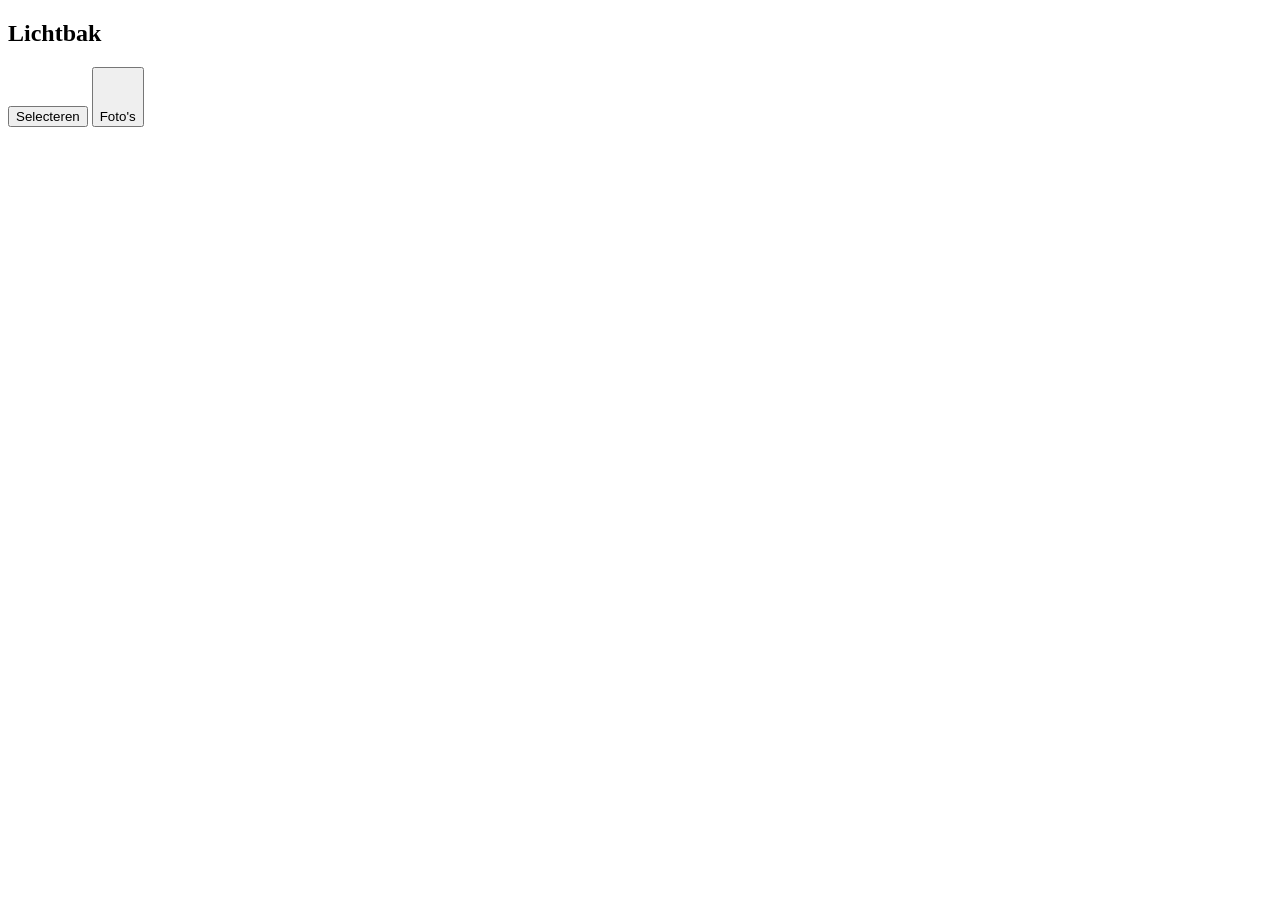
==== index.html @ 3ad942a7 "Add files via upload" ====
<!doctype html>
<html lang="nl">
<head>
<meta charset="utf-8">
<meta name="viewport" content="width=device-width, initial-scale=1, viewport-fit=cover">
<meta name="theme-color" content="#141518">
<meta name="description" content="Lichtbak: foto's bewerken op je telefoon en pc, ook offline. Je foto's blijven op je eigen apparaat.">
<title>Lichtbak</title>
<link rel="manifest" href="manifest.webmanifest">
<link rel="icon" type="image/png" href="icons/icon-192.png">
<link rel="apple-touch-icon" href="icons/apple-touch-icon.png">
<link rel="preconnect" href="https://fonts.googleapis.com">
<link rel="preconnect" href="https://fonts.gstatic.com" crossorigin>
<link rel="stylesheet" href="https://fonts.googleapis.com/css2?family=Inter:wght@600&family=Playfair+Display:wght@700&family=Caveat:wght@700&family=Bebas+Neue&family=Courier+Prime:wght@700&display=swap">
<link rel="stylesheet" href="css/app.css">
<script type="module" src="js/app.js"></script>
</head>
<body>

<section id="library" class="view">
  <header class="top">
    <div class="brand"><span class="mark" aria-hidden="true"></span><h1>Lichtbak</h1></div>
    <div class="actions">
      <button id="installBtn" class="btn" hidden>Installeren</button>
      <button id="selectBtn" class="btn">Selecteren</button>
      <button id="importBtn" class="btn primary"><svg viewBox="0 0 24 24"><path d="M12 5v14M5 12h14"/></svg><span>Foto's</span></button>
    </div>
  </header>
  <div class="lib-scroll" id="libScroll">
    <div class="lib-meta" id="libMeta"></div>
    <div class="grid" id="grid"></div>
    <div class="empty" id="empty" hidden>
      <div class="empty-art" aria-hidden="true"><span></span><span></span><span></span></div>
      <h2>Je bibliotheek is nog leeg</h2>
      <p>Voeg foto's toe vanaf je telefoon of pc. Ze worden alleen op dit apparaat bewaard. Je bewerkingen ook, dus je kunt later altijd verder.</p>
      <div class="row center">
        <button class="btn primary" id="emptyImport">Foto's toevoegen</button>
        <button class="btn" id="sampleBtn">Probeer de voorbeeldfoto</button>
      </div>
    </div>
  </div>
  <div class="selbar" id="selbar" hidden>
    <div class="selinfo"><span id="selCount">0 geselecteerd</span><button class="link" id="selAll">Alles</button></div>
    <div class="selactions">
      <button class="btn" id="selPreset">Preset</button>
      <button class="btn" id="selPaste">Plakken</button>
      <button class="btn" id="selExport">Exporteren</button>
      <button class="btn danger" id="selDelete">Verwijderen</button>
      <button class="btn primary" id="selDone">Klaar</button>
    </div>
  </div>
  <div class="dropzone" id="dropzone" hidden>Laat los om toe te voegen</div>
</section>

<section id="editor" class="view" hidden>
  <header class="top ed-top">
    <button class="btn icon ghost" id="backBtn" aria-label="Terug naar bibliotheek"><svg viewBox="0 0 24 24"><path d="M15 5l-7 7 7 7"/></svg></button>
    <div class="ed-title"><span id="edName"></span><span id="edPos" class="muted"></span></div>
    <div class="actions">
      <button class="btn icon ghost wide-only" id="prevBtn" aria-label="Vorige foto"><svg viewBox="0 0 24 24"><path d="M14 7l-5 5 5 5"/></svg></button>
      <button class="btn icon ghost wide-only" id="nextBtn" aria-label="Volgende foto"><svg viewBox="0 0 24 24"><path d="M10 7l5 5-5 5"/></svg></button>
      <button class="btn icon ghost" id="undoBtn" aria-label="Ongedaan maken"><svg viewBox="0 0 24 24"><path d="M9 14 4 9l5-5"/><path d="M4 9h11a5 5 0 0 1 0 10h-3"/></svg></button>
      <button class="btn icon ghost" id="redoBtn" aria-label="Opnieuw"><svg viewBox="0 0 24 24"><path d="m15 14 5-5-5-5"/><path d="M20 9H9a5 5 0 0 0 0 10h3"/></svg></button>
      <button class="btn icon ghost" id="compareBtn" aria-label="Ingedrukt houden voor origineel" title="Ingedrukt houden voor het origineel (toets \)"><svg viewBox="0 0 24 24"><rect x="3" y="4" width="18" height="16" rx="2"/><path d="M12 4v16"/></svg></button>
      <button class="btn icon ghost" id="moreBtn" aria-label="Meer opties"><svg viewBox="0 0 24 24"><circle cx="5" cy="12" r="1.3"/><circle cx="12" cy="12" r="1.3"/><circle cx="19" cy="12" r="1.3"/></svg></button>
      <button class="btn primary" id="exportBtn"><svg viewBox="0 0 24 24"><path d="M12 3v12"/><path d="m7 10 5 5 5-5"/><path d="M5 21h14"/></svg><span class="wide-only">Exporteren</span></button>
    </div>
    <div class="menu" id="menu" hidden>
      <button data-act="prev">Vorige foto</button>
      <button data-act="next">Volgende foto</button>
      <hr>
      <button data-act="copy">Instellingen kopiëren…</button>
      <button data-act="paste">Instellingen plakken</button>
      <hr>
      <button data-act="reset" class="danger-text">Alle bewerkingen herstellen</button>
    </div>
  </header>
  <div class="ed-main">
    <div class="stage" id="stage">
      <div class="wrap" id="wrap">
        <canvas id="gl"></canvas>
        <canvas id="ov"></canvas>
        <svg id="svg" xmlns="http://www.w3.org/2000/svg"></svg>
        <div class="crop" id="cropBox" hidden>
          <span class="h" data-h="nw"></span><span class="h" data-h="ne"></span><span class="h" data-h="sw"></span><span class="h" data-h="se"></span>
          <span class="h" data-h="n"></span><span class="h" data-h="s"></span><span class="h" data-h="e"></span><span class="h" data-h="w"></span>
        </div>
      </div>
      <div class="badge" id="origBadge" hidden>Origineel</div>
      <div class="badge right" id="zoomBadge" hidden>100%</div>
      <div class="loading" id="loading" hidden>Laden…</div>
    </div>
    <aside class="side" id="side">
      <canvas id="histo" class="histo" width="512" height="128" aria-label="Histogram"></canvas>
      <div class="panel" id="panel"></div>
      <nav class="tools" id="tools" aria-label="Gereedschappen"></nav>
    </aside>
  </div>
</section>

<div class="dlg" id="dlg" hidden><div class="card" id="dlgCard" role="dialog" aria-modal="true"></div></div>
<div class="toast" id="toast" hidden></div>
<input type="file" id="fileIn" accept="image/*" multiple hidden>
</body>
</html>
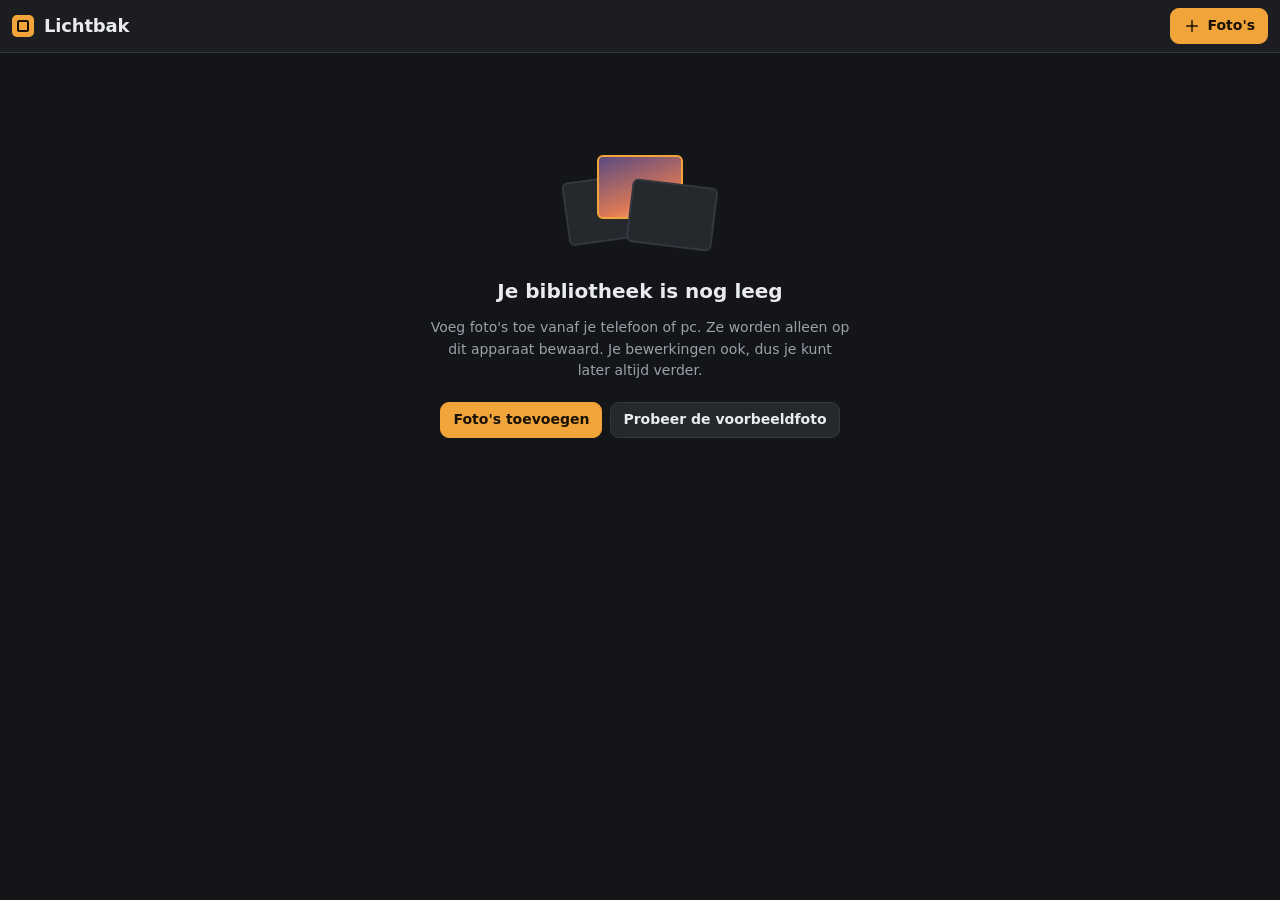
==== commit 73437e58: "Add files via upload" ====
--- a/index.html
+++ b/index.html
@@ -7,13 +7,13 @@
 <meta name="description" content="Lichtbak: foto's bewerken op je telefoon en pc, ook offline. Je foto's blijven op je eigen apparaat.">
 <title>Lichtbak</title>
 <link rel="manifest" href="manifest.webmanifest">
-<link rel="icon" type="image/png" href="icons/icon-192.png">
-<link rel="apple-touch-icon" href="icons/apple-touch-icon.png">
+<link rel="icon" type="image/png" href="icon-192.png">
+<link rel="apple-touch-icon" href="apple-touch-icon.png">
 <link rel="preconnect" href="https://fonts.googleapis.com">
 <link rel="preconnect" href="https://fonts.gstatic.com" crossorigin>
 <link rel="stylesheet" href="https://fonts.googleapis.com/css2?family=Inter:wght@600&family=Playfair+Display:wght@700&family=Caveat:wght@700&family=Bebas+Neue&family=Courier+Prime:wght@700&display=swap">
-<link rel="stylesheet" href="css/app.css">
-<script type="module" src="js/app.js"></script>
+<link rel="stylesheet" href="app.css">
+<script type="module" src="app.js"></script>
 </head>
 <body>
 
--- a/app.css
+++ b/app.css
@@ -0,0 +1,212 @@
+/* Lichtbak — donkere, neutrale werkomgeving zodat kleuren eerlijk beoordeeld worden.
+   Telefoon: foto boven, paneel en gereedschapsbalk onder. Pc: foto links, paneel rechts. */
+:root{
+  --bg:#141518; --surface:#1b1d21; --surface-2:#25282d; --surface-3:#2f3339; --line:#34383e;
+  --fg:#e9ebee; --muted:#9aa1aa; --faint:#6b727b; --accent:#f0a43a; --accent-ink:#1a1206; --accent-soft:rgba(240,164,58,.15);
+  --danger:#ff6b5e; --stage:#0d0e10;
+  --ui:system-ui, -apple-system, "Segoe UI", Roboto, sans-serif; --mono:ui-monospace, "SF Mono", "Roboto Mono", Menlo, monospace;
+  --sat:env(safe-area-inset-top,0px); --sab:env(safe-area-inset-bottom,0px); --sal:env(safe-area-inset-left,0px); --sar:env(safe-area-inset-right,0px);
+  color-scheme:dark;
+}
+*{box-sizing:border-box}
+[hidden]{display:none!important}
+html,body{margin:0;height:100%;background:var(--bg);color:var(--fg);font:14px/1.4 var(--ui);-webkit-font-smoothing:antialiased;overscroll-behavior:none}
+body{overflow:hidden;-webkit-tap-highlight-color:transparent}
+button,input,select,textarea{font:inherit;color:inherit}
+svg{fill:none;stroke:currentColor;stroke-width:2;stroke-linecap:round;stroke-linejoin:round}
+:focus-visible{outline:2px solid var(--accent);outline-offset:2px}
+.muted{color:var(--muted)}
+
+.view{position:fixed;inset:0;display:flex;flex-direction:column;min-height:0}
+.top{display:flex;align-items:center;gap:8px;padding:calc(8px + var(--sat)) max(12px,var(--sar)) 8px max(12px,var(--sal));background:var(--surface);border-bottom:1px solid var(--line);position:relative;z-index:5;min-height:52px}
+.brand{display:flex;align-items:center;gap:10px;margin-right:auto;min-width:0}
+.brand h1{font-size:18px;font-weight:650;letter-spacing:-.01em;margin:0}
+.mark{width:22px;height:22px;border-radius:5px;background:var(--accent);position:relative;flex:none}
+.mark::after{content:"";position:absolute;inset:5px;border:2px solid var(--accent-ink);border-radius:2px}
+.actions{display:flex;align-items:center;gap:4px;flex-wrap:nowrap}
+
+.btn{display:inline-flex;align-items:center;justify-content:center;gap:6px;height:36px;padding:0 12px;border-radius:9px;border:1px solid var(--line);background:var(--surface-2);cursor:pointer;font-weight:550;white-space:nowrap;user-select:none;-webkit-user-select:none;touch-action:manipulation}
+.btn:hover{border-color:var(--faint)}
+.btn:disabled{opacity:.35;cursor:default}
+.btn svg{width:18px;height:18px;flex:none}
+.btn.icon{width:38px;padding:0}
+.btn.ghost{background:none;border-color:transparent}
+.btn.ghost:hover{background:var(--surface-2)}
+.btn.primary{background:var(--accent);border-color:var(--accent);color:var(--accent-ink);font-weight:650}
+.btn.danger{color:var(--danger)}
+.btn.on{background:var(--accent-soft);border-color:var(--accent);color:var(--accent)}
+.btn.small{height:30px;padding:0 10px;font-size:13px;border-radius:8px}
+.link{background:none;border:0;padding:0;color:var(--accent);font-weight:600;cursor:pointer}
+.row{display:flex;flex-wrap:wrap;gap:8px;align-items:center}
+.row.center{justify-content:center}
+
+/* ---------- bibliotheek ---------- */
+.lib-scroll{flex:1;overflow-y:auto;padding:12px max(12px,var(--sar)) calc(96px + var(--sab)) max(12px,var(--sal))}
+.lib-meta{color:var(--muted);font-size:12.5px;margin:2px 2px 10px;font-variant-numeric:tabular-nums}
+.grid{display:grid;grid-template-columns:repeat(auto-fill,minmax(108px,1fr));gap:4px}
+@media (min-width:700px){.grid{grid-template-columns:repeat(auto-fill,minmax(170px,1fr));gap:8px}}
+.tile{position:relative;aspect-ratio:1;border:0;padding:0;background:var(--surface-2);cursor:pointer;overflow:hidden;border-radius:4px;display:block;width:100%}
+.tile img{width:100%;height:100%;object-fit:cover;display:block;pointer-events:none}
+.tile .dot{position:absolute;right:6px;bottom:6px;width:18px;height:18px;border-radius:50%;background:rgba(0,0,0,.55);display:grid;place-items:center}
+.tile .dot::after{content:"";width:8px;height:8px;border-radius:50%;background:var(--accent)}
+.tile .check{position:absolute;left:6px;top:6px;width:22px;height:22px;border-radius:50%;border:2px solid #fff;background:rgba(0,0,0,.3);display:none}
+.selecting .tile .check{display:block}
+.tile[aria-pressed=true] .check{background:var(--accent);border-color:var(--accent)}
+.tile[aria-pressed=true] .check::after{content:"";position:absolute;left:6px;top:2px;width:5px;height:10px;border:solid var(--accent-ink);border-width:0 2px 2px 0;transform:rotate(45deg)}
+.tile[aria-pressed=true] img{opacity:.7}
+.empty{max-width:420px;margin:8vh auto 0;text-align:center;display:flex;flex-direction:column;gap:12px;align-items:center}
+.empty h2{margin:8px 0 0;font-size:20px;font-weight:650}
+.empty p{margin:0 0 8px;color:var(--muted);line-height:1.55}
+.empty-art{position:relative;width:150px;height:110px}
+.empty-art span{position:absolute;width:86px;height:64px;border-radius:6px;border:2px solid var(--line);background:var(--surface-2)}
+.empty-art span:nth-child(1){left:0;top:30px;transform:rotate(-8deg)}
+.empty-art span:nth-child(2){left:32px;top:8px;border-color:var(--accent);background:linear-gradient(160deg,#5b4a82,#e07a54 70%,#ffd08a)}
+.empty-art span:nth-child(3){left:64px;top:36px;transform:rotate(7deg)}
+.selbar{position:absolute;left:0;right:0;bottom:0;background:var(--surface);border-top:1px solid var(--line);padding:10px max(12px,var(--sar)) calc(10px + var(--sab)) max(12px,var(--sal));display:flex;flex-direction:column;gap:8px;z-index:6}
+.selinfo{display:flex;justify-content:space-between;align-items:center;font-weight:600}
+.selactions{display:flex;gap:6px;overflow-x:auto;scrollbar-width:none}
+.selactions .btn{flex:none}
+@media (min-width:700px){.selbar{flex-direction:row;align-items:center;justify-content:space-between}.selinfo{gap:16px}}
+.dropzone{position:absolute;inset:12px;border:2px dashed var(--accent);border-radius:14px;background:rgba(0,0,0,.6);display:grid;place-items:center;font-size:18px;font-weight:600;z-index:20;pointer-events:none}
+
+/* ---------- editor ---------- */
+.ed-top{gap:4px}
+.ed-title{display:flex;flex-direction:column;min-width:0;margin-right:auto;line-height:1.2}
+.ed-title span:first-child{font-weight:600;white-space:nowrap;overflow:hidden;text-overflow:ellipsis}
+.ed-title span:last-child{font-size:12px;font-variant-numeric:tabular-nums}
+.wide-only{display:none!important}
+.menu{position:absolute;right:max(12px,var(--sar));top:calc(100% + 4px);background:var(--surface-2);border:1px solid var(--line);border-radius:12px;padding:6px;display:flex;flex-direction:column;min-width:230px;box-shadow:0 16px 40px rgba(0,0,0,.5);z-index:30}
+.menu button{background:none;border:0;text-align:left;padding:10px 12px;border-radius:8px;cursor:pointer}
+.menu button:hover{background:var(--surface-3)}
+.menu button:disabled{opacity:.4}
+.menu hr{border:0;border-top:1px solid var(--line);margin:4px 0}
+.danger-text{color:var(--danger)}
+
+.ed-main{flex:1;display:flex;flex-direction:column;min-height:0}
+.stage{position:relative;flex:1;min-height:0;background:var(--stage);overflow:hidden;touch-action:none}
+.wrap{position:absolute;left:0;top:0;transform-origin:0 0;box-shadow:0 6px 30px rgba(0,0,0,.5)}
+.wrap canvas{position:absolute;inset:0;width:100%;height:100%;display:block}
+#svg{position:absolute;inset:0;width:100%;height:100%;overflow:visible;pointer-events:none}
+#svg .hd{pointer-events:all;cursor:grab;fill:#fff;stroke:rgba(0,0,0,.55);stroke-width:1.5}
+#svg .hd.main{fill:var(--accent)}
+#svg .ln{stroke:#fff;stroke-width:1.5;opacity:.9}
+#svg .ln.dash{stroke-dasharray:6 5}
+#svg .shadow{stroke:rgba(0,0,0,.45);stroke-width:3.5}
+.badge{position:absolute;top:10px;left:10px;background:rgba(0,0,0,.6);color:#fff;font-size:11px;font-weight:700;padding:4px 9px;border-radius:999px;letter-spacing:.06em;text-transform:uppercase;pointer-events:none}
+.badge.right{left:auto;right:10px;font-family:var(--mono);letter-spacing:0}
+.loading{position:absolute;inset:0;display:grid;place-items:center;color:var(--muted);pointer-events:none}
+
+.crop{position:absolute;box-shadow:0 0 0 9999px rgba(0,0,0,.6);border:1px solid rgba(255,255,255,.95);cursor:move;touch-action:none;
+  background-image:linear-gradient(rgba(255,255,255,.35),rgba(255,255,255,.35)),linear-gradient(rgba(255,255,255,.35),rgba(255,255,255,.35)),linear-gradient(90deg,rgba(255,255,255,.35),rgba(255,255,255,.35)),linear-gradient(90deg,rgba(255,255,255,.35),rgba(255,255,255,.35));
+  background-size:100% 1px,100% 1px,1px 100%,1px 100%;background-position:0 33.33%,0 66.66%,33.33% 0,66.66% 0;background-repeat:no-repeat}
+.h{position:absolute;width:28px;height:28px;touch-action:none}
+.h::after{content:"";position:absolute;inset:9px;background:#fff;border-radius:2px;box-shadow:0 0 0 1px rgba(0,0,0,.4)}
+.h[data-h=nw]{left:-14px;top:-14px;cursor:nwse-resize}.h[data-h=ne]{right:-14px;top:-14px;cursor:nesw-resize}
+.h[data-h=sw]{left:-14px;bottom:-14px;cursor:nesw-resize}.h[data-h=se]{right:-14px;bottom:-14px;cursor:nwse-resize}
+.h[data-h=n]{left:calc(50% - 14px);top:-14px;cursor:ns-resize}.h[data-h=s]{left:calc(50% - 14px);bottom:-14px;cursor:ns-resize}
+.h[data-h=w]{top:calc(50% - 14px);left:-14px;cursor:ew-resize}.h[data-h=e]{top:calc(50% - 14px);right:-14px;cursor:ew-resize}
+.h[data-h=n]::after,.h[data-h=s]::after{inset:11px 6px}.h[data-h=w]::after,.h[data-h=e]::after{inset:6px 11px}
+.crop.locked .h[data-h=n],.crop.locked .h[data-h=s],.crop.locked .h[data-h=e],.crop.locked .h[data-h=w]{display:none}
+
+.side{display:flex;flex-direction:column;background:var(--surface);border-top:1px solid var(--line);min-height:0}
+.histo{display:none;width:calc(100% - 32px);height:64px;margin:12px 16px 0;border-radius:6px;background:var(--surface-2)}
+.side[data-tool=licht] .histo,.side[data-tool=curve] .histo{display:block}
+.panel{overflow-y:auto;max-height:38vh;max-height:38dvh;padding:14px max(16px,var(--sar)) 14px max(16px,var(--sal));display:flex;flex-direction:column;gap:18px}
+.side.collapsed .panel,.side.collapsed .histo{display:none}
+.tools{display:flex;overflow-x:auto;scrollbar-width:none;border-top:1px solid var(--line);padding:4px max(6px,var(--sar)) calc(4px + var(--sab)) max(6px,var(--sal));gap:2px}
+.tools::-webkit-scrollbar{display:none}
+.tool{flex:none;display:flex;flex-direction:column;align-items:center;gap:3px;min-width:58px;padding:7px 4px 6px;border:0;background:none;border-radius:10px;color:var(--muted);cursor:pointer;font-size:11.5px;font-weight:550}
+.tool svg{width:22px;height:22px}
+.tool[aria-selected=true]{color:var(--accent)}
+
+@media (min-width:900px){
+  .wide-only{display:inline-flex!important}
+  .ed-main{flex-direction:row}
+  .side{width:360px;flex:none;border-top:0;border-left:1px solid var(--line)}
+  .tools{order:-1;display:grid;grid-template-columns:repeat(5,1fr);border-top:0;border-bottom:1px solid var(--line);padding:8px}
+  .tool{min-width:0}
+  .histo{display:block!important;height:96px}
+  .panel{flex:1;max-height:none}
+  .side.collapsed .panel{display:flex}
+}
+
+/* ---------- panelen ---------- */
+.group{display:flex;flex-direction:column;gap:12px}
+.glabel{font-size:11px;font-weight:700;text-transform:uppercase;letter-spacing:.09em;color:var(--muted);display:flex;justify-content:space-between;align-items:center}
+.glabel .link{font-size:12px;letter-spacing:0;text-transform:none}
+.sl{display:grid;grid-template-columns:1fr auto;gap:0 8px;align-items:center}
+.sl label{font-weight:500}
+.sl output{font-family:var(--mono);font-size:12px;color:var(--muted);font-variant-numeric:tabular-nums;min-width:4ch;text-align:right}
+.sl output.set{color:var(--accent)}
+.sl input{grid-column:1/-1}
+input[type=range]{-webkit-appearance:none;appearance:none;width:100%;height:28px;background:transparent;margin:0;cursor:pointer;touch-action:pan-y;--a:50%;--b:50%;--track:linear-gradient(90deg,var(--line) var(--a),var(--accent) var(--a),var(--accent) var(--b),var(--line) var(--b))}
+input[type=range]::-webkit-slider-runnable-track{height:4px;border-radius:2px;background:var(--track)}
+input[type=range]::-moz-range-track{height:4px;border-radius:2px;background:var(--track)}
+input[type=range]::-webkit-slider-thumb{-webkit-appearance:none;width:20px;height:20px;border-radius:50%;background:var(--fg);border:4px solid var(--surface);margin-top:-8px;box-shadow:0 0 0 1px var(--line)}
+input[type=range]::-moz-range-thumb{width:12px;height:12px;border-radius:50%;background:var(--fg);border:4px solid var(--surface);box-shadow:0 0 0 1px var(--line)}
+input[type=range].spec::-webkit-slider-runnable-track{height:6px;border-radius:3px}
+input[type=range].spec::-webkit-slider-thumb{margin-top:-7px}
+input[type=range].spec::-moz-range-track{height:6px}
+.hint{color:var(--muted);font-size:12.5px;line-height:1.5;margin:0}
+.chips{display:flex;flex-wrap:wrap;gap:6px}
+.chip{height:32px;padding:0 12px;border-radius:999px;border:1px solid var(--line);background:var(--surface-2);cursor:pointer;font-size:13px;font-weight:550;font-variant-numeric:tabular-nums}
+.chip[aria-pressed=true]{background:var(--accent);border-color:var(--accent);color:var(--accent-ink)}
+.colors{display:flex;gap:8px;flex-wrap:wrap}
+.cdot{width:30px;height:30px;border-radius:50%;border:2px solid transparent;cursor:pointer;padding:0;position:relative}
+.cdot[aria-pressed=true]{box-shadow:0 0 0 2px var(--surface),0 0 0 4px var(--fg)}
+.cdot.changed::after{content:"";position:absolute;right:-3px;top:-3px;width:9px;height:9px;border-radius:50%;background:var(--accent);border:2px solid var(--surface)}
+.curvebox{position:relative;width:100%;aspect-ratio:1;max-width:340px;align-self:center;touch-action:none}
+.curvebox canvas{width:100%;height:100%;display:block;border-radius:8px;background:var(--surface-2)}
+.toggle{display:flex;align-items:center;gap:10px;cursor:pointer;font-weight:500;min-height:30px}
+.toggle input{accent-color:var(--accent);width:18px;height:18px;margin:0}
+
+.presets{display:grid;grid-template-columns:repeat(3,1fr);gap:10px}
+@media (min-width:900px){.presets{grid-template-columns:repeat(3,1fr)}}
+.pz{position:relative;border:0;background:none;padding:0;cursor:pointer;display:flex;flex-direction:column;gap:5px;color:var(--muted);font-size:12px;font-weight:550;text-align:left}
+.pz canvas{width:100%;aspect-ratio:1;border-radius:8px;display:block;background:var(--surface-2)}
+.pz:hover{color:var(--fg)}
+.pz .del{position:absolute;top:4px;right:4px;width:24px;height:24px;border-radius:50%;background:rgba(0,0,0,.65);color:#fff;border:0;display:grid;place-items:center;cursor:pointer;font-size:15px;line-height:1}
+
+.masklist{display:flex;flex-direction:column;gap:6px}
+.mitem{display:flex;align-items:center;gap:10px;padding:8px 10px;border-radius:10px;border:1px solid var(--line);background:var(--surface-2);cursor:pointer;text-align:left}
+.mitem[aria-pressed=true]{border-color:var(--accent);background:var(--accent-soft)}
+.mitem .ic{width:28px;height:28px;border-radius:6px;background:var(--surface-3);display:grid;place-items:center;flex:none}
+.mitem .ic svg{width:16px;height:16px}
+.mitem .nm{flex:1;min-width:0;font-weight:550;white-space:nowrap;overflow:hidden;text-overflow:ellipsis}
+.mitem .off{opacity:.45}
+.addrow{display:grid;grid-template-columns:repeat(3,1fr);gap:6px}
+.addrow .btn{height:auto;padding:10px 4px;flex-direction:column;gap:4px;font-size:12px}
+
+textarea,.field input[type=text],.field select{width:100%;border:1px solid var(--line);border-radius:9px;background:var(--bg);padding:9px 10px}
+textarea{min-height:64px;resize:vertical;line-height:1.4}
+.field select,.field input[type=text]{height:40px;padding:0 10px}
+.field{display:flex;flex-direction:column;gap:6px}
+.field>label{font-weight:550}
+.fonts{display:grid;grid-template-columns:1fr 1fr;gap:6px}
+.fontbtn{height:42px;border:1px solid var(--line);border-radius:9px;background:var(--surface-2);cursor:pointer;font-size:17px}
+.fontbtn[aria-pressed=true]{border-color:var(--accent);background:var(--accent-soft);color:var(--accent)}
+.swatches{display:flex;flex-wrap:wrap;gap:8px;align-items:center}
+.sw{width:30px;height:30px;border-radius:50%;border:1px solid var(--line);cursor:pointer;padding:0}
+.sw[aria-pressed=true]{box-shadow:0 0 0 2px var(--surface),0 0 0 4px var(--accent)}
+input[type=color]{width:38px;height:32px;border:1px solid var(--line);border-radius:8px;background:var(--surface-2);padding:2px;cursor:pointer}
+.anchors{display:grid;grid-template-columns:repeat(3,38px);gap:4px}
+.anc{width:38px;height:28px;border:1px solid var(--line);border-radius:6px;background:var(--surface-2);cursor:pointer;position:relative}
+.anc::after{content:"";position:absolute;width:6px;height:6px;border-radius:50%;background:var(--muted);left:calc(50% - 3px);top:calc(50% - 3px)}
+.anc[aria-pressed=true]{border-color:var(--accent);background:var(--accent-soft)}
+.anc[aria-pressed=true]::after{background:var(--accent)}
+.info{font-family:var(--mono);font-size:12px;color:var(--muted)}
+
+/* ---------- dialoog & melding ---------- */
+.dlg{position:fixed;inset:0;background:rgba(0,0,0,.6);display:flex;align-items:flex-end;justify-content:center;z-index:50;padding:0}
+.card{background:var(--surface);border:1px solid var(--line);border-radius:16px 16px 0 0;width:100%;max-width:460px;max-height:88dvh;overflow:auto;padding:20px max(20px,var(--sar)) calc(20px + var(--sab)) max(20px,var(--sal));display:flex;flex-direction:column;gap:16px;box-shadow:0 -10px 40px rgba(0,0,0,.4)}
+@media (min-width:700px){.dlg{align-items:center;padding:16px}.card{border-radius:16px;padding:22px}}
+.card h2{font-size:18px;margin:0;font-weight:650}
+.dactions{display:flex;justify-content:flex-end;gap:8px;flex-wrap:wrap}
+.checks{display:grid;grid-template-columns:1fr 1fr;gap:4px 12px}
+.plist{display:flex;flex-direction:column;gap:6px;max-height:50dvh;overflow:auto}
+.plist button{text-align:left;padding:11px 12px;border-radius:9px;border:1px solid var(--line);background:var(--surface-2);cursor:pointer;font-weight:550}
+.plist button:hover{border-color:var(--accent)}
+.progress{height:6px;border-radius:3px;background:var(--surface-3);overflow:hidden}
+.progress span{display:block;height:100%;width:0;background:var(--accent);transition:width .2s}
+.toast{position:fixed;left:50%;bottom:calc(84px + var(--sab));transform:translateX(-50%);background:var(--fg);color:var(--bg);padding:10px 16px;border-radius:10px;font-weight:550;z-index:60;max-width:calc(100% - 32px);text-align:center;box-shadow:0 10px 30px rgba(0,0,0,.4)}
+@media (prefers-reduced-motion:reduce){*{transition:none!important}}
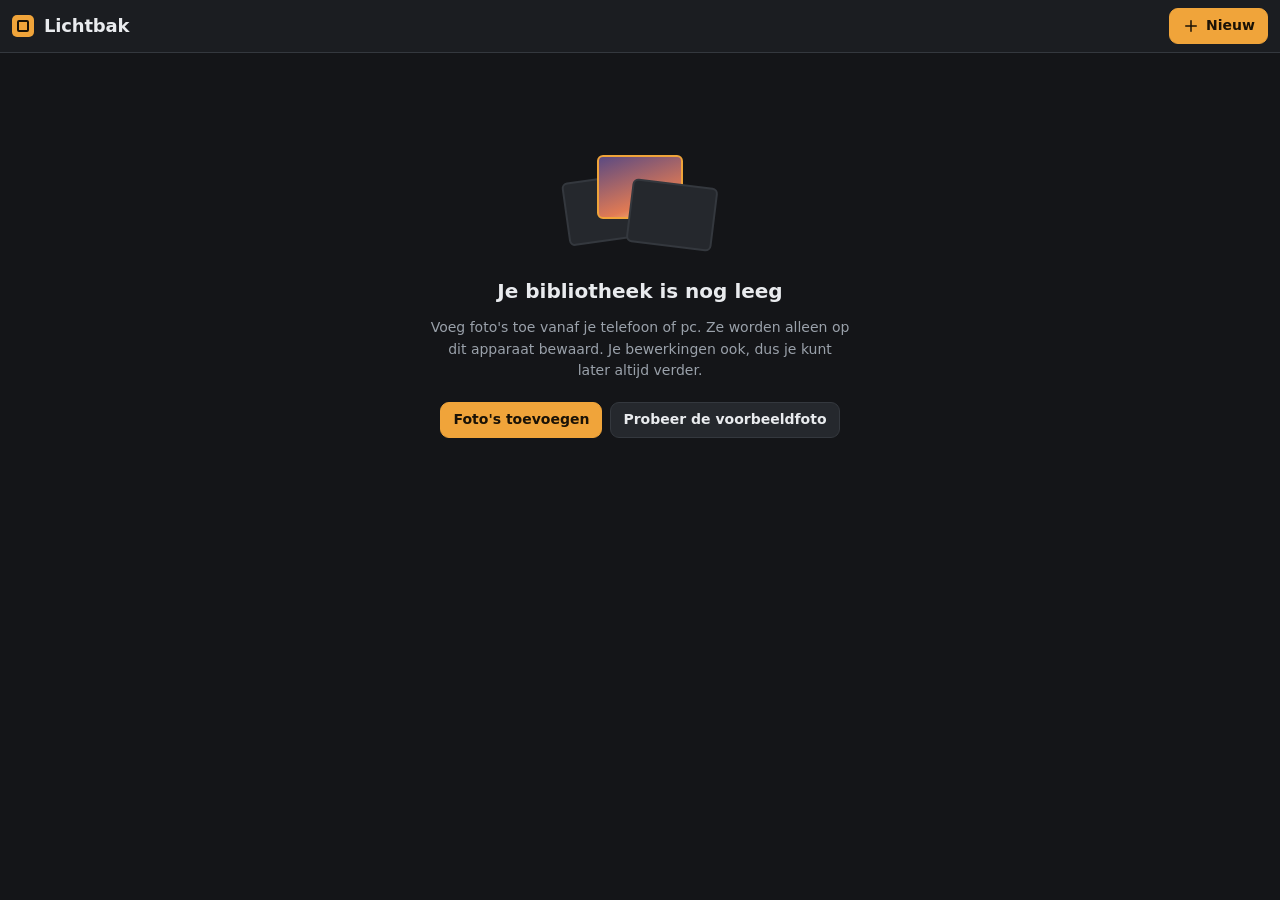
==== commit 549ff8f2: "Add files via upload" ====
--- a/index.html
+++ b/index.html
@@ -23,7 +23,12 @@
     <div class="actions">
       <button id="installBtn" class="btn" hidden>Installeren</button>
       <button id="selectBtn" class="btn">Selecteren</button>
-      <button id="importBtn" class="btn primary"><svg viewBox="0 0 24 24"><path d="M12 5v14M5 12h14"/></svg><span>Foto's</span></button>
+      <button id="importBtn" class="btn primary"><svg viewBox="0 0 24 24"><path d="M12 5v14M5 12h14"/></svg><span>Nieuw</span></button>
+    </div>
+    <div class="menu" id="addMenu" hidden>
+      <button data-add="photos">Foto's toevoegen</button>
+      <button data-add="blank">Nieuw leeg document (lagen)</button>
+      <button data-add="sample">Voorbeeldfoto toevoegen</button>
     </div>
   </header>
   <div class="lib-scroll" id="libScroll">
@@ -72,6 +77,8 @@
       <button data-act="copy">Instellingen kopiëren…</button>
       <button data-act="paste">Instellingen plakken</button>
       <hr>
+      <button data-act="layers">Openen in Bewerken (lagen)</button>
+      <hr>
       <button data-act="reset" class="danger-text">Alle bewerkingen herstellen</button>
     </div>
   </header>
@@ -98,6 +105,27 @@
   </div>
 </section>
 
+<section id="bewerk" class="view" hidden>
+  <header class="top ed-top">
+    <button class="btn icon ghost" id="bwBack" aria-label="Terug naar bibliotheek"><svg viewBox="0 0 24 24"><path d="M15 5l-7 7 7 7"/></svg></button>
+    <div class="ed-title"><span id="bwName"></span><span id="bwSize" class="muted"></span></div>
+    <div class="actions">
+      <button class="btn icon ghost" id="bwUndo" aria-label="Ongedaan maken"><svg viewBox="0 0 24 24"><path d="M9 14 4 9l5-5"/><path d="M4 9h11a5 5 0 0 1 0 10h-3"/></svg></button>
+      <button class="btn icon ghost" id="bwRedo" aria-label="Opnieuw"><svg viewBox="0 0 24 24"><path d="m15 14 5-5-5-5"/><path d="M20 9H9a5 5 0 0 0 0 10h3"/></svg></button>
+      <button class="btn ghost small zoombtn" id="bwZoom" title="Tik: 100% of passend">100%</button>
+      <button class="btn icon ghost wide-only" id="bwFit" aria-label="Passend in beeld"><svg viewBox="0 0 24 24"><path d="M4 9V4h5M20 9V4h-5M4 15v5h5M20 15v5h-5"/></svg></button>
+      <button class="btn icon ghost" id="bwMore" aria-label="Documentopties"><svg viewBox="0 0 24 24"><circle cx="5" cy="12" r="1.3"/><circle cx="12" cy="12" r="1.3"/><circle cx="19" cy="12" r="1.3"/></svg></button>
+      <button class="btn primary" id="bwExport"><svg viewBox="0 0 24 24"><path d="M12 3v12"/><path d="m7 10 5 5 5-5"/><path d="M5 21h14"/></svg><span class="wide-only">Exporteren</span></button>
+    </div>
+  </header>
+  <div class="bw-main">
+    <nav class="bw-tools" id="bwTools" aria-label="Gereedschappen"></nav>
+    <div class="bw-stage" id="bwStage" data-tool="brush"><canvas id="bwView"></canvas></div>
+    <aside class="side bw-side" id="bwSide"></aside>
+  </div>
+  <input type="color" id="bwColorIn" class="sr" tabindex="-1" aria-hidden="true">
+</section>
+
 <div class="dlg" id="dlg" hidden><div class="card" id="dlgCard" role="dialog" aria-modal="true"></div></div>
 <div class="toast" id="toast" hidden></div>
 <input type="file" id="fileIn" accept="image/*" multiple hidden>
--- a/app.css
+++ b/app.css
@@ -210,3 +210,58 @@
 .progress span{display:block;height:100%;width:0;background:var(--accent);transition:width .2s}
 .toast{position:fixed;left:50%;bottom:calc(84px + var(--sab));transform:translateX(-50%);background:var(--fg);color:var(--bg);padding:10px 16px;border-radius:10px;font-weight:550;z-index:60;max-width:calc(100% - 32px);text-align:center;box-shadow:0 10px 30px rgba(0,0,0,.4)}
 @media (prefers-reduced-motion:reduce){*{transition:none!important}}
+
+/* ---------- Bewerken (lagen) ---------- */
+.sr{position:absolute;width:1px;height:1px;opacity:0;pointer-events:none;left:0;bottom:0}
+.tile .kind{position:absolute;left:6px;bottom:6px;background:rgba(0,0,0,.65);color:#fff;font-size:10.5px;font-weight:700;padding:3px 7px;border-radius:999px;letter-spacing:.04em;display:flex;align-items:center;gap:4px}
+.tile .kind svg{width:12px;height:12px}
+.zoombtn{font-family:var(--mono);font-size:12px;min-width:56px}
+.bw-main{flex:1;display:flex;flex-direction:column;min-height:0}
+.bw-stage{position:relative;flex:1;min-height:0;background:var(--stage);overflow:hidden;touch-action:none;cursor:crosshair}
+.bw-stage canvas{position:absolute;inset:0;width:100%;height:100%;display:block}
+.bw-stage[data-tool=hand]{cursor:grab}.bw-stage[data-tool=move]{cursor:move}.bw-stage[data-tool=text]{cursor:text}
+.bw-stage[data-tool=brush],.bw-stage[data-tool=eraser],.bw-stage[data-tool=clone],.bw-stage[data-tool=heal]{cursor:none}
+.bw-side{order:2}
+.bw-tools{order:3;display:flex;overflow-x:auto;scrollbar-width:none;border-top:1px solid var(--line);background:var(--surface);padding:4px max(6px,var(--sar)) calc(4px + var(--sab)) max(6px,var(--sal));gap:2px;align-items:center}
+.bw-tools::-webkit-scrollbar{display:none}
+.bw-colors{position:relative;flex:none;width:58px;height:46px}
+.bw-colors button{position:absolute;width:26px;height:26px;border-radius:6px;border:2px solid var(--surface);box-shadow:0 0 0 1px var(--line);cursor:pointer;padding:0}
+#bwFg{left:10px;top:4px;z-index:1}#bwBg{left:22px;top:16px}
+.bw-segs{display:flex;gap:4px;padding:10px max(16px,var(--sar)) 0 max(16px,var(--sal))}
+.bw-seg{flex:1;height:34px;border:0;background:var(--surface-2);border-radius:8px;font-weight:600;color:var(--muted);cursor:pointer}
+.bw-seg[aria-pressed=true]{background:var(--accent-soft);color:var(--accent)}
+.bw-pane{display:flex;flex-direction:column;gap:16px}
+.bw-side[data-seg=opties] .bw-adj,.bw-side[data-seg=opties] .bw-lbox,
+.bw-side[data-seg=lagen] .bw-opts,.bw-side[data-seg=lagen] .bw-adj,
+.bw-side[data-seg=aanpassen] .bw-opts,.bw-side[data-seg=aanpassen] .bw-lbox{display:none}
+.bw-lactions{display:flex;flex-wrap:wrap;gap:4px}
+.btn.icon.small{width:36px;height:34px;padding:0}
+.bw-layers{display:flex;flex-direction:column;gap:3px}
+.bw-layer{display:flex;align-items:center;gap:8px;padding:5px 8px 5px 2px;border-radius:10px;border:1px solid transparent;cursor:pointer;user-select:none}
+.bw-layer[aria-pressed=true]{background:var(--surface-2);border-color:var(--line)}
+.bw-eye{background:none;border:0;color:var(--muted);width:32px;height:32px;display:grid;place-items:center;cursor:pointer;flex:none}
+.bw-eye svg{width:18px;height:18px}
+.bw-th{width:44px;height:44px;border-radius:6px;border:2px solid transparent;flex:none;cursor:pointer}
+.bw-th.on{border-color:var(--accent)}
+.bw-ln{flex:1;min-width:0;white-space:nowrap;overflow:hidden;text-overflow:ellipsis;font-weight:550}
+.bw-tag{font-size:11px;font-weight:700;color:var(--muted);border:1px solid var(--line);border-radius:5px;padding:1px 5px}
+.bw-lprops{display:flex;flex-direction:column;gap:12px;padding-top:6px;border-top:1px solid var(--line)}
+.bw-lprops:empty{display:none}
+.bw-grid2{display:grid;grid-template-columns:1fr 1fr;gap:6px}
+.bw-swatch{width:32px;height:32px;border-radius:8px;border:1px solid var(--line);cursor:pointer;padding:0;flex:none}
+.bw-pick{display:grid;grid-template-columns:repeat(4,1fr);gap:4px;max-height:42dvh;overflow:auto}
+.bw-pick button{aspect-ratio:1;padding:0;border:0;border-radius:4px;overflow:hidden;cursor:pointer;background:var(--surface-2)}
+.bw-pick img{width:100%;height:100%;object-fit:cover;display:block}
+.top .menu#addMenu{top:calc(100% + 4px)}
+@media (min-width:900px){
+  .bw-main{flex-direction:row}
+  .bw-tools{order:0;flex-direction:column;width:76px;flex:none;border-top:0;border-right:1px solid var(--line);padding:8px 4px;overflow-y:auto;overflow-x:hidden}
+  .bw-tools .tool{width:100%;min-width:0;padding:6px 2px}
+  .bw-colors{width:100%;height:52px}
+  #bwFg{left:calc(50% - 20px)}#bwBg{left:calc(50% - 8px)}
+  .bw-side{width:340px;flex:none;border-top:0;border-left:1px solid var(--line)}
+  .bw-seg[data-s=lagen]{display:none}
+  .bw-side .bw-panel{flex:1;max-height:none}
+  .bw-side .bw-lbox{display:flex!important;border-top:1px solid var(--line);padding-top:14px}
+  .bw-side[data-seg=lagen] .bw-opts{display:flex}
+}
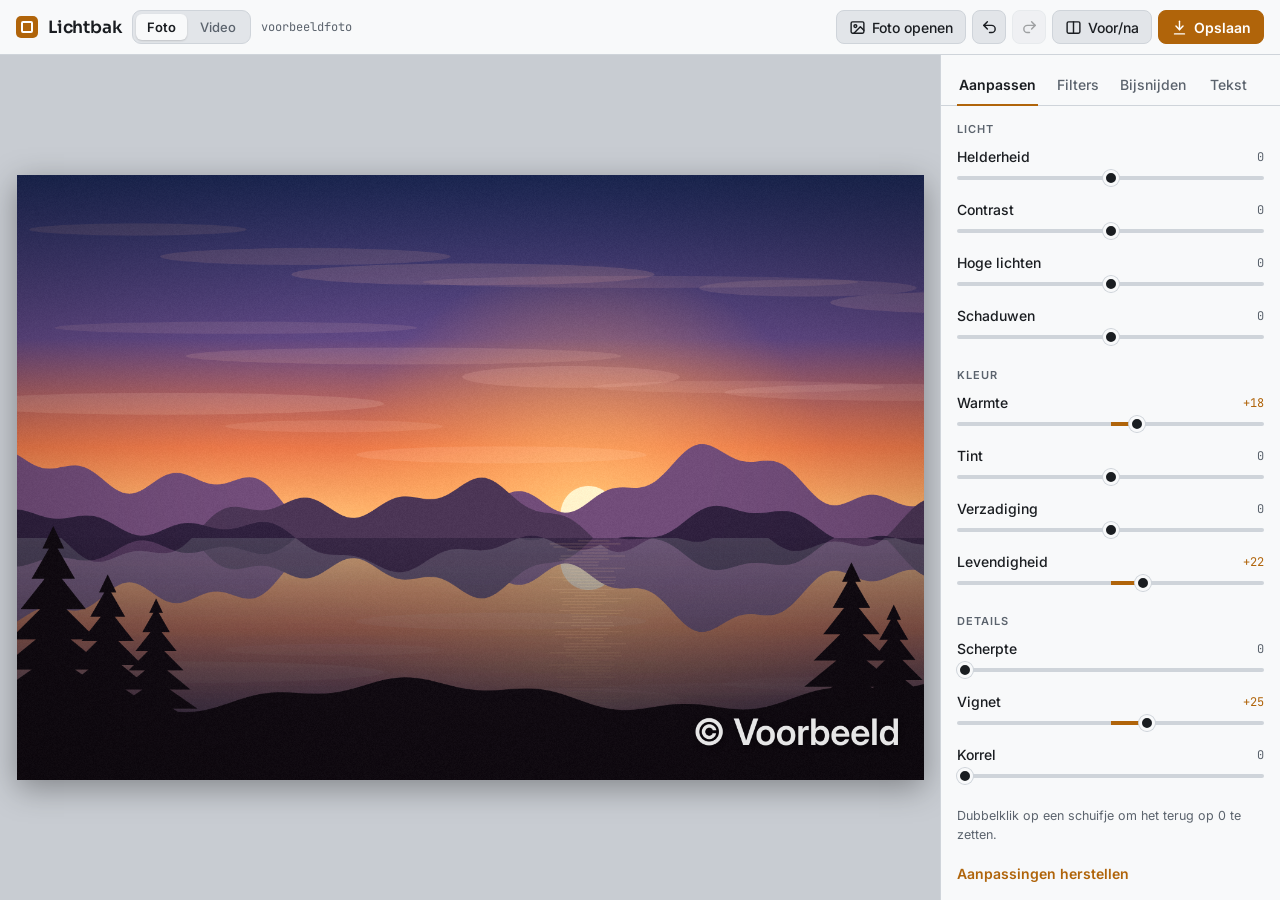
==== commit db547559: "Add files via upload" ====
--- a/index.html
+++ b/index.html
@@ -1,133 +1,2108 @@
-<!doctype html>
-<html lang="nl">
-<head>
-<meta charset="utf-8">
-<meta name="viewport" content="width=device-width, initial-scale=1, viewport-fit=cover">
-<meta name="theme-color" content="#141518">
-<meta name="description" content="Lichtbak: foto's bewerken op je telefoon en pc, ook offline. Je foto's blijven op je eigen apparaat.">
+<!DOCTYPE html><html lang="nl"><head><meta charset="utf-8"><meta name="viewport" content="width=device-width,initial-scale=1,viewport-fit=cover"><style>:root{color-scheme:light;box-sizing:border-box;padding-top:env(safe-area-inset-top,0px);padding-bottom:env(safe-area-inset-bottom,0px)}html{scroll-padding-top:env(safe-area-inset-top,0px)}body{margin:0;padding:0;font:14px -apple-system,BlinkMacSystemFont,sans-serif;background:#fff;color:#000}img{max-width:100%}[hidden]:not([hidden=until-found i]){display:none!important}</style>
 <title>Lichtbak</title>
-<link rel="manifest" href="manifest.webmanifest">
-<link rel="icon" type="image/png" href="icon-192.png">
-<link rel="apple-touch-icon" href="apple-touch-icon.png">
+<meta name="claude:viewport-fit-sides" content="cover">
 <link rel="preconnect" href="https://fonts.googleapis.com">
 <link rel="preconnect" href="https://fonts.gstatic.com" crossorigin>
-<link rel="stylesheet" href="https://fonts.googleapis.com/css2?family=Inter:wght@600&family=Playfair+Display:wght@700&family=Caveat:wght@700&family=Bebas+Neue&family=Courier+Prime:wght@700&display=swap">
-<link rel="stylesheet" href="app.css">
-<script type="module" src="app.js"></script>
-</head>
-<body>
-
-<section id="library" class="view">
-  <header class="top">
-    <div class="brand"><span class="mark" aria-hidden="true"></span><h1>Lichtbak</h1></div>
-    <div class="actions">
-      <button id="installBtn" class="btn" hidden>Installeren</button>
-      <button id="selectBtn" class="btn">Selecteren</button>
-      <button id="importBtn" class="btn primary"><svg viewBox="0 0 24 24"><path d="M12 5v14M5 12h14"/></svg><span>Nieuw</span></button>
+<link rel="stylesheet" href="https://fonts.googleapis.com/css2?family=Inter:wght@400;500;600;700&family=Sora:wght@500;600&family=JetBrains+Mono:wght@500&family=Playfair+Display:wght@700&family=Caveat:wght@700&family=Bebas+Neue&family=Courier+Prime:wght@700&display=swap">
+<style>
+/* Layout: werkbalk boven, donkere lichtbak (stage) links, bedieningspaneel rechts; op telefoon gestapeld */
+:root{
+  --bg:#eceef1; --surface:#f8f9fa; --surface-2:#e2e5e9; --line:#cfd4da; --fg:#1a1d21; --muted:#5b636d;
+  --accent:#b0640a; --accent-ink:#ffffff; --accent-soft:rgba(176,100,10,.12); --stage:#c8ccd2; --danger:#b3261e;
+  --f-display:"Sora", "Inter", system-ui, sans-serif; --f-body:"Inter", system-ui, -apple-system, "Segoe UI", sans-serif; --f-mono:"JetBrains Mono", ui-monospace, Menlo, monospace;
+}
+@media (prefers-color-scheme: dark){:root:not([data-theme="light"]){
+  --bg:#16181b; --surface:#1d2024; --surface-2:#272b30; --line:#343a41; --fg:#e8eaed; --muted:#959ca6;
+  --accent:#f0a43a; --accent-ink:#1a1206; --accent-soft:rgba(240,164,58,.14); --stage:#0e0f11; --danger:#ff8a80; color-scheme:dark}}
+:root[data-theme="dark"]{
+  --bg:#16181b; --surface:#1d2024; --surface-2:#272b30; --line:#343a41; --fg:#e8eaed; --muted:#959ca6;
+  --accent:#f0a43a; --accent-ink:#1a1206; --accent-soft:rgba(240,164,58,.14); --stage:#0e0f11; --danger:#ff8a80; color-scheme:dark}
+
+[hidden]{display:none!important}
+html,body{height:100%}
+body{background:var(--bg);color:var(--fg);font-family:var(--f-body);font-size:14px;-webkit-font-smoothing:antialiased}
+button,input,select,textarea{font:inherit;color:inherit}
+.app{height:100%;display:grid;grid-template-rows:auto minmax(0,1fr)}
+.bar{display:flex;flex-wrap:wrap;align-items:center;gap:8px 12px;padding-block:10px;padding-left:max(16px,env(safe-area-inset-left,0px));padding-right:max(16px,env(safe-area-inset-right,0px));border-bottom:1px solid var(--line);background:var(--surface)}
+.brand{display:flex;align-items:center;gap:10px;margin-right:auto;min-width:0}
+.brand h1{font-family:var(--f-display);font-weight:600;font-size:17px;margin:0;letter-spacing:-.01em}
+.mark{width:22px;height:22px;border-radius:5px;background:var(--accent);position:relative;flex:none}
+.mark::after{content:"";position:absolute;inset:5px;border:2px solid var(--accent-ink);border-radius:2px}
+.file{font-family:var(--f-mono);font-size:12px;color:var(--muted);white-space:nowrap;overflow:hidden;text-overflow:ellipsis;max-width:220px}
+.tools{display:flex;flex-wrap:wrap;gap:6px}
+.btn{display:inline-flex;align-items:center;gap:6px;height:34px;padding:0 12px;border-radius:8px;border:1px solid var(--line);background:var(--surface-2);cursor:pointer;font-weight:500;white-space:nowrap;user-select:none;-webkit-user-select:none}
+.btn:hover{border-color:var(--muted)}
+.btn:disabled{opacity:.4;cursor:default}
+.btn.icon{padding:0;width:34px;justify-content:center}
+.btn.primary{background:var(--accent);border-color:var(--accent);color:var(--accent-ink);font-weight:600}
+.btn.on{background:var(--accent-soft);border-color:var(--accent);color:var(--accent)}
+.btn svg{width:17px;height:17px;flex:none}
+:focus-visible{outline:2px solid var(--accent);outline-offset:2px}
+
+.main{display:grid;grid-template-columns:minmax(0,1fr) 340px;min-height:0}
+.stage{position:relative;min-height:0;min-width:0;background:var(--stage);display:grid;place-items:center;overflow:hidden;touch-action:none}
+.wrap{position:relative;overflow:hidden;box-shadow:0 8px 30px rgba(0,0,0,.35)}
+.wrap canvas{display:block;width:100%;height:100%}
+.badge{position:absolute;top:12px;left:12px;background:rgba(0,0,0,.6);color:#fff;font-size:12px;font-weight:600;padding:4px 9px;border-radius:999px;letter-spacing:.04em;text-transform:uppercase;pointer-events:none}
+.drop{position:absolute;inset:12px;border:2px dashed var(--accent);border-radius:12px;background:rgba(0,0,0,.45);color:#fff;display:grid;place-items:center;font-size:16px;font-weight:600;pointer-events:none}
+
+.crop{position:absolute;box-shadow:0 0 0 9999px rgba(0,0,0,.58);border:1px solid rgba(255,255,255,.9);cursor:move;touch-action:none;
+  background-image:linear-gradient(rgba(255,255,255,.35),rgba(255,255,255,.35)),linear-gradient(rgba(255,255,255,.35),rgba(255,255,255,.35)),linear-gradient(90deg,rgba(255,255,255,.35),rgba(255,255,255,.35)),linear-gradient(90deg,rgba(255,255,255,.35),rgba(255,255,255,.35));
+  background-size:100% 1px,100% 1px,1px 100%,1px 100%;background-position:0 33.33%,0 66.66%,33.33% 0,66.66% 0;background-repeat:no-repeat}
+.h{position:absolute;width:22px;height:22px;touch-action:none}
+.h::after{content:"";position:absolute;inset:6px;background:#fff;border-radius:2px;box-shadow:0 0 0 1px rgba(0,0,0,.4)}
+.h[data-h=nw]{left:-11px;top:-11px;cursor:nwse-resize}.h[data-h=ne]{right:-11px;top:-11px;cursor:nesw-resize}
+.h[data-h=sw]{left:-11px;bottom:-11px;cursor:nesw-resize}.h[data-h=se]{right:-11px;bottom:-11px;cursor:nwse-resize}
+.h[data-h=n]{left:calc(50% - 11px);top:-11px;cursor:ns-resize}.h[data-h=s]{left:calc(50% - 11px);bottom:-11px;cursor:ns-resize}
+.h[data-h=w]{top:calc(50% - 11px);left:-11px;cursor:ew-resize}.h[data-h=e]{top:calc(50% - 11px);right:-11px;cursor:ew-resize}
+.h[data-h=n]::after,.h[data-h=s]::after{inset:8px 4px}.h[data-h=w]::after,.h[data-h=e]::after{inset:4px 8px}
+.crop.locked .h[data-h=n],.crop.locked .h[data-h=s],.crop.locked .h[data-h=e],.crop.locked .h[data-h=w]{display:none}
+.tbox{position:absolute;border:1px dashed rgba(255,255,255,.85);outline:1px dashed rgba(0,0,0,.5);outline-offset:1px;pointer-events:none}
+.wrap.textmode{cursor:grab}
+
+.panel{border-left:1px solid var(--line);background:var(--surface);overflow-y:auto;min-height:0;display:flex;flex-direction:column}
+.tabs{display:grid;grid-template-columns:repeat(4,1fr);gap:4px;padding-block:12px 0;padding-left:max(16px,env(safe-area-inset-left,0px));padding-right:max(16px,env(safe-area-inset-right,0px));position:sticky;top:0;background:var(--surface);z-index:2;border-bottom:1px solid var(--line)}
+.tab{border:0;background:none;padding:9px 2px 11px;cursor:pointer;color:var(--muted);font-weight:500;border-bottom:2px solid transparent;margin-bottom:-1px}
+.tab[aria-selected=true]{color:var(--fg);border-bottom-color:var(--accent);font-weight:600}
+.sec{padding-block:16px 24px;padding-left:max(16px,env(safe-area-inset-left,0px));padding-right:max(16px,env(safe-area-inset-right,0px));display:flex;flex-direction:column;gap:20px}
+.group{display:flex;flex-direction:column;gap:12px}
+.glabel{font-size:11px;font-weight:600;text-transform:uppercase;letter-spacing:.09em;color:var(--muted)}
+.sl{display:grid;grid-template-columns:1fr auto;gap:2px 8px;align-items:center}
+.sl label{font-weight:500;cursor:default}
+.sl output{font-family:var(--f-mono);font-size:12px;color:var(--muted);font-variant-numeric:tabular-nums;min-width:3.5ch;text-align:right}
+.sl output.set{color:var(--accent)}
+.sl input{grid-column:1/-1}
+input[type=range]{-webkit-appearance:none;appearance:none;width:100%;height:22px;background:transparent;margin:0;cursor:pointer;--a:50%;--b:50%}
+input[type=range]::-webkit-slider-runnable-track{height:4px;border-radius:2px;background:linear-gradient(90deg,var(--line) var(--a),var(--accent) var(--a),var(--accent) var(--b),var(--line) var(--b))}
+input[type=range]::-moz-range-track{height:4px;border-radius:2px;background:linear-gradient(90deg,var(--line) var(--a),var(--accent) var(--a),var(--accent) var(--b),var(--line) var(--b))}
+input[type=range]::-webkit-slider-thumb{-webkit-appearance:none;width:16px;height:16px;border-radius:50%;background:var(--fg);border:3px solid var(--surface);margin-top:-6px;box-shadow:0 0 0 1px var(--line)}
+input[type=range]::-moz-range-thumb{width:12px;height:12px;border-radius:50%;background:var(--fg);border:3px solid var(--surface);box-shadow:0 0 0 1px var(--line)}
+.hint{color:var(--muted);font-size:12.5px;line-height:1.5;margin:0}
+.link{background:none;border:0;padding:0;color:var(--accent);font-weight:600;cursor:pointer;align-self:flex-start}
+
+.fgrid{display:grid;grid-template-columns:repeat(3,1fr);gap:10px}
+.fbtn{border:0;background:none;padding:0;cursor:pointer;display:flex;flex-direction:column;gap:5px;align-items:stretch;color:var(--muted);font-size:12px;font-weight:500}
+.fbtn canvas{width:100%;aspect-ratio:1;border-radius:8px;display:block;background:var(--surface-2);outline:2px solid transparent;outline-offset:2px}
+.fbtn[aria-pressed=true]{color:var(--fg);font-weight:600}
+.fbtn[aria-pressed=true] canvas{outline-color:var(--accent)}
+
+.chips{display:flex;flex-wrap:wrap;gap:6px}
+.chip{height:30px;padding:0 11px;border-radius:999px;border:1px solid var(--line);background:var(--surface-2);cursor:pointer;font-size:13px;font-weight:500;font-variant-numeric:tabular-nums}
+.chip[aria-pressed=true]{background:var(--accent);border-color:var(--accent);color:var(--accent-ink)}
+.row{display:flex;flex-wrap:wrap;gap:6px}
+.info{font-family:var(--f-mono);font-size:12px;color:var(--muted)}
+
+textarea{width:100%;box-sizing:border-box;min-height:64px;resize:vertical;border:1px solid var(--line);border-radius:8px;background:var(--bg);padding:9px 10px;line-height:1.4}
+.fonts{display:grid;grid-template-columns:1fr 1fr;gap:6px}
+.fontbtn{height:40px;border:1px solid var(--line);border-radius:8px;background:var(--surface-2);cursor:pointer;font-size:17px}
+.fontbtn[aria-pressed=true]{border-color:var(--accent);background:var(--accent-soft);color:var(--accent)}
+.swatches{display:flex;flex-wrap:wrap;gap:8px;align-items:center}
+.sw{width:28px;height:28px;border-radius:50%;border:1px solid var(--line);cursor:pointer;padding:0}
+.sw[aria-pressed=true]{box-shadow:0 0 0 2px var(--surface),0 0 0 4px var(--accent)}
+input[type=color]{width:34px;height:30px;border:1px solid var(--line);border-radius:8px;background:var(--surface-2);padding:2px;cursor:pointer}
+.anchors{display:grid;grid-template-columns:repeat(3,34px);gap:4px}
+.anc{width:34px;height:26px;border:1px solid var(--line);border-radius:5px;background:var(--surface-2);cursor:pointer;position:relative}
+.anc::after{content:"";position:absolute;width:6px;height:6px;border-radius:50%;background:var(--muted);left:calc(50% - 3px);top:calc(50% - 3px)}
+.anc[aria-pressed=true]{border-color:var(--accent);background:var(--accent-soft)}
+.anc[aria-pressed=true]::after{background:var(--accent)}
+.toggle{display:flex;align-items:center;gap:8px;cursor:pointer;font-weight:500}
+.toggle input{accent-color:var(--accent);width:16px;height:16px}
+
+.dlg{position:fixed;inset:0;background:rgba(0,0,0,.55);display:grid;place-items:center;z-index:50;padding-left:max(16px,env(safe-area-inset-left,0px));padding-right:max(16px,env(safe-area-inset-right,0px))}
+.card{background:var(--surface);border:1px solid var(--line);border-radius:14px;width:100%;max-width:420px;max-height:calc(100% - 32px);overflow:auto;padding:20px;box-sizing:border-box;display:flex;flex-direction:column;gap:16px;box-shadow:0 20px 60px rgba(0,0,0,.4)}
+.card h2{font-family:var(--f-display);font-size:18px;margin:0;font-weight:600}
+.field{display:flex;flex-direction:column;gap:6px}
+.field>label{font-weight:500}
+.field input[type=text],.field select{height:36px;border:1px solid var(--line);border-radius:8px;background:var(--bg);padding:0 10px;width:100%;box-sizing:border-box}
+.actions{display:flex;justify-content:flex-end;gap:8px;flex-wrap:wrap}
+.fallback img{width:100%;border-radius:8px;display:block}
+.toast{position:fixed;left:50%;bottom:calc(20px + env(safe-area-inset-bottom,0px));transform:translateX(-50%);background:var(--fg);color:var(--bg);padding:10px 16px;border-radius:10px;font-weight:500;z-index:60;max-width:calc(100% - 32px);box-sizing:border-box;text-align:center;box-shadow:0 10px 30px rgba(0,0,0,.3)}
+
+@media (max-width:820px){
+  html,body{height:auto}
+  .app{height:auto;display:block}
+  .main{display:block}
+  .stage{height:56vh;min-height:300px}
+  .panel{border-left:0;border-top:1px solid var(--line);overflow:visible}
+  .tabs{position:static}
+  .btn .lbl{display:none}
+  .btn.primary .lbl{display:inline}
+  .file{max-width:120px}
+}
+@media (prefers-reduced-motion: reduce){*{transition:none!important}}
+/* ===== Werkruimte-schakelaar (Foto / Video) ===== */
+.ws{display:inline-flex;padding:3px;border-radius:9px;background:var(--surface-2);border:1px solid var(--line);gap:2px;flex:none}
+.ws button{border:0;background:none;height:26px;padding:0 11px;border-radius:6px;cursor:pointer;font-weight:500;color:var(--muted);font-size:13px}
+.ws button[aria-selected=true]{background:var(--surface);color:var(--fg);font-weight:600;box-shadow:0 1px 2px rgba(0,0,0,.15)}
+body.vmode .app>.main, body.vmode .bar>.tools:not(#vtools){display:none!important}
+body:not(.vmode) #vmain, body:not(.vmode) #vtools{display:none!important}
+
+/* ===== Video-werkruimte ===== */
+:root{--c-video:#4a78c8;--c-image:#2b9a8c;--c-audio:#3c9a58;--c-text:var(--accent);--th:110px}
+#vmain{display:grid;grid-template-columns:minmax(0,1fr) 340px;grid-template-rows:minmax(0,1fr) auto;min-height:0;position:relative}
+.vview{grid-column:1;grid-row:1;display:flex;flex-direction:column;min-height:0;min-width:0;background:var(--stage)}
+.vscreen{flex:1;min-height:0;position:relative;display:grid;place-items:center;overflow:hidden;touch-action:none}
+.vframe{position:relative;box-shadow:0 8px 30px rgba(0,0,0,.35);background:#000}
+.vframe canvas{display:block;width:100%;height:100%}
+.vframe.grab{cursor:move}
+.vempty{position:absolute;inset:0;display:grid;place-items:center;text-align:center;color:#fff;padding:16px}
+.vempty p{margin:8px 0 14px;opacity:.75;font-size:13px}
+.vempty .ttl{font-family:var(--f-display);font-size:17px;font-weight:600}
+.transport{display:flex;align-items:center;gap:6px;padding:8px 12px;background:var(--surface);border-top:1px solid var(--line);flex-wrap:wrap}
+.transport .time{font-family:var(--f-mono);font-size:13px;font-variant-numeric:tabular-nums;margin-left:6px;white-space:nowrap}
+.transport .time span{color:var(--muted)}
+.transport .sp{flex:1}
+.btn.play{width:42px;padding:0;justify-content:center}
+
+.vpanel{grid-column:2;grid-row:1;border-left:1px solid var(--line);background:var(--surface);overflow-y:auto;min-height:0;display:flex;flex-direction:column}
+.vpanel .tabs{grid-template-columns:repeat(3,1fr)}
+.vpanel .sec{gap:18px}
+.bin{display:flex;flex-direction:column;gap:6px}
+.bitem{display:grid;grid-template-columns:64px minmax(0,1fr) auto;gap:10px;align-items:center;padding:6px;border:1px solid var(--line);border-radius:10px;background:var(--bg);cursor:grab}
+.bitem .bt{width:64px;height:40px;border-radius:6px;background:var(--surface-2) center/cover no-repeat;display:grid;place-items:center;color:var(--muted)}
+.bitem .bt svg{width:18px;height:18px}
+.bitem .bn{font-weight:500;white-space:nowrap;overflow:hidden;text-overflow:ellipsis}
+.bitem .bm{font-family:var(--f-mono);font-size:11.5px;color:var(--muted)}
+.bitem .ba{display:flex;gap:4px}
+.bitem .btn{height:30px}
+.bitem .btn.icon{width:30px}
+.bigdrop{border:2px dashed var(--line);border-radius:12px;padding:20px 14px;text-align:center;display:flex;flex-direction:column;gap:10px;align-items:center;color:var(--muted)}
+.vdrop{position:absolute;inset:10px;border:2px dashed var(--accent);border-radius:12px;background:rgba(0,0,0,.5);color:#fff;display:grid;place-items:center;font-size:16px;font-weight:600;pointer-events:none;z-index:20}
+.fmtgrid{display:grid;grid-template-columns:1fr 1fr;gap:8px}
+.fmt{border:1px solid var(--line);background:var(--surface-2);border-radius:10px;padding:10px;cursor:pointer;display:flex;gap:10px;align-items:center;text-align:left}
+.fmt i{flex:none;border:2px solid currentColor;border-radius:3px;color:var(--muted)}
+.fmt b{display:block;font-weight:600;font-size:13px}
+.fmt small{color:var(--muted);font-size:11.5px}
+.fmt[aria-pressed=true]{border-color:var(--accent);background:var(--accent-soft)}
+.fmt[aria-pressed=true] i{color:var(--accent)}
+.kv{display:grid;grid-template-columns:auto 1fr;gap:4px 12px;font-size:12.5px}
+.kv dt{color:var(--muted)} .kv dd{margin:0;font-family:var(--f-mono);font-size:12px;text-align:right}
+.cliphead{display:flex;align-items:center;gap:8px}
+.cliphead .dot{width:10px;height:10px;border-radius:3px;flex:none}
+.cliphead b{font-family:var(--f-display);font-weight:600;font-size:15px;white-space:nowrap;overflow:hidden;text-overflow:ellipsis}
+.pos3{display:grid;grid-template-columns:repeat(3,1fr);gap:6px}
+
+/* tijdlijn */
+.tl{grid-column:1/-1;grid-row:2;border-top:1px solid var(--line);background:var(--surface);display:flex;flex-direction:column;min-width:0}
+.tlbar{display:flex;align-items:center;gap:6px;padding:7px 12px;border-bottom:1px solid var(--line);flex-wrap:wrap}
+.tlbar .sep{width:1px;height:22px;background:var(--line);margin:0 4px}
+.tlbar .sp{flex:1}
+.tlbar .btn{height:30px;padding:0 10px;font-size:13px}
+.tlbar .btn.icon{width:30px;padding:0}
+.tlbar input[type=range]{width:110px}
+.tlscroll{overflow:auto;position:relative;max-height:min(300px,40vh);overscroll-behavior:contain}
+.tlinner{position:relative;min-width:100%}
+.trow{display:flex;height:50px;border-bottom:1px solid var(--line)}
+.trow[data-t=T1]{height:38px}
+.trow[data-t=A1],.trow[data-t=A2]{height:44px}
+.trow.ruler{height:26px;position:sticky;top:0;z-index:6;background:var(--surface)}
+.th{position:sticky;left:0;z-index:5;width:var(--th);flex:none;background:var(--surface);border-right:1px solid var(--line);display:flex;align-items:center;justify-content:space-between;padding:0 4px 0 10px;box-sizing:border-box;font-size:12px;white-space:nowrap;font-weight:600;color:var(--muted)}
+.th>span:last-child{display:flex}
+.th button{border:0;background:none;width:26px;height:26px;border-radius:6px;cursor:pointer;color:var(--muted);display:grid;place-items:center}
+.th button svg{width:15px;height:15px}
+.th button.off{color:var(--danger)}
+.lane{position:relative;flex:1;background:var(--bg)}
+.trow.drop .lane{background:var(--accent-soft)}
+.ruler .lane{background:var(--surface);cursor:ew-resize}
+.ruler canvas{position:absolute;top:0;left:0;height:26px;pointer-events:none}
+.clip{position:absolute;top:3px;bottom:3px;border-radius:6px;box-sizing:border-box;border:1px solid rgba(0,0,0,.25);overflow:hidden;cursor:grab;touch-action:none;color:#fff;font-size:11.5px;font-weight:600;user-select:none;-webkit-user-select:none;background-repeat:repeat-x;background-size:auto 100%}
+.clip.video{background-color:var(--c-video)} .clip.image{background-color:var(--c-image)} .clip.audio{background-color:var(--c-audio)} .clip.text{background-color:var(--c-text);color:var(--accent-ink)}
+.clip .cl{position:absolute;left:6px;right:6px;top:3px;white-space:nowrap;overflow:hidden;text-overflow:ellipsis;text-shadow:0 1px 2px rgba(0,0,0,.6);z-index:2;pointer-events:none}
+.clip.text .cl{text-shadow:none}
+.clip.video .cl,.clip.image .cl{background:rgba(0,0,0,.45);border-radius:4px;padding:1px 5px;left:4px;right:auto;max-width:calc(100% - 14px);box-sizing:border-box}
+.clip canvas.wf{position:absolute;left:0;bottom:0;width:100%;height:45%;pointer-events:none;opacity:.6}
+.clip.audio canvas.wf{height:100%;opacity:.85}
+.clip .fd{position:absolute;top:0;bottom:0;pointer-events:none;z-index:1}
+.clip .fd.i{left:0;background:linear-gradient(to bottom right,rgba(0,0,0,.45) 50%,transparent 50%)}
+.clip .fd.o{right:0;background:linear-gradient(to bottom left,rgba(0,0,0,.45) 50%,transparent 50%)}
+.clip .eg{position:absolute;top:0;bottom:0;width:8px;z-index:3;cursor:ew-resize}
+.clip .eg.l{left:0} .clip .eg.r{right:0}
+.clip .eg::after{content:"";position:absolute;top:30%;bottom:30%;left:3px;width:2px;border-radius:1px;background:rgba(255,255,255,.7)}
+.clip.sel{outline:2px solid var(--fg);outline-offset:-1px;box-shadow:0 0 0 3px var(--accent)}
+.clip .spd{position:absolute;right:5px;bottom:3px;font-family:var(--f-mono);font-size:10px;background:rgba(0,0,0,.5);padding:0 4px;border-radius:3px;z-index:2}
+.ph{position:absolute;top:0;bottom:0;width:2px;margin-left:-1px;background:#e5484d;z-index:7;pointer-events:none}
+.ph::before{content:"";position:absolute;top:0;left:-6px;border:7px solid transparent;border-top:9px solid #e5484d}
+.snapl{position:absolute;top:0;bottom:0;width:1px;background:var(--accent);z-index:8;pointer-events:none}
+.ghost{position:fixed;z-index:70;pointer-events:none;padding:6px 10px;border-radius:8px;background:var(--accent);color:var(--accent-ink);font-weight:600;font-size:12px;box-shadow:0 6px 20px rgba(0,0,0,.3)}
+
+.expov{position:fixed;inset:0;z-index:65;background:rgba(0,0,0,.6);display:grid;place-items:center;padding:16px}
+.prog{height:8px;border-radius:4px;background:var(--surface-2);overflow:hidden}
+.prog i{display:block;height:100%;background:var(--accent);width:0}
+.vfall video{width:100%;border-radius:8px;display:block;max-height:50vh;background:#000}
+
+@media (max-width:820px){
+  #vmain{display:flex;flex-direction:column}
+  .vview{order:1}
+  .vscreen{height:min(56vh,62vw + 120px);min-height:240px;flex:none}
+  .tl{order:2}
+  .tlscroll{max-height:none}
+  .vpanel{order:3;border-left:0;border-top:1px solid var(--line);overflow:visible}
+  .vpanel .tabs{position:static}
+  .tlbar .lbl{display:none}
+  .transport .lbl{display:none}
+  :root{--th:96px}
+  .clip .eg{width:14px}
+}
+@media (max-width:820px){
+  .tlbar input[type=range],.tlbar .sep{display:none}
+  :root{--th:104px}
+  .transport #vFmtInfo{display:none}
+}
+
+</style>
+</head><body>
+
+<div class="app">
+  <header class="bar">
+    <div class="brand"><span class="mark" aria-hidden="true"></span><h1>Lichtbak</h1><div class="ws" role="tablist" aria-label="Werkruimte"><button role="tab" data-ws="foto" aria-selected="true">Foto</button><button role="tab" data-ws="video" aria-selected="false">Video</button></div><span class="file" id="fileName">voorbeeldfoto</span></div>
+    <div class="tools">
+      <button class="btn" id="openBtn" title="Foto openen (of sleep / plak een foto)"><svg viewBox="0 0 24 24" fill="none" stroke="currentColor" stroke-width="2" stroke-linecap="round" stroke-linejoin="round"><rect x="3" y="4" width="18" height="16" rx="2"/><circle cx="9" cy="10" r="2"/><path d="m21 16-5-5-9 9"/></svg><span class="lbl">Foto openen</span></button>
+      <button class="btn icon" id="undoBtn" title="Ongedaan maken (Ctrl+Z)" aria-label="Ongedaan maken"><svg viewBox="0 0 24 24" fill="none" stroke="currentColor" stroke-width="2" stroke-linecap="round" stroke-linejoin="round"><path d="M9 14 4 9l5-5"/><path d="M4 9h11a5 5 0 0 1 0 10h-3"/></svg></button>
+      <button class="btn icon" id="redoBtn" title="Opnieuw (Ctrl+Shift+Z)" aria-label="Opnieuw"><svg viewBox="0 0 24 24" fill="none" stroke="currentColor" stroke-width="2" stroke-linecap="round" stroke-linejoin="round"><path d="m15 14 5-5-5-5"/><path d="M20 9H9a5 5 0 0 0 0 10h3"/></svg></button>
+      <button class="btn" id="compareBtn" title="Ingedrukt houden om het origineel te zien (toets \)"><svg viewBox="0 0 24 24" fill="none" stroke="currentColor" stroke-width="2" stroke-linecap="round" stroke-linejoin="round"><rect x="3" y="4" width="18" height="16" rx="2"/><path d="M12 4v16"/></svg><span class="lbl">Voor/na</span></button>
+      <button class="btn primary" id="exportBtn"><svg viewBox="0 0 24 24" fill="none" stroke="currentColor" stroke-width="2" stroke-linecap="round" stroke-linejoin="round"><path d="M12 3v12"/><path d="m7 10 5 5 5-5"/><path d="M5 21h14"/></svg><span class="lbl">Opslaan</span></button>
     </div>
-    <div class="menu" id="addMenu" hidden>
-      <button data-add="photos">Foto's toevoegen</button>
-      <button data-add="blank">Nieuw leeg document (lagen)</button>
-      <button data-add="sample">Voorbeeldfoto toevoegen</button>
+    <div class="tools" id="vtools">
+      <button class="btn" id="vImportBtn" title="Video, foto of muziek importeren (of sleep bestanden hierheen)"><svg viewBox="0 0 24 24" fill="none" stroke="currentColor" stroke-width="2" stroke-linecap="round" stroke-linejoin="round"><path d="M12 5v14"/><path d="M5 12h14"/></svg><span class="lbl">Importeren</span></button>
+      <button class="btn icon" id="vUndo" title="Ongedaan maken (Ctrl+Z)" aria-label="Ongedaan maken"><svg viewBox="0 0 24 24" fill="none" stroke="currentColor" stroke-width="2" stroke-linecap="round" stroke-linejoin="round"><path d="M9 14 4 9l5-5"/><path d="M4 9h11a5 5 0 0 1 0 10h-3"/></svg></button>
+      <button class="btn icon" id="vRedo" title="Opnieuw (Ctrl+Shift+Z)" aria-label="Opnieuw"><svg viewBox="0 0 24 24" fill="none" stroke="currentColor" stroke-width="2" stroke-linecap="round" stroke-linejoin="round"><path d="m15 14 5-5-5-5"/><path d="M20 9H9a5 5 0 0 0 0 10h3"/></svg></button>
+      <button class="btn primary" id="vExportBtn"><svg viewBox="0 0 24 24" fill="none" stroke="currentColor" stroke-width="2" stroke-linecap="round" stroke-linejoin="round"><path d="M12 3v12"/><path d="m7 10 5 5 5-5"/><path d="M5 21h14"/></svg><span class="lbl">Exporteren</span></button>
     </div>
   </header>
-  <div class="lib-scroll" id="libScroll">
-    <div class="lib-meta" id="libMeta"></div>
-    <div class="grid" id="grid"></div>
-    <div class="empty" id="empty" hidden>
-      <div class="empty-art" aria-hidden="true"><span></span><span></span><span></span></div>
-      <h2>Je bibliotheek is nog leeg</h2>
-      <p>Voeg foto's toe vanaf je telefoon of pc. Ze worden alleen op dit apparaat bewaard. Je bewerkingen ook, dus je kunt later altijd verder.</p>
-      <div class="row center">
-        <button class="btn primary" id="emptyImport">Foto's toevoegen</button>
-        <button class="btn" id="sampleBtn">Probeer de voorbeeldfoto</button>
-      </div>
-    </div>
-  </div>
-  <div class="selbar" id="selbar" hidden>
-    <div class="selinfo"><span id="selCount">0 geselecteerd</span><button class="link" id="selAll">Alles</button></div>
-    <div class="selactions">
-      <button class="btn" id="selPreset">Preset</button>
-      <button class="btn" id="selPaste">Plakken</button>
-      <button class="btn" id="selExport">Exporteren</button>
-      <button class="btn danger" id="selDelete">Verwijderen</button>
-      <button class="btn primary" id="selDone">Klaar</button>
-    </div>
-  </div>
-  <div class="dropzone" id="dropzone" hidden>Laat los om toe te voegen</div>
-</section>
-
-<section id="editor" class="view" hidden>
-  <header class="top ed-top">
-    <button class="btn icon ghost" id="backBtn" aria-label="Terug naar bibliotheek"><svg viewBox="0 0 24 24"><path d="M15 5l-7 7 7 7"/></svg></button>
-    <div class="ed-title"><span id="edName"></span><span id="edPos" class="muted"></span></div>
-    <div class="actions">
-      <button class="btn icon ghost wide-only" id="prevBtn" aria-label="Vorige foto"><svg viewBox="0 0 24 24"><path d="M14 7l-5 5 5 5"/></svg></button>
-      <button class="btn icon ghost wide-only" id="nextBtn" aria-label="Volgende foto"><svg viewBox="0 0 24 24"><path d="M10 7l5 5-5 5"/></svg></button>
-      <button class="btn icon ghost" id="undoBtn" aria-label="Ongedaan maken"><svg viewBox="0 0 24 24"><path d="M9 14 4 9l5-5"/><path d="M4 9h11a5 5 0 0 1 0 10h-3"/></svg></button>
-      <button class="btn icon ghost" id="redoBtn" aria-label="Opnieuw"><svg viewBox="0 0 24 24"><path d="m15 14 5-5-5-5"/><path d="M20 9H9a5 5 0 0 0 0 10h3"/></svg></button>
-      <button class="btn icon ghost" id="compareBtn" aria-label="Ingedrukt houden voor origineel" title="Ingedrukt houden voor het origineel (toets \)"><svg viewBox="0 0 24 24"><rect x="3" y="4" width="18" height="16" rx="2"/><path d="M12 4v16"/></svg></button>
-      <button class="btn icon ghost" id="moreBtn" aria-label="Meer opties"><svg viewBox="0 0 24 24"><circle cx="5" cy="12" r="1.3"/><circle cx="12" cy="12" r="1.3"/><circle cx="19" cy="12" r="1.3"/></svg></button>
-      <button class="btn primary" id="exportBtn"><svg viewBox="0 0 24 24"><path d="M12 3v12"/><path d="m7 10 5 5 5-5"/><path d="M5 21h14"/></svg><span class="wide-only">Exporteren</span></button>
-    </div>
-    <div class="menu" id="menu" hidden>
-      <button data-act="prev">Vorige foto</button>
-      <button data-act="next">Volgende foto</button>
-      <hr>
-      <button data-act="copy">Instellingen kopiëren…</button>
-      <button data-act="paste">Instellingen plakken</button>
-      <hr>
-      <button data-act="layers">Openen in Bewerken (lagen)</button>
-      <hr>
-      <button data-act="reset" class="danger-text">Alle bewerkingen herstellen</button>
-    </div>
-  </header>
-  <div class="ed-main">
-    <div class="stage" id="stage">
+
+  <div class="main">
+    <main class="stage" id="stage">
       <div class="wrap" id="wrap">
-        <canvas id="gl"></canvas>
-        <canvas id="ov"></canvas>
-        <svg id="svg" xmlns="http://www.w3.org/2000/svg"></svg>
+        <canvas id="view"></canvas>
         <div class="crop" id="cropBox" hidden>
           <span class="h" data-h="nw"></span><span class="h" data-h="ne"></span><span class="h" data-h="sw"></span><span class="h" data-h="se"></span>
           <span class="h" data-h="n"></span><span class="h" data-h="s"></span><span class="h" data-h="e"></span><span class="h" data-h="w"></span>
         </div>
+        <div class="tbox" id="tbox" hidden></div>
       </div>
       <div class="badge" id="origBadge" hidden>Origineel</div>
-      <div class="badge right" id="zoomBadge" hidden>100%</div>
-      <div class="loading" id="loading" hidden>Laden…</div>
-    </div>
-    <aside class="side" id="side">
-      <canvas id="histo" class="histo" width="512" height="128" aria-label="Histogram"></canvas>
-      <div class="panel" id="panel"></div>
-      <nav class="tools" id="tools" aria-label="Gereedschappen"></nav>
+      <div class="drop" id="dropHint" hidden>Laat los om de foto te openen</div>
+    </main>
+
+    <aside class="panel">
+      <nav class="tabs" role="tablist">
+        <button class="tab" role="tab" data-tab="adjust" aria-selected="true">Aanpassen</button>
+        <button class="tab" role="tab" data-tab="filters" aria-selected="false">Filters</button>
+        <button class="tab" role="tab" data-tab="crop" aria-selected="false">Bijsnijden</button>
+        <button class="tab" role="tab" data-tab="text" aria-selected="false">Tekst</button>
+      </nav>
+
+      <section class="sec" data-pane="adjust" id="adjustPane"></section>
+
+      <section class="sec" data-pane="filters" hidden>
+        <div class="fgrid" id="fgrid"></div>
+        <div class="sl"><label for="filterAmt">Sterkte</label><output id="out-filterAmt">100</output><input type="range" id="filterAmt" min="0" max="100" step="1" value="100"></div>
+      </section>
+
+      <section class="sec" data-pane="crop" hidden>
+        <div class="group"><span class="glabel">Verhouding</span><div class="chips" id="aspects"></div></div>
+        <div class="group"><span class="glabel">Draaien &amp; spiegelen</span>
+          <div class="row">
+            <button class="btn icon" id="rotL" title="90° linksom" aria-label="90 graden linksom draaien"><svg viewBox="0 0 24 24" fill="none" stroke="currentColor" stroke-width="2" stroke-linecap="round" stroke-linejoin="round"><path d="M3 4v5h5"/><path d="M3.5 9A9 9 0 1 1 6 18"/></svg></button>
+            <button class="btn icon" id="rotR" title="90° rechtsom" aria-label="90 graden rechtsom draaien"><svg viewBox="0 0 24 24" fill="none" stroke="currentColor" stroke-width="2" stroke-linecap="round" stroke-linejoin="round"><path d="M21 4v5h-5"/><path d="M20.5 9A9 9 0 1 0 18 18"/></svg></button>
+            <button class="btn" id="flipH" title="Horizontaal spiegelen"><svg viewBox="0 0 24 24" fill="none" stroke="currentColor" stroke-width="2" stroke-linecap="round" stroke-linejoin="round"><path d="M12 3v18"/><path d="M8 7 3 12l5 5V7z"/><path d="M16 7l5 5-5 5V7z"/></svg><span>Spiegel</span></button>
+            <button class="btn" id="flipV" title="Verticaal spiegelen"><svg viewBox="0 0 24 24" fill="none" stroke="currentColor" stroke-width="2" stroke-linecap="round" stroke-linejoin="round"><path d="M3 12h18"/><path d="M7 8l5-5 5 5H7z"/><path d="M7 16l5 5 5-5H7z"/></svg><span>Kantel</span></button>
+          </div>
+        </div>
+        <div class="sl"><label for="straighten">Rechtzetten</label><output id="out-straighten">0°</output><input type="range" id="straighten" min="-45" max="45" step="0.5" value="0"></div>
+        <div class="group"><span class="glabel">Uitsnede</span><span class="info" id="cropInfo">–</span>
+          <p class="hint">Sleep het kader of de hoekpunten op de foto.</p>
+          <button class="link" id="resetCrop">Bijsnijden herstellen</button>
+        </div>
+      </section>
+
+      <section class="sec" data-pane="text" hidden>
+        <div class="field"><label for="tContent">Tekst of watermerk</label><textarea id="tContent" placeholder="Bijv. © Sherah Draaijer"></textarea></div>
+        <div class="group"><span class="glabel">Lettertype</span><div class="fonts" id="fonts"></div></div>
+        <div class="sl"><label for="tSize">Grootte</label><output id="out-tSize">6</output><input type="range" id="tSize" min="1" max="30" step="0.5" value="6"></div>
+        <div class="sl"><label for="tOpacity">Dekking</label><output id="out-tOpacity">90%</output><input type="range" id="tOpacity" min="5" max="100" step="1" value="90"></div>
+        <div class="group"><span class="glabel">Kleur</span><div class="swatches" id="swatches"></div></div>
+        <div class="group"><span class="glabel">Positie</span><div class="anchors" id="anchors"></div><p class="hint">Of sleep de tekst op de foto naar de juiste plek.</p></div>
+        <div class="group">
+          <label class="toggle"><input type="checkbox" id="tShadow" checked> Schaduw</label>
+          <label class="toggle"><input type="checkbox" id="tBg"> Achtergrondvlak</label>
+        </div>
+      </section>
     </aside>
   </div>
-</section>
-
-<section id="bewerk" class="view" hidden>
-  <header class="top ed-top">
-    <button class="btn icon ghost" id="bwBack" aria-label="Terug naar bibliotheek"><svg viewBox="0 0 24 24"><path d="M15 5l-7 7 7 7"/></svg></button>
-    <div class="ed-title"><span id="bwName"></span><span id="bwSize" class="muted"></span></div>
-    <div class="actions">
-      <button class="btn icon ghost" id="bwUndo" aria-label="Ongedaan maken"><svg viewBox="0 0 24 24"><path d="M9 14 4 9l5-5"/><path d="M4 9h11a5 5 0 0 1 0 10h-3"/></svg></button>
-      <button class="btn icon ghost" id="bwRedo" aria-label="Opnieuw"><svg viewBox="0 0 24 24"><path d="m15 14 5-5-5-5"/><path d="M20 9H9a5 5 0 0 0 0 10h3"/></svg></button>
-      <button class="btn ghost small zoombtn" id="bwZoom" title="Tik: 100% of passend">100%</button>
-      <button class="btn icon ghost wide-only" id="bwFit" aria-label="Passend in beeld"><svg viewBox="0 0 24 24"><path d="M4 9V4h5M20 9V4h-5M4 15v5h5M20 15v5h-5"/></svg></button>
-      <button class="btn icon ghost" id="bwMore" aria-label="Documentopties"><svg viewBox="0 0 24 24"><circle cx="5" cy="12" r="1.3"/><circle cx="12" cy="12" r="1.3"/><circle cx="19" cy="12" r="1.3"/></svg></button>
-      <button class="btn primary" id="bwExport"><svg viewBox="0 0 24 24"><path d="M12 3v12"/><path d="m7 10 5 5 5-5"/><path d="M5 21h14"/></svg><span class="wide-only">Exporteren</span></button>
-    </div>
-  </header>
-  <div class="bw-main">
-    <nav class="bw-tools" id="bwTools" aria-label="Gereedschappen"></nav>
-    <div class="bw-stage" id="bwStage" data-tool="brush"><canvas id="bwView"></canvas></div>
-    <aside class="side bw-side" id="bwSide"></aside>
+  <div id="vmain">
+    <section class="vview">
+      <div class="vscreen" id="vscreen">
+        <div class="vframe" id="vframe"><canvas id="vcanvas"></canvas></div>
+        <div class="vempty" id="vempty" hidden>
+          <div><div class="ttl">Begin een video</div><p>Importeer video’s, foto’s of muziek, of sleep ze hierheen.</p>
+          <button class="btn primary" id="vEmptyImport"><svg viewBox="0 0 24 24" fill="none" stroke="currentColor" stroke-width="2" stroke-linecap="round" stroke-linejoin="round"><path d="M12 5v14"/><path d="M5 12h14"/></svg><span>Bestanden importeren</span></button></div>
+        </div>
+      </div>
+      <div class="transport">
+        <button class="btn icon" id="vToStart" title="Naar begin (Home)" aria-label="Naar begin"><svg viewBox="0 0 24 24" fill="none" stroke="currentColor" stroke-width="2" stroke-linecap="round" stroke-linejoin="round"><path d="M5 4v16"/><path d="M19 4 9 12l10 8z"/></svg></button>
+        <button class="btn icon" id="vPrev" title="Beeldje terug (←)" aria-label="Beeldje terug"><svg viewBox="0 0 24 24" fill="none" stroke="currentColor" stroke-width="2" stroke-linecap="round" stroke-linejoin="round"><path d="m15 18-6-6 6-6"/></svg></button>
+        <button class="btn primary play" id="vPlay" title="Afspelen / pauzeren (spatie)" aria-label="Afspelen"><svg viewBox="0 0 24 24"><path d="M7 4v16l13-8z" fill="currentColor"/></svg></button>
+        <button class="btn icon" id="vNext" title="Beeldje verder (→)" aria-label="Beeldje verder"><svg viewBox="0 0 24 24" fill="none" stroke="currentColor" stroke-width="2" stroke-linecap="round" stroke-linejoin="round"><path d="m9 18 6-6-6-6"/></svg></button>
+        <button class="btn icon" id="vToEnd" title="Naar einde (End)" aria-label="Naar einde"><svg viewBox="0 0 24 24" fill="none" stroke="currentColor" stroke-width="2" stroke-linecap="round" stroke-linejoin="round"><path d="M19 4v16"/><path d="M5 4l10 8-10 8z"/></svg></button>
+        <span class="time" id="vTime">00:00.0 <span>/ 00:00.0</span></span>
+        <span class="sp"></span>
+        <span class="info" id="vFmtInfo"></span>
+      </div>
+    </section>
+
+    <aside class="vpanel">
+      <nav class="tabs" role="tablist" id="vtabs">
+        <button class="tab" role="tab" data-vt="media" aria-selected="true">Media</button>
+        <button class="tab" role="tab" data-vt="clip" aria-selected="false">Clip</button>
+        <button class="tab" role="tab" data-vt="project" aria-selected="false">Project</button>
+      </nav>
+      <section class="sec" data-vp="media">
+        <div class="bin" id="vbin"></div>
+        <div class="bigdrop" id="vbinEmpty"><span>Nog geen bestanden. Video’s, foto’s en muziek komen hier te staan.</span><button class="btn" id="vBinImport">Bestanden kiezen</button></div>
+        <button class="btn" id="vRecBtn" hidden><svg viewBox="0 0 24 24" fill="none" stroke="currentColor" stroke-width="2" stroke-linecap="round" stroke-linejoin="round"><rect x="9" y="3" width="6" height="11" rx="3"/><path d="M5 11a7 7 0 0 0 14 0"/><path d="M12 18v3"/></svg><span>Voice-over opnemen</span></button>
+        <p class="hint" id="vBinHint">Klik op <b>+</b> om een bestand achteraan de tijdlijn te zetten, of sleep het naar een spoor.</p>
+      </section>
+      <section class="sec" data-vp="clip" id="vclip" hidden></section>
+      <section class="sec" data-vp="project" hidden>
+        <div class="field"><label for="vName">Projectnaam</label><input type="text" id="vName"></div>
+        <div class="group"><span class="glabel">Formaat</span><div class="fmtgrid" id="vfmts"></div></div>
+        <div class="group"><span class="glabel">Overzicht</span><dl class="kv" id="vstats"></dl></div>
+        <p class="hint" id="vSaveHint">Je project wordt automatisch bewaard in deze browser.</p>
+        <button class="link" id="vNewProj" style="color:var(--danger)">Nieuw leeg project</button>
+      </section>
+    </aside>
+
+    <section class="tl" id="tl">
+      <div class="tlbar">
+        <button class="btn" id="tSplit" title="Splitsen op de afspeelkop (S)"><svg viewBox="0 0 24 24" fill="none" stroke="currentColor" stroke-width="2" stroke-linecap="round" stroke-linejoin="round"><circle cx="6" cy="6" r="3"/><circle cx="6" cy="18" r="3"/><path d="M20 4 8.12 15.88"/><path d="M14.47 14.48 20 20"/><path d="M8.12 8.12 12 12"/></svg><span class="lbl">Splitsen</span></button>
+        <button class="btn" id="tDel" title="Verwijderen (Delete)"><svg viewBox="0 0 24 24" fill="none" stroke="currentColor" stroke-width="2" stroke-linecap="round" stroke-linejoin="round"><path d="M3 6h18"/><path d="M8 6V4h8v2"/><path d="M19 6l-1 14H6L5 6"/></svg><span class="lbl">Verwijderen</span></button>
+        <button class="btn" id="tRipple" title="Verwijderen en gat dichten (Shift+Delete)"><svg viewBox="0 0 24 24" fill="none" stroke="currentColor" stroke-width="2" stroke-linecap="round" stroke-linejoin="round"><path d="M4 4v16"/><path d="M20 12H9"/><path d="m13 8-4 4 4 4"/></svg><span class="lbl">Gat dichten</span></button>
+        <button class="btn icon" id="tDup" title="Dupliceren (Ctrl+D)" aria-label="Dupliceren"><svg viewBox="0 0 24 24" fill="none" stroke="currentColor" stroke-width="2" stroke-linecap="round" stroke-linejoin="round"><rect x="8" y="8" width="13" height="13" rx="2"/><path d="M4 16V5a1 1 0 0 1 1-1h11"/></svg></button>
+        <span class="sep"></span>
+        <button class="btn" id="tText" title="Tekst toevoegen op de afspeelkop (T)"><svg viewBox="0 0 24 24" fill="none" stroke="currentColor" stroke-width="2" stroke-linecap="round" stroke-linejoin="round"><path d="M4 7V4h16v3"/><path d="M9 20h6"/><path d="M12 4v16"/></svg><span class="lbl">Tekst</span></button>
+        <span class="sp"></span>
+        <button class="btn icon on" id="tSnap" title="Magnetisch: clips klikken tegen randen en de afspeelkop" aria-label="Magnetisch" aria-pressed="true"><svg viewBox="0 0 24 24" fill="none" stroke="currentColor" stroke-width="2" stroke-linecap="round" stroke-linejoin="round"><path d="m6 15-4-4 6.75-6.77a7.79 7.79 0 0 1 11 11L13 22l-4-4 6.39-6.36a2.14 2.14 0 0 0-3-3L6 15"/><path d="m5 8 4 4"/><path d="m12 15 4 4"/></svg></button>
+        <button class="btn icon" id="tZoomOut" title="Uitzoomen (-)" aria-label="Uitzoomen">−</button>
+        <input type="range" id="tZoom" min="0" max="100" value="40" aria-label="Zoom tijdlijn">
+        <button class="btn icon" id="tZoomIn" title="Inzoomen (+)" aria-label="Inzoomen">+</button>
+        <button class="btn" id="tFit" title="Hele video in beeld"><span>Passend</span></button>
+      </div>
+      <div class="tlscroll" id="tlscroll">
+        <div class="tlinner" id="tlinner">
+          <div class="trow ruler"><div class="th"></div><div class="lane" id="ruler"><canvas id="rulerC"></canvas></div></div>
+          <div class="trow" data-t="T1"><div class="th"><span>Tekst</span><span><button data-hide="T1" title="Spoor verbergen" aria-label="Tekstspoor verbergen"></button></span></div><div class="lane"></div></div>
+          <div class="trow" data-t="V2"><div class="th"><span>Video 2</span><span><button data-hide="V2" title="Spoor verbergen" aria-label="Video 2 verbergen"></button><button data-mute="V2" title="Geluid uit" aria-label="Video 2 geluid uit"></button></span></div><div class="lane"></div></div>
+          <div class="trow" data-t="V1"><div class="th"><span>Video 1</span><span><button data-hide="V1" title="Spoor verbergen" aria-label="Video 1 verbergen"></button><button data-mute="V1" title="Geluid uit" aria-label="Video 1 geluid uit"></button></span></div><div class="lane"></div></div>
+          <div class="trow" data-t="A1"><div class="th"><span>Audio 1</span><span><button data-mute="A1" title="Geluid uit" aria-label="Audio 1 geluid uit"></button></span></div><div class="lane"></div></div>
+          <div class="trow" data-t="A2"><div class="th"><span>Audio 2</span><span><button data-mute="A2" title="Geluid uit" aria-label="Audio 2 geluid uit"></button></span></div><div class="lane"></div></div>
+          <div class="ph" id="ph"></div>
+        </div>
+      </div>
+    </section>
+    <div class="vdrop" id="vdrop" hidden>Laat los om te importeren</div>
   </div>
-  <input type="color" id="bwColorIn" class="sr" tabindex="-1" aria-hidden="true">
-</section>
-
-<div class="dlg" id="dlg" hidden><div class="card" id="dlgCard" role="dialog" aria-modal="true"></div></div>
+</div>
+
+<div class="dlg" id="vExpDlg" hidden>
+  <form class="card" id="vExpForm">
+    <h2>Video exporteren</h2>
+    <div class="field"><label for="vExpName">Bestandsnaam</label><input type="text" id="vExpName"></div>
+    <div class="field"><label for="vExpRes">Kwaliteit</label>
+      <select id="vExpRes"><option value="1080">Full HD (1080p) – beste kwaliteit</option><option value="720">HD (720p) – kleiner bestand</option></select>
+      <span class="info" id="vExpInfo"></span></div>
+    <p class="hint" id="vExpNote"></p>
+    <div class="actions"><button type="button" class="btn" id="vExpCancel">Annuleren</button><button type="submit" class="btn primary" id="vExpGo">Exporteren</button></div>
+  </form>
+</div>
+<div class="expov" id="vExpOv" hidden>
+  <div class="card">
+    <h2 id="vExpTitle">Video maken…</h2>
+    <div class="prog"><i id="vExpBar"></i></div>
+    <span class="info" id="vExpProg">0%</span>
+    <p class="hint">Exporteren gaat in gewone afspeelsnelheid. Laat dit venster open en op de voorgrond tot het klaar is.</p>
+    <div class="vfall" id="vExpFall" hidden><p class="hint">Downloaden is in deze weergave niet beschikbaar. Klik met rechts op de video (of houd hem ingedrukt) en kies <b>Video opslaan als</b>.</p><video id="vExpVideo" controls playsinline></video></div>
+    <div class="actions"><button type="button" class="btn" id="vExpStop">Stoppen</button></div>
+  </div>
+</div>
+<div class="dlg" id="vAsk" hidden>
+  <div class="card">
+    <h2 id="vAskT"></h2>
+    <p class="hint" id="vAskP"></p>
+    <div class="actions"><button type="button" class="btn" id="vAskNo">Annuleren</button><button type="button" class="btn primary" id="vAskYes">Ja</button></div>
+  </div>
+</div>
+<input type="file" id="vFileIn" accept="video/*,audio/*,image/*" multiple hidden>
+
+<div class="dlg" id="exportDlg" hidden>
+  <form class="card" id="exportForm">
+    <h2>Foto opslaan</h2>
+    <div class="field"><label for="eName">Bestandsnaam</label><input type="text" id="eName"></div>
+    <div class="field"><label for="eFmt">Formaat</label>
+      <select id="eFmt"><option value="jpeg">JPG – kleinste bestand</option><option value="png">PNG – zonder kwaliteitsverlies</option><option value="webp">WebP – voor websites</option></select></div>
+    <div class="sl" id="eQualRow"><label for="eQual">Kwaliteit</label><output id="out-eQual">92%</output><input type="range" id="eQual" min="50" max="100" step="1" value="92"></div>
+    <div class="field"><label for="eSize">Afmeting</label>
+      <select id="eSize"><option value="0">Volledige grootte</option><option value="2048">Groot (2048 px)</option><option value="1440">Instagram/Facebook (1440 px)</option><option value="1080">Klein (1080 px)</option></select>
+      <span class="info" id="eDims"></span></div>
+    <div class="fallback" id="fallback" hidden><p class="hint">Downloaden is in deze weergave niet beschikbaar. Houd de afbeelding ingedrukt of klik er met rechts op en kies <b>Afbeelding opslaan</b>.</p><img id="fallbackImg" alt="Bewerkte foto"></div>
+    <div class="actions"><button type="button" class="btn" id="eCancel">Annuleren</button><button type="submit" class="btn primary" id="eSave">Opslaan</button></div>
+  </form>
+</div>
 <div class="toast" id="toast" hidden></div>
-<input type="file" id="fileIn" accept="image/*" multiple hidden>
-</body>
-</html>
+<input type="file" id="fileIn" accept="image/*" hidden>
+
+<script>
+(() => {
+const $ = s => document.querySelector(s);
+const clamp = (v, a, b) => v < a ? a : v > b ? b : v;
+
+/* ---------- state ---------- */
+const DEF = () => ({
+  adj:{exposure:0,contrast:0,highlights:0,shadows:0,warmth:0,tint:0,saturation:0,vibrance:0,sharpen:0,vignette:0,grain:0},
+  filter:'none', filterAmt:100, rot:0, flipH:false, flipV:false, straighten:0,
+  crop:{x:0,y:0,w:1,h:1}, aspect:'free',
+  text:{content:'',font:0,size:6,color:'#ffffff',opacity:90,shadow:true,bg:false,anchor:'br',x:.5,y:.5}
+});
+let S = DEF();
+let mode = 'adjust', showOrig = false;
+const SRC = {full:null, prev:null, name:'voorbeeldfoto'};
+
+const ADJ = [
+  {g:'Licht', items:[['exposure','Helderheid',-100,100],['contrast','Contrast',-100,100],['highlights','Hoge lichten',-100,100],['shadows','Schaduwen',-100,100]]},
+  {g:'Kleur', items:[['warmth','Warmte',-100,100],['tint','Tint',-100,100],['saturation','Verzadiging',-100,100],['vibrance','Levendigheid',-100,100]]},
+  {g:'Details', items:[['sharpen','Scherpte',0,100],['vignette','Vignet',-100,100],['grain','Korrel',0,100]]},
+];
+const FONTS = [
+  {name:'Strak', family:'Inter', weight:600},
+  {name:'Klassiek', family:'Playfair Display', weight:700},
+  {name:'Handschrift', family:'Caveat', weight:700},
+  {name:'Poster', family:'Bebas Neue', weight:400},
+  {name:'Typemachine', family:'Courier Prime', weight:700},
+];
+const COLORS = ['#ffffff','#111111','#f0a43a','#d94b3d','#3d7bd9','#2f9e6b'];
+const ASPECTS = [['free','Vrij'],['orig','Origineel'],['1:1','1:1'],['4:5','4:5'],['3:2','3:2'],['2:3','2:3'],['16:9','16:9'],['9:16','9:16']];
+
+const lum = (r,g,b) => .299*r + .587*g + .114*b;
+const FILTERS = [
+  {id:'none', name:'Geen', fn:null},
+  {id:'bw', name:'Zwart-wit', fn:(r,g,b,o)=>{const l=lum(r,g,b);o[0]=o[1]=o[2]=l;}},
+  {id:'noir', name:'Noir', fn:(r,g,b,o)=>{let l=lum(r,g,b);l=(l-128)*1.5+120;o[0]=o[1]=o[2]=l;}},
+  {id:'sepia', name:'Sepia', fn:(r,g,b,o)=>{o[0]=.393*r+.769*g+.189*b;o[1]=.349*r+.686*g+.168*b;o[2]=.272*r+.534*g+.131*b;}},
+  {id:'vintage', name:'Vintage', fn:(r,g,b,o)=>{const l=lum(r,g,b);r=l+(r-l)*.7;g=l+(g-l)*.7;b=l+(b-l)*.7;o[0]=r*.84+34;o[1]=g*.84+26;o[2]=b*.8+18;}},
+  {id:'warm', name:'Warm', fn:(r,g,b,o)=>{o[0]=r*1.08+8;o[1]=g*1.02+2;o[2]=b*.88;}},
+  {id:'cool', name:'Koel', fn:(r,g,b,o)=>{o[0]=r*.9;o[1]=g*1.0+3;o[2]=b*1.08+10;}},
+  {id:'matte', name:'Mat', fn:(r,g,b,o)=>{const l=lum(r,g,b);o[0]=(l+(r-l)*.88)*.8+34;o[1]=(l+(g-l)*.88)*.8+34;o[2]=(l+(b-l)*.88)*.8+36;}},
+  {id:'drama', name:'Drama', fn:(r,g,b,o)=>{const l=lum(r,g,b);r=l+(r-l)*.75;g=l+(g-l)*.75;b=l+(b-l)*.75;o[0]=(r-128)*1.4+122;o[1]=(g-128)*1.4+122;o[2]=(b-128)*1.4+124;}},
+  {id:'vivid', name:'Levendig', fn:(r,g,b,o)=>{const l=lum(r,g,b);o[0]=((l+(r-l)*1.45)-128)*1.08+128;o[1]=((l+(g-l)*1.45)-128)*1.08+128;o[2]=((l+(b-l)*1.45)-128)*1.08+128;}},
+  {id:'golden', name:'Gouden uur', fn:(r,g,b,o)=>{o[0]=r*1.1+16;o[1]=g*1.03+7;o[2]=b*.82;}},
+  {id:'film', name:'Film', fn:(r,g,b,o)=>{const l=lum(r,g,b)/255,s=1-l;o[0]=((r-22*s+20*l)-128)*1.1+128;o[1]=((g+4*s+4*l)-128)*1.1+128;o[2]=((b+20*s-22*l)-128)*1.1+128;}},
+];
+
+/* ---------- image pipeline ---------- */
+function dims(s){ return [s.naturalWidth || s.width, s.naturalHeight || s.height]; }
+
+function orientCanvas(src, st){
+  if(!st.rot && !st.flipH && !st.flipV && !st.straighten) return src;
+  const [w0,h0] = dims(src), q = st.rot % 180 !== 0, W = q ? h0 : w0, H = q ? w0 : h0;
+  const c = document.createElement('canvas'); c.width = W; c.height = H;
+  const x = c.getContext('2d'); x.imageSmoothingQuality = 'high';
+  const th = st.straighten * Math.PI / 180, cs = Math.abs(Math.cos(th)), sn = Math.abs(Math.sin(th));
+  const sc = Math.max((W*cs + H*sn)/W, (W*sn + H*cs)/H);
+  x.translate(W/2, H/2); x.rotate(th); x.scale(sc, sc); x.scale(st.flipH?-1:1, st.flipV?-1:1); x.rotate(st.rot*Math.PI/180);
+  x.drawImage(src, -w0/2, -h0/2);
+  return c;
+}
+let oCache = {key:null, c:null};
+function orientedPrev(){
+  const key = [S.rot,S.flipH,S.flipV,S.straighten].join('|');
+  if(oCache.key !== key || oCache.src !== SRC.prev){ oCache = {key, src:SRC.prev, c:orientCanvas(SRC.prev, S)}; }
+  return oCache.c;
+}
+
+function buildLut(a){
+  const L = new Float32Array(256), ex = Math.pow(2, a.exposure/100), sh = a.shadows/100, hi = a.highlights/100, c = a.contrast/100, kc = c >= 0 ? 1 + c : 1 + c*.7;
+  for(let i=0;i<256;i++){
+    let v = Math.min(1, i/255*ex);
+    v += sh*.35*(4*v*(1-v)*(1-v))/.593;
+    v += hi*.35*(4*v*v*(1-v))/.593;
+    v = (v-.5)*kc + .5;
+    L[i] = clamp(v,0,1)*255;
+  }
+  return L;
+}
+
+function boxBlur(src, w, h, r){
+  const tmp = new Uint8ClampedArray(w*h*3), out = new Uint8ClampedArray(src.length), n = 2*r+1;
+  for(let y=0;y<h;y++){ const row=y*w;
+    for(let c=0;c<3;c++){ let s=0;
+      for(let k=-r;k<=r;k++){ const xx=k<0?0:k>=w?w-1:k; s+=src[(row+xx)*4+c]; }
+      for(let x=0;x<w;x++){ tmp[(row+x)*3+c]=s/n; const xa=x+r+1>=w?w-1:x+r+1, xr=x-r<0?0:x-r; s+=src[(row+xa)*4+c]-src[(row+xr)*4+c]; }
+    }}
+  for(let x=0;x<w;x++){
+    for(let c=0;c<3;c++){ let s=0;
+      for(let k=-r;k<=r;k++){ const yy=k<0?0:k>=h?h-1:k; s+=tmp[(yy*w+x)*3+c]; }
+      for(let y=0;y<h;y++){ out[(y*w+x)*4+c]=s/n; const ya=y+r+1>=h?h-1:y+r+1, yr=y-r<0?0:y-r; s+=tmp[(ya*w+x)*3+c]-tmp[(yr*w+x)*3+c]; }
+    }}
+  return out;
+}
+
+function process(ctx, w, h, st){
+  const a = st.adj, fil = FILTERS.find(f => f.id === st.filter), fn = fil && fil.fn, k = st.filterAmt/100;
+  const hasAdj = Object.values(a).some(v => v !== 0);
+  if(!hasAdj && (!fn || k === 0)) return;
+  const img = ctx.getImageData(0,0,w,h), d = img.data;
+  const rad = Math.max(1, Math.round(Math.max(w,h)/1600));
+  if(a.sharpen > 0){
+    const bl = boxBlur(d,w,h,rad), amt = a.sharpen/100*1.8;
+    for(let i=0;i<d.length;i+=4){ d[i]+= (d[i]-bl[i])*amt; d[i+1]+=(d[i+1]-bl[i+1])*amt; d[i+2]+=(d[i+2]-bl[i+2])*amt; }
+  }
+  const lut = buildLut(a);
+  const wt = a.warmth, tn = a.tint;
+  const wr = wt*.22 + tn*.08, wg = wt*.04 - tn*.18, wb = -wt*.24 + tn*.08;
+  const sat = 1 + a.saturation/100, vib = a.vibrance/100, vg = a.vignette/100, gr = a.grain/100*40;
+  const useFn = fn && k > 0, o = [0,0,0];
+  for(let y=0;y<h;y++){
+    const ny = (y/(h-1||1)-.5)*2, ny2 = ny*ny, gy = (y/rad)|0; let i = y*w*4;
+    for(let x=0;x<w;x++, i+=4){
+      let r = lut[d[i]]+wr, g = lut[d[i+1]]+wg, b = lut[d[i+2]]+wb;
+      if(sat !== 1 || vib !== 0){
+        const L = .299*r+.587*g+.114*b; let s = sat;
+        if(vib !== 0){ const mx = r>g?(r>b?r:b):(g>b?g:b), mn = r<g?(r<b?r:b):(g<b?g:b); s *= 1 + vib*(1 - Math.min(1,(mx-mn)/255)); }
+        r = L+(r-L)*s; g = L+(g-L)*s; b = L+(b-L)*s;
+      }
+      if(useFn){
+        r=r<0?0:r>255?255:r; g=g<0?0:g>255?255:g; b=b<0?0:b>255?255:b;
+        fn(r,g,b,o); r+=(o[0]-r)*k; g+=(o[1]-g)*k; b+=(o[2]-b)*k;
+      }
+      if(vg !== 0){
+        const nx = (x/(w-1||1)-.5)*2; let f = (Math.sqrt((nx*nx+ny2)/2)-.3)/.75; f = f<0?0:f>1?1:f; f = f*f*(3-2*f);
+        if(vg > 0){ const m = 1 - vg*.8*f; r*=m; g*=m; b*=m; }
+        else { const m = -vg*.65*f; r+=(255-r)*m; g+=(255-g)*m; b+=(255-b)*m; }
+      }
+      if(gr > 0){
+        let hs = Math.imul((x/rad)|0, 374761393) + Math.imul(gy, 668265263); hs = Math.imul(hs ^ (hs>>>13), 1274126177); hs ^= hs>>>16;
+        const nz = ((hs>>>0)/4294967296 - .5)*gr; r+=nz; g+=nz; b+=nz;
+      }
+      d[i]=r; d[i+1]=g; d[i+2]=b;
+    }
+  }
+  ctx.putImageData(img,0,0);
+}
+
+let textBox = null;
+function drawText(ctx, w, h, st, record){
+  const t = st.text; if(!t.content.trim()){ if(record) textBox = null; return; }
+  const F = FONTS[t.font] || FONTS[0], px = t.size/100*Math.min(w,h);
+  ctx.save();
+  ctx.font = `${F.weight} ${px}px "${F.family}", sans-serif`;
+  ctx.textBaseline = 'middle';
+  const lines = t.content.split('\n'), lh = px*1.2;
+  const tw = Math.max(...lines.map(l => ctx.measureText(l).width)), th = lines.length*lh;
+  const m = .04*Math.min(w,h);
+  let cx, cy, align = 'center';
+  if(t.anchor === 'custom'){ cx = t.x*w; cy = t.y*h; }
+  else {
+    const row = t.anchor[0], col = t.anchor[1];
+    cx = col==='l' ? m+tw/2 : col==='r' ? w-m-tw/2 : w/2;
+    cy = row==='t' ? m+th/2 : row==='b' ? h-m-th/2 : h/2;
+    align = col==='l' ? 'left' : col==='r' ? 'right' : 'center';
+  }
+  ctx.globalAlpha = t.opacity/100;
+  if(t.bg){
+    const p = px*.35; ctx.fillStyle = isLight(t.color) ? 'rgba(0,0,0,.45)' : 'rgba(255,255,255,.6)';
+    roundRect(ctx, cx-tw/2-p, cy-th/2-p*.6, tw+2*p, th+p*1.2, p*.6); ctx.fill();
+  }
+  if(t.shadow){ ctx.shadowColor = isLight(t.color) ? 'rgba(0,0,0,.55)' : 'rgba(255,255,255,.5)'; ctx.shadowBlur = px*.18; ctx.shadowOffsetY = px*.04; }
+  ctx.fillStyle = t.color; ctx.textAlign = align;
+  const lx = align==='left' ? cx-tw/2 : align==='right' ? cx+tw/2 : cx;
+  lines.forEach((l,i) => ctx.fillText(l, lx, cy - th/2 + lh*(i+.5)));
+  ctx.restore();
+  if(record) textBox = {cx:cx/w, cy:cy/h, w:tw/w, h:th/h};
+}
+function roundRect(c,x,y,w,h,r){ c.beginPath(); c.moveTo(x+r,y); c.arcTo(x+w,y,x+w,y+h,r); c.arcTo(x+w,y+h,x,y+h,r); c.arcTo(x,y+h,x,y,r); c.arcTo(x,y,x+w,y,r); c.closePath(); }
+function isLight(hex){ const n = parseInt(hex.slice(1),16); return lum(n>>16, (n>>8)&255, n&255) > 140; }
+
+/* ---------- rendering ---------- */
+const view = $('#view'), vctx = view.getContext('2d', {willReadFrequently:true});
+const wrap = $('#wrap'), stage = $('#stage');
+let pending = false;
+function requestRender(){ if(!pending){ pending = true; requestAnimationFrame(render); } }
+function region(W,H,cr){ const sx=Math.round(cr.x*W), sy=Math.round(cr.y*H); return [sx, sy, Math.max(1,Math.min(W-sx,Math.round(cr.w*W))), Math.max(1,Math.min(H-sy,Math.round(cr.h*H)))]; }
+function render(){
+  pending = false; if(!SRC.prev) return;
+  const oc = orientedPrev(), W = oc.width, H = oc.height;
+  const [sx,sy,sw,sh] = region(W,H, mode==='crop' ? {x:0,y:0,w:1,h:1} : S.crop);
+  view.width = sw; view.height = sh;
+  vctx.drawImage(oc, sx,sy,sw,sh, 0,0,sw,sh);
+  if(!showOrig){ process(vctx,sw,sh,S); if(mode !== 'crop') drawText(vctx,sw,sh,S,true); }
+  fit(); overlays();
+  thumbsDirty = true; if(mode === 'filters') scheduleThumbs();
+}
+function fit(){
+  const r = stage.getBoundingClientRect(), pad = 32;
+  const s = Math.min((r.width-pad)/view.width, (r.height-pad)/view.height);
+  wrap.style.width = Math.max(1, Math.floor(view.width*s)) + 'px';
+  wrap.style.height = Math.max(1, Math.floor(view.height*s)) + 'px';
+}
+function overlays(){
+  const cb = $('#cropBox'), tb = $('#tbox'), ww = wrap.clientWidth, wh = wrap.clientHeight;
+  cb.hidden = mode !== 'crop';
+  if(mode === 'crop'){
+    const c = S.crop;
+    Object.assign(cb.style, {left:c.x*ww+'px', top:c.y*wh+'px', width:c.w*ww+'px', height:c.h*wh+'px'});
+    cb.classList.toggle('locked', S.aspect !== 'free');
+    cropInfo();
+  }
+  tb.hidden = !(mode === 'text' && textBox && !showOrig);
+  if(!tb.hidden){ const p = 6; Object.assign(tb.style, {left:(textBox.cx-textBox.w/2)*ww-p+'px', top:(textBox.cy-textBox.h/2)*wh-p+'px', width:textBox.w*ww+2*p+'px', height:textBox.h*wh+2*p+'px'}); }
+  wrap.classList.toggle('textmode', mode === 'text');
+}
+new ResizeObserver(() => { if(view.width > 1){ fit(); overlays(); } }).observe(stage);
+
+/* ---------- history ---------- */
+let hist = [], hi = -1;
+function commit(){
+  const s = JSON.stringify(S); if(hist[hi] === s) return;
+  hist = hist.slice(0, hi+1); hist.push(s); if(hist.length > 100) hist.shift(); hi = hist.length-1; updUndo();
+}
+function updUndo(){ $('#undoBtn').disabled = hi <= 0; $('#redoBtn').disabled = hi >= hist.length-1; }
+function restore(i){ hi = i; S = JSON.parse(hist[hi]); syncUI(); requestRender(); updUndo(); }
+$('#undoBtn').onclick = () => { if(hi > 0) restore(hi-1); };
+$('#redoBtn').onclick = () => { if(hi < hist.length-1) restore(hi+1); };
+
+/* ---------- UI: sliders ---------- */
+function paintRange(inp){
+  const mn = +inp.min, mx = +inp.max, v = +inp.value, z = clamp((0-mn)/(mx-mn),0,1)*100, p = (v-mn)/(mx-mn)*100;
+  inp.style.setProperty('--a', Math.min(z,p)+'%'); inp.style.setProperty('--b', Math.max(z,p)+'%');
+}
+function fmtSigned(v){ v = Math.round(v*10)/10; return v > 0 ? '+'+v : String(v); }
+function bindRange(id, get, set, fmt){
+  const inp = $('#'+id), out = $('#out-'+id);
+  const show = () => { out.textContent = fmt(+inp.value); out.classList.toggle('set', +inp.value !== +inp.defaultValue); paintRange(inp); };
+  inp.addEventListener('input', () => { set(+inp.value); show(); requestRender(); });
+  inp.addEventListener('change', commit);
+  inp.addEventListener('dblclick', () => { inp.value = inp.defaultValue; set(+inp.value); show(); requestRender(); commit(); });
+  inp._sync = () => { inp.value = get(); show(); };
+  return inp;
+}
+const ranges = [];
+(function buildAdjust(){
+  const pane = $('#adjustPane');
+  ADJ.forEach(g => {
+    const box = document.createElement('div'); box.className = 'group';
+    box.innerHTML = `<span class="glabel">${g.g}</span>` + g.items.map(([k,l,mn,mx]) =>
+      `<div class="sl"><label for="${k}">${l}</label><output id="out-${k}">0</output><input type="range" id="${k}" min="${mn}" max="${mx}" step="1" value="0"></div>`).join('');
+    pane.appendChild(box);
+  });
+  const p = document.createElement('p'); p.className = 'hint'; p.textContent = 'Dubbelklik op een schuifje om het terug op 0 te zetten.'; pane.appendChild(p);
+  const rb = document.createElement('button'); rb.className = 'link'; rb.textContent = 'Aanpassingen herstellen';
+  rb.onclick = () => { S.adj = DEF().adj; syncUI(); requestRender(); commit(); };
+  pane.appendChild(rb);
+  ADJ.forEach(g => g.items.forEach(([k]) => ranges.push(bindRange(k, () => S.adj[k], v => S.adj[k] = v, fmtSigned))));
+})();
+ranges.push(bindRange('filterAmt', () => S.filterAmt, v => S.filterAmt = v, v => v+'%'));
+ranges.push(bindRange('straighten', () => S.straighten, v => S.straighten = v, v => fmtSigned(v)+'°'));
+ranges.push(bindRange('tSize', () => S.text.size, v => S.text.size = v, v => String(v)));
+ranges.push(bindRange('tOpacity', () => S.text.opacity, v => S.text.opacity = v, v => v+'%'));
+
+/* ---------- tabs ---------- */
+document.querySelectorAll('.tab[data-tab]').forEach(b => b.onclick = () => setMode(b.dataset.tab));
+function setMode(m){
+  mode = m;
+  document.querySelectorAll('.tab[data-tab]').forEach(b => b.setAttribute('aria-selected', b.dataset.tab === m));
+  document.querySelectorAll('[data-pane]').forEach(p => p.hidden = p.dataset.pane !== m);
+  if(m === 'filters') scheduleThumbs();
+  requestRender();
+}
+
+/* ---------- filters ---------- */
+const fgrid = $('#fgrid');
+FILTERS.forEach(f => {
+  const b = document.createElement('button'); b.className = 'fbtn'; b.dataset.f = f.id;
+  b.innerHTML = `<canvas width="160" height="160"></canvas><span>${f.name}</span>`;
+  b.onclick = () => { S.filter = f.id; if(f.id !== 'none' && S.filterAmt === 0) S.filterAmt = 100; syncUI(); requestRender(); commit(); };
+  fgrid.appendChild(b);
+});
+let thumbsDirty = true, thumbT = 0;
+function scheduleThumbs(){ clearTimeout(thumbT); thumbT = setTimeout(() => { if(mode === 'filters' && thumbsDirty) renderThumbs(); }, 180); }
+function renderThumbs(){
+  thumbsDirty = false;
+  const oc = orientedPrev(), [sx,sy,sw,sh] = region(oc.width, oc.height, S.crop), side = Math.min(sw,sh);
+  const base = document.createElement('canvas'); base.width = base.height = 160;
+  base.getContext('2d').drawImage(oc, sx+(sw-side)/2, sy+(sh-side)/2, side, side, 0,0,160,160);
+  fgrid.querySelectorAll('.fbtn').forEach(b => {
+    const c = b.querySelector('canvas'), x = c.getContext('2d', {willReadFrequently:true});
+    x.drawImage(base,0,0); process(x,160,160,{...S, filter:b.dataset.f, filterAmt:100});
+  });
+}
+
+/* ---------- crop ---------- */
+const aspBox = $('#aspects');
+ASPECTS.forEach(([id,l]) => { const b = document.createElement('button'); b.className = 'chip'; b.dataset.a = id; b.textContent = l; b.onclick = () => { S.aspect = id; applyAspect(); syncUI(); requestRender(); commit(); }; aspBox.appendChild(b); });
+function ratioN(){
+  if(S.aspect === 'free') return null;
+  const oc = orientedPrev(), W = oc.width, H = oc.height;
+  if(S.aspect === 'orig') return 1;
+  const [a,b] = S.aspect.split(':').map(Number); return (a/b)*(H/W);
+}
+function applyAspect(){
+  const rn = ratioN(); if(!rn){ return; }
+  let w, h; if(rn <= 1){ h = 1; w = rn; } else { w = 1; h = 1/rn; }
+  S.crop = {x:(1-w)/2, y:(1-h)/2, w, h};
+}
+function cropInfo(){
+  if(!SRC.full) return;
+  const [fw,fh] = dims(SRC.full), q = S.rot % 180 !== 0, W = q?fh:fw, H = q?fw:fh;
+  $('#cropInfo').textContent = `${Math.round(S.crop.w*W)} × ${Math.round(S.crop.h*H)} px`;
+}
+function rotate(d){ S.rot = (S.rot + d + 360) % 360; S.crop = {x:0,y:0,w:1,h:1}; oCache.key = null; applyAspect(); requestRender(); commit(); }
+$('#rotL').onclick = () => rotate(-90);
+$('#rotR').onclick = () => rotate(90);
+$('#flipH').onclick = () => { S.flipH = !S.flipH; S.crop.x = 1 - S.crop.x - S.crop.w; syncUI(); requestRender(); commit(); };
+$('#flipV').onclick = () => { S.flipV = !S.flipV; S.crop.y = 1 - S.crop.y - S.crop.h; syncUI(); requestRender(); commit(); };
+$('#resetCrop').onclick = () => { S.crop = {x:0,y:0,w:1,h:1}; S.aspect = 'free'; S.straighten = 0; syncUI(); requestRender(); commit(); };
+
+function pt(e){ const r = wrap.getBoundingClientRect(); return {x:(e.clientX-r.left)/r.width, y:(e.clientY-r.top)/r.height}; }
+const cropBox = $('#cropBox'); let cdrag = null;
+cropBox.addEventListener('pointerdown', e => { e.preventDefault(); e.stopPropagation(); cdrag = {h:e.target.dataset.h || 'move', s:pt(e), c:{...S.crop}}; cropBox.setPointerCapture(e.pointerId); });
+cropBox.addEventListener('pointermove', e => {
+  if(!cdrag) return;
+  const p = pt(e), c = cdrag.c, n = {...c}, rn = ratioN(), MIN = .04, H = cdrag.h;
+  if(H === 'move'){ n.x = clamp(c.x + p.x - cdrag.s.x, 0, 1-c.w); n.y = clamp(c.y + p.y - cdrag.s.y, 0, 1-c.h); }
+  else if(H.length === 2){
+    const left = H.includes('w'), top = H.includes('n');
+    const ax = left ? c.x+c.w : c.x, ay = top ? c.y+c.h : c.y;
+    let w = Math.max(MIN, Math.abs(clamp(p.x,0,1)-ax)), h = Math.max(MIN, Math.abs(clamp(p.y,0,1)-ay));
+    if(rn){ if(w/h > rn) w = h*rn; else h = w/rn; }
+    const maxW = left ? ax : 1-ax, maxH = top ? ay : 1-ay;
+    if(w > maxW){ w = maxW; if(rn) h = w/rn; } if(h > maxH){ h = maxH; if(rn) w = h*rn; }
+    n.w = w; n.h = h; n.x = left ? ax-w : ax; n.y = top ? ay-h : ay;
+  } else {
+    if(H === 'e') n.w = clamp(p.x - c.x, MIN, 1-c.x);
+    if(H === 's') n.h = clamp(p.y - c.y, MIN, 1-c.y);
+    if(H === 'w'){ const r = c.x+c.w, x = clamp(p.x, 0, r-MIN); n.x = x; n.w = r-x; }
+    if(H === 'n'){ const b = c.y+c.h, y = clamp(p.y, 0, b-MIN); n.y = y; n.h = b-y; }
+  }
+  S.crop = n; overlays();
+});
+const endCrop = () => { if(cdrag){ cdrag = null; commit(); } };
+cropBox.addEventListener('pointerup', endCrop); cropBox.addEventListener('pointercancel', endCrop);
+
+/* ---------- text ---------- */
+$('#tContent').addEventListener('input', e => { S.text.content = e.target.value; requestRender(); });
+$('#tContent').addEventListener('change', commit);
+const fontsBox = $('#fonts');
+FONTS.forEach((f,i) => { const b = document.createElement('button'); b.className = 'fontbtn'; b.dataset.i = i; b.textContent = f.name; b.style.fontFamily = `"${f.family}", sans-serif`; b.style.fontWeight = f.weight;
+  b.onclick = () => { S.text.font = i; syncUI(); loadFont(i).then(requestRender); commit(); }; fontsBox.appendChild(b); });
+function loadFont(i){ const f = FONTS[i]; return document.fonts ? document.fonts.load(`${f.weight} 40px "${f.family}"`).catch(()=>{}) : Promise.resolve(); }
+const swBox = $('#swatches');
+COLORS.forEach(c => { const b = document.createElement('button'); b.className = 'sw'; b.style.background = c; b.dataset.c = c; b.setAttribute('aria-label','Kleur '+c);
+  b.onclick = () => { S.text.color = c; syncUI(); requestRender(); commit(); }; swBox.appendChild(b); });
+const cin = document.createElement('input'); cin.type = 'color'; cin.id = 'tColor'; cin.title = 'Eigen kleur';
+cin.addEventListener('input', () => { S.text.color = cin.value; syncUI(); requestRender(); }); cin.addEventListener('change', commit); swBox.appendChild(cin);
+const ancBox = $('#anchors');
+['tl','tc','tr','ml','mc','mr','bl','bc','br'].forEach(a => { const b = document.createElement('button'); b.className = 'anc'; b.dataset.a = a; b.setAttribute('aria-label','Positie '+a);
+  b.onclick = () => { S.text.anchor = a; syncUI(); requestRender(); commit(); }; ancBox.appendChild(b); });
+$('#tShadow').onchange = e => { S.text.shadow = e.target.checked; requestRender(); commit(); };
+$('#tBg').onchange = e => { S.text.bg = e.target.checked; requestRender(); commit(); };
+
+let tdrag = null;
+wrap.addEventListener('pointerdown', e => {
+  if(mode !== 'text' || !S.text.content.trim() || !textBox) return;
+  e.preventDefault();
+  const p = pt(e), tb = textBox;
+  const inside = Math.abs(p.x-tb.cx) <= tb.w/2+.02 && Math.abs(p.y-tb.cy) <= tb.h/2+.02;
+  S.text.anchor = 'custom';
+  if(inside){ S.text.x = tb.cx; S.text.y = tb.cy; tdrag = {dx:p.x-tb.cx, dy:p.y-tb.cy}; }
+  else { S.text.x = p.x; S.text.y = p.y; tdrag = {dx:0, dy:0}; }
+  wrap.setPointerCapture(e.pointerId); syncUI(); requestRender();
+});
+wrap.addEventListener('pointermove', e => { if(!tdrag) return; const p = pt(e); S.text.x = clamp(p.x-tdrag.dx,0,1); S.text.y = clamp(p.y-tdrag.dy,0,1); requestRender(); });
+const endT = () => { if(tdrag){ tdrag = null; commit(); } };
+wrap.addEventListener('pointerup', endT); wrap.addEventListener('pointercancel', endT);
+
+/* ---------- sync ---------- */
+function syncUI(){
+  ranges.forEach(r => r._sync());
+  fgrid.querySelectorAll('.fbtn').forEach(b => b.setAttribute('aria-pressed', b.dataset.f === S.filter));
+  aspBox.querySelectorAll('.chip').forEach(b => b.setAttribute('aria-pressed', b.dataset.a === S.aspect));
+  $('#flipH').classList.toggle('on', S.flipH); $('#flipV').classList.toggle('on', S.flipV);
+  const ta = $('#tContent'); if(ta.value !== S.text.content) ta.value = S.text.content;
+  fontsBox.querySelectorAll('.fontbtn').forEach(b => b.setAttribute('aria-pressed', +b.dataset.i === S.text.font));
+  swBox.querySelectorAll('.sw').forEach(b => b.setAttribute('aria-pressed', b.dataset.c === S.text.color));
+  cin.value = S.text.color;
+  ancBox.querySelectorAll('.anc').forEach(b => b.setAttribute('aria-pressed', b.dataset.a === S.text.anchor));
+  $('#tShadow').checked = S.text.shadow; $('#tBg').checked = S.text.bg;
+}
+
+/* ---------- before/after ---------- */
+const cmp = $('#compareBtn');
+const setOrig = v => { if(showOrig === v) return; showOrig = v; $('#origBadge').hidden = !v; cmp.classList.toggle('on', v); requestRender(); };
+cmp.addEventListener('pointerdown', e => { e.preventDefault(); setOrig(true); cmp.setPointerCapture(e.pointerId); });
+['pointerup','pointercancel','lostpointercapture'].forEach(ev => cmp.addEventListener(ev, () => setOrig(false)));
+cmp.addEventListener('keydown', e => { if(e.key === ' ' || e.key === 'Enter'){ e.preventDefault(); setOrig(true); } });
+cmp.addEventListener('keyup', () => setOrig(false));
+
+/* ---------- loading ---------- */
+const MAX_FULL = 5000, PREV = 1600;
+function scaled(src, max){
+  const [w,h] = dims(src), s = Math.min(1, max/Math.max(w,h));
+  if(s === 1 && src instanceof HTMLCanvasElement) return src;
+  const c = document.createElement('canvas'); c.width = Math.round(w*s); c.height = Math.round(h*s);
+  const x = c.getContext('2d'); x.imageSmoothingQuality = 'high'; x.drawImage(src,0,0,c.width,c.height); return c;
+}
+function setSource(img, name){
+  const [w,h] = dims(img);
+  SRC.full = Math.max(w,h) > MAX_FULL ? scaled(img, MAX_FULL) : img;
+  SRC.prev = scaled(SRC.full, PREV); SRC.name = name;
+  oCache = {key:null};
+  const keepText = S.text; if(keepText.content === '© Voorbeeld') keepText.content = ''; S = DEF(); S.text = {...keepText, anchor: keepText.anchor === 'custom' ? 'br' : keepText.anchor};
+  $('#fileName').textContent = name; $('#fileName').title = `${name} — ${w} × ${h} px`;
+  hist = []; hi = -1; commit(); syncUI(); requestRender();
+}
+function loadImg(url){ return new Promise((res, rej) => { const i = new Image(); i.onload = () => res(i); i.onerror = rej; i.src = url; }); }
+async function loadFile(file){
+  if(!file) return;
+  if(/heic|heif/i.test(file.type) || /\.(heic|heif)$/i.test(file.name)){ toast('HEIC-foto’s (iPhone) kunnen browsers niet openen. Exporteer de foto eerst als JPG.'); return; }
+  try{
+    let img;
+    try{ img = await createImageBitmap(file, {imageOrientation:'from-image'}); }
+    catch(_){ img = await loadImg(URL.createObjectURL(file)); }
+    setSource(img, file.name.replace(/\.[^.]+$/, '') || 'foto');
+    toast('Foto geopend');
+  }catch(_){ toast('Dit bestand kan niet worden geopend. Gebruik een JPG, PNG of WebP.'); }
+}
+const fileIn = $('#fileIn');
+$('#openBtn').onclick = () => fileIn.click();
+fileIn.onchange = () => { loadFile(fileIn.files[0]); fileIn.value = ''; };
+let dragDepth = 0;
+window.addEventListener('dragenter', e => { if([...(e.dataTransfer?.types||[])].includes('Files')){ dragDepth++; $('#dropHint').hidden = false; } });
+window.addEventListener('dragleave', () => { if(--dragDepth <= 0){ dragDepth = 0; $('#dropHint').hidden = true; } });
+window.addEventListener('dragover', e => e.preventDefault());
+window.addEventListener('drop', e => { e.preventDefault(); dragDepth = 0; $('#dropHint').hidden = true; const f = e.dataTransfer?.files?.[0]; if(f) loadFile(f); });
+window.addEventListener('paste', e => { const f = [...(e.clipboardData?.files||[])].find(f => f.type.startsWith('image/')); if(f){ e.preventDefault(); loadFile(f); } });
+
+/* ---------- keyboard ---------- */
+window.addEventListener('keydown', e => {
+  const typing = /^(TEXTAREA|INPUT|SELECT)$/.test(document.activeElement?.tagName) && document.activeElement.type !== 'range';
+  if((e.ctrlKey || e.metaKey) && e.key.toLowerCase() === 'z' && !typing){ e.preventDefault(); e.shiftKey ? $('#redoBtn').click() : $('#undoBtn').click(); }
+  else if((e.ctrlKey || e.metaKey) && e.key.toLowerCase() === 'y' && !typing){ e.preventDefault(); $('#redoBtn').click(); }
+  else if(e.key === '\\' && !typing){ setOrig(true); }
+});
+window.addEventListener('keyup', e => { if(e.key === '\\') setOrig(false); });
+
+/* ---------- export ---------- */
+let downloads = null;
+try{ window.claude?.use?.('downloads').then(d => downloads = d).catch(() => {}); }catch(_){}
+const dlg = $('#exportDlg');
+function outDims(){
+  const oc = {width:0,height:0}; const [fw,fh] = dims(SRC.full), q = S.rot%180 !== 0; oc.width = q?fh:fw; oc.height = q?fw:fh;
+  const [,,sw,sh] = region(oc.width, oc.height, S.crop), mx = +$('#eSize').value || Infinity, s = Math.min(1, mx/Math.max(sw,sh));
+  return [Math.round(sw*s), Math.round(sh*s)];
+}
+function updExp(){ const [w,h] = outDims(); $('#eDims').textContent = `${w} × ${h} px`; $('#eQualRow').hidden = $('#eFmt').value === 'png'; }
+$('#exportBtn').onclick = () => { $('#eName').value = SRC.name + '-bewerkt'; $('#fallback').hidden = true; $('#eSave').disabled = false; updExp(); dlg.hidden = false; $('#eName').focus(); };
+$('#eFmt').onchange = updExp; $('#eSize').onchange = updExp;
+bindRange('eQual', () => 92, () => {}, v => v+'%')._sync();
+$('#eCancel').onclick = () => dlg.hidden = true;
+dlg.addEventListener('pointerdown', e => { if(e.target === dlg) dlg.hidden = true; });
+window.addEventListener('keydown', e => { if(e.key === 'Escape' && !dlg.hidden) dlg.hidden = true; });
+$('#exportForm').addEventListener('submit', async e => {
+  e.preventDefault();
+  const btn = $('#eSave'); btn.disabled = true; btn.textContent = 'Bezig…';
+  try{
+    await new Promise(r => setTimeout(r, 30));
+    await loadFont(S.text.font);
+    const oc = orientCanvas(SRC.full, S), [W,H] = dims(oc), [sx,sy,sw,sh] = region(W,H,S.crop), [ow,oh] = outDims();
+    const c = document.createElement('canvas'); c.width = ow; c.height = oh;
+    const x = c.getContext('2d', {willReadFrequently:true}); x.imageSmoothingQuality = 'high';
+    x.drawImage(oc, sx,sy,sw,sh, 0,0,ow,oh);
+    process(x,ow,oh,S); drawText(x,ow,oh,S,false);
+    const fmt = $('#eFmt').value, ext = fmt === 'jpeg' ? 'jpg' : fmt;
+    const blob = await new Promise(r => c.toBlob(r, 'image/'+fmt, +$('#eQual').value/100));
+    if(!blob) throw new Error('blob');
+    const name = ($('#eName').value.trim() || 'foto').replace(/[\\/:*?"<>|]/g,'-') + '.' + ext;
+    if(downloads){
+      try{ await downloads.save({filename:name, data:blob}); dlg.hidden = true; toast('Opgeslagen als ' + name); }
+      catch(err){
+        if(err?.code === 'declined') toast('Opslaan geannuleerd');
+        else if(err?.code === 'rate_limited') toast('Even wachten, er staat al een opslagvenster open.');
+        else showFallback(blob);
+      }
+    } else showFallback(blob);
+  }catch(_){ toast('Opslaan is niet gelukt. Probeer een kleinere afmeting.'); }
+  btn.disabled = false; btn.textContent = 'Opslaan';
+});
+function showFallback(blob){ const img = $('#fallbackImg'); if(img.src) URL.revokeObjectURL(img.src); img.src = URL.createObjectURL(blob); $('#fallback').hidden = false; }
+
+/* ---------- toast ---------- */
+let tT = 0;
+function toast(msg){ const t = $('#toast'); t.textContent = msg; t.hidden = false; clearTimeout(tT); tT = setTimeout(() => t.hidden = true, 3200); }
+
+/* ---------- sample photo (zonsondergang bij een meer) ---------- */
+function makeSample(){
+  const W = 1500, H = 1000, c = document.createElement('canvas'); c.width = W; c.height = H; const x = c.getContext('2d');
+  const hz = H*.6;
+  let g = x.createLinearGradient(0,0,0,hz);
+  g.addColorStop(0,'#1c2a57'); g.addColorStop(.45,'#5b4a82'); g.addColorStop(.75,'#e07a54'); g.addColorStop(1,'#ffd08a');
+  x.fillStyle = g; x.fillRect(0,0,W,hz);
+  const sx = W*.63, sy = hz-40;
+  g = x.createRadialGradient(sx,sy,0,sx,sy,420); g.addColorStop(0,'rgba(255,236,190,.95)'); g.addColorStop(.12,'rgba(255,200,130,.6)'); g.addColorStop(1,'rgba(255,160,90,0)');
+  x.fillStyle = g; x.fillRect(0,0,W,hz);
+  x.fillStyle = '#fff3d6'; x.beginPath(); x.arc(sx,sy,46,0,Math.PI*2); x.fill();
+  for(let i=0;i<14;i++){ x.fillStyle = `rgba(255,${190+i*3},${170+i*4},${.10+.02*(i%3)})`; const cy = 90+i*28+Math.sin(i)*20; x.beginPath(); x.ellipse(200+((i*277)%W), cy, 180+(i%4)*60, 10+(i%3)*4, 0, 0, Math.PI*2); x.fill(); }
+  const ridge = (base, amp, col, seed) => { x.fillStyle = col; x.beginPath(); x.moveTo(0,hz);
+    for(let px=0;px<=W;px+=6){ const y = base - amp*(.55*Math.sin(px/170+seed)+.3*Math.sin(px/63+seed*2)+.15*Math.sin(px/23+seed*3)); x.lineTo(px,y); }
+    x.lineTo(W,hz); x.closePath(); x.fill(); };
+  ridge(hz-70,90,'#6b4f7a',1); ridge(hz-30,80,'#463757',4); ridge(hz,60,'#2b2240',7);
+  x.save(); x.translate(0,hz*2); x.scale(1,-1); x.globalAlpha = .75; x.drawImage(c,0,0,W,hz,0,0,W,hz); x.restore();
+  g = x.createLinearGradient(0,hz,0,H); g.addColorStop(0,'rgba(20,18,40,.25)'); g.addColorStop(1,'rgba(10,10,25,.85)'); x.fillStyle = g; x.fillRect(0,hz,W,H-hz);
+  for(let y=hz+4;y<H*.88;y+=5){ x.fillStyle = `rgba(255,220,170,${.18*(1-(y-hz)/(H*.3))})`; const len = 30+((y*13)%90); x.fillRect(sx-len/2+Math.sin(y)*12, y, len, 1.5); }
+  x.fillStyle = '#0d0b16'; x.beginPath(); x.moveTo(0,H); x.lineTo(0,H*.82);
+  for(let px=0;px<=W;px+=10) x.lineTo(px, H*.86 + 22*Math.sin(px/140) + 8*Math.sin(px/37));
+  x.lineTo(W,H); x.closePath(); x.fill();
+  const tree = (tx, ty, s) => { x.beginPath(); x.moveTo(tx,ty-s); for(let i=0;i<=6;i++){ const yy = ty-s+i*s/6, ww = (i+1)*s*.06; x.lineTo(tx+ww,yy+s/8); x.lineTo(tx+ww*.4,yy+s/8); } x.lineTo(tx+3,ty); x.lineTo(tx-3,ty); for(let i=6;i>=0;i--){ const yy = ty-s+i*s/6, ww = (i+1)*s*.06; x.lineTo(tx-ww*.4,yy+s/8); x.lineTo(tx-ww,yy+s/8); } x.closePath(); x.fill(); };
+  [[60,880,300],[150,900,240],[230,890,190],[1380,900,260],[1450,910,200]].forEach(t => tree(...t));
+  const id = x.getImageData(0,0,W,H), d = id.data; for(let i=0;i<d.length;i+=4){ const n = (Math.random()-.5)*10; d[i]+=n; d[i+1]+=n; d[i+2]+=n; } x.putImageData(id,0,0);
+  return c;
+}
+
+setSource(makeSample(), 'voorbeeldfoto');
+S.adj.warmth = 18; S.adj.vibrance = 22; S.adj.vignette = 25; S.text.content = '© Voorbeeld'; commit(); syncUI(); requestRender();
+FONTS.forEach((_,i) => loadFont(i)); if(document.fonts) document.fonts.ready.then(requestRender);
+})();
+</script>
+<script>
+/* ================= Lichtbak Video ================= */
+(() => {
+const $ = s => document.querySelector(s);
+const $$ = s => [...document.querySelectorAll(s)];
+const clamp = (v, a, b) => v < a ? a : v > b ? b : v;
+const uid = () => Math.random().toString(36).slice(2, 10) + Date.now().toString(36).slice(-3);
+const IN_ARTIFACT = !!window.claude;
+const EPS = 1e-4, MIN = 0.1, FPS = 30;
+
+/* ---------- constanten ---------- */
+const FMTS = {
+  '16:9': [1920, 1080, 'Liggend', 'YouTube, website'],
+  '9:16': [1080, 1920, 'Staand', 'Reels, Shorts, TikTok'],
+  '1:1':  [1080, 1080, 'Vierkant', 'Instagram, Facebook'],
+  '4:5':  [1080, 1350, 'Portret', 'Instagram-feed'],
+};
+const TRACKS = ['T1', 'V2', 'V1', 'A1', 'A2'];
+const KIND = {video: ['V1', 'V2'], image: ['V1', 'V2'], audio: ['A1', 'A2'], text: ['T1']};
+const TYPE_NL = {video: 'Video', image: 'Foto', audio: 'Audio', text: 'Tekst'};
+const FONTS = [['Strak', 'Inter', 700], ['Klassiek', 'Playfair Display', 700], ['Handschrift', 'Caveat', 700], ['Poster', 'Bebas Neue', 400], ['Typemachine', 'Courier Prime', 700], ['Modern', 'Sora', 600]];
+const COLORS = ['#ffffff', '#111111', '#f0a43a', '#d94b3d', '#3d7bd9', '#2f9e6b'];
+const LOOKS = [
+  {id: 'none', name: 'Geen', f: ''},
+  {id: 'bw', name: 'Zwart-wit', f: 'grayscale(1)'},
+  {id: 'noir', name: 'Noir', f: 'grayscale(1) contrast(1.45) brightness(.95)'},
+  {id: 'sepia', name: 'Sepia', f: 'sepia(.85)'},
+  {id: 'vintage', name: 'Vintage', f: 'sepia(.35) saturate(.8) contrast(.92) brightness(1.06)'},
+  {id: 'warm', name: 'Warm', f: 'saturate(1.12)', tint: 'rgba(255,140,40,.22)'},
+  {id: 'cool', name: 'Koel', f: 'saturate(.95)', tint: 'rgba(60,130,255,.22)'},
+  {id: 'matte', name: 'Mat', f: 'contrast(.82) brightness(1.08) saturate(.88)'},
+  {id: 'drama', name: 'Drama', f: 'contrast(1.35) saturate(.8)'},
+  {id: 'vivid', name: 'Levendig', f: 'saturate(1.5) contrast(1.08)'},
+  {id: 'film', name: 'Film', f: 'contrast(1.1) saturate(.9) sepia(.12) hue-rotate(-6deg)'},
+];
+const ANIMS = [['none', 'Geen'], ['fade', 'Vervagen'], ['rise', 'Omhoog'], ['pop', 'Opveren'], ['type', 'Typen']];
+const ICON = {
+  play: '<svg viewBox="0 0 24 24"><path d="M7 4v16l13-8z" fill="currentColor"/></svg>',
+  pause: '<svg viewBox="0 0 24 24"><rect x="6" y="4" width="4" height="16" rx="1" fill="currentColor"/><rect x="14" y="4" width="4" height="16" rx="1" fill="currentColor"/></svg>',
+  vol: '<svg viewBox="0 0 24 24" fill="none" stroke="currentColor" stroke-width="2" stroke-linecap="round" stroke-linejoin="round"><path d="M11 5 6 9H2v6h4l5 4z"/><path d="M15.5 8.5a5 5 0 0 1 0 7"/></svg>',
+  mute: '<svg viewBox="0 0 24 24" fill="none" stroke="currentColor" stroke-width="2" stroke-linecap="round" stroke-linejoin="round"><path d="M11 5 6 9H2v6h4l5 4z"/><path d="m22 9-6 6"/><path d="m16 9 6 6"/></svg>',
+  eye: '<svg viewBox="0 0 24 24" fill="none" stroke="currentColor" stroke-width="2" stroke-linecap="round" stroke-linejoin="round"><path d="M2 12s3.5-7 10-7 10 7 10 7-3.5 7-10 7S2 12 2 12z"/><circle cx="12" cy="12" r="3"/></svg>',
+  eyeOff: '<svg viewBox="0 0 24 24" fill="none" stroke="currentColor" stroke-width="2" stroke-linecap="round" stroke-linejoin="round"><path d="M3 3l18 18"/><path d="M10.6 5.1A10 10 0 0 1 12 5c6.5 0 10 7 10 7a17 17 0 0 1-3.2 4.2M6.6 6.6C3.8 8.4 2 12 2 12s3.5 7 10 7a9.6 9.6 0 0 0 5.4-1.6"/></svg>',
+  plus: '<svg viewBox="0 0 24 24" fill="none" stroke="currentColor" stroke-width="2.2" stroke-linecap="round"><path d="M12 5v14M5 12h14"/></svg>',
+  trash: '<svg viewBox="0 0 24 24" fill="none" stroke="currentColor" stroke-width="2" stroke-linecap="round" stroke-linejoin="round"><path d="M3 6h18"/><path d="M8 6V4h8v2"/><path d="M19 6l-1 14H6L5 6"/></svg>',
+  audio: '<svg viewBox="0 0 24 24" fill="none" stroke="currentColor" stroke-width="2" stroke-linecap="round" stroke-linejoin="round"><path d="M9 18V5l12-2v13"/><circle cx="6" cy="18" r="3"/><circle cx="18" cy="16" r="3"/></svg>',
+};
+
+/* ---------- toast & vraag ---------- */
+let toastT = 0;
+function toast(msg){ const t = $('#toast'); t.textContent = msg; t.hidden = false; clearTimeout(toastT); toastT = setTimeout(() => t.hidden = true, 3600); }
+function ask(title, text, yes = 'Ja'){
+  return new Promise(res => {
+    const d = $('#vAsk'); $('#vAskT').textContent = title; $('#vAskP').textContent = text || ''; $('#vAskP').hidden = !text; $('#vAskYes').textContent = yes;
+    d.hidden = false; $('#vAskYes').focus();
+    const done = v => { d.hidden = true; $('#vAskYes').onclick = $('#vAskNo').onclick = null; res(v); };
+    $('#vAskYes').onclick = () => done(true); $('#vAskNo').onclick = () => done(false);
+    d.onpointerdown = e => { if(e.target === d) done(false); };
+  });
+}
+
+/* ---------- tijd ---------- */
+function fmtT(s, dec = 1){
+  s = Math.max(0, s || 0); const h = Math.floor(s / 3600), m = Math.floor(s % 3600 / 60), sec = s % 60;
+  const ss = dec ? sec.toFixed(dec).padStart(3 + dec, '0') : String(Math.floor(sec)).padStart(2, '0');
+  return (h ? h + ':' + String(m).padStart(2, '0') : String(m).padStart(2, '0')) + ':' + ss;
+}
+const fmtS = v => (Math.round(v * 10) / 10).toLocaleString('nl-NL') + ' s';
+
+/* ---------- staat ---------- */
+const DEFP = () => ({name: 'Mijn video', fmt: '16:9', clips: [], hide: {}, mute: {}});
+let P = DEFP();
+const media = new Map();
+let t = 0, playing = false, sel = null, pps = 60, snapOn = true, exporting = null, inited = false;
+const byId = id => P.clips.find(c => c.id === id);
+const end = c => c.start + c.dur;
+const total = () => P.clips.reduce((m, c) => Math.max(m, end(c)), 0);
+const isMediaClip = c => c.type === 'video' || c.type === 'audio';
+
+function newClip(type, track, start, dur, mediaId){
+  return {id: uid(), type, track, start, dur, media: mediaId || null, in: 0, speed: 1, vol: 100, fadeIn: 0, fadeOut: 0,
+    fx: {bright: 0, contrast: 0, sat: 0, warmth: 0, vignette: 0, look: 'none'},
+    tf: {scale: 100, x: 0, y: 0, fit: 'cover', kb: 0},
+    tx: type === 'text' ? {content: 'Je tekst hier', font: 0, size: 8, color: '#ffffff', x: .5, y: .82, bg: true, anim: 'fade'} : null};
+}
+
+/* ---------- plaats zoeken op een spoor ---------- */
+function onTrack(tr, exclude){ return P.clips.filter(c => c.track === tr && c.id !== exclude).sort((a, b) => a.start - b.start); }
+function fitInTrack(tr, start, dur, exclude){
+  const list = onTrack(tr, exclude); let best = null, bd = Infinity, prev = 0;
+  const gaps = [];
+  for(const c of list){ gaps.push([prev, c.start]); prev = Math.max(prev, end(c)); }
+  gaps.push([prev, Infinity]);
+  for(const [a, b] of gaps){
+    if(b - a + EPS < dur) continue;
+    const s = clamp(start, a, b - dur), d = Math.abs(s - start);
+    if(d < bd){ bd = d; best = Math.max(0, s); }
+  }
+  return best;
+}
+const trackEnd = tr => onTrack(tr).reduce((m, c) => Math.max(m, end(c)), 0);
+function neighbors(c, o = c){
+  let prevEnd = 0, nextStart = Infinity;
+  for(const x of onTrack(c.track, c.id)){
+    if(end(x) <= o.start + EPS) prevEnd = Math.max(prevEnd, end(x));
+    else if(x.start >= o.start + o.dur - EPS) nextStart = Math.min(nextStart, x.start);
+  }
+  return {prevEnd, nextStart};
+}
+
+/* ---------- geschiedenis ---------- */
+let hist = [], hi = -1;
+function commit(){
+  const s = JSON.stringify(P); if(hist[hi] === s) return;
+  hist = hist.slice(0, hi + 1); hist.push(s); if(hist.length > 150) hist.shift(); hi = hist.length - 1;
+  updUndo(); saveProjectSoon(); renderStats(); updEmpty();
+}
+function updUndo(){ $('#vUndo').disabled = hi <= 0; $('#vRedo').disabled = hi >= hist.length - 1; }
+function restore(i){
+  if(i < 0 || i >= hist.length) return;
+  hi = i; P = JSON.parse(hist[hi]);
+  if(sel && !byId(sel)) sel = null;
+  cleanupPool(); t = Math.min(t, total()); renderAll(); updUndo(); saveProjectSoon();
+}
+
+/* ---------- opslag in de browser (IndexedDB) ---------- */
+let dbP = null, warned = false;
+function db(){
+  if(!dbP) dbP = new Promise((res, rej) => {
+    try{
+      const r = indexedDB.open('lichtbak-video', 1);
+      r.onupgradeneeded = () => { const d = r.result; if(!d.objectStoreNames.contains('media')) d.createObjectStore('media', {keyPath: 'id'}); if(!d.objectStoreNames.contains('kv')) d.createObjectStore('kv'); };
+      r.onsuccess = () => res(r.result); r.onerror = () => rej(r.error);
+    }catch(e){ rej(e); }
+  });
+  return dbP;
+}
+async function store(name, mode, fn){
+  const d = await db();
+  return new Promise((res, rej) => { const tr = d.transaction(name, mode), r = fn(tr.objectStore(name)); tr.oncomplete = () => res(r && r.result); tr.onerror = () => rej(tr.error); tr.onabort = () => rej(tr.error); });
+}
+function storageWarn(){
+  if(warned) return; warned = true;
+  $('#vSaveHint').textContent = 'Let op: deze browser kon het project niet (volledig) bewaren. Exporteer je video voordat je het venster sluit.';
+  toast('Het project kon niet volledig in de browser bewaard worden. Exporteer op tijd.');
+}
+const mediaRec = m => ({id: m.id, name: m.name, type: m.type, blob: m.blob, dur: m.dur, w: m.w, h: m.h, thumb: m.thumb, peaks: m.peaks});
+function saveMedia(m){ store('media', 'readwrite', s => s.put(mediaRec(m))).catch(storageWarn); }
+function delMedia(id){ store('media', 'readwrite', s => s.delete(id)).catch(() => {}); }
+let saveT = 0;
+function saveProjectSoon(){ clearTimeout(saveT); saveT = setTimeout(() => store('kv', 'readwrite', s => s.put(JSON.parse(JSON.stringify(P)), 'project')).catch(storageWarn), 400); }
+
+/* ---------- media importeren ---------- */
+function kindOf(f){
+  const ty = f.type || '', n = f.name || '';
+  if(ty.startsWith('video/') || /\.(mp4|mov|m4v|webm|mkv|3gp)$/i.test(n)) return 'video';
+  if(ty.startsWith('audio/') || /\.(mp3|wav|m4a|aac|ogg|oga|opus|flac|weba)$/i.test(n)) return 'audio';
+  if(ty.startsWith('image/') || /\.(jpe?g|png|webp|gif|bmp|avif)$/i.test(n)) return 'image';
+  return null;
+}
+function once(el, ev, ms = 10000){
+  return new Promise((res, rej) => {
+    const ok = () => { clean(); res(); }, bad = () => { clean(); rej(el.error || new Error('media')); };
+    const tm = setTimeout(() => { clean(); rej(new Error('timeout')); }, ms);
+    const clean = () => { clearTimeout(tm); el.removeEventListener(ev, ok); el.removeEventListener('error', bad); };
+    el.addEventListener(ev, ok); el.addEventListener('error', bad);
+  });
+}
+function thumbOf(src, w, h){
+  const ch = 90, cw = Math.max(40, Math.min(170, Math.round(ch * w / h)));
+  const c = document.createElement('canvas'); c.width = cw; c.height = ch; const x = c.getContext('2d');
+  const s = Math.max(cw / w, ch / h); x.drawImage(src, (cw - w * s) / 2, (ch - h * s) / 2, w * s, h * s);
+  return c.toDataURL('image/jpeg', .72);
+}
+function loadImage(url){ return new Promise((res, rej) => { const i = new Image(); i.onload = () => res(i); i.onerror = rej; i.src = url; }); }
+async function probe(blob, name, rec){
+  const type = rec ? rec.type : kindOf(blob);
+  if(!type) throw new Error('type');
+  const m = {id: rec ? rec.id : uid(), name: rec ? rec.name : (name || 'bestand').replace(/\.[^.]+$/, ''), type, blob, url: URL.createObjectURL(blob),
+    dur: rec ? rec.dur : 0, w: rec ? rec.w : 0, h: rec ? rec.h : 0, thumb: rec ? rec.thumb : '', peaks: rec ? rec.peaks : null};
+  try{
+    if(type === 'image'){
+      m.img = await loadImage(m.url); m.w = m.img.naturalWidth; m.h = m.img.naturalHeight;
+      if(!m.thumb) m.thumb = thumbOf(m.img, m.w, m.h);
+    } else if(!rec){
+      const el = document.createElement(type === 'video' ? 'video' : 'audio');
+      el.preload = 'auto'; el.muted = true; el.playsInline = true; el.src = m.url;
+      await once(el, 'loadedmetadata', 20000);
+      let d = el.duration;
+      if(!isFinite(d)){ el.currentTime = 1e7; await once(el, 'durationchange', 8000).catch(() => {}); d = el.duration; if(!isFinite(d)) d = el.currentTime || 0; el.currentTime = 0; }
+      m.dur = d;
+      if(!(d > 0.05)) throw new Error('dur');
+      if(type === 'video'){
+        m.w = el.videoWidth; m.h = el.videoHeight;
+        if(!m.w){ const e = new Error('codec'); e.codec = true; throw e; }
+        el.currentTime = Math.min(1, d / 3); await once(el, 'seeked', 10000).catch(() => {});
+        try{ m.thumb = thumbOf(el, m.w, m.h); }catch(_){ m.thumb = ''; }
+      }
+      el.removeAttribute('src'); el.load();
+    }
+  }catch(e){ URL.revokeObjectURL(m.url); throw e; }
+  return m;
+}
+async function computePeaks(m){
+  if(m.peaks || m.type === 'image' || m.blob.size > 300e6) return;
+  try{
+    const buf = await m.blob.arrayBuffer();
+    const OAC = window.OfflineAudioContext || window.webkitOfflineAudioContext;
+    const ab = await new OAC(1, 2, 44100).decodeAudioData(buf);
+    const ch = ab.getChannelData(0), ch2 = ab.numberOfChannels > 1 ? ab.getChannelData(1) : null;
+    const per = Math.max(1, Math.floor(ab.sampleRate / 50)), n = Math.ceil(ch.length / per), out = new Array(n);
+    let mx = 0;
+    for(let i = 0; i < n; i++){
+      let p = 0; const a = i * per, b = Math.min(ch.length, a + per);
+      for(let j = a; j < b; j += 4){ const v = Math.abs(ch[j]) + (ch2 ? Math.abs(ch2[j]) : 0); if(v > p) p = v; }
+      out[i] = p; if(p > mx) mx = p;
+    }
+    const k = mx > 0 ? 255 / mx : 0;
+    m.peaks = out.map(v => Math.round(v * k));
+  }catch(_){ m.peaks = []; }
+  if(media.get(m.id) === m){ saveMedia(m); renderTL(); }
+}
+async function importFiles(list){
+  const files = [...list].filter(f => kindOf(f));
+  if(!files.length){ toast('Kies een video-, audio- of fotobestand.'); return; }
+  const added = [];
+  toast(files.length > 1 ? `${files.length} bestanden inlezen…` : `${files[0].name} inlezen…`);
+  for(const f of files){
+    try{ const m = await probe(f, f.name); media.set(m.id, m); added.push(m); saveMedia(m); computePeaks(m); }
+    catch(e){
+      if(/heic|heif/i.test(f.type + f.name)) toast(`${f.name}: HEIC-foto’s kan de browser niet openen. Zet de foto eerst om naar JPG.`);
+      else if(e && e.codec) toast(`${f.name}: deze video gebruikt een codec (bijv. HEVC/H.265) die deze browser niet kan afspelen.`);
+      else toast(`${f.name} kan niet worden geopend.`);
+    }
+  }
+  renderBin();
+  if(!added.length) return;
+  const wasEmpty = !P.clips.length;
+  if(wasEmpty){ added.forEach(m => addToTimeline(m, false)); commit(); fitZoom(); sel = null; renderInspector(); }
+  toast(added.length === 1 ? `${added[0].name} geïmporteerd` + (wasEmpty ? ' en op de tijdlijn gezet' : '') : `${added.length} bestanden geïmporteerd` + (wasEmpty ? ' en op de tijdlijn gezet' : ''));
+  if(!wasEmpty) setTab('media');
+}
+function addToTimeline(m, doCommit = true, at = null, track = null){
+  const tr = track || KIND[m.type][0], dur = m.type === 'image' ? 4 : m.dur;
+  let s = at != null ? fitInTrack(tr, at, dur, null) : trackEnd(tr);
+  if(s == null) s = trackEnd(tr);
+  const c = newClip(m.type, tr, s, dur, m.id);
+  P.clips.push(c);
+  if(doCommit) commit();
+  renderTL(); requestDraw();
+  return c;
+}
+
+/* ---------- afspelen: media-elementen per clip ---------- */
+const pool = new Map();
+let AC = null, master = null, recDest = null;
+function ensureAudio(){
+  if(!AC){
+    try{
+      AC = new (window.AudioContext || window.webkitAudioContext)();
+      master = AC.createGain(); master.connect(AC.destination);
+      recDest = AC.createMediaStreamDestination(); master.connect(recDest);
+    }catch(_){ AC = null; }
+  }
+  if(AC && AC.state === 'suspended') AC.resume().catch(() => {});
+  pool.forEach(route);
+}
+function route(p){
+  if(p.gain || !AC) return;
+  try{ const n = AC.createMediaElementSource(p.el), g = AC.createGain(); n.connect(g); g.connect(master); p.gain = g; p.el.volume = 1; }catch(_){}
+}
+function player(c){
+  let p = pool.get(c.id);
+  if(p && p.mediaId === c.media) return p;
+  if(p) dropPlayer(c.id);
+  const m = media.get(c.media); if(!m) return null;
+  const el = document.createElement(c.type === 'video' ? 'video' : 'audio');
+  el.preload = 'auto'; el.playsInline = true; el.setAttribute('playsinline', ''); el.src = m.url;
+  el.addEventListener('seeked', requestDraw); el.addEventListener('loadeddata', requestDraw);
+  p = {el, mediaId: c.media, gain: null};
+  pool.set(c.id, p); route(p);
+  return p;
+}
+function dropPlayer(id){
+  const p = pool.get(id); if(!p) return;
+  try{ p.el.pause(); p.el.removeAttribute('src'); p.el.load(); if(p.gain) p.gain.disconnect(); }catch(_){}
+  pool.delete(id);
+}
+function cleanupPool(){ for(const [id, p] of pool){ const c = byId(id); if(!c || c.media !== p.mediaId) dropPlayer(id); } }
+function fadeAlpha(c, at = t){
+  const l = at - c.start; let a = 1;
+  if(c.fadeIn > 0) a = Math.min(a, l / c.fadeIn);
+  if(c.fadeOut > 0) a = Math.min(a, (c.dur - l) / c.fadeOut);
+  return clamp(a, 0, 1);
+}
+function setVol(p, v){
+  if(p.gain){ try{ p.gain.gain.setTargetAtTime(v, AC.currentTime, .015); }catch(_){ p.gain.gain.value = v; } }
+  else p.el.volume = clamp(v, 0, 1);
+}
+/* houdt alle media-elementen gelijk met de afspeelkop; geeft true terug als er nog iets laadt */
+function syncMedia(play){
+  let stalled = false;
+  for(const c of P.clips){
+    if(!isMediaClip(c)) continue;
+    const active = t >= c.start - EPS && t < end(c), soon = !active && c.start > t && c.start - t < 1.5;
+    if(!active && !soon){ const p = pool.get(c.id); if(p && !p.el.paused) p.el.pause(); continue; }
+    const p = player(c); if(!p) continue;
+    const el = p.el, target = active ? c.in + (t - c.start) * c.speed : c.in;
+    if(el.playbackRate !== c.speed) el.playbackRate = c.speed;
+    if(active && play){
+      if(el.paused){ if(Math.abs(el.currentTime - target) > .04) el.currentTime = target; el.play().catch(() => {}); }
+      else if(Math.abs(el.currentTime - target) > .3) el.currentTime = target;
+      if(!el.error && (el.seeking || el.readyState < 3)) stalled = true;
+    } else {
+      if(!el.paused) el.pause();
+      if(Math.abs(el.currentTime - target) > .03 && !el.seeking) el.currentTime = target;
+    }
+    const muted = P.mute[c.track];
+    setVol(p, active && !muted ? c.vol / 100 * fadeAlpha(c) : 0);
+  }
+  return stalled;
+}
+
+/* ---------- tekenen ---------- */
+const cv = $('#vcanvas'), cx = cv.getContext('2d');
+let drawBoxes = [];
+const projDims = () => FMTS[P.fmt].slice(0, 2);
+function activeOn(tr, at){ return P.clips.filter(c => c.track === tr && at >= c.start - EPS && at < end(c)).sort((a, b) => a.start - b.start); }
+function filterStr(fx){
+  const p = [];
+  if(fx.bright) p.push(`brightness(${1 + fx.bright / 100})`);
+  if(fx.contrast) p.push(`contrast(${1 + fx.contrast / 100})`);
+  if(fx.sat) p.push(`saturate(${1 + fx.sat / 100})`);
+  const L = LOOKS.find(l => l.id === fx.look); if(L && L.f) p.push(L.f);
+  return p.join(' ');
+}
+function draw(){
+  const W = cv.width, H = cv.height, at = Math.min(t, Math.max(0, total() - 1e-3));
+  cx.setTransform(1, 0, 0, 1, 0, 0); cx.globalAlpha = 1; cx.filter = 'none'; cx.globalCompositeOperation = 'source-over';
+  cx.fillStyle = '#000'; cx.fillRect(0, 0, W, H);
+  drawBoxes = [];
+  for(const tr of ['V1', 'V2']){ if(P.hide[tr]) continue; for(const c of activeOn(tr, at)) drawVisual(c, W, H, at); }
+  if(!P.hide.T1) for(const c of activeOn('T1', at)) drawText(c, W, H, at);
+  if(!exporting && !playing && sel){
+    const b = drawBoxes.find(b => b.id === sel);
+    if(b){
+      cx.save(); cx.lineWidth = Math.max(1.5, W / 640); cx.setLineDash([8, 6]);
+      const r = [b.x0 * W, b.y0 * H, (b.x1 - b.x0) * W, (b.y1 - b.y0) * H];
+      cx.strokeStyle = 'rgba(0,0,0,.7)'; cx.strokeRect(r[0] + 1, r[1] + 1, r[2], r[3]);
+      cx.strokeStyle = '#fff'; cx.strokeRect(...r); cx.restore();
+    }
+  }
+}
+function drawVisual(c, W, H, at){
+  const m = media.get(c.media); if(!m) return;
+  let src, sw, sh;
+  if(c.type === 'image'){ src = m.img; sw = m.w; sh = m.h; if(!src) return; }
+  else { const p = pool.get(c.id); if(!p) return; src = p.el; sw = src.videoWidth; sh = src.videoHeight; if(!sw || src.readyState < 1) return; }
+  const pr = clamp((at - c.start) / c.dur, 0, 1), tf = c.tf;
+  const s0 = tf.fit === 'contain' ? Math.min(W / sw, H / sh) : Math.max(W / sw, H / sh);
+  const s = s0 * tf.scale / 100 * (1 + (tf.kb || 0) / 100 * pr);
+  const dw = sw * s, dh = sh * s, dx = W / 2 + tf.x / 100 * W - dw / 2, dy = H / 2 + tf.y / 100 * H - dh / 2;
+  const a = fadeAlpha(c, at);
+  drawBoxes.push({id: c.id, x0: Math.max(0, dx / W), y0: Math.max(0, dy / H), x1: Math.min(1, (dx + dw) / W), y1: Math.min(1, (dy + dh) / H)});
+  if(a <= 0) return;
+  cx.save(); cx.globalAlpha = a;
+  const f = filterStr(c.fx); if(f) cx.filter = f;
+  try{ cx.drawImage(src, dx, dy, dw, dh); }catch(_){}
+  cx.filter = 'none';
+  const L = LOOKS.find(l => l.id === c.fx.look), tints = [];
+  if(L && L.tint) tints.push(L.tint);
+  if(c.fx.warmth) tints.push(c.fx.warmth > 0 ? `rgba(255,140,40,${c.fx.warmth / 100 * .5})` : `rgba(60,130,255,${-c.fx.warmth / 100 * .5})`);
+  if(tints.length || c.fx.vignette){
+    cx.beginPath(); cx.rect(dx, dy, dw, dh); cx.clip();
+    if(tints.length){ cx.globalCompositeOperation = 'soft-light'; for(const tc of tints){ cx.fillStyle = tc; cx.fillRect(0, 0, W, H); } cx.globalCompositeOperation = 'source-over'; }
+    if(c.fx.vignette){
+      const v = c.fx.vignette / 100, R = Math.hypot(W, H) / 2, g = cx.createRadialGradient(W / 2, H / 2, R * .38, W / 2, H / 2, R);
+      const col = v > 0 ? '0,0,0' : '255,255,255';
+      g.addColorStop(0, `rgba(${col},0)`); g.addColorStop(1, `rgba(${col},${Math.abs(v) * .8})`);
+      cx.fillStyle = g; cx.fillRect(0, 0, W, H);
+    }
+  }
+  cx.restore();
+}
+function wrapLines(text, maxW){
+  const out = [];
+  for(const para of text.split('\n')){
+    const words = para.split(/ +/); let line = '';
+    for(const w of words){
+      const tryL = line ? line + ' ' + w : w;
+      if(line && cx.measureText(tryL).width > maxW){ out.push(line); line = w; } else line = tryL;
+    }
+    out.push(line);
+  }
+  return out;
+}
+function isLight(hex){ const n = parseInt(hex.slice(1), 16); return (.299 * (n >> 16) + .587 * ((n >> 8) & 255) + .114 * (n & 255)) > 140; }
+function rrect(x, y, w, h, r){ cx.beginPath(); cx.moveTo(x + r, y); cx.arcTo(x + w, y, x + w, y + h, r); cx.arcTo(x + w, y + h, x, y + h, r); cx.arcTo(x, y + h, x, y, r); cx.arcTo(x, y, x + w, y, r); cx.closePath(); }
+function drawText(c, W, H, at){
+  const X = c.tx; if(!X.content.trim()) return;
+  const F = FONTS[X.font] || FONTS[0], px = X.size / 100 * Math.min(W, H);
+  const l = at - c.start, ain = clamp(l / .45, 0, 1), e = 1 - Math.pow(1 - ain, 3);
+  const still = !playing && !exporting && c.id === sel;
+  let a = still ? 1 : fadeAlpha(c, at), dy = 0, sc = 1, shown = Infinity;
+  if(still);
+  else if(X.anim === 'fade') a *= ain;
+  else if(X.anim === 'rise'){ a *= ain; dy = (1 - e) * px * .9; }
+  else if(X.anim === 'pop'){ a *= Math.min(1, ain * 2); sc = .55 + .45 * (1 + 2.2 * Math.pow(e - 1, 3) + 1.2 * Math.pow(e - 1, 2)); }
+  else if(X.anim === 'type'){ shown = Math.floor(l * 20); }
+  cx.save();
+  cx.font = `${F[2]} ${px}px "${F[1]}", sans-serif`; cx.textBaseline = 'middle'; cx.textAlign = 'center';
+  const lines = wrapLines(X.content, W * .9), lh = px * 1.18;
+  const tw = Math.max(...lines.map(s => cx.measureText(s).width)), th = lines.length * lh, pad = px * .38;
+  const x0 = X.x * W, y0 = X.y * H;
+  drawBoxes.push({id: c.id, x0: (x0 - tw / 2 - pad) / W, y0: (y0 - th / 2 - pad * .6) / H, x1: (x0 + tw / 2 + pad) / W, y1: (y0 + th / 2 + pad * .6) / H});
+  if(a > 0){
+    cx.globalAlpha = a; cx.translate(x0, y0 + dy); cx.scale(sc, sc);
+    if(X.bg){ cx.fillStyle = isLight(X.color) ? 'rgba(0,0,0,.55)' : 'rgba(255,255,255,.8)'; rrect(-tw / 2 - pad, -th / 2 - pad * .6, tw + 2 * pad, th + pad * 1.2, pad * .6); cx.fill(); }
+    else { cx.shadowColor = isLight(X.color) ? 'rgba(0,0,0,.6)' : 'rgba(255,255,255,.5)'; cx.shadowBlur = px * .2; cx.shadowOffsetY = px * .05; }
+    cx.fillStyle = X.color;
+    let left = shown;
+    lines.forEach((s, i) => {
+      let str = s;
+      if(left !== Infinity){ str = s.slice(0, Math.max(0, left)); left -= s.length + 1; }
+      if(!str) return;
+      if(str.length < s.length){ cx.textAlign = 'left'; cx.fillText(str, -cx.measureText(s).width / 2, -th / 2 + lh * (i + .5)); cx.textAlign = 'center'; }
+      else cx.fillText(str, 0, -th / 2 + lh * (i + .5));
+    });
+  }
+  cx.restore();
+}
+
+/* ---------- lus ---------- */
+let raf = 0, last = 0;
+function requestDraw(){ if(!raf && inited) raf = requestAnimationFrame(loop); }
+function loop(now){
+  raf = 0;
+  if(playing){
+    const dt = Math.min(.1, Math.max(0, (now - last) / 1000)); last = now;
+    const stalled = syncMedia(true);
+    if(!stalled) t += dt;
+    const T = total();
+    if(t >= T){ t = T; if(exporting) return finishExport(); pause(); }
+  } else syncMedia(false);
+  draw(); updTime(); updPlayhead(); if(playing) followPlayhead();
+  if(exporting){ const T = total() || 1; $('#vExpBar').style.width = (t / T * 100).toFixed(1) + '%'; $('#vExpProg').textContent = `${Math.floor(t / T * 100)}% — ${fmtT(t, 0)} van ${fmtT(T, 0)}`; }
+  if(playing) raf = requestAnimationFrame(loop);
+}
+function play(){
+  if(playing || !P.clips.length) return;
+  ensureAudio();
+  if(t >= total() - .02) t = 0;
+  playing = true; last = performance.now(); setPlayIcon(); requestDraw();
+}
+function pause(){
+  playing = false; pool.forEach(p => { if(!p.el.paused) p.el.pause(); }); setPlayIcon(); requestDraw();
+}
+function toggle(){ playing ? pause() : play(); }
+function seek(v){ t = clamp(v, 0, total()); requestDraw(); }
+function setPlayIcon(){ const b = $('#vPlay'); b.innerHTML = playing ? ICON.pause : ICON.play; b.setAttribute('aria-label', playing ? 'Pauzeren' : 'Afspelen'); }
+function updTime(){ $('#vTime').innerHTML = `${fmtT(t)} <span>/ ${fmtT(total())}</span>`; }
+
+/* ---------- beeldscherm ---------- */
+const vframe = $('#vframe'), vscreen = $('#vscreen');
+function fitFrame(){
+  const [W, H] = projDims(), r = vscreen.getBoundingClientRect();
+  if(r.width < 2 || r.height < 2) return;
+  const s = Math.min((r.width - 24) / W, (r.height - 24) / H), fw = Math.max(1, Math.floor(W * s)), fh = Math.max(1, Math.floor(H * s));
+  vframe.style.width = fw + 'px'; vframe.style.height = fh + 'px';
+  if(!exporting){
+    const dpr = Math.min(2, window.devicePixelRatio || 1);
+    const long = Math.min(Math.max(W, H), 1280, Math.max(640, Math.ceil(Math.max(fw, fh) * dpr / 160) * 160)), k = long / Math.max(W, H);
+    const cw = Math.round(W * k / 2) * 2, ch = Math.round(H * k / 2) * 2;
+    if(cv.width !== cw || cv.height !== ch){ cv.width = cw; cv.height = ch; }
+  }
+  $('#vFmtInfo').textContent = `${P.fmt} · ${W}×${H}`;
+  requestDraw();
+}
+function updEmpty(){ $('#vempty').hidden = P.clips.length > 0; }
+
+/* slepen in het voorbeeld om tekst of beeld te verplaatsen */
+let pdrag = null;
+function framePt(e){ const r = vframe.getBoundingClientRect(); return {x: (e.clientX - r.left) / r.width, y: (e.clientY - r.top) / r.height}; }
+vframe.addEventListener('pointerdown', e => {
+  if(exporting || e.button > 0) return;
+  const p = framePt(e), inside = b => p.x >= b.x0 && p.x <= b.x1 && p.y >= b.y0 && p.y <= b.y1;
+  let hit = null;
+  const sb = drawBoxes.find(b => b.id === sel); if(sb && inside(sb)) hit = sel;
+  if(!hit) for(let i = drawBoxes.length - 1; i >= 0; i--) if(inside(drawBoxes[i])){ hit = drawBoxes[i].id; break; }
+  if(!hit) return;
+  e.preventDefault();
+  if(hit !== sel) select(hit);
+  const c = byId(hit);
+  pdrag = {c, p, o: c.type === 'text' ? {x: c.tx.x, y: c.tx.y} : {x: c.tf.x, y: c.tf.y}, moved: false};
+  vframe.setPointerCapture(e.pointerId); vframe.classList.add('grab');
+});
+vframe.addEventListener('pointermove', e => {
+  if(!pdrag) return;
+  const p = framePt(e), dx = p.x - pdrag.p.x, dy = p.y - pdrag.p.y, c = pdrag.c;
+  if(!pdrag.moved && Math.hypot(dx, dy) < .006) return;
+  pdrag.moved = true;
+  if(c.type === 'text'){
+    let x = clamp(pdrag.o.x + dx, 0, 1), y = clamp(pdrag.o.y + dy, 0, 1);
+    if(Math.abs(x - .5) < .015) x = .5; if(Math.abs(y - .5) < .015) y = .5;
+    c.tx.x = x; c.tx.y = y;
+  } else {
+    let x = pdrag.o.x + dx * 100, y = pdrag.o.y + dy * 100;
+    if(Math.abs(x) < 1.5) x = 0; if(Math.abs(y) < 1.5) y = 0;
+    c.tf.x = clamp(x, -100, 100); c.tf.y = clamp(y, -100, 100);
+  }
+  requestDraw();
+});
+const endP = () => { if(!pdrag) return; const m = pdrag.moved; pdrag = null; vframe.classList.remove('grab'); if(m){ commit(); renderInspector(); } };
+vframe.addEventListener('pointerup', endP); vframe.addEventListener('pointercancel', endP);
+
+/* ---------- tijdlijn ---------- */
+const tlscroll = $('#tlscroll'), tlinner = $('#tlinner'), ph = $('#ph'), rulerC = $('#rulerC');
+const lanes = {}; $$('.trow[data-t]').forEach(r => lanes[r.dataset.t] = r.querySelector('.lane'));
+const TH = () => lanes.V1.offsetLeft || 96;
+function renderTL(){
+  if(!inited) return;
+  const w = Math.ceil(Math.max((total() + 8) * pps, tlscroll.clientWidth - TH()));
+  tlinner.style.width = (w + TH()) + 'px';
+  for(const tr of TRACKS) lanes[tr].innerHTML = '';
+  for(const c of P.clips) if(lanes[c.track]) lanes[c.track].appendChild(clipEl(c));
+  updTrackBtns(); drawRuler(); updPlayhead(); updTime();
+}
+function clipEl(c){
+  const m = media.get(c.media), d = document.createElement('div');
+  d.className = `clip ${c.type}` + (c.id === sel ? ' sel' : ''); d.dataset.id = c.id;
+  posClip(d, c);
+  const name = c.type === 'text' ? (c.tx.content.split('\n')[0] || 'Tekst') : (m ? m.name : 'Bestand ontbreekt');
+  d.innerHTML = '<span class="cl"></span><span class="eg l"></span><span class="eg r"></span>';
+  d.querySelector('.cl').textContent = name; d.title = name;
+  if(m && m.thumb && (c.type === 'video' || c.type === 'image')) d.style.backgroundImage = `url(${m.thumb})`;
+  if(c.speed !== 1){ const s = document.createElement('span'); s.className = 'spd'; s.textContent = c.speed + '×'; d.appendChild(s); }
+  if(c.fadeIn > 0){ const f = document.createElement('span'); f.className = 'fd i'; f.style.width = c.fadeIn * pps + 'px'; d.appendChild(f); }
+  if(c.fadeOut > 0){ const f = document.createElement('span'); f.className = 'fd o'; f.style.width = c.fadeOut * pps + 'px'; d.appendChild(f); }
+  if(isMediaClip(c) && m && m.peaks && m.peaks.length) d.appendChild(waveform(c, m));
+  return d;
+}
+function posClip(d, c){ d.style.left = c.start * pps + 'px'; d.style.width = Math.max(4, c.dur * pps) + 'px'; }
+function waveform(c, m){
+  const cw = Math.max(2, Math.min(3000, Math.round(c.dur * pps))), ch = 40, k = c.type === 'audio' ? 1 : .9;
+  const cnv = document.createElement('canvas'); cnv.className = 'wf'; cnv.width = cw; cnv.height = ch;
+  const x = cnv.getContext('2d'); x.fillStyle = c.type === 'audio' ? 'rgba(255,255,255,.85)' : 'rgba(255,255,255,.75)';
+  const pk = m.peaks, gain = Math.min(1.6, c.vol / 100);
+  for(let i = 0; i < cw; i++){
+    const a = Math.floor((c.in + i / cw * c.dur * c.speed) * 50), b = Math.max(a + 1, Math.floor((c.in + (i + 1) / cw * c.dur * c.speed) * 50));
+    let v = 0; for(let j = a; j < b && j < pk.length; j++) if(pk[j] > v) v = pk[j];
+    const h = Math.max(1, Math.min(1, v / 255 * gain) * ch * k);
+    if(c.type === 'audio') x.fillRect(i, (ch - h) / 2, 1, h); else x.fillRect(i, ch - h, 1, h);
+  }
+  return cnv;
+}
+function updPlayhead(){ ph.style.left = (TH() + t * pps) + 'px'; }
+function followPlayhead(){
+  const x = t * pps, vis = tlscroll.clientWidth - TH(), sl = tlscroll.scrollLeft;
+  if(x > sl + vis - 30 || x < sl) tlscroll.scrollLeft = Math.max(0, x - 40);
+}
+function cssVar(n){ return getComputedStyle(document.documentElement).getPropertyValue(n).trim(); }
+function drawRuler(){
+  const vis = Math.max(10, tlscroll.clientWidth - TH()), dpr = window.devicePixelRatio || 1, sl = tlscroll.scrollLeft;
+  rulerC.style.left = sl + 'px'; rulerC.style.width = vis + 'px';
+  rulerC.width = Math.round(vis * dpr); rulerC.height = Math.round(26 * dpr);
+  const x = rulerC.getContext('2d'); x.scale(dpr, dpr);
+  const steps = [.1, .2, .5, 1, 2, 5, 10, 15, 30, 60, 120, 300, 600];
+  const step = steps.find(s => s * pps >= 64) || 600, sub = step / (step >= 1 && step % 5 === 0 || step === .5 ? 5 : 2);
+  const mut = cssVar('--muted') || '#888', line = cssVar('--line') || '#ccc';
+  x.font = `500 10.5px ${cssVar('--f-mono') || 'monospace'}`; x.textBaseline = 'top';
+  const t0 = sl / pps, t1 = (sl + vis) / pps;
+  for(let s = Math.floor(t0 / sub) * sub; s <= t1; s += sub){
+    const px = Math.round((s - t0) * pps) + .5, major = Math.abs(s / step - Math.round(s / step)) < 1e-6;
+    x.fillStyle = major ? mut : line; x.fillRect(px, major ? 14 : 19, 1, major ? 12 : 7);
+    if(major){ x.fillStyle = mut; x.fillText(step < 1 ? fmtT(s, 1).replace(/^00:/, '0:') : fmtT(s, 0).replace(/^0(\d):/, '$1:'), px + 3, 3); }
+  }
+}
+tlscroll.addEventListener('scroll', drawRuler, {passive: true});
+tlscroll.addEventListener('wheel', e => {
+  if(e.ctrlKey || e.metaKey){ e.preventDefault(); zoomTo(pps * Math.exp(-e.deltaY * .0025)); }
+  else if(!e.shiftKey && Math.abs(e.deltaY) > Math.abs(e.deltaX) && tlscroll.scrollHeight <= tlscroll.clientHeight + 1){ e.preventDefault(); tlscroll.scrollLeft += e.deltaY; }
+}, {passive: false});
+
+/* zoom */
+const PMIN = 4, PMAX = 400;
+const zv = p => Math.round(Math.log(p / PMIN) / Math.log(PMAX / PMIN) * 100);
+function zoomTo(p){
+  p = clamp(p, PMIN, PMAX); const vis = tlscroll.clientWidth - TH(), screenX = t * pps - tlscroll.scrollLeft;
+  const anchorIn = screenX >= 0 && screenX <= vis;
+  pps = p; $('#tZoom').value = zv(p); renderTL();
+  tlscroll.scrollLeft = anchorIn ? t * pps - screenX : Math.max(0, t * pps - vis / 2);
+  drawRuler();
+}
+function fitZoom(){ const vis = tlscroll.clientWidth - TH() - 30; if(vis > 50) zoomTo(vis / Math.max(5, total())); tlscroll.scrollLeft = 0; drawRuler(); }
+$('#tZoom').oninput = e => zoomTo(PMIN * Math.pow(PMAX / PMIN, e.target.value / 100));
+$('#tZoomIn').onclick = () => zoomTo(pps * 1.5);
+$('#tZoomOut').onclick = () => zoomTo(pps / 1.5);
+$('#tFit').onclick = fitZoom;
+$('#tSnap').onclick = () => { snapOn = !snapOn; $('#tSnap').classList.toggle('on', snapOn); $('#tSnap').setAttribute('aria-pressed', snapOn); };
+
+/* spoorknoppen */
+function updTrackBtns(){
+  $$('[data-hide]').forEach(b => { const off = !!P.hide[b.dataset.hide]; b.innerHTML = off ? ICON.eyeOff : ICON.eye; b.classList.toggle('off', off); b.title = off ? 'Spoor tonen' : 'Spoor verbergen'; });
+  $$('[data-mute]').forEach(b => { const off = !!P.mute[b.dataset.mute]; b.innerHTML = off ? ICON.mute : ICON.vol; b.classList.toggle('off', off); b.title = off ? 'Geluid aan' : 'Geluid uit'; });
+  TRACKS.forEach(tr => { lanes[tr].style.opacity = P.hide[tr] ? .45 : ''; });
+}
+$$('[data-hide]').forEach(b => b.onclick = () => { const k = b.dataset.hide; P.hide[k] = !P.hide[k]; commit(); updTrackBtns(); requestDraw(); });
+$$('[data-mute]').forEach(b => b.onclick = () => { const k = b.dataset.mute; P.mute[k] = !P.mute[k]; commit(); updTrackBtns(); requestDraw(); });
+
+/* magnetisch uitlijnen */
+const snapLine = document.createElement('div'); snapLine.className = 'snapl'; snapLine.hidden = true; tlinner.appendChild(snapLine);
+function snapCands(exclude){ const s = [0, t]; for(const c of P.clips) if(c.id !== exclude){ s.push(c.start, end(c)); } return s; }
+function showSnap(v){ if(v == null){ snapLine.hidden = true; return; } snapLine.hidden = false; snapLine.style.left = (TH() + v * pps) + 'px'; }
+function snapPoint(x, exclude){
+  if(!snapOn){ showSnap(null); return x; }
+  const th = 9 / pps; let best = null, bd = th;
+  for(const s of snapCands(exclude)){ const d = Math.abs(s - x); if(d < bd){ bd = d; best = s; } }
+  showSnap(best); return best != null ? best : x;
+}
+function snapMove(s, dur, exclude){
+  if(!snapOn){ showSnap(null); return s; }
+  const th = 9 / pps; let best = null, bd = th, line = null;
+  for(const v of snapCands(exclude)){
+    const d1 = Math.abs(v - s), d2 = Math.abs(v - (s + dur));
+    if(d1 < bd){ bd = d1; best = v; line = v; }
+    if(d2 < bd){ bd = d2; best = v - dur; line = v; }
+  }
+  showSnap(line); return best != null ? Math.max(0, best) : s;
+}
+
+/* klikken en slepen op de tijdlijn */
+let drag = null, scrub = null;
+const laneTime = e => (e.clientX - lanes.V1.getBoundingClientRect().left) / pps;
+tlinner.addEventListener('pointerdown', e => {
+  if(e.button > 0 || exporting) return;
+  const cd = e.target.closest('.clip');
+  if(cd){
+    e.preventDefault();
+    const c = byId(cd.dataset.id); if(!c) return;
+    if(sel !== c.id) select(c.id);
+    const mode = e.target.classList.contains('eg') ? (e.target.classList.contains('l') ? 'l' : 'r') : 'move';
+    drag = {mode, c, o: {...c}, x0: e.clientX, y0: e.clientY, moved: false, el: cd, nb: neighbors(c)};
+    cd.setPointerCapture(e.pointerId);
+    return;
+  }
+  const lane = e.target.closest('.lane'); if(!lane) return;
+  const isRuler = !!e.target.closest('#ruler');
+  if(!isRuler && sel){ select(null); }
+  if(isRuler || e.pointerType !== 'touch'){
+    e.preventDefault(); scrub = {live: true}; lane.setPointerCapture(e.pointerId); seek(laneTime(e));
+  } else scrub = {live: false, x0: e.clientX, y0: e.clientY, lane};
+});
+tlinner.addEventListener('pointermove', e => {
+  if(scrub){ if(scrub.live) seek(laneTime(e)); return; }
+  if(!drag) return;
+  const dx = e.clientX - drag.x0;
+  if(!drag.moved && Math.abs(dx) < 3 && Math.abs(e.clientY - drag.y0) < 4) return;
+  drag.moved = true;
+  const dt = dx / pps, c = drag.c, o = drag.o, m = media.get(c.media), nb = drag.nb;
+  if(drag.mode === 'move'){
+    let tr = c.track;
+    const row = document.elementFromPoint(e.clientX, e.clientY);
+    const rr = row && row.closest('.trow[data-t]');
+    if(rr && KIND[c.type].includes(rr.dataset.t)) tr = rr.dataset.t;
+    const s = snapMove(Math.max(0, o.start + dt), c.dur, c.id);
+    let f = fitInTrack(tr, s, c.dur, c.id);
+    if(f == null){ tr = c.track; f = fitInTrack(tr, s, c.dur, c.id); }
+    if(f != null){ c.start = f; if(c.track !== tr){ c.track = tr; lanes[tr].appendChild(drag.el); } }
+  } else if(drag.mode === 'l'){
+    const endT = o.start + o.dur;
+    let minS = nb.prevEnd; if(isMediaClip(c)) minS = Math.max(minS, o.start - o.in / o.speed);
+    const s = clamp(snapPoint(o.start + dt, c.id), Math.max(0, minS), endT - MIN);
+    c.start = s; c.dur = endT - s; if(isMediaClip(c)) c.in = Math.max(0, o.in + (s - o.start) * o.speed);
+  } else {
+    let maxE = nb.nextStart; if(isMediaClip(c) && m) maxE = Math.min(maxE, o.start + (m.dur - o.in) / o.speed);
+    const e2 = clamp(snapPoint(o.start + o.dur + dt, c.id), o.start + MIN, maxE);
+    c.dur = e2 - o.start;
+  }
+  if(c.fadeIn + c.fadeOut > c.dur){ const k = c.dur / (c.fadeIn + c.fadeOut); c.fadeIn *= k; c.fadeOut *= k; }
+  posClip(drag.el, c); requestDraw();
+});
+function endDrag(e){
+  if(scrub){
+    if(!scrub.live && e && e.type === 'pointerup' && Math.hypot(e.clientX - scrub.x0, e.clientY - scrub.y0) < 8){ if(sel) select(null); seek(laneTime(e)); }
+    scrub = null; return;
+  }
+  if(!drag) return;
+  const moved = drag.moved; drag = null; showSnap(null);
+  if(moved){ commit(); renderTL(); renderInspector(); }
+}
+tlinner.addEventListener('pointerup', endDrag); tlinner.addEventListener('pointercancel', endDrag);
+tlinner.addEventListener('dblclick', e => { const cd = e.target.closest('.clip'); if(cd){ select(cd.dataset.id); setTab('clip'); } });
+
+/* ---------- bewerkingen ---------- */
+function select(id){
+  sel = id;
+  $$('.clip').forEach(d => d.classList.toggle('sel', d.dataset.id === id));
+  renderInspector(); requestDraw();
+  if(id) setTab('clip');
+}
+function splitAt(){
+  const at = t; let targets;
+  const s = sel && byId(sel);
+  if(s && at > s.start + .05 && at < end(s) - .05) targets = [s];
+  else targets = P.clips.filter(c => at > c.start + .05 && at < end(c) - .05);
+  if(!targets.length){ toast('Zet de afspeelkop midden in een clip om te splitsen.'); return; }
+  let last = null;
+  for(const c of targets){
+    const a = at - c.start, n = JSON.parse(JSON.stringify(c));
+    n.id = uid(); n.start = at; n.dur = c.dur - a; if(isMediaClip(c)) n.in = c.in + a * c.speed;
+    n.fadeIn = 0; c.fadeOut = 0; c.dur = a;
+    if(n.tx) n.tx.anim = 'none';
+    if(c.tf.kb){ const k = c.tf.kb / 100, sA = 1 + k * (a / (a + n.dur)); n.tf.scale = c.tf.scale * sA; n.tf.kb = (1 + k) / sA * 100 - 100; c.tf.kb = (sA - 1) * 100; }
+    P.clips.push(n); last = n;
+  }
+  commit(); renderTL(); select(targets.length === 1 ? last.id : null); toast(targets.length > 1 ? `${targets.length} clips gesplitst` : 'Clip gesplitst');
+}
+function delSel(ripple){
+  const c = sel && byId(sel); if(!c){ toast('Selecteer eerst een clip op de tijdlijn.'); return; }
+  P.clips = P.clips.filter(x => x !== c); dropPlayer(c.id);
+  if(ripple){
+    const e = end(c), d = c.dur;
+    for(const tr of TRACKS){
+      const later = P.clips.filter(x => x.track === tr && x.start >= e - EPS);
+      if(!later.length) continue;
+      if(tr !== c.track){
+        const first = Math.min(...later.map(x => x.start));
+        const prevEnd = P.clips.filter(x => x.track === tr && x.start < e - EPS).reduce((m, x) => Math.max(m, end(x)), 0);
+        if(first - prevEnd < d - EPS) continue;
+      }
+      later.forEach(x => x.start = Math.max(0, x.start - d));
+    }
+  }
+  sel = null; t = Math.min(t, total()); commit(); renderTL(); renderInspector(); requestDraw();
+}
+function dupSel(){
+  const c = sel && byId(sel); if(!c){ toast('Selecteer eerst een clip om te dupliceren.'); return; }
+  const n = JSON.parse(JSON.stringify(c)); n.id = uid();
+  let s = fitInTrack(c.track, end(c), c.dur, null); if(s == null) s = trackEnd(c.track);
+  n.start = s; P.clips.push(n); commit(); renderTL(); select(n.id);
+}
+function addText(){
+  let s = fitInTrack('T1', t, 3, null); if(s == null) s = trackEnd('T1');
+  const c = newClip('text', 'T1', s, 3); P.clips.push(c);
+  if(P.fmt === '9:16') c.tx.y = .72;
+  commit(); renderTL(); select(c.id); setTab('clip');
+  setTimeout(() => { const ta = $('#vclip textarea'); if(ta){ ta.focus(); ta.select(); } }, 30);
+  if(t < s || t >= end(c)) seek(s + .5);
+}
+$('#tSplit').onclick = splitAt; $('#tDel').onclick = () => delSel(false); $('#tRipple').onclick = () => delSel(true);
+$('#tDup').onclick = dupSel; $('#tText').onclick = addText;
+
+/* ---------- transport ---------- */
+$('#vPlay').onclick = toggle;
+$('#vToStart').onclick = () => seek(0);
+$('#vToEnd').onclick = () => { pause(); seek(total()); };
+$('#vPrev').onclick = () => { pause(); seek(Math.round(t * FPS - 1) / FPS); };
+$('#vNext').onclick = () => { pause(); seek(Math.round(t * FPS + 1) / FPS); };
+
+/* ---------- paneel-tabs ---------- */
+function setTab(k){
+  $$('#vtabs .tab').forEach(b => b.setAttribute('aria-selected', b.dataset.vt === k));
+  $$('[data-vp]').forEach(p => p.hidden = p.dataset.vp !== k);
+}
+$$('#vtabs .tab').forEach(b => b.onclick = () => setTab(b.dataset.vt));
+
+/* ---------- mediabak ---------- */
+function renderBin(){
+  const bin = $('#vbin'); bin.innerHTML = '';
+  for(const m of media.values()){
+    const it = document.createElement('div'); it.className = 'bitem'; it.dataset.id = m.id;
+    const meta = m.type === 'image' ? `foto · ${m.w}×${m.h}` : `${m.type === 'video' ? 'video' : 'audio'} · ${fmtT(m.dur, 0)}` + (m.type === 'video' ? ` · ${m.w}×${m.h}` : '');
+    it.innerHTML = `<div class="bt"></div><div style="min-width:0"><div class="bn"></div><div class="bm">${meta}</div></div><div class="ba"><button class="btn icon" data-add title="Achteraan de tijdlijn zetten" aria-label="Toevoegen aan tijdlijn">${ICON.plus}</button><button class="btn icon" data-del title="Uit project verwijderen" aria-label="Verwijderen">${ICON.trash}</button></div>`;
+    it.querySelector('.bn').textContent = m.name; it.title = m.name;
+    const bt = it.querySelector('.bt'); if(m.thumb) bt.style.backgroundImage = `url(${m.thumb})`; else bt.innerHTML = ICON.audio;
+    it.querySelector('[data-add]').onclick = () => { addToTimeline(m); updEmpty(); toast(`${m.name} toegevoegd aan ${KIND[m.type][0].replace('V', 'Video ').replace('A', 'Audio ')}`); };
+    it.querySelector('[data-del]').onclick = async () => {
+      const used = P.clips.filter(c => c.media === m.id).length;
+      if(!await ask(`“${m.name}” verwijderen?`, used ? `Dit bestand staat ${used}× op de tijdlijn; die clips worden ook verwijderd.` : '', 'Verwijderen')) return;
+      P.clips = P.clips.filter(c => c.media !== m.id); media.delete(m.id); delMedia(m.id); cleanupPool(); URL.revokeObjectURL(m.url);
+      if(sel && !byId(sel)) sel = null; t = Math.min(t, total());
+      commit(); renderAll();
+    };
+    bin.appendChild(it);
+  }
+  $('#vbinEmpty').hidden = media.size > 0; $('#vBinHint').hidden = !media.size;
+  renderStats();
+}
+/* slepen van de mediabak naar een spoor (muis) */
+let bdrag = null, ghost = null;
+$('#vbin').addEventListener('pointerdown', e => {
+  const it = e.target.closest('.bitem');
+  if(!it || e.target.closest('button') || e.pointerType === 'touch' || e.button > 0) return;
+  e.preventDefault(); bdrag = {id: it.dataset.id, x0: e.clientX, y0: e.clientY, on: false};
+});
+window.addEventListener('pointermove', e => {
+  if(!bdrag) return;
+  if(!bdrag.on){ if(Math.hypot(e.clientX - bdrag.x0, e.clientY - bdrag.y0) < 6) return; bdrag.on = true; ghost = document.createElement('div'); ghost.className = 'ghost'; ghost.textContent = media.get(bdrag.id).name; document.body.appendChild(ghost); }
+  ghost.style.left = e.clientX + 12 + 'px'; ghost.style.top = e.clientY + 8 + 'px';
+  const m = media.get(bdrag.id), rr = document.elementFromPoint(e.clientX, e.clientY)?.closest('.trow[data-t]');
+  $$('.trow.drop').forEach(r => r.classList.remove('drop'));
+  if(rr && KIND[m.type].includes(rr.dataset.t)) rr.classList.add('drop');
+});
+window.addEventListener('pointerup', e => {
+  if(!bdrag) return;
+  const b = bdrag; bdrag = null; if(ghost){ ghost.remove(); ghost = null; }
+  $$('.trow.drop').forEach(r => r.classList.remove('drop'));
+  if(!b.on) return;
+  const m = media.get(b.id), rr = document.elementFromPoint(e.clientX, e.clientY)?.closest('.trow[data-t]');
+  if(rr && KIND[m.type].includes(rr.dataset.t)){ addToTimeline(m, true, Math.max(0, laneTime(e)), rr.dataset.t); updEmpty(); }
+});
+
+/* ---------- inspector ---------- */
+function paint(inp){
+  const mn = +inp.min, mx = +inp.max, v = +inp.value, z = clamp((0 - mn) / (mx - mn), 0, 1) * 100, p = (v - mn) / (mx - mn) * 100;
+  inp.style.setProperty('--a', Math.min(z, p) + '%'); inp.style.setProperty('--b', Math.max(z, p) + '%');
+}
+function el(html){ const d = document.createElement('div'); d.innerHTML = html.trim(); return d.firstChild; }
+function group(title, ...kids){ const g = el(`<div class="group"><span class="glabel">${title}</span></div>`); kids.forEach(k => k && g.appendChild(k)); return g; }
+function slider(label, get, set, min, max, step, fmt, o = {}){
+  const id = 'vi' + uid(), def = o.def ?? 0;
+  const row = el(`<div class="sl"><label for="${id}">${label}</label><output></output><input type="range" id="${id}" min="${min}" max="${max}" step="${step}"></div>`);
+  const inp = row.querySelector('input'), out = row.querySelector('output');
+  const show = () => { out.textContent = fmt(+inp.value); out.classList.toggle('set', Math.abs(+inp.value - def) > 1e-6); paint(inp); };
+  inp.value = get(); show();
+  inp.oninput = () => { set(+inp.value); show(); o.live && o.live(); requestDraw(); };
+  inp.onchange = () => { o.after && o.after(); commit(); };
+  inp.ondblclick = () => { inp.value = def; set(def); show(); o.live && o.live(); o.after && o.after(); requestDraw(); commit(); };
+  return row;
+}
+function chips(items, cur, on){
+  const box = el('<div class="chips"></div>');
+  items.forEach(([v, l]) => { const b = document.createElement('button'); b.className = 'chip'; b.textContent = l; b.setAttribute('aria-pressed', v === cur); b.onclick = () => { on(v); box.querySelectorAll('.chip').forEach(x => x.setAttribute('aria-pressed', x === b)); }; box.appendChild(b); });
+  return box;
+}
+function btn(html, fn, cls = 'btn'){ const b = el(`<button class="${cls}">${html}</button>`); b.onclick = fn; return b; }
+const sgn = v => (v > 0 ? '+' : '') + Math.round(v);
+function liteTL(){ renderTL(); }
+function renderInspector(){
+  const pane = $('#vclip'); pane.innerHTML = '';
+  const c = sel && byId(sel);
+  if(!c){
+    pane.appendChild(el(`<p class="hint">Selecteer een clip op de tijdlijn (of klik op het beeld) om hem aan te passen.</p>`));
+    pane.appendChild(group('Sneltoetsen', el(`<dl class="kv"><dt>Spatie</dt><dd>afspelen / pauze</dd><dt>S</dt><dd>splitsen</dd><dt>Delete</dt><dd>verwijderen</dd><dt>Shift+Delete</dt><dd>verwijderen + gat dichten</dd><dt>T</dt><dd>tekst toevoegen</dd><dt>← →</dt><dd>beeldje verder / terug</dd><dt>Ctrl+D</dt><dd>dupliceren</dd><dt>Ctrl+scroll</dt><dd>tijdlijn zoomen</dd></dl>`)));
+    return;
+  }
+  const m = media.get(c.media), col = {video: 'var(--c-video)', image: 'var(--c-image)', audio: 'var(--c-audio)', text: 'var(--c-text)'}[c.type];
+  const head = el(`<div class="group"><div class="cliphead"><span class="dot" style="background:${col}"></span><b></b></div><span class="info"></span></div>`);
+  head.querySelector('b').textContent = c.type === 'text' ? 'Tekst' : (m ? m.name : 'Bestand ontbreekt');
+  head.querySelector('.info').textContent = `${TYPE_NL[c.type]} · start ${fmtT(c.start)} · duur ${fmtT(c.dur)}`;
+  pane.appendChild(head);
+  const acts = el('<div class="row"></div>');
+  acts.append(btn('Splitsen', splitAt), btn('Dupliceren', dupSel), btn('Verwijderen', () => delSel(false)));
+  pane.appendChild(acts);
+  const fadeMax = () => Math.max(.1, Math.min(5, c.dur));
+  const after = () => { liteTL(); };
+
+  if(c.type === 'text'){
+    const X = c.tx;
+    const ta = el('<textarea rows="3" aria-label="Tekst"></textarea>'); ta.value = X.content;
+    ta.oninput = () => { X.content = ta.value; requestDraw(); const d = $(`.clip[data-id="${c.id}"] .cl`); if(d) d.textContent = ta.value.split('\n')[0] || 'Tekst'; };
+    ta.onchange = commit;
+    pane.appendChild(group('Tekst', ta));
+    const fonts = el('<div class="fonts"></div>');
+    FONTS.forEach((f, i) => { const b = document.createElement('button'); b.className = 'fontbtn'; b.textContent = f[0]; b.style.fontFamily = `"${f[1]}", sans-serif`; b.style.fontWeight = f[2]; b.setAttribute('aria-pressed', i === X.font);
+      b.onclick = () => { X.font = i; fonts.querySelectorAll('.fontbtn').forEach(x => x.setAttribute('aria-pressed', x === b)); loadFonts().then(requestDraw); requestDraw(); commit(); }; fonts.appendChild(b); });
+    pane.appendChild(group('Lettertype', fonts, slider('Grootte', () => X.size, v => X.size = v, 2, 25, .5, v => String(v), {def: 8})));
+    const sw = el('<div class="swatches"></div>');
+    const updSw = () => sw.querySelectorAll('.sw').forEach(b => b.setAttribute('aria-pressed', b.dataset.c === X.color));
+    COLORS.forEach(cl => { const b = document.createElement('button'); b.className = 'sw'; b.style.background = cl; b.dataset.c = cl; b.setAttribute('aria-label', 'Kleur ' + cl); b.onclick = () => { X.color = cl; ci.value = cl; updSw(); requestDraw(); commit(); }; sw.appendChild(b); });
+    const ci = document.createElement('input'); ci.type = 'color'; ci.value = X.color; ci.title = 'Eigen kleur';
+    ci.oninput = () => { X.color = ci.value; updSw(); requestDraw(); }; ci.onchange = commit; sw.appendChild(ci); updSw();
+    const bgT = el('<label class="toggle"><input type="checkbox"> Achtergrondvlak</label>'); const bgI = bgT.querySelector('input'); bgI.checked = X.bg; bgI.onchange = () => { X.bg = bgI.checked; requestDraw(); commit(); };
+    pane.appendChild(group('Kleur', sw, bgT));
+    const pos = chips([['top', 'Boven'], ['mid', 'Midden'], ['low', 'Onder'], ['sub', 'Ondertitel']], null, v => { X.x = .5; X.y = {top: .14, mid: .5, low: .82, sub: .9}[v]; requestDraw(); commit(); });
+    pane.appendChild(group('Positie', pos, el('<p class="hint">Of sleep de tekst in het beeld naar de juiste plek.</p>')));
+    pane.appendChild(group('Animatie', chips(ANIMS, X.anim, v => { X.anim = v; requestDraw(); commit(); })));
+  }
+
+  if(c.type === 'video' || c.type === 'image'){
+    const tf = c.tf, fx = c.fx;
+    pane.appendChild(group('Beeld',
+      chips([['cover', 'Vullen'], ['contain', 'Passend']], tf.fit, v => { tf.fit = v; requestDraw(); commit(); }),
+      slider('Schaal', () => tf.scale, v => tf.scale = v, 20, 300, 1, v => v + '%', {def: 100}),
+      slider('Horizontaal', () => tf.x, v => tf.x = v, -100, 100, 1, sgn),
+      slider('Verticaal', () => tf.y, v => tf.y = v, -100, 100, 1, sgn),
+      slider('Langzaam in-/uitzoomen', () => tf.kb, v => tf.kb = v, -40, 40, 1, v => sgn(v) + '%'),
+      el('<p class="hint">Sleep het beeld in het voorbeeld om het te verschuiven.</p>')));
+    pane.appendChild(group('Kleur',
+      slider('Helderheid', () => fx.bright, v => fx.bright = v, -100, 100, 1, sgn),
+      slider('Contrast', () => fx.contrast, v => fx.contrast = v, -100, 100, 1, sgn),
+      slider('Verzadiging', () => fx.sat, v => fx.sat = v, -100, 100, 1, sgn),
+      slider('Warmte', () => fx.warmth, v => fx.warmth = v, -100, 100, 1, sgn),
+      slider('Vignet', () => fx.vignette, v => fx.vignette = v, -100, 100, 1, sgn),
+      btn('Kleur herstellen', () => { Object.assign(fx, {bright: 0, contrast: 0, sat: 0, warmth: 0, vignette: 0, look: 'none'}); commit(); renderInspector(); requestDraw(); }, 'link')));
+    pane.appendChild(group('Look', chips(LOOKS.map(l => [l.id, l.name]), fx.look, v => { fx.look = v; requestDraw(); commit(); })));
+  }
+
+  if(c.type === 'video'){
+    const speeds = [[.25, '0,25×'], [.5, '0,5×'], [.75, '0,75×'], [1, '1×'], [1.5, '1,5×'], [2, '2×'], [4, '4×']];
+    pane.appendChild(group('Snelheid', chips(speeds, c.speed, v => setSpeed(c, v)), el('<p class="hint">Langzamer maakt de clip langer op de tijdlijn; als er een clip achter staat wordt hij ingekort.</p>')));
+  }
+
+  if(c.type === 'image' || c.type === 'text'){
+    const nb = neighbors(c), maxD = Math.min(60, (nb.nextStart === Infinity ? 60 : nb.nextStart - c.start));
+    pane.appendChild(group('Duur', slider('Duur', () => c.dur, v => c.dur = v, .5, Math.max(.6, maxD), .1, fmtS, {def: c.type === 'image' ? 4 : 3, live: () => posClipId(c), after})));
+  }
+
+  pane.appendChild(group(c.type === 'audio' ? 'In- en uitfaden' : 'Overgang',
+    slider(c.type === 'audio' ? 'Infaden' : 'Inloop (vanuit zwart)', () => c.fadeIn, v => c.fadeIn = Math.min(v, c.dur - c.fadeOut), 0, fadeMax(), .1, fmtS, {after}),
+    slider(c.type === 'audio' ? 'Uitfaden' : 'Uitloop (naar zwart)', () => c.fadeOut, v => c.fadeOut = Math.min(v, c.dur - c.fadeIn), 0, fadeMax(), .1, fmtS, {after}),
+    c.type === 'video' || c.type === 'image' ? el('<p class="hint">Vloeiende overgang tussen twee clips: zet de tweede clip op Video 2, een stukje over de eerste heen, en geef hem een inloop.</p>') : null));
+
+  if(isMediaClip(c)){
+    pane.appendChild(group('Geluid', slider('Volume', () => c.vol, v => c.vol = v, 0, 200, 1, v => v + '%', {def: 100, after}),
+      c.type === 'video' ? el('<p class="hint">Zet het volume op 0% om het geluid van deze video weg te halen.</p>') : null));
+  }
+}
+function posClipId(c){ const d = $(`.clip[data-id="${c.id}"]`); if(d) posClip(d, c); }
+function setSpeed(c, v){
+  const m = media.get(c.media), src = c.dur * c.speed;
+  let dur = src / v;
+  const nb = neighbors(c); dur = Math.min(dur, nb.nextStart - c.start);
+  if(m) dur = Math.min(dur, (m.dur - c.in) / v);
+  c.speed = v; c.dur = Math.max(MIN, dur);
+  commit(); renderTL(); renderInspector(); requestDraw();
+}
+
+/* ---------- project-tab ---------- */
+function renderProject(){
+  $('#vName').value = P.name;
+  const box = $('#vfmts'); box.innerHTML = '';
+  Object.entries(FMTS).forEach(([k, [W, H, nm, use]]) => {
+    const s = 22 / Math.max(W, H), b = el(`<button class="fmt" aria-pressed="${k === P.fmt}"><i style="width:${Math.round(W * s)}px;height:${Math.round(H * s)}px"></i><span><b>${nm} ${k}</b><small>${use}</small></span></button>`);
+    b.onclick = () => { if(P.fmt === k) return; P.fmt = k; commit(); renderProject(); fitFrame(); };
+    box.appendChild(b);
+  });
+  renderStats();
+}
+function renderStats(){
+  const [W, H] = projDims();
+  $('#vstats').innerHTML = `<dt>Lengte</dt><dd>${fmtT(total())}</dd><dt>Clips</dt><dd>${P.clips.length}</dd><dt>Bestanden</dt><dd>${media.size}</dd><dt>Formaat</dt><dd>${W}×${H}</dd>`;
+}
+$('#vName').oninput = e => { P.name = e.target.value; $('#fileName').textContent = P.name || 'video'; };
+$('#vName').onchange = commit;
+$('#vNewProj').onclick = async () => {
+  if(!await ask('Nieuw leeg project beginnen?', 'De tijdlijn en alle geïmporteerde bestanden in dit project worden gewist. Dit kun je niet ongedaan maken.', 'Leegmaken')) return;
+  pause(); [...pool.keys()].forEach(dropPlayer); media.forEach(m => URL.revokeObjectURL(m.url)); media.clear();
+  store('media', 'readwrite', s => s.clear()).catch(() => {});
+  P = DEFP(); sel = null; t = 0; hist = []; hi = -1; commit(); renderAll(); $('#fileName').textContent = P.name;
+};
+
+/* ---------- alles tekenen ---------- */
+function renderAll(){ renderBin(); renderTL(); renderInspector(); renderProject(); updEmpty(); fitFrame(); requestDraw(); }
+
+/* ---------- exporteren ---------- */
+let downloadsP = null;
+function pickMime(){
+  if(!window.MediaRecorder || !HTMLCanvasElement.prototype.captureStream) return null;
+  const list = ['video/mp4;codecs=avc1.640028,mp4a.40.2', 'video/mp4;codecs=avc1.4D401F,mp4a.40.2', 'video/mp4;codecs=avc1.42E01F,mp4a.40.2', 'video/mp4;codecs=avc1,mp4a', 'video/mp4;codecs=avc1.640028,opus', 'video/mp4;codecs=avc1,opus', 'video/mp4;codecs=avc1', 'video/mp4', 'video/webm;codecs=vp9,opus', 'video/webm;codecs=vp8,opus', 'video/webm'];
+  return list.find(m => { try{ return MediaRecorder.isTypeSupported(m); }catch(_){ return false; } }) || null;
+}
+function expDims(h){ const [W, H] = projDims(), k = h / Math.min(W, H); return [Math.round(W * k / 2) * 2, Math.round(H * k / 2) * 2]; }
+function updExpInfo(){
+  const mime = pickMime(), [w, h] = expDims(+$('#vExpRes').value), mp4 = mime && mime.startsWith('video/mp4');
+  $('#vExpInfo').textContent = `${w} × ${h} px · ${fmtT(total(), 0)} · ${mime ? (mp4 ? 'MP4' : 'WebM') : '—'}`;
+  $('#vExpNote').innerHTML = !mime ? 'Deze browser kan geen video’s maken. Gebruik Chrome of Edge.'
+    : `Exporteren duurt ongeveer even lang als de video zelf (${fmtT(total(), 0)}).` + (mp4 ? '' : ' Deze browser maakt een WebM-bestand: YouTube en Facebook accepteren dat, voor Instagram heb je MP4 nodig – exporteer dan in Chrome of Edge.');
+  $('#vExpGo').disabled = !mime || !P.clips.length;
+}
+$('#vExportBtn').onclick = () => {
+  if(!P.clips.length){ toast('Zet eerst iets op de tijdlijn.'); return; }
+  pause(); $('#vExpName').value = (P.name || 'video').trim(); updExpInfo(); $('#vExpDlg').hidden = false; $('#vExpName').focus();
+};
+$('#vExpRes').onchange = updExpInfo;
+$('#vExpCancel').onclick = () => $('#vExpDlg').hidden = true;
+$('#vExpDlg').addEventListener('pointerdown', e => { if(e.target === $('#vExpDlg')) $('#vExpDlg').hidden = true; });
+$('#vExpForm').addEventListener('submit', e => { e.preventDefault(); $('#vExpDlg').hidden = true; runExport(+$('#vExpRes').value, $('#vExpName').value); });
+async function preroll(){
+  syncMedia(false);
+  const waits = [];
+  for(const c of P.clips){ if(!isMediaClip(c) || !(t >= c.start - EPS && t < end(c))) continue; const p = pool.get(c.id); if(p && (p.el.seeking || p.el.readyState < 2)) waits.push(once(p.el, p.el.seeking ? 'seeked' : 'loadeddata', 4000).catch(() => {})); }
+  await Promise.all(waits);
+}
+async function runExport(h, name){
+  const mime = pickMime(); if(!mime) return;
+  pause(); ensureAudio(); sel = null; renderInspector();
+  exporting = {cancel: false, mime, name: (name || 'video').trim().replace(/[\\/:*?"<>|]/g, '-') || 'video'};
+  const [w, hh] = expDims(h); cv.width = w; cv.height = hh;
+  const ov = $('#vExpOv'); ov.hidden = false; $('#vExpFall').hidden = true; $('#vExpTitle').textContent = 'Video maken…'; $('#vExpStop').textContent = 'Stoppen';
+  $('#vExpBar').style.width = '0'; $('#vExpProg').textContent = 'Voorbereiden…';
+  t = 0; await preroll(); draw();
+  let stream;
+  try{
+    stream = cv.captureStream(FPS);
+    const at = recDest && recDest.stream.getAudioTracks()[0]; if(at) stream.addTrack(at);
+    const rec = new MediaRecorder(stream, {mimeType: mime, videoBitsPerSecond: w * hh >= 1900000 ? 12e6 : 6e6, audioBitsPerSecond: 192000});
+    const chunks = []; rec.ondataavailable = ev => { if(ev.data && ev.data.size) chunks.push(ev.data); };
+    exporting.rec = rec; exporting.chunks = chunks;
+    exporting.done = new Promise(r => rec.onstop = r);
+    rec.start(1000);
+  }catch(err){ exporting = null; ov.hidden = true; fitFrame(); toast('Exporteren lukt niet in deze browser. Probeer Chrome of Edge.'); return; }
+  playing = true; last = performance.now(); setPlayIcon(); requestDraw();
+}
+async function finishExport(){
+  const ex = exporting; if(!ex || ex.finishing) return; ex.finishing = true;
+  playing = false; pool.forEach(p => { if(!p.el.paused) p.el.pause(); }); setPlayIcon();
+  draw(); await new Promise(r => setTimeout(r, 250));
+  try{ ex.rec.stop(); }catch(_){}
+  await ex.done;
+  exporting = null; fitFrame();
+  if(ex.cancel){ $('#vExpOv').hidden = true; toast('Exporteren gestopt'); return; }
+  const type = ex.mime.split(';')[0], blob = new Blob(ex.chunks, {type}), fname = ex.name + (type === 'video/mp4' ? '.mp4' : '.webm');
+  $('#vExpBar').style.width = '100%'; $('#vExpProg').textContent = `Klaar — ${(blob.size / 1048576).toFixed(1).replace('.', ',')} MB`;
+  $('#vExpTitle').textContent = 'Video klaar'; $('#vExpStop').textContent = 'Sluiten';
+  const dl = downloadsP ? await downloadsP : null;
+  if(dl){
+    try{ await dl.save({filename: fname, data: blob}); $('#vExpOv').hidden = true; toast('Opgeslagen als ' + fname); return; }
+    catch(err){ if(err && err.code === 'declined'){ $('#vExpOv').hidden = true; toast('Opslaan geannuleerd'); return; } }
+  } else if(!IN_ARTIFACT){
+    try{ const a = document.createElement('a'); a.href = URL.createObjectURL(blob); a.download = fname; document.body.appendChild(a); a.click(); a.remove(); setTimeout(() => URL.revokeObjectURL(a.href), 60000); $('#vExpOv').hidden = true; toast('Opgeslagen als ' + fname); return; }catch(_){}
+  }
+  const v = $('#vExpVideo'); if(v.src) URL.revokeObjectURL(v.src); v.src = URL.createObjectURL(blob); $('#vExpFall').hidden = false;
+}
+$('#vExpStop').onclick = () => {
+  if(exporting){ exporting.cancel = true; finishExport(); return; }
+  $('#vExpOv').hidden = true; const v = $('#vExpVideo'); v.pause();
+};
+
+/* ---------- voice-over (alleen buiten de Claude-weergave, die geen microfoon toestaat) ---------- */
+let vrec = null;
+if(!IN_ARTIFACT && navigator.mediaDevices && navigator.mediaDevices.getUserMedia && window.MediaRecorder){
+  const rb = $('#vRecBtn'); rb.hidden = false;
+  rb.onclick = async () => {
+    if(vrec){ vrec.mr.stop(); return; }
+    try{
+      const st = await navigator.mediaDevices.getUserMedia({audio: {echoCancellation: true, noiseSuppression: true}});
+      const mr = new MediaRecorder(st), chunks = [], at = t;
+      mr.ondataavailable = e => e.data.size && chunks.push(e.data);
+      mr.onstop = async () => {
+        st.getTracks().forEach(x => x.stop()); vrec = null; pause();
+        rb.querySelector('span').textContent = 'Voice-over opnemen'; rb.classList.remove('on');
+        const blob = new Blob(chunks, {type: mr.mimeType || 'audio/webm'});
+        try{
+          const n = [...media.values()].filter(m => m.name.startsWith('Voice-over')).length + 1;
+          const m = await probe(new File([blob], `Voice-over ${n}.webm`, {type: blob.type}), `Voice-over ${n}`);
+          media.set(m.id, m); saveMedia(m); computePeaks(m); renderBin();
+          addToTimeline(m, true, at, 'A2'); toast('Voice-over toegevoegd op Audio 2');
+        }catch(_){ toast('De opname kon niet worden verwerkt.'); }
+      };
+      vrec = {mr}; mr.start(); rb.querySelector('span').textContent = 'Stop opname'; rb.classList.add('on');
+      if(P.clips.length) play();
+      toast('Opname loopt — gebruik bij voorkeur een koptelefoon.');
+    }catch(_){ toast('Geen toegang tot de microfoon.'); }
+  };
+}
+
+/* ---------- invoer: bestanden, slepen, plakken, toetsen ---------- */
+const vin = $('#vFileIn');
+const pick = () => vin.click();
+$('#vImportBtn').onclick = pick; $('#vEmptyImport').onclick = pick; $('#vBinImport').onclick = pick;
+vin.onchange = () => { if(vin.files.length) importFiles(vin.files); vin.value = ''; };
+const vmode = () => document.body.classList.contains('vmode');
+let dd = 0;
+window.addEventListener('dragenter', e => { if(!vmode()) return; e.stopImmediatePropagation(); if([...(e.dataTransfer?.types || [])].includes('Files')){ dd++; $('#vdrop').hidden = false; } }, true);
+window.addEventListener('dragleave', e => { if(!vmode()) return; e.stopImmediatePropagation(); if(--dd <= 0){ dd = 0; $('#vdrop').hidden = true; } }, true);
+window.addEventListener('dragover', e => { if(!vmode()) return; e.stopImmediatePropagation(); e.preventDefault(); }, true);
+window.addEventListener('drop', e => { if(!vmode()) return; e.stopImmediatePropagation(); e.preventDefault(); dd = 0; $('#vdrop').hidden = true; const f = e.dataTransfer?.files; if(f && f.length) importFiles(f); }, true);
+window.addEventListener('paste', e => { if(!vmode()) return; const f = [...(e.clipboardData?.files || [])]; if(f.length){ e.stopImmediatePropagation(); e.preventDefault(); importFiles(f); } }, true);
+window.addEventListener('keydown', e => {
+  if(!vmode()) return;
+  if(!$('#vAsk').hidden){ if(e.key === 'Escape') $('#vAskNo').click(); e.stopImmediatePropagation(); return; }
+  if(!$('#vExpDlg').hidden){ if(e.key === 'Escape') $('#vExpDlg').hidden = true; e.stopImmediatePropagation(); return; }
+  if(exporting || !$('#vExpOv').hidden){ e.stopImmediatePropagation(); return; }
+  const a = document.activeElement, typing = a && /^(TEXTAREA|INPUT|SELECT)$/.test(a.tagName) && a.type !== 'range' && a.type !== 'checkbox';
+  if(typing){ if(e.key === 'Escape') a.blur(); return; }
+  e.stopImmediatePropagation();
+  const k = e.key, mod = e.ctrlKey || e.metaKey;
+  if(mod && k.toLowerCase() === 'z'){ e.preventDefault(); e.shiftKey ? restore(hi + 1) : restore(hi - 1); }
+  else if(mod && k.toLowerCase() === 'y'){ e.preventDefault(); restore(hi + 1); }
+  else if(mod && k.toLowerCase() === 'd'){ e.preventDefault(); dupSel(); }
+  else if(mod) return;
+  else if(k === ' ' || k === 'k' || k === 'K'){ if(a && a.tagName === 'BUTTON' && k === ' ') a.blur(); e.preventDefault(); toggle(); }
+  else if(k === 's' || k === 'S'){ e.preventDefault(); splitAt(); }
+  else if(k === 't' || k === 'T'){ e.preventDefault(); addText(); }
+  else if(k === 'Delete' || k === 'Backspace'){ e.preventDefault(); delSel(e.shiftKey); }
+  else if(k === 'ArrowLeft'){ e.preventDefault(); pause(); seek(e.shiftKey ? t - 1 : Math.round(t * FPS - 1) / FPS); }
+  else if(k === 'ArrowRight'){ e.preventDefault(); pause(); seek(e.shiftKey ? t + 1 : Math.round(t * FPS + 1) / FPS); }
+  else if(k === 'Home'){ e.preventDefault(); seek(0); }
+  else if(k === 'End'){ e.preventDefault(); seek(total()); }
+  else if(k === '+' || k === '='){ zoomTo(pps * 1.5); }
+  else if(k === '-'){ zoomTo(pps / 1.5); }
+  else if(k === 'Escape' && sel){ select(null); }
+}, true);
+window.addEventListener('keyup', e => { if(vmode()) e.stopImmediatePropagation(); }, true);
+$('#vUndo').onclick = () => restore(hi - 1); $('#vRedo').onclick = () => restore(hi + 1);
+
+/* ---------- werkruimte wisselen ---------- */
+let photoName = null;
+function loadFonts(){ return document.fonts ? Promise.all(FONTS.map(f => document.fonts.load(`${f[2]} 40px "${f[1]}"`).catch(() => {}))) : Promise.resolve(); }
+async function init(){
+  inited = true;
+  new ResizeObserver(() => fitFrame()).observe(vscreen);
+  new ResizeObserver(() => { renderTL(); }).observe(tlscroll);
+  setPlayIcon(); updTrackBtns();
+  try{ downloadsP = window.claude && window.claude.use ? window.claude.use('downloads').catch(() => null) : null; }catch(_){ downloadsP = null; }
+  try{
+    const recs = await store('media', 'readonly', s => s.getAll());
+    for(const r of recs || []){ try{ const m = await probe(r.blob, r.name, r); media.set(m.id, m); if(!m.peaks) computePeaks(m); }catch(_){} }
+    const saved = await store('kv', 'readonly', s => s.get('project'));
+    if(saved && saved.clips){ P = Object.assign(DEFP(), saved); P.clips = P.clips.filter(c => c.type === 'text' || media.has(c.media)); }
+  }catch(_){ $('#vSaveHint').textContent = 'Deze browser bewaart het project niet; exporteer je video voordat je het venster sluit.'; }
+  hist = []; hi = -1; commit();
+  $('#fileName').textContent = P.name;
+  renderAll(); loadFonts().then(requestDraw);
+  requestAnimationFrame(() => { fitZoom(); });
+}
+function setWS(w){
+  const v = w === 'video';
+  if(v === vmode()) return;
+  document.body.classList.toggle('vmode', v);
+  $$('.ws button').forEach(b => b.setAttribute('aria-selected', b.dataset.ws === w));
+  try{ localStorage.setItem('lichtbak-ws', w); }catch(_){}
+  const fn = $('#fileName');
+  if(v){ photoName = {text: fn.textContent, title: fn.title}; fn.textContent = P.name; fn.title = ''; if(!inited) init(); else { fitFrame(); renderTL(); } }
+  else { pause(); if(photoName){ fn.textContent = photoName.text; fn.title = photoName.title; } window.dispatchEvent(new Event('resize')); }
+}
+$$('.ws button').forEach(b => b.onclick = () => setWS(b.dataset.ws));
+let startWS = 'foto'; try{ startWS = localStorage.getItem('lichtbak-ws') || 'foto'; }catch(_){}
+if(location.hash === '#video') startWS = 'video';
+if(startWS === 'video') setWS('video');
+})();
+</script>
+</body></html>
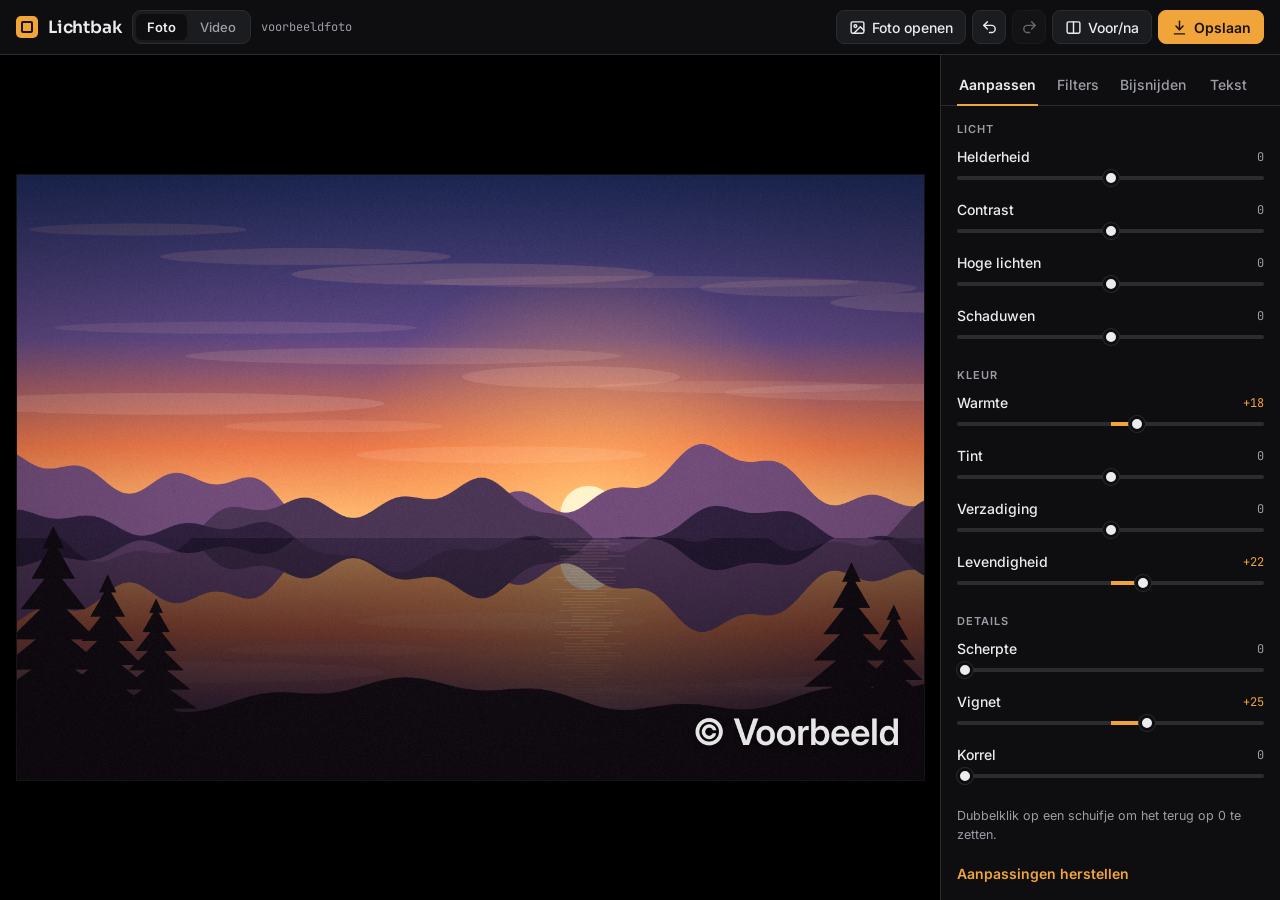
==== commit 2df1f108: "Add files via upload" ====
--- a/index.html
+++ b/index.html
@@ -1,4 +1,4 @@
-<!DOCTYPE html><html lang="nl"><head><meta charset="utf-8"><meta name="viewport" content="width=device-width,initial-scale=1,viewport-fit=cover"><style>:root{color-scheme:light;box-sizing:border-box;padding-top:env(safe-area-inset-top,0px);padding-bottom:env(safe-area-inset-bottom,0px)}html{scroll-padding-top:env(safe-area-inset-top,0px)}body{margin:0;padding:0;font:14px -apple-system,BlinkMacSystemFont,sans-serif;background:#fff;color:#000}img{max-width:100%}[hidden]:not([hidden=until-found i]){display:none!important}</style>
+<!DOCTYPE html><html lang="nl" data-theme="dark"><head><meta charset="utf-8"><meta name="viewport" content="width=device-width,initial-scale=1,viewport-fit=cover"><style>:root{color-scheme:light;box-sizing:border-box;padding-top:env(safe-area-inset-top,0px);padding-bottom:env(safe-area-inset-bottom,0px)}html{scroll-padding-top:env(safe-area-inset-top,0px)}body{margin:0;padding:0;font:14px -apple-system,BlinkMacSystemFont,sans-serif;background:#fff;color:#000}img{max-width:100%}[hidden]:not([hidden=until-found i]){display:none!important}</style>
 <title>Lichtbak</title>
 <meta name="claude:viewport-fit-sides" content="cover">
 <link rel="preconnect" href="https://fonts.googleapis.com">
@@ -15,8 +15,10 @@
   --bg:#16181b; --surface:#1d2024; --surface-2:#272b30; --line:#343a41; --fg:#e8eaed; --muted:#959ca6;
   --accent:#f0a43a; --accent-ink:#1a1206; --accent-soft:rgba(240,164,58,.14); --stage:#0e0f11; --danger:#ff8a80; color-scheme:dark}}
 :root[data-theme="dark"]{
-  --bg:#16181b; --surface:#1d2024; --surface-2:#272b30; --line:#343a41; --fg:#e8eaed; --muted:#959ca6;
-  --accent:#f0a43a; --accent-ink:#1a1206; --accent-soft:rgba(240,164,58,.14); --stage:#0e0f11; --danger:#ff8a80; color-scheme:dark}
+  --bg:#000000; --surface:#0e0e10; --surface-2:#1b1c1f; --line:#2a2c30; --fg:#ececee; --muted:#9b9ea6;
+  --accent:#f0a43a; --accent-ink:#1a1206; --accent-soft:rgba(240,164,58,.15); --stage:#000000; --danger:#ff8a80; color-scheme:dark}
+:root[data-theme="dark"] body{background:#000}
+:root[data-theme="dark"] .wrap{box-shadow:0 0 0 1px rgba(255,255,255,.08),0 8px 30px rgba(0,0,0,.6)}
 
 [hidden]{display:none!important}
 html,body{height:100%}
@@ -138,11 +140,11 @@
 body:not(.vmode) #vmain, body:not(.vmode) #vtools{display:none!important}
 
 /* ===== Video-werkruimte ===== */
-:root{--c-video:#4a78c8;--c-image:#2b9a8c;--c-audio:#3c9a58;--c-text:var(--accent);--th:110px}
+:root{--c-video:#4a78c8;--c-image:#2b9a8c;--c-audio:#3c9a58;--c-text:var(--accent);--th:136px}
 #vmain{display:grid;grid-template-columns:minmax(0,1fr) 340px;grid-template-rows:minmax(0,1fr) auto;min-height:0;position:relative}
 .vview{grid-column:1;grid-row:1;display:flex;flex-direction:column;min-height:0;min-width:0;background:var(--stage)}
 .vscreen{flex:1;min-height:0;position:relative;display:grid;place-items:center;overflow:hidden;touch-action:none}
-.vframe{position:relative;box-shadow:0 8px 30px rgba(0,0,0,.35);background:#000}
+.vframe{position:relative;box-shadow:0 0 0 1px rgba(255,255,255,.1),0 8px 30px rgba(0,0,0,.5);background:#000}
 .vframe canvas{display:block;width:100%;height:100%}
 .vframe.grab{cursor:move}
 .vempty{position:absolute;inset:0;display:grid;place-items:center;text-align:center;color:#fff;padding:16px}
@@ -155,7 +157,7 @@
 .btn.play{width:42px;padding:0;justify-content:center}
 
 .vpanel{grid-column:2;grid-row:1;border-left:1px solid var(--line);background:var(--surface);overflow-y:auto;min-height:0;display:flex;flex-direction:column}
-.vpanel .tabs{grid-template-columns:repeat(3,1fr)}
+.vpanel .tabs{grid-template-columns:repeat(4,1fr)}
 .vpanel .sec{gap:18px}
 .bin{display:flex;flex-direction:column;gap:6px}
 .bitem{display:grid;grid-template-columns:64px minmax(0,1fr) auto;gap:10px;align-items:center;padding:6px;border:1px solid var(--line);border-radius:10px;background:var(--bg);cursor:grab}
@@ -193,12 +195,13 @@
 .tlscroll{overflow:auto;position:relative;max-height:min(300px,40vh);overscroll-behavior:contain}
 .tlinner{position:relative;min-width:100%}
 .trow{display:flex;height:50px;border-bottom:1px solid var(--line)}
-.trow[data-t=T1]{height:38px}
-.trow[data-t=A1],.trow[data-t=A2]{height:44px}
+.trow.au{height:44px}
 .trow.ruler{height:26px;position:sticky;top:0;z-index:6;background:var(--surface)}
-.th{position:sticky;left:0;z-index:5;width:var(--th);flex:none;background:var(--surface);border-right:1px solid var(--line);display:flex;align-items:center;justify-content:space-between;padding:0 4px 0 10px;box-sizing:border-box;font-size:12px;white-space:nowrap;font-weight:600;color:var(--muted)}
-.th>span:last-child{display:flex}
-.th button{border:0;background:none;width:26px;height:26px;border-radius:6px;cursor:pointer;color:var(--muted);display:grid;place-items:center}
+.th{position:sticky;left:0;z-index:5;width:var(--th);flex:none;background:var(--surface);border-right:1px solid var(--line);display:flex;align-items:center;justify-content:space-between;padding:0 2px 0 10px;gap:4px;box-sizing:border-box;font-size:12px;white-space:nowrap;font-weight:600;color:var(--muted)}
+.th>span:last-child{display:flex;flex:none}
+.th .tn{overflow:hidden;text-overflow:ellipsis;min-width:0;cursor:text}
+.th .tnin{width:100%;min-width:0;height:24px;border:1px solid var(--accent);border-radius:5px;background:var(--bg);padding:0 5px;font-size:12px}
+.th button{border:0;background:none;width:24px;height:26px;border-radius:6px;cursor:pointer;color:var(--muted);display:grid;place-items:center}
 .th button svg{width:15px;height:15px}
 .th button.off{color:var(--danger)}
 .lane{position:relative;flex:1;background:var(--bg)}
@@ -245,9 +248,31 @@
 }
 @media (max-width:820px){
   .tlbar input[type=range],.tlbar .sep{display:none}
-  :root{--th:104px}
+  :root{--th:146px}
   .transport #vFmtInfo{display:none}
 }
+
+/* menu, sjablonen, volledig scherm */
+.menu{position:fixed;z-index:75;min-width:190px;background:var(--surface);border:1px solid var(--line);border-radius:10px;padding:5px;box-shadow:0 12px 40px rgba(0,0,0,.5);display:flex;flex-direction:column}
+.menu button{border:0;background:none;text-align:left;padding:8px 10px;border-radius:6px;cursor:pointer;font-weight:500}
+.menu button:hover:not(:disabled),.menu button:focus-visible{background:var(--surface-2)}
+.menu button:disabled{opacity:.35;cursor:default}
+.menu button.danger{color:var(--danger)}
+.tinput{height:36px;border:1px solid var(--line);border-radius:8px;background:var(--bg);padding:0 10px;width:100%;box-sizing:border-box}
+.tplgrid{display:grid;grid-template-columns:1fr 1fr;gap:10px}
+.tpl{border:1px solid var(--line);background:var(--surface-2);border-radius:10px;padding:6px 6px 9px;cursor:pointer;display:flex;flex-direction:column;gap:3px;text-align:left}
+.tpl:hover,.ptpl:hover{border-color:var(--accent)}
+.tpl b,.ptpl b{font-size:13px;font-weight:600;padding:0 3px}
+.tpl small,.ptpl small{color:var(--muted);font-size:11.5px;line-height:1.35;padding:0 3px}
+.tplv{position:relative;aspect-ratio:16/9;border-radius:6px;overflow:hidden;background:linear-gradient(135deg,#3a3f47,#15171a);margin-bottom:4px}
+.tplv span{position:absolute;white-space:nowrap;line-height:1.1;padding:2px 4px;border-radius:2px;max-width:92%;overflow:hidden;text-overflow:ellipsis}
+.tplv small{display:block;font-family:Inter,sans-serif;font-weight:500;font-size:.6em;opacity:.85;color:inherit;padding:0}
+.ptpl{border:1px solid var(--line);background:var(--surface-2);border-radius:10px;padding:10px;cursor:pointer;display:flex;flex-direction:column;gap:2px;text-align:left}
+.vview:fullscreen{background:#000}
+.vview.theater{position:fixed;inset:0;z-index:80;background:#000}
+.vview:fullscreen .vscreen,.vview.theater .vscreen{background:#000}
+.vview:fullscreen .vframe,.vview.theater .vframe{box-shadow:none}
+body.noscroll{overflow:hidden}
 
 </style>
 </head><body>
@@ -348,6 +373,7 @@
         <span class="time" id="vTime">00:00.0 <span>/ 00:00.0</span></span>
         <span class="sp"></span>
         <span class="info" id="vFmtInfo"></span>
+        <button class="btn icon" id="vFull" title="Volledig scherm (F)" aria-label="Volledig scherm"><svg viewBox="0 0 24 24" fill="none" stroke="currentColor" stroke-width="2" stroke-linecap="round" stroke-linejoin="round"><path d="M4 9V4h5"/><path d="M20 9V4h-5"/><path d="M4 15v5h5"/><path d="M20 15v5h-5"/></svg></button>
       </div>
     </section>
 
@@ -355,6 +381,7 @@
       <nav class="tabs" role="tablist" id="vtabs">
         <button class="tab" role="tab" data-vt="media" aria-selected="true">Media</button>
         <button class="tab" role="tab" data-vt="clip" aria-selected="false">Clip</button>
+        <button class="tab" role="tab" data-vt="tpl" aria-selected="false">Sjablonen</button>
         <button class="tab" role="tab" data-vt="project" aria-selected="false">Project</button>
       </nav>
       <section class="sec" data-vp="media">
@@ -364,6 +391,7 @@
         <p class="hint" id="vBinHint">Klik op <b>+</b> om een bestand achteraan de tijdlijn te zetten, of sleep het naar een spoor.</p>
       </section>
       <section class="sec" data-vp="clip" id="vclip" hidden></section>
+      <section class="sec" data-vp="tpl" id="vtpl" hidden></section>
       <section class="sec" data-vp="project" hidden>
         <div class="field"><label for="vName">Projectnaam</label><input type="text" id="vName"></div>
         <div class="group"><span class="glabel">Formaat</span><div class="fmtgrid" id="vfmts"></div></div>
@@ -381,6 +409,8 @@
         <button class="btn icon" id="tDup" title="Dupliceren (Ctrl+D)" aria-label="Dupliceren"><svg viewBox="0 0 24 24" fill="none" stroke="currentColor" stroke-width="2" stroke-linecap="round" stroke-linejoin="round"><rect x="8" y="8" width="13" height="13" rx="2"/><path d="M4 16V5a1 1 0 0 1 1-1h11"/></svg></button>
         <span class="sep"></span>
         <button class="btn" id="tText" title="Tekst toevoegen op de afspeelkop (T)"><svg viewBox="0 0 24 24" fill="none" stroke="currentColor" stroke-width="2" stroke-linecap="round" stroke-linejoin="round"><path d="M4 7V4h16v3"/><path d="M9 20h6"/><path d="M12 4v16"/></svg><span class="lbl">Tekst</span></button>
+        <button class="btn" id="tAddLayer" title="Nieuwe beeldlaag bovenaan"><svg viewBox="0 0 24 24" fill="none" stroke="currentColor" stroke-width="2" stroke-linecap="round" stroke-linejoin="round"><path d="m12 3 9 5-9 5-9-5z"/><path d="m3 13 9 5 9-5"/></svg><span class="lbl">Laag</span></button>
+        <button class="btn" id="tAddAudio" title="Nieuw audiospoor"><svg viewBox="0 0 24 24" fill="none" stroke="currentColor" stroke-width="2" stroke-linecap="round" stroke-linejoin="round"><path d="M9 18V5l12-2v13"/><circle cx="6" cy="18" r="3"/><circle cx="18" cy="16" r="3"/></svg><span class="lbl">Audiospoor</span></button>
         <span class="sp"></span>
         <button class="btn icon on" id="tSnap" title="Magnetisch: clips klikken tegen randen en de afspeelkop" aria-label="Magnetisch" aria-pressed="true"><svg viewBox="0 0 24 24" fill="none" stroke="currentColor" stroke-width="2" stroke-linecap="round" stroke-linejoin="round"><path d="m6 15-4-4 6.75-6.77a7.79 7.79 0 0 1 11 11L13 22l-4-4 6.39-6.36a2.14 2.14 0 0 0-3-3L6 15"/><path d="m5 8 4 4"/><path d="m12 15 4 4"/></svg></button>
         <button class="btn icon" id="tZoomOut" title="Uitzoomen (-)" aria-label="Uitzoomen">−</button>
@@ -391,11 +421,7 @@
       <div class="tlscroll" id="tlscroll">
         <div class="tlinner" id="tlinner">
           <div class="trow ruler"><div class="th"></div><div class="lane" id="ruler"><canvas id="rulerC"></canvas></div></div>
-          <div class="trow" data-t="T1"><div class="th"><span>Tekst</span><span><button data-hide="T1" title="Spoor verbergen" aria-label="Tekstspoor verbergen"></button></span></div><div class="lane"></div></div>
-          <div class="trow" data-t="V2"><div class="th"><span>Video 2</span><span><button data-hide="V2" title="Spoor verbergen" aria-label="Video 2 verbergen"></button><button data-mute="V2" title="Geluid uit" aria-label="Video 2 geluid uit"></button></span></div><div class="lane"></div></div>
-          <div class="trow" data-t="V1"><div class="th"><span>Video 1</span><span><button data-hide="V1" title="Spoor verbergen" aria-label="Video 1 verbergen"></button><button data-mute="V1" title="Geluid uit" aria-label="Video 1 geluid uit"></button></span></div><div class="lane"></div></div>
-          <div class="trow" data-t="A1"><div class="th"><span>Audio 1</span><span><button data-mute="A1" title="Geluid uit" aria-label="Audio 1 geluid uit"></button></span></div><div class="lane"></div></div>
-          <div class="trow" data-t="A2"><div class="th"><span>Audio 2</span><span><button data-mute="A2" title="Geluid uit" aria-label="Audio 2 geluid uit"></button></span></div><div class="lane"></div></div>
+          <div id="trows"></div>
           <div class="ph" id="ph"></div>
         </div>
       </div>
@@ -989,8 +1015,6 @@
   '1:1':  [1080, 1080, 'Vierkant', 'Instagram, Facebook'],
   '4:5':  [1080, 1350, 'Portret', 'Instagram-feed'],
 };
-const TRACKS = ['T1', 'V2', 'V1', 'A1', 'A2'];
-const KIND = {video: ['V1', 'V2'], image: ['V1', 'V2'], audio: ['A1', 'A2'], text: ['T1']};
 const TYPE_NL = {video: 'Video', image: 'Foto', audio: 'Audio', text: 'Tekst'};
 const FONTS = [['Strak', 'Inter', 700], ['Klassiek', 'Playfair Display', 700], ['Handschrift', 'Caveat', 700], ['Poster', 'Bebas Neue', 400], ['Typemachine', 'Courier Prime', 700], ['Modern', 'Sora', 600]];
 const COLORS = ['#ffffff', '#111111', '#f0a43a', '#d94b3d', '#3d7bd9', '#2f9e6b'];
@@ -1007,7 +1031,13 @@
   {id: 'vivid', name: 'Levendig', f: 'saturate(1.5) contrast(1.08)'},
   {id: 'film', name: 'Film', f: 'contrast(1.1) saturate(.9) sepia(.12) hue-rotate(-6deg)'},
 ];
-const ANIMS = [['none', 'Geen'], ['fade', 'Vervagen'], ['rise', 'Omhoog'], ['pop', 'Opveren'], ['type', 'Typen']];
+const BLENDS = [['source-over', 'Normaal'], ['multiply', 'Vermenigvuldigen'], ['screen', 'Bleken'], ['overlay', 'Bedekken'], ['lighten', 'Lichter'], ['darken', 'Donkerder']];
+const ANIMS = [['none', 'Geen'], ['fade', 'Vervagen'], ['rise', 'Omhoog'], ['slide', 'Inschuiven'], ['pop', 'Opveren'], ['type', 'Typen']];
+const BOXES = [['none', 'Geen'], ['box', 'Vlak'], ['bar', 'Naambalk'], ['band', 'Brede band']];
+const LAYOUTS = [
+  ['full', 'Volledig', null], ['left', 'Linkerhelft', {x: 0, y: 0, w: .5, h: 1}], ['right', 'Rechterhelft', {x: .5, y: 0, w: .5, h: 1}],
+  ['top', 'Bovenhelft', {x: 0, y: 0, w: 1, h: .5}], ['bottom', 'Onderhelft', {x: 0, y: .5, w: 1, h: .5}], ['pip', 'Beeld-in-beeld', {x: .63, y: .06, w: .33, h: .33}],
+];
 const ICON = {
   play: '<svg viewBox="0 0 24 24"><path d="M7 4v16l13-8z" fill="currentColor"/></svg>',
   pause: '<svg viewBox="0 0 24 24"><rect x="6" y="4" width="4" height="16" rx="1" fill="currentColor"/><rect x="14" y="4" width="4" height="16" rx="1" fill="currentColor"/></svg>',
@@ -1015,9 +1045,14 @@
   mute: '<svg viewBox="0 0 24 24" fill="none" stroke="currentColor" stroke-width="2" stroke-linecap="round" stroke-linejoin="round"><path d="M11 5 6 9H2v6h4l5 4z"/><path d="m22 9-6 6"/><path d="m16 9 6 6"/></svg>',
   eye: '<svg viewBox="0 0 24 24" fill="none" stroke="currentColor" stroke-width="2" stroke-linecap="round" stroke-linejoin="round"><path d="M2 12s3.5-7 10-7 10 7 10 7-3.5 7-10 7S2 12 2 12z"/><circle cx="12" cy="12" r="3"/></svg>',
   eyeOff: '<svg viewBox="0 0 24 24" fill="none" stroke="currentColor" stroke-width="2" stroke-linecap="round" stroke-linejoin="round"><path d="M3 3l18 18"/><path d="M10.6 5.1A10 10 0 0 1 12 5c6.5 0 10 7 10 7a17 17 0 0 1-3.2 4.2M6.6 6.6C3.8 8.4 2 12 2 12s3.5 7 10 7a9.6 9.6 0 0 0 5.4-1.6"/></svg>',
+  more: '<svg viewBox="0 0 24 24" fill="currentColor"><circle cx="5" cy="12" r="1.8"/><circle cx="12" cy="12" r="1.8"/><circle cx="19" cy="12" r="1.8"/></svg>',
   plus: '<svg viewBox="0 0 24 24" fill="none" stroke="currentColor" stroke-width="2.2" stroke-linecap="round"><path d="M12 5v14M5 12h14"/></svg>',
   trash: '<svg viewBox="0 0 24 24" fill="none" stroke="currentColor" stroke-width="2" stroke-linecap="round" stroke-linejoin="round"><path d="M3 6h18"/><path d="M8 6V4h8v2"/><path d="M19 6l-1 14H6L5 6"/></svg>',
   audio: '<svg viewBox="0 0 24 24" fill="none" stroke="currentColor" stroke-width="2" stroke-linecap="round" stroke-linejoin="round"><path d="M9 18V5l12-2v13"/><circle cx="6" cy="18" r="3"/><circle cx="18" cy="16" r="3"/></svg>',
+  rotL: '<svg viewBox="0 0 24 24" fill="none" stroke="currentColor" stroke-width="2" stroke-linecap="round" stroke-linejoin="round"><path d="M3 4v5h5"/><path d="M3.5 9A9 9 0 1 1 6 18"/></svg>',
+  rotR: '<svg viewBox="0 0 24 24" fill="none" stroke="currentColor" stroke-width="2" stroke-linecap="round" stroke-linejoin="round"><path d="M21 4v5h-5"/><path d="M20.5 9A9 9 0 1 0 18 18"/></svg>',
+  flipH: '<svg viewBox="0 0 24 24" fill="none" stroke="currentColor" stroke-width="2" stroke-linecap="round" stroke-linejoin="round"><path d="M12 3v18"/><path d="M8 7 3 12l5 5V7z"/><path d="M16 7l5 5-5 5V7z"/></svg>',
+  flipV: '<svg viewBox="0 0 24 24" fill="none" stroke="currentColor" stroke-width="2" stroke-linecap="round" stroke-linejoin="round"><path d="M3 12h18"/><path d="M7 8l5-5 5 5H7z"/><path d="M7 16l5 5 5-5H7z"/></svg>',
 };
 
 /* ---------- toast & vraag ---------- */
@@ -1042,7 +1077,8 @@
 const fmtS = v => (Math.round(v * 10) / 10).toLocaleString('nl-NL') + ' s';
 
 /* ---------- staat ---------- */
-const DEFP = () => ({name: 'Mijn video', fmt: '16:9', clips: [], hide: {}, mute: {}});
+const DEFTRACKS = () => [{id: 'T1', kind: 'v', name: 'Tekst'}, {id: 'V2', kind: 'v', name: 'Video 2'}, {id: 'V1', kind: 'v', name: 'Video 1'}, {id: 'A1', kind: 'a', name: 'Audio 1'}, {id: 'A2', kind: 'a', name: 'Audio 2'}];
+const DEFP = () => ({name: 'Mijn video', fmt: '16:9', clips: [], hide: {}, mute: {}, tracks: DEFTRACKS()});
 let P = DEFP();
 const media = new Map();
 let t = 0, playing = false, sel = null, pps = 60, snapOn = true, exporting = null, inited = false;
@@ -1050,15 +1086,37 @@
 const end = c => c.start + c.dur;
 const total = () => P.clips.reduce((m, c) => Math.max(m, end(c)), 0);
 const isMediaClip = c => c.type === 'video' || c.type === 'audio';
+const isVisual = c => c.type !== 'audio';
+const trackOf = id => P.tracks.find(x => x.id === id);
+const vTracks = () => P.tracks.filter(x => x.kind === 'v');
+const aTracks = () => P.tracks.filter(x => x.kind === 'a');
+const accepts = (tr, type) => { const x = trackOf(tr); return !!x && (x.kind === 'a') === (type === 'audio'); };
 
 function newClip(type, track, start, dur, mediaId){
-  return {id: uid(), type, track, start, dur, media: mediaId || null, in: 0, speed: 1, vol: 100, fadeIn: 0, fadeOut: 0,
-    fx: {bright: 0, contrast: 0, sat: 0, warmth: 0, vignette: 0, look: 'none'},
-    tf: {scale: 100, x: 0, y: 0, fit: 'cover', kb: 0},
-    tx: type === 'text' ? {content: 'Je tekst hier', font: 0, size: 8, color: '#ffffff', x: .5, y: .82, bg: true, anim: 'fade'} : null};
-}
-
-/* ---------- plaats zoeken op een spoor ---------- */
+  return normalize({id: uid(), type, track, start, dur, media: mediaId || null, in: 0, speed: 1, vol: 100, fadeIn: 0, fadeOut: 0,
+    tx: type === 'text' ? {content: 'Je tekst hier'} : null});
+}
+/* vult ontbrekende velden aan (ook voor projecten uit een eerdere versie) */
+function normalize(c){
+  c.fx = Object.assign({bright: 0, contrast: 0, sat: 0, warmth: 0, vignette: 0, look: 'none'}, c.fx || {});
+  c.tf = Object.assign({scale: 100, x: 0, y: 0, fit: 'cover', kb: 0, rot: 0, flipH: false, flipV: false, crop: {l: 0, r: 0, t: 0, b: 0}, box: null, opacity: 100, blend: 'source-over', blurBg: false}, c.tf || {});
+  c.tf.crop = Object.assign({l: 0, r: 0, t: 0, b: 0}, c.tf.crop || {});
+  if(c.type === 'text'){
+    const X = c.tx || {};
+    if(X.box === undefined) X.box = X.bg === false ? 'none' : 'box';
+    delete X.bg;
+    c.tx = Object.assign({content: 'Je tekst hier', sub: '', font: 0, size: 8, color: '#ffffff', bgColor: '', x: .5, y: .82, anim: 'fade', align: 'center', opacity: 100, rot: 0}, X);
+  }
+  return c;
+}
+function normalizeP(){
+  if(!Array.isArray(P.tracks) || !P.tracks.length) P.tracks = DEFTRACKS();
+  P.hide = P.hide || {}; P.mute = P.mute || {};
+  P.clips.forEach(normalize);
+  P.clips = P.clips.filter(c => trackOf(c.track) && accepts(c.track, c.type));
+}
+
+/* ---------- sporen ---------- */
 function onTrack(tr, exclude){ return P.clips.filter(c => c.track === tr && c.id !== exclude).sort((a, b) => a.start - b.start); }
 function fitInTrack(tr, start, dur, exclude){
   const list = onTrack(tr, exclude); let best = null, bd = Infinity, prev = 0;
@@ -1072,6 +1130,7 @@
   }
   return best;
 }
+const isFree = (tr, s, dur) => { const f = fitInTrack(tr, s, dur, null); return f != null && Math.abs(f - s) < EPS; };
 const trackEnd = tr => onTrack(tr).reduce((m, c) => Math.max(m, end(c)), 0);
 function neighbors(c, o = c){
   let prevEnd = 0, nextStart = Infinity;
@@ -1081,6 +1140,25 @@
   }
   return {prevEnd, nextStart};
 }
+function nextName(kind){
+  const base = kind === 'v' ? 'Laag' : 'Audio';
+  let n = P.tracks.filter(x => x.kind === kind).length + 1;
+  while(P.tracks.some(x => x.name === `${base} ${n}`)) n++;
+  return `${base} ${n}`;
+}
+function addTrack(kind, where){
+  const tr = {id: (kind === 'v' ? 'L' : 'S') + uid(), kind, name: nextName(kind)};
+  if(where != null) P.tracks.splice(where, 0, tr);
+  else if(kind === 'v') P.tracks.splice(0, 0, tr);
+  else P.tracks.push(tr);
+  return tr.id;
+}
+/* bovenste beeldlaag met ruimte op [s, s+dur]; anders een nieuwe laag bovenaan */
+function freeVisualTrack(s, dur){
+  for(const tr of vTracks()) if(isFree(tr.id, s, dur)) return tr.id;
+  return addTrack('v');
+}
+const bottomVisual = () => { const v = vTracks(); return v[v.length - 1].id; };
 
 /* ---------- geschiedenis ---------- */
 let hist = [], hi = -1;
@@ -1215,7 +1293,7 @@
   if(!wasEmpty) setTab('media');
 }
 function addToTimeline(m, doCommit = true, at = null, track = null){
-  const tr = track || KIND[m.type][0], dur = m.type === 'image' ? 4 : m.dur;
+  const tr = track || (m.type === 'audio' ? aTracks()[0].id : bottomVisual()), dur = m.type === 'image' ? 4 : m.dur;
   let s = at != null ? fitInTrack(tr, at, dur, null) : trackEnd(tr);
   if(s == null) s = trackEnd(tr);
   const c = newClip(m.type, tr, s, dur, m.id);
@@ -1313,8 +1391,11 @@
   cx.setTransform(1, 0, 0, 1, 0, 0); cx.globalAlpha = 1; cx.filter = 'none'; cx.globalCompositeOperation = 'source-over';
   cx.fillStyle = '#000'; cx.fillRect(0, 0, W, H);
   drawBoxes = [];
-  for(const tr of ['V1', 'V2']){ if(P.hide[tr]) continue; for(const c of activeOn(tr, at)) drawVisual(c, W, H, at); }
-  if(!P.hide.T1) for(const c of activeOn('T1', at)) drawText(c, W, H, at);
+  const layers = vTracks().reverse();
+  for(const tr of layers){
+    if(P.hide[tr.id]) continue;
+    for(const c of activeOn(tr.id, at)){ c.type === 'text' ? drawText(c, W, H, at) : drawVisual(c, W, H, at); }
+  }
   if(!exporting && !playing && sel){
     const b = drawBoxes.find(b => b.id === sel);
     if(b){
@@ -1330,25 +1411,45 @@
   let src, sw, sh;
   if(c.type === 'image'){ src = m.img; sw = m.w; sh = m.h; if(!src) return; }
   else { const p = pool.get(c.id); if(!p) return; src = p.el; sw = src.videoWidth; sh = src.videoHeight; if(!sw || src.readyState < 1) return; }
-  const pr = clamp((at - c.start) / c.dur, 0, 1), tf = c.tf;
-  const s0 = tf.fit === 'contain' ? Math.min(W / sw, H / sh) : Math.max(W / sw, H / sh);
+  const tf = c.tf, cr = tf.crop, pr = clamp((at - c.start) / c.dur, 0, 1);
+  const R = tf.box || {x: 0, y: 0, w: 1, h: 1}, RX = R.x * W, RY = R.y * H, RW = R.w * W, RH = R.h * H;
+  const qx = sw * cr.l / 100, qy = sh * cr.t / 100, qw = Math.max(1, sw * (1 - (cr.l + cr.r) / 100)), qh = Math.max(1, sh * (1 - (cr.t + cr.b) / 100));
+  const rad = (tf.rot || 0) * Math.PI / 180, co = Math.abs(Math.cos(rad)), si = Math.abs(Math.sin(rad));
+  const bw = qw * co + qh * si, bh = qw * si + qh * co;
+  const s0 = tf.fit === 'contain' ? Math.min(RW / bw, RH / bh) : Math.max(RW / bw, RH / bh);
   const s = s0 * tf.scale / 100 * (1 + (tf.kb || 0) / 100 * pr);
-  const dw = sw * s, dh = sh * s, dx = W / 2 + tf.x / 100 * W - dw / 2, dy = H / 2 + tf.y / 100 * H - dh / 2;
-  const a = fadeAlpha(c, at);
-  drawBoxes.push({id: c.id, x0: Math.max(0, dx / W), y0: Math.max(0, dy / H), x1: Math.min(1, (dx + dw) / W), y1: Math.min(1, (dy + dh) / H)});
+  const ccx = RX + RW / 2 + tf.x / 100 * W, ccy = RY + RH / 2 + tf.y / 100 * H;
+  const a = fadeAlpha(c, at) * (tf.opacity ?? 100) / 100;
+  const full = !tf.box;
+  drawBoxes.push({id: c.id,
+    x0: Math.max(RX, ccx - bw * s / 2) / W, y0: Math.max(RY, ccy - bh * s / 2) / H,
+    x1: Math.min(RX + RW, ccx + bw * s / 2) / W, y1: Math.min(RY + RH, ccy + bh * s / 2) / H});
   if(a <= 0) return;
-  cx.save(); cx.globalAlpha = a;
-  const f = filterStr(c.fx); if(f) cx.filter = f;
-  try{ cx.drawImage(src, dx, dy, dw, dh); }catch(_){}
+  cx.save();
+  if(!full){ cx.beginPath(); cx.rect(RX, RY, RW, RH); cx.clip(); }
+  cx.globalAlpha = a;
+  const f = filterStr(c.fx);
+  if(tf.blurBg){
+    const sb = Math.max(RW / qw, RH / qh) * 1.08;
+    cx.filter = `blur(${Math.round(Math.min(W, H) / 28)}px) brightness(.7)` + (f ? ' ' + f : '');
+    try{ cx.drawImage(src, qx, qy, qw, qh, RX + RW / 2 - qw * sb / 2, RY + RH / 2 - qh * sb / 2, qw * sb, qh * sb); }catch(_){}
+  }
+  cx.globalCompositeOperation = tf.blend || 'source-over';
+  cx.filter = f || 'none';
+  cx.translate(ccx, ccy); cx.rotate(rad); cx.scale(tf.flipH ? -1 : 1, tf.flipV ? -1 : 1);
+  const dw = qw * s, dh = qh * s;
+  try{ cx.drawImage(src, qx, qy, qw, qh, -dw / 2, -dh / 2, dw, dh); }catch(_){}
   cx.filter = 'none';
   const L = LOOKS.find(l => l.id === c.fx.look), tints = [];
   if(L && L.tint) tints.push(L.tint);
   if(c.fx.warmth) tints.push(c.fx.warmth > 0 ? `rgba(255,140,40,${c.fx.warmth / 100 * .5})` : `rgba(60,130,255,${-c.fx.warmth / 100 * .5})`);
   if(tints.length || c.fx.vignette){
-    cx.beginPath(); cx.rect(dx, dy, dw, dh); cx.clip();
-    if(tints.length){ cx.globalCompositeOperation = 'soft-light'; for(const tc of tints){ cx.fillStyle = tc; cx.fillRect(0, 0, W, H); } cx.globalCompositeOperation = 'source-over'; }
+    cx.beginPath(); cx.rect(-dw / 2, -dh / 2, dw, dh); cx.clip();
+    cx.setTransform(1, 0, 0, 1, 0, 0);
+    if(tints.length){ cx.globalCompositeOperation = 'soft-light'; for(const tc of tints){ cx.fillStyle = tc; cx.fillRect(0, 0, W, H); } }
+    cx.globalCompositeOperation = 'source-over';
     if(c.fx.vignette){
-      const v = c.fx.vignette / 100, R = Math.hypot(W, H) / 2, g = cx.createRadialGradient(W / 2, H / 2, R * .38, W / 2, H / 2, R);
+      const v = c.fx.vignette / 100, Rr = Math.hypot(RW, RH) / 2, g = cx.createRadialGradient(RX + RW / 2, RY + RH / 2, Rr * .38, RX + RW / 2, RY + RH / 2, Rr);
       const col = v > 0 ? '0,0,0' : '255,255,255';
       g.addColorStop(0, `rgba(${col},0)`); g.addColorStop(1, `rgba(${col},${Math.abs(v) * .8})`);
       cx.fillStyle = g; cx.fillRect(0, 0, W, H);
@@ -1371,38 +1472,57 @@
 function isLight(hex){ const n = parseInt(hex.slice(1), 16); return (.299 * (n >> 16) + .587 * ((n >> 8) & 255) + .114 * (n & 255)) > 140; }
 function rrect(x, y, w, h, r){ cx.beginPath(); cx.moveTo(x + r, y); cx.arcTo(x + w, y, x + w, y + h, r); cx.arcTo(x + w, y + h, x, y + h, r); cx.arcTo(x, y + h, x, y, r); cx.arcTo(x, y, x + w, y, r); cx.closePath(); }
 function drawText(c, W, H, at){
-  const X = c.tx; if(!X.content.trim()) return;
-  const F = FONTS[X.font] || FONTS[0], px = X.size / 100 * Math.min(W, H);
+  const X = c.tx; if(!X.content.trim() && !X.sub.trim()) return;
+  const F = FONTS[X.font] || FONTS[0], px = X.size / 100 * Math.min(W, H), ps = px * .55;
   const l = at - c.start, ain = clamp(l / .45, 0, 1), e = 1 - Math.pow(1 - ain, 3);
   const still = !playing && !exporting && c.id === sel;
-  let a = still ? 1 : fadeAlpha(c, at), dy = 0, sc = 1, shown = Infinity;
-  if(still);
-  else if(X.anim === 'fade') a *= ain;
-  else if(X.anim === 'rise'){ a *= ain; dy = (1 - e) * px * .9; }
-  else if(X.anim === 'pop'){ a *= Math.min(1, ain * 2); sc = .55 + .45 * (1 + 2.2 * Math.pow(e - 1, 3) + 1.2 * Math.pow(e - 1, 2)); }
-  else if(X.anim === 'type'){ shown = Math.floor(l * 20); }
+  let a = (still ? 1 : fadeAlpha(c, at)) * X.opacity / 100, dx = 0, dy = 0, sc = 1, shown = Infinity;
+  if(!still){
+    if(X.anim === 'fade') a *= ain;
+    else if(X.anim === 'rise'){ a *= ain; dy = (1 - e) * px * .9; }
+    else if(X.anim === 'slide'){ a *= Math.min(1, ain * 1.5); dx = -(1 - e) * W * .12; }
+    else if(X.anim === 'pop'){ a *= Math.min(1, ain * 2); sc = .55 + .45 * (1 + 2.2 * Math.pow(e - 1, 3) + 1.2 * Math.pow(e - 1, 2)); }
+    else if(X.anim === 'type'){ shown = Math.floor(l * 20); }
+  }
   cx.save();
-  cx.font = `${F[2]} ${px}px "${F[1]}", sans-serif`; cx.textBaseline = 'middle'; cx.textAlign = 'center';
-  const lines = wrapLines(X.content, W * .9), lh = px * 1.18;
-  const tw = Math.max(...lines.map(s => cx.measureText(s).width)), th = lines.length * lh, pad = px * .38;
-  const x0 = X.x * W, y0 = X.y * H;
-  drawBoxes.push({id: c.id, x0: (x0 - tw / 2 - pad) / W, y0: (y0 - th / 2 - pad * .6) / H, x1: (x0 + tw / 2 + pad) / W, y1: (y0 + th / 2 + pad * .6) / H});
+  const mainFont = `${F[2]} ${px}px "${F[1]}", sans-serif`, subFont = `500 ${ps}px "Inter", sans-serif`;
+  cx.font = mainFont; const lines = X.content.trim() ? wrapLines(X.content, W * .9) : [];
+  cx.font = subFont; const subs = X.sub.trim() ? wrapLines(X.sub, W * .9) : [];
+  const lh = px * 1.18, lhs = ps * 1.3, gap = lines.length && subs.length ? px * .12 : 0;
+  cx.font = mainFont; const wm = lines.map(s => cx.measureText(s).width);
+  cx.font = subFont; const ws = subs.map(s => cx.measureText(s).width);
+  const tw = Math.max(1, ...wm, ...ws), th = lines.length * lh + gap + subs.length * lhs;
+  const pad = px * .38, bar = X.box === 'bar' ? Math.max(4, px * .14) : 0;
+  const ax = X.x * W, ay = X.y * H;
+  const bcx = X.align === 'left' ? ax + tw / 2 + bar : X.align === 'right' ? ax - tw / 2 : ax;
+  const bx0 = -tw / 2 - pad - bar, bxw = tw + 2 * pad + bar, by0 = -th / 2 - pad * .6, byh = th + pad * 1.2;
+  if(X.box === 'band') drawBoxes.push({id: c.id, x0: 0, y0: (ay + by0) / H, x1: 1, y1: (ay + by0 + byh) / H});
+  else drawBoxes.push({id: c.id, x0: (bcx + bx0) / W, y0: (ay + by0) / H, x1: (bcx + bx0 + bxw) / W, y1: (ay + by0 + byh) / H});
   if(a > 0){
-    cx.globalAlpha = a; cx.translate(x0, y0 + dy); cx.scale(sc, sc);
-    if(X.bg){ cx.fillStyle = isLight(X.color) ? 'rgba(0,0,0,.55)' : 'rgba(255,255,255,.8)'; rrect(-tw / 2 - pad, -th / 2 - pad * .6, tw + 2 * pad, th + pad * 1.2, pad * .6); cx.fill(); }
+    cx.globalAlpha = a; cx.translate(bcx + dx, ay + dy); if(X.rot) cx.rotate(X.rot * Math.PI / 180); cx.scale(sc, sc);
+    const bgc = X.bgColor || (isLight(X.color) ? 'rgba(0,0,0,.6)' : 'rgba(255,255,255,.82)');
+    if(X.box === 'box'){ cx.fillStyle = bgc; rrect(bx0, by0, bxw, byh, pad * .6); cx.fill(); }
+    else if(X.box === 'bar'){ cx.fillStyle = bgc; cx.fillRect(bx0, by0, bxw, byh); cx.fillStyle = X.bgColor ? X.color : (getAccent() || '#f0a43a'); cx.fillRect(bx0, by0, bar, byh); }
+    else if(X.box === 'band'){ cx.fillStyle = bgc; cx.fillRect(-bcx - dx - W, by0, W * 3, byh); }
     else { cx.shadowColor = isLight(X.color) ? 'rgba(0,0,0,.6)' : 'rgba(255,255,255,.5)'; cx.shadowBlur = px * .2; cx.shadowOffsetY = px * .05; }
-    cx.fillStyle = X.color;
-    let left = shown;
+    const xFor = w => X.align === 'left' ? -tw / 2 + bar / 2 : X.align === 'right' ? tw / 2 - w : -w / 2;
+    cx.textBaseline = 'middle'; cx.textAlign = 'left'; cx.fillStyle = X.color;
+    let left = shown, y = -th / 2;
+    cx.font = mainFont;
     lines.forEach((s, i) => {
-      let str = s;
-      if(left !== Infinity){ str = s.slice(0, Math.max(0, left)); left -= s.length + 1; }
-      if(!str) return;
-      if(str.length < s.length){ cx.textAlign = 'left'; cx.fillText(str, -cx.measureText(s).width / 2, -th / 2 + lh * (i + .5)); cx.textAlign = 'center'; }
-      else cx.fillText(str, 0, -th / 2 + lh * (i + .5));
+      let str = s; if(left !== Infinity){ str = s.slice(0, Math.max(0, left)); left -= s.length + 1; }
+      if(str) cx.fillText(str, xFor(wm[i]), y + lh / 2); y += lh;
     });
+    y += gap; cx.font = subFont; cx.globalAlpha = a * .88;
+    subs.forEach((s, i) => {
+      let str = s; if(left !== Infinity){ str = s.slice(0, Math.max(0, left)); left -= s.length + 1; }
+      if(str) cx.fillText(str, xFor(ws[i]), y + lhs / 2); y += lhs;
+    });
   }
   cx.restore();
 }
+let accentCache = '';
+function getAccent(){ if(!accentCache) accentCache = getComputedStyle(document.documentElement).getPropertyValue('--accent').trim(); return accentCache; }
 
 /* ---------- lus ---------- */
 let raf = 0, last = 0;
@@ -1435,15 +1555,16 @@
 function updTime(){ $('#vTime').innerHTML = `${fmtT(t)} <span>/ ${fmtT(total())}</span>`; }
 
 /* ---------- beeldscherm ---------- */
-const vframe = $('#vframe'), vscreen = $('#vscreen');
+const vframe = $('#vframe'), vscreen = $('#vscreen'), vview = $('.vview');
 function fitFrame(){
   const [W, H] = projDims(), r = vscreen.getBoundingClientRect();
   if(r.width < 2 || r.height < 2) return;
-  const s = Math.min((r.width - 24) / W, (r.height - 24) / H), fw = Math.max(1, Math.floor(W * s)), fh = Math.max(1, Math.floor(H * s));
+  const pad = isFull() ? 0 : 24;
+  const s = Math.min((r.width - pad) / W, (r.height - pad) / H), fw = Math.max(1, Math.floor(W * s)), fh = Math.max(1, Math.floor(H * s));
   vframe.style.width = fw + 'px'; vframe.style.height = fh + 'px';
   if(!exporting){
-    const dpr = Math.min(2, window.devicePixelRatio || 1);
-    const long = Math.min(Math.max(W, H), 1280, Math.max(640, Math.ceil(Math.max(fw, fh) * dpr / 160) * 160)), k = long / Math.max(W, H);
+    const dpr = Math.min(2, window.devicePixelRatio || 1), cap = isFull() ? 1920 : 1280;
+    const long = Math.min(Math.max(W, H), cap, Math.max(640, Math.ceil(Math.max(fw, fh) * dpr / 160) * 160)), k = long / Math.max(W, H);
     const cw = Math.round(W * k / 2) * 2, ch = Math.round(H * k / 2) * 2;
     if(cv.width !== cw || cv.height !== ch){ cv.width = cw; cv.height = ch; }
   }
@@ -1451,6 +1572,19 @@
   requestDraw();
 }
 function updEmpty(){ $('#vempty').hidden = P.clips.length > 0; }
+
+/* volledig scherm (met eigen weergave als de browser dat weigert) */
+const isFull = () => document.fullscreenElement === vview || vview.classList.contains('theater');
+async function toggleFull(){
+  if(document.fullscreenElement){ document.exitFullscreen().catch(() => {}); return; }
+  if(vview.classList.contains('theater')){ vview.classList.remove('theater'); document.body.classList.remove('noscroll'); fitFrame(); updFullBtn(); return; }
+  try{ await vview.requestFullscreen(); }
+  catch(_){ vview.classList.add('theater'); document.body.classList.add('noscroll'); }
+  fitFrame(); updFullBtn();
+}
+function updFullBtn(){ const f = isFull(); $('#vFull').classList.toggle('on', f); $('#vFull').title = f ? 'Volledig scherm sluiten (F of Esc)' : 'Volledig scherm (F)'; }
+document.addEventListener('fullscreenchange', () => { fitFrame(); updFullBtn(); });
+$('#vFull').onclick = toggleFull;
 
 /* slepen in het voorbeeld om tekst of beeld te verplaatsen */
 let pdrag = null;
@@ -1461,9 +1595,10 @@
   let hit = null;
   const sb = drawBoxes.find(b => b.id === sel); if(sb && inside(sb)) hit = sel;
   if(!hit) for(let i = drawBoxes.length - 1; i >= 0; i--) if(inside(drawBoxes[i])){ hit = drawBoxes[i].id; break; }
-  if(!hit) return;
+  if(!hit){ if(isFull()) toggle(); return; }
+  if(playing && isFull()){ toggle(); return; }
   e.preventDefault();
-  if(hit !== sel) select(hit);
+  if(hit !== sel) select(hit, !isFull());
   const c = byId(hit);
   pdrag = {c, p, o: c.type === 'text' ? {x: c.tx.x, y: c.tx.y} : {x: c.tf.x, y: c.tf.y}, moved: false};
   vframe.setPointerCapture(e.pointerId); vframe.classList.add('grab');
@@ -1475,7 +1610,7 @@
   pdrag.moved = true;
   if(c.type === 'text'){
     let x = clamp(pdrag.o.x + dx, 0, 1), y = clamp(pdrag.o.y + dy, 0, 1);
-    if(Math.abs(x - .5) < .015) x = .5; if(Math.abs(y - .5) < .015) y = .5;
+    if(c.tx.align === 'center' && Math.abs(x - .5) < .015) x = .5; if(Math.abs(y - .5) < .015) y = .5;
     c.tx.x = x; c.tx.y = y;
   } else {
     let x = pdrag.o.x + dx * 100, y = pdrag.o.y + dy * 100;
@@ -1488,22 +1623,76 @@
 vframe.addEventListener('pointerup', endP); vframe.addEventListener('pointercancel', endP);
 
 /* ---------- tijdlijn ---------- */
-const tlscroll = $('#tlscroll'), tlinner = $('#tlinner'), ph = $('#ph'), rulerC = $('#rulerC');
-const lanes = {}; $$('.trow[data-t]').forEach(r => lanes[r.dataset.t] = r.querySelector('.lane'));
-const TH = () => lanes.V1.offsetLeft || 96;
+const tlscroll = $('#tlscroll'), tlinner = $('#tlinner'), ph = $('#ph'), rulerC = $('#rulerC'), rulerLane = $('#ruler'), trows = $('#trows');
+let lanes = {};
+const TH = () => rulerLane.offsetLeft || 120;
+function buildRows(){
+  trows.innerHTML = ''; lanes = {};
+  const nv = vTracks().length, na = aTracks().length;
+  for(const tr of P.tracks){
+    const row = document.createElement('div'); row.className = 'trow ' + (tr.kind === 'a' ? 'au' : 'vi'); row.dataset.t = tr.id;
+    const th = document.createElement('div'); th.className = 'th';
+    const nm = document.createElement('span'); nm.className = 'tn'; nm.textContent = tr.name; nm.title = 'Dubbelklik om de naam te wijzigen';
+    nm.ondblclick = () => renameTrack(tr, nm);
+    const bs = document.createElement('span');
+    if(tr.kind === 'v'){ const b = document.createElement('button'); const off = !!P.hide[tr.id]; b.innerHTML = off ? ICON.eyeOff : ICON.eye; b.classList.toggle('off', off); b.title = off ? 'Laag tonen' : 'Laag verbergen'; b.setAttribute('aria-label', b.title + ': ' + tr.name); b.onclick = () => { P.hide[tr.id] = !off; commit(); renderTL(); requestDraw(); }; bs.appendChild(b); }
+    { const b = document.createElement('button'); const off = !!P.mute[tr.id]; b.innerHTML = off ? ICON.mute : ICON.vol; b.classList.toggle('off', off); b.title = off ? 'Geluid aan' : 'Geluid uit'; b.setAttribute('aria-label', b.title + ': ' + tr.name); b.onclick = () => { P.mute[tr.id] = !off; commit(); renderTL(); requestDraw(); }; bs.appendChild(b); }
+    { const b = document.createElement('button'); b.innerHTML = ICON.more; b.title = 'Meer'; b.setAttribute('aria-label', 'Spooropties: ' + tr.name); b.onclick = ev => trackMenu(tr, ev.currentTarget, nv, na); bs.appendChild(b); }
+    th.append(nm, bs);
+    const lane = document.createElement('div'); lane.className = 'lane'; if(P.hide[tr.id]) lane.style.opacity = .45;
+    row.append(th, lane); trows.appendChild(row); lanes[tr.id] = lane;
+  }
+}
+function renameTrack(tr, nm){
+  const inp = document.createElement('input'); inp.type = 'text'; inp.value = tr.name; inp.className = 'tnin';
+  nm.replaceWith(inp); inp.focus(); inp.select();
+  const done = ok => { if(ok && inp.value.trim()){ tr.name = inp.value.trim().slice(0, 24); commit(); } renderTL(); };
+  inp.onkeydown = e => { if(e.key === 'Enter') inp.blur(); if(e.key === 'Escape'){ inp.onblur = null; done(false); } };
+  inp.onblur = () => done(true);
+}
+let menuEl = null;
+function closeMenu(){ if(menuEl){ menuEl.remove(); menuEl = null; } }
+document.addEventListener('pointerdown', e => { if(menuEl && !menuEl.contains(e.target)) closeMenu(); }, true);
+function trackMenu(tr, btnEl, nv, na){
+  closeMenu();
+  const i = P.tracks.indexOf(tr), same = P.tracks.filter(x => x.kind === tr.kind), j = same.indexOf(tr);
+  const items = [
+    ['Omhoog', j > 0, () => { const k = P.tracks.indexOf(same[j - 1]); [P.tracks[i], P.tracks[k]] = [P.tracks[k], P.tracks[i]]; commit(); renderTL(); requestDraw(); }],
+    ['Omlaag', j < same.length - 1, () => { const k = P.tracks.indexOf(same[j + 1]); [P.tracks[i], P.tracks[k]] = [P.tracks[k], P.tracks[i]]; commit(); renderTL(); requestDraw(); }],
+    [tr.kind === 'v' ? 'Nieuwe laag erboven' : 'Nieuw spoor erboven', true, () => { addTrack(tr.kind, P.tracks.indexOf(tr)); commit(); renderTL(); }],
+    [tr.kind === 'v' ? 'Nieuwe laag eronder' : 'Nieuw spoor eronder', true, () => { addTrack(tr.kind, P.tracks.indexOf(tr) + 1); commit(); renderTL(); }],
+    ['Naam wijzigen', true, () => { const nm = $(`.trow[data-t="${tr.id}"] .tn`); if(nm) renameTrack(tr, nm); }],
+    ['Verwijderen', (tr.kind === 'v' ? nv : na) > 1, async () => {
+      const n = onTrack(tr.id).length;
+      if(n && !await ask(`“${tr.name}” verwijderen?`, `Er staan ${n} clip(s) op dit spoor; die worden ook verwijderd.`, 'Verwijderen')) return;
+      P.clips = P.clips.filter(c => c.track !== tr.id); P.tracks = P.tracks.filter(x => x !== tr);
+      if(sel && !byId(sel)) sel = null; cleanupPool(); commit(); renderTL(); renderInspector(); requestDraw();
+    }, true],
+  ];
+  menuEl = document.createElement('div'); menuEl.className = 'menu'; menuEl.setAttribute('role', 'menu');
+  for(const [label, ok, fn, danger] of items){
+    const b = document.createElement('button'); b.textContent = label; b.disabled = !ok; b.setAttribute('role', 'menuitem'); if(danger) b.className = 'danger';
+    b.onclick = () => { closeMenu(); fn(); }; menuEl.appendChild(b);
+  }
+  document.body.appendChild(menuEl);
+  const r = btnEl.getBoundingClientRect(), mh = menuEl.offsetHeight;
+  menuEl.style.left = Math.min(r.left, innerWidth - menuEl.offsetWidth - 8) + 'px';
+  menuEl.style.top = (r.bottom + mh + 8 > innerHeight ? r.top - mh - 4 : r.bottom + 4) + 'px';
+  menuEl.querySelector('button:not(:disabled)')?.focus();
+}
 function renderTL(){
   if(!inited) return;
+  buildRows();
   const w = Math.ceil(Math.max((total() + 8) * pps, tlscroll.clientWidth - TH()));
   tlinner.style.width = (w + TH()) + 'px';
-  for(const tr of TRACKS) lanes[tr].innerHTML = '';
   for(const c of P.clips) if(lanes[c.track]) lanes[c.track].appendChild(clipEl(c));
-  updTrackBtns(); drawRuler(); updPlayhead(); updTime();
+  drawRuler(); updPlayhead(); updTime();
 }
 function clipEl(c){
   const m = media.get(c.media), d = document.createElement('div');
   d.className = `clip ${c.type}` + (c.id === sel ? ' sel' : ''); d.dataset.id = c.id;
   posClip(d, c);
-  const name = c.type === 'text' ? (c.tx.content.split('\n')[0] || 'Tekst') : (m ? m.name : 'Bestand ontbreekt');
+  const name = c.type === 'text' ? (c.tx.content.split('\n')[0] || c.tx.sub || 'Tekst') : (m ? m.name : 'Bestand ontbreekt');
   d.innerHTML = '<span class="cl"></span><span class="eg l"></span><span class="eg r"></span>';
   d.querySelector('.cl').textContent = name; d.title = name;
   if(m && m.thumb && (c.type === 'video' || c.type === 'image')) d.style.backgroundImage = `url(${m.thumb})`;
@@ -1517,7 +1706,7 @@
 function waveform(c, m){
   const cw = Math.max(2, Math.min(3000, Math.round(c.dur * pps))), ch = 40, k = c.type === 'audio' ? 1 : .9;
   const cnv = document.createElement('canvas'); cnv.className = 'wf'; cnv.width = cw; cnv.height = ch;
-  const x = cnv.getContext('2d'); x.fillStyle = c.type === 'audio' ? 'rgba(255,255,255,.85)' : 'rgba(255,255,255,.75)';
+  const x = cnv.getContext('2d'); x.fillStyle = 'rgba(255,255,255,.8)';
   const pk = m.peaks, gain = Math.min(1.6, c.vol / 100);
   for(let i = 0; i < cw; i++){
     const a = Math.floor((c.in + i / cw * c.dur * c.speed) * 50), b = Math.max(a + 1, Math.floor((c.in + (i + 1) / cw * c.dur * c.speed) * 50));
@@ -1571,15 +1760,8 @@
 $('#tZoomOut').onclick = () => zoomTo(pps / 1.5);
 $('#tFit').onclick = fitZoom;
 $('#tSnap').onclick = () => { snapOn = !snapOn; $('#tSnap').classList.toggle('on', snapOn); $('#tSnap').setAttribute('aria-pressed', snapOn); };
-
-/* spoorknoppen */
-function updTrackBtns(){
-  $$('[data-hide]').forEach(b => { const off = !!P.hide[b.dataset.hide]; b.innerHTML = off ? ICON.eyeOff : ICON.eye; b.classList.toggle('off', off); b.title = off ? 'Spoor tonen' : 'Spoor verbergen'; });
-  $$('[data-mute]').forEach(b => { const off = !!P.mute[b.dataset.mute]; b.innerHTML = off ? ICON.mute : ICON.vol; b.classList.toggle('off', off); b.title = off ? 'Geluid aan' : 'Geluid uit'; });
-  TRACKS.forEach(tr => { lanes[tr].style.opacity = P.hide[tr] ? .45 : ''; });
-}
-$$('[data-hide]').forEach(b => b.onclick = () => { const k = b.dataset.hide; P.hide[k] = !P.hide[k]; commit(); updTrackBtns(); requestDraw(); });
-$$('[data-mute]').forEach(b => b.onclick = () => { const k = b.dataset.mute; P.mute[k] = !P.mute[k]; commit(); updTrackBtns(); requestDraw(); });
+$('#tAddLayer').onclick = () => { addTrack('v'); commit(); renderTL(); toast('Nieuwe laag bovenaan toegevoegd'); };
+$('#tAddAudio').onclick = () => { addTrack('a'); commit(); renderTL(); toast('Nieuw audiospoor toegevoegd'); };
 
 /* magnetisch uitlijnen */
 const snapLine = document.createElement('div'); snapLine.className = 'snapl'; snapLine.hidden = true; tlinner.appendChild(snapLine);
@@ -1604,9 +1786,10 @@
 
 /* klikken en slepen op de tijdlijn */
 let drag = null, scrub = null;
-const laneTime = e => (e.clientX - lanes.V1.getBoundingClientRect().left) / pps;
+const laneTime = e => (e.clientX - rulerLane.getBoundingClientRect().left) / pps;
 tlinner.addEventListener('pointerdown', e => {
   if(e.button > 0 || exporting) return;
+  if(e.target.closest('.th')) return;
   const cd = e.target.closest('.clip');
   if(cd){
     e.preventDefault();
@@ -1618,7 +1801,7 @@
     return;
   }
   const lane = e.target.closest('.lane'); if(!lane) return;
-  const isRuler = !!e.target.closest('#ruler');
+  const isRuler = lane === rulerLane;
   if(!isRuler && sel){ select(null); }
   if(isRuler || e.pointerType !== 'touch'){
     e.preventDefault(); scrub = {live: true}; lane.setPointerCapture(e.pointerId); seek(laneTime(e));
@@ -1635,7 +1818,7 @@
     let tr = c.track;
     const row = document.elementFromPoint(e.clientX, e.clientY);
     const rr = row && row.closest('.trow[data-t]');
-    if(rr && KIND[c.type].includes(rr.dataset.t)) tr = rr.dataset.t;
+    if(rr && accepts(rr.dataset.t, c.type)) tr = rr.dataset.t;
     const s = snapMove(Math.max(0, o.start + dt), c.dur, c.id);
     let f = fitInTrack(tr, s, c.dur, c.id);
     if(f == null){ tr = c.track; f = fitInTrack(tr, s, c.dur, c.id); }
@@ -1666,11 +1849,11 @@
 tlinner.addEventListener('dblclick', e => { const cd = e.target.closest('.clip'); if(cd){ select(cd.dataset.id); setTab('clip'); } });
 
 /* ---------- bewerkingen ---------- */
-function select(id){
+function select(id, openTab = true){
   sel = id;
   $$('.clip').forEach(d => d.classList.toggle('sel', d.dataset.id === id));
   renderInspector(); requestDraw();
-  if(id) setTab('clip');
+  if(id && openTab) setTab('clip');
 }
 function splitAt(){
   const at = t; let targets;
@@ -1694,7 +1877,7 @@
   P.clips = P.clips.filter(x => x !== c); dropPlayer(c.id);
   if(ripple){
     const e = end(c), d = c.dur;
-    for(const tr of TRACKS){
+    for(const tr of P.tracks.map(x => x.id)){
       const later = P.clips.filter(x => x.track === tr && x.start >= e - EPS);
       if(!later.length) continue;
       if(tr !== c.track){
@@ -1713,13 +1896,18 @@
   let s = fitInTrack(c.track, end(c), c.dur, null); if(s == null) s = trackEnd(c.track);
   n.start = s; P.clips.push(n); commit(); renderTL(); select(n.id);
 }
+function addTextClip(tx, at = t, dur = 3, focus = true){
+  const tr = freeVisualTrack(at, dur);
+  const c = newClip('text', tr, at, dur); Object.assign(c.tx, tx || {});
+  if(!tx && P.fmt === '9:16') c.tx.y = .72;
+  P.clips.push(c);
+  return c;
+}
 function addText(){
-  let s = fitInTrack('T1', t, 3, null); if(s == null) s = trackEnd('T1');
-  const c = newClip('text', 'T1', s, 3); P.clips.push(c);
-  if(P.fmt === '9:16') c.tx.y = .72;
+  const c = addTextClip(null);
   commit(); renderTL(); select(c.id); setTab('clip');
   setTimeout(() => { const ta = $('#vclip textarea'); if(ta){ ta.focus(); ta.select(); } }, 30);
-  if(t < s || t >= end(c)) seek(s + .5);
+  seek(c.start + .5);
 }
 $('#tSplit').onclick = splitAt; $('#tDel').onclick = () => delSel(false); $('#tRipple').onclick = () => delSel(true);
 $('#tDup').onclick = dupSel; $('#tText').onclick = addText;
@@ -1747,7 +1935,7 @@
     it.innerHTML = `<div class="bt"></div><div style="min-width:0"><div class="bn"></div><div class="bm">${meta}</div></div><div class="ba"><button class="btn icon" data-add title="Achteraan de tijdlijn zetten" aria-label="Toevoegen aan tijdlijn">${ICON.plus}</button><button class="btn icon" data-del title="Uit project verwijderen" aria-label="Verwijderen">${ICON.trash}</button></div>`;
     it.querySelector('.bn').textContent = m.name; it.title = m.name;
     const bt = it.querySelector('.bt'); if(m.thumb) bt.style.backgroundImage = `url(${m.thumb})`; else bt.innerHTML = ICON.audio;
-    it.querySelector('[data-add]').onclick = () => { addToTimeline(m); updEmpty(); toast(`${m.name} toegevoegd aan ${KIND[m.type][0].replace('V', 'Video ').replace('A', 'Audio ')}`); };
+    it.querySelector('[data-add]').onclick = () => { const c = addToTimeline(m); updEmpty(); toast(`${m.name} toegevoegd aan ${trackOf(c.track).name}`); };
     it.querySelector('[data-del]').onclick = async () => {
       const used = P.clips.filter(c => c.media === m.id).length;
       if(!await ask(`“${m.name}” verwijderen?`, used ? `Dit bestand staat ${used}× op de tijdlijn; die clips worden ook verwijderd.` : '', 'Verwijderen')) return;
@@ -1773,7 +1961,7 @@
   ghost.style.left = e.clientX + 12 + 'px'; ghost.style.top = e.clientY + 8 + 'px';
   const m = media.get(bdrag.id), rr = document.elementFromPoint(e.clientX, e.clientY)?.closest('.trow[data-t]');
   $$('.trow.drop').forEach(r => r.classList.remove('drop'));
-  if(rr && KIND[m.type].includes(rr.dataset.t)) rr.classList.add('drop');
+  if(rr && accepts(rr.dataset.t, m.type)) rr.classList.add('drop');
 });
 window.addEventListener('pointerup', e => {
   if(!bdrag) return;
@@ -1781,7 +1969,7 @@
   $$('.trow.drop').forEach(r => r.classList.remove('drop'));
   if(!b.on) return;
   const m = media.get(b.id), rr = document.elementFromPoint(e.clientX, e.clientY)?.closest('.trow[data-t]');
-  if(rr && KIND[m.type].includes(rr.dataset.t)){ addToTimeline(m, true, Math.max(0, laneTime(e)), rr.dataset.t); updEmpty(); }
+  if(rr && accepts(rr.dataset.t, m.type)){ addToTimeline(m, true, Math.max(0, laneTime(e)), rr.dataset.t); updEmpty(); }
 });
 
 /* ---------- inspector ---------- */
@@ -1807,21 +1995,26 @@
   items.forEach(([v, l]) => { const b = document.createElement('button'); b.className = 'chip'; b.textContent = l; b.setAttribute('aria-pressed', v === cur); b.onclick = () => { on(v); box.querySelectorAll('.chip').forEach(x => x.setAttribute('aria-pressed', x === b)); }; box.appendChild(b); });
   return box;
 }
-function btn(html, fn, cls = 'btn'){ const b = el(`<button class="${cls}">${html}</button>`); b.onclick = fn; return b; }
+function btn(html, fn, cls = 'btn', title = ''){ const b = el(`<button class="${cls}">${html}</button>`); if(title){ b.title = title; b.setAttribute('aria-label', title); } b.onclick = fn; return b; }
+function toggleRow(label, get, set){
+  const t2 = el(`<label class="toggle"><input type="checkbox"> ${label}</label>`), i = t2.querySelector('input');
+  i.checked = get(); i.onchange = () => { set(i.checked); requestDraw(); commit(); }; return t2;
+}
 const sgn = v => (v > 0 ? '+' : '') + Math.round(v);
+const deg = v => sgn(v) + '°';
 function liteTL(){ renderTL(); }
 function renderInspector(){
   const pane = $('#vclip'); pane.innerHTML = '';
   const c = sel && byId(sel);
   if(!c){
     pane.appendChild(el(`<p class="hint">Selecteer een clip op de tijdlijn (of klik op het beeld) om hem aan te passen.</p>`));
-    pane.appendChild(group('Sneltoetsen', el(`<dl class="kv"><dt>Spatie</dt><dd>afspelen / pauze</dd><dt>S</dt><dd>splitsen</dd><dt>Delete</dt><dd>verwijderen</dd><dt>Shift+Delete</dt><dd>verwijderen + gat dichten</dd><dt>T</dt><dd>tekst toevoegen</dd><dt>← →</dt><dd>beeldje verder / terug</dd><dt>Ctrl+D</dt><dd>dupliceren</dd><dt>Ctrl+scroll</dt><dd>tijdlijn zoomen</dd></dl>`)));
+    pane.appendChild(group('Sneltoetsen', el(`<dl class="kv"><dt>Spatie</dt><dd>afspelen / pauze</dd><dt>S</dt><dd>splitsen</dd><dt>Delete</dt><dd>verwijderen</dd><dt>Shift+Delete</dt><dd>verwijderen + gat dichten</dd><dt>T</dt><dd>tekst toevoegen</dd><dt>F</dt><dd>volledig scherm</dd><dt>← →</dt><dd>beeldje verder / terug</dd><dt>Ctrl+D</dt><dd>dupliceren</dd><dt>Ctrl+scroll</dt><dd>tijdlijn zoomen</dd></dl>`)));
     return;
   }
   const m = media.get(c.media), col = {video: 'var(--c-video)', image: 'var(--c-image)', audio: 'var(--c-audio)', text: 'var(--c-text)'}[c.type];
   const head = el(`<div class="group"><div class="cliphead"><span class="dot" style="background:${col}"></span><b></b></div><span class="info"></span></div>`);
   head.querySelector('b').textContent = c.type === 'text' ? 'Tekst' : (m ? m.name : 'Bestand ontbreekt');
-  head.querySelector('.info').textContent = `${TYPE_NL[c.type]} · start ${fmtT(c.start)} · duur ${fmtT(c.dur)}`;
+  head.querySelector('.info').textContent = `${TYPE_NL[c.type]} · ${trackOf(c.track).name} · start ${fmtT(c.start)} · duur ${fmtT(c.dur)}`;
   pane.appendChild(head);
   const acts = el('<div class="row"></div>');
   acts.append(btn('Splitsen', splitAt), btn('Dupliceren', dupSel), btn('Verwijderen', () => delSel(false)));
@@ -1834,32 +2027,69 @@
     const ta = el('<textarea rows="3" aria-label="Tekst"></textarea>'); ta.value = X.content;
     ta.oninput = () => { X.content = ta.value; requestDraw(); const d = $(`.clip[data-id="${c.id}"] .cl`); if(d) d.textContent = ta.value.split('\n')[0] || 'Tekst'; };
     ta.onchange = commit;
-    pane.appendChild(group('Tekst', ta));
+    const sub = el('<input type="text" class="tinput" placeholder="Tweede regel (kleiner, optioneel)" aria-label="Tweede regel">'); sub.value = X.sub;
+    sub.oninput = () => { X.sub = sub.value; requestDraw(); }; sub.onchange = commit;
+    pane.appendChild(group('Tekst', ta, sub));
     const fonts = el('<div class="fonts"></div>');
     FONTS.forEach((f, i) => { const b = document.createElement('button'); b.className = 'fontbtn'; b.textContent = f[0]; b.style.fontFamily = `"${f[1]}", sans-serif`; b.style.fontWeight = f[2]; b.setAttribute('aria-pressed', i === X.font);
       b.onclick = () => { X.font = i; fonts.querySelectorAll('.fontbtn').forEach(x => x.setAttribute('aria-pressed', x === b)); loadFonts().then(requestDraw); requestDraw(); commit(); }; fonts.appendChild(b); });
-    pane.appendChild(group('Lettertype', fonts, slider('Grootte', () => X.size, v => X.size = v, 2, 25, .5, v => String(v), {def: 8})));
+    pane.appendChild(group('Lettertype', fonts,
+      chips([['left', 'Links'], ['center', 'Midden'], ['right', 'Rechts']], X.align, v => {
+        const b = drawBoxes.find(b => b.id === c.id);
+        if(b){ X.x = v === 'left' ? b.x0 : v === 'right' ? b.x1 : (b.x0 + b.x1) / 2; }
+        X.align = v; requestDraw(); commit();
+      }),
+      slider('Grootte', () => X.size, v => X.size = v, 2, 25, .5, v => String(v), {def: 8}),
+      slider('Dekking', () => X.opacity, v => X.opacity = v, 5, 100, 1, v => v + '%', {def: 100}),
+      slider('Draaien', () => X.rot, v => X.rot = v, -45, 45, 1, deg)));
     const sw = el('<div class="swatches"></div>');
     const updSw = () => sw.querySelectorAll('.sw').forEach(b => b.setAttribute('aria-pressed', b.dataset.c === X.color));
-    COLORS.forEach(cl => { const b = document.createElement('button'); b.className = 'sw'; b.style.background = cl; b.dataset.c = cl; b.setAttribute('aria-label', 'Kleur ' + cl); b.onclick = () => { X.color = cl; ci.value = cl; updSw(); requestDraw(); commit(); }; sw.appendChild(b); });
-    const ci = document.createElement('input'); ci.type = 'color'; ci.value = X.color; ci.title = 'Eigen kleur';
+    COLORS.forEach(cl => { const b = document.createElement('button'); b.className = 'sw'; b.style.background = cl; b.dataset.c = cl; b.setAttribute('aria-label', 'Tekstkleur ' + cl); b.onclick = () => { X.color = cl; ci.value = cl; updSw(); requestDraw(); commit(); }; sw.appendChild(b); });
+    const ci = document.createElement('input'); ci.type = 'color'; ci.value = X.color; ci.title = 'Eigen tekstkleur';
     ci.oninput = () => { X.color = ci.value; updSw(); requestDraw(); }; ci.onchange = commit; sw.appendChild(ci); updSw();
-    const bgT = el('<label class="toggle"><input type="checkbox"> Achtergrondvlak</label>'); const bgI = bgT.querySelector('input'); bgI.checked = X.bg; bgI.onchange = () => { X.bg = bgI.checked; requestDraw(); commit(); };
-    pane.appendChild(group('Kleur', sw, bgT));
-    const pos = chips([['top', 'Boven'], ['mid', 'Midden'], ['low', 'Onder'], ['sub', 'Ondertitel']], null, v => { X.x = .5; X.y = {top: .14, mid: .5, low: .82, sub: .9}[v]; requestDraw(); commit(); });
+    const bgRow = el('<div class="swatches"></div>');
+    const bgAuto = btn('Automatisch', () => { X.bgColor = ''; requestDraw(); commit(); }, 'chip');
+    const bgi = document.createElement('input'); bgi.type = 'color'; bgi.value = X.bgColor || '#000000'; bgi.title = 'Kleur van het vlak';
+    bgi.oninput = () => { X.bgColor = bgi.value; requestDraw(); }; bgi.onchange = commit;
+    bgRow.append(bgAuto, bgi);
+    pane.appendChild(group('Kleur', sw));
+    pane.appendChild(group('Achtergrond', chips(BOXES, X.box, v => { X.box = v; requestDraw(); commit(); }), bgRow));
+    const pos = chips([['top', 'Boven'], ['mid', 'Midden'], ['low', 'Onder'], ['sub', 'Ondertitel']], null, v => { X.align = 'center'; X.x = .5; X.y = {top: .14, mid: .5, low: .82, sub: .9}[v]; requestDraw(); commit(); renderInspector(); });
     pane.appendChild(group('Positie', pos, el('<p class="hint">Of sleep de tekst in het beeld naar de juiste plek.</p>')));
     pane.appendChild(group('Animatie', chips(ANIMS, X.anim, v => { X.anim = v; requestDraw(); commit(); })));
   }
 
   if(c.type === 'video' || c.type === 'image'){
-    const tf = c.tf, fx = c.fx;
+    const tf = c.tf, fx = c.fx, cr = tf.crop;
+    pane.appendChild(group('Indeling',
+      chips(LAYOUTS.map(([k, l]) => [k, l]), (LAYOUTS.find(L => JSON.stringify(L[2]) === JSON.stringify(tf.box)) || [])[0], k => {
+        tf.box = (LAYOUTS.find(L => L[0] === k) || [])[2] || null; tf.x = 0; tf.y = 0; tf.scale = 100; requestDraw(); commit(); renderInspector();
+      }),
+      el('<p class="hint">Voor/na naast elkaar: zet twee clips op verschillende lagen en geef de ene “Linkerhelft” en de andere “Rechterhelft” (staand: boven- en onderhelft).</p>')));
+    const rotRow = el('<div class="row"></div>');
+    rotRow.append(
+      btn(ICON.rotL, () => { tf.rot = ((Math.round(tf.rot / 90) * 90 - 90 + 540) % 360) - 180; requestDraw(); commit(); renderInspector(); }, 'btn icon', '90° linksom'),
+      btn(ICON.rotR, () => { tf.rot = ((Math.round(tf.rot / 90) * 90 + 90 + 540) % 360) - 180; requestDraw(); commit(); renderInspector(); }, 'btn icon', '90° rechtsom'),
+      btn(ICON.flipH + '<span>Spiegel</span>', () => { tf.flipH = !tf.flipH; requestDraw(); commit(); renderInspector(); }, 'btn' + (tf.flipH ? ' on' : ''), 'Horizontaal spiegelen'),
+      btn(ICON.flipV + '<span>Kantel</span>', () => { tf.flipV = !tf.flipV; requestDraw(); commit(); renderInspector(); }, 'btn' + (tf.flipV ? ' on' : ''), 'Verticaal spiegelen'));
+    pane.appendChild(group('Draaien & spiegelen', rotRow, slider('Draaien', () => tf.rot, v => tf.rot = v, -180, 180, .5, deg)));
     pane.appendChild(group('Beeld',
       chips([['cover', 'Vullen'], ['contain', 'Passend']], tf.fit, v => { tf.fit = v; requestDraw(); commit(); }),
       slider('Schaal', () => tf.scale, v => tf.scale = v, 20, 300, 1, v => v + '%', {def: 100}),
       slider('Horizontaal', () => tf.x, v => tf.x = v, -100, 100, 1, sgn),
       slider('Verticaal', () => tf.y, v => tf.y = v, -100, 100, 1, sgn),
       slider('Langzaam in-/uitzoomen', () => tf.kb, v => tf.kb = v, -40, 40, 1, v => sgn(v) + '%'),
+      toggleRow('Vervaagde achtergrond (handig voor staande video in een liggend beeld)', () => tf.blurBg, v => { tf.blurBg = v; if(v && tf.fit === 'cover') { tf.fit = 'contain'; renderInspector(); } }),
       el('<p class="hint">Sleep het beeld in het voorbeeld om het te verschuiven.</p>')));
+    pane.appendChild(group('Bijsnijden',
+      slider('Links', () => cr.l, v => cr.l = Math.min(v, 90 - cr.r), 0, 45, .5, v => v + '%'),
+      slider('Rechts', () => cr.r, v => cr.r = Math.min(v, 90 - cr.l), 0, 45, .5, v => v + '%'),
+      slider('Boven', () => cr.t, v => cr.t = Math.min(v, 90 - cr.b), 0, 45, .5, v => v + '%'),
+      slider('Onder', () => cr.b, v => cr.b = Math.min(v, 90 - cr.t), 0, 45, .5, v => v + '%')));
+    pane.appendChild(group('Laag',
+      slider('Dekking', () => tf.opacity, v => tf.opacity = v, 0, 100, 1, v => v + '%', {def: 100}),
+      el('<span class="glabel" style="margin-top:4px">Overvloeimodus</span>'),
+      chips(BLENDS, tf.blend, v => { tf.blend = v; requestDraw(); commit(); })));
     pane.appendChild(group('Kleur',
       slider('Helderheid', () => fx.bright, v => fx.bright = v, -100, 100, 1, sgn),
       slider('Contrast', () => fx.contrast, v => fx.contrast = v, -100, 100, 1, sgn),
@@ -1876,14 +2106,14 @@
   }
 
   if(c.type === 'image' || c.type === 'text'){
-    const nb = neighbors(c), maxD = Math.min(60, (nb.nextStart === Infinity ? 60 : nb.nextStart - c.start));
+    const nb = neighbors(c), maxD = Math.min(600, (nb.nextStart === Infinity ? Math.max(60, total()) : nb.nextStart - c.start));
     pane.appendChild(group('Duur', slider('Duur', () => c.dur, v => c.dur = v, .5, Math.max(.6, maxD), .1, fmtS, {def: c.type === 'image' ? 4 : 3, live: () => posClipId(c), after})));
   }
 
   pane.appendChild(group(c.type === 'audio' ? 'In- en uitfaden' : 'Overgang',
     slider(c.type === 'audio' ? 'Infaden' : 'Inloop (vanuit zwart)', () => c.fadeIn, v => c.fadeIn = Math.min(v, c.dur - c.fadeOut), 0, fadeMax(), .1, fmtS, {after}),
     slider(c.type === 'audio' ? 'Uitfaden' : 'Uitloop (naar zwart)', () => c.fadeOut, v => c.fadeOut = Math.min(v, c.dur - c.fadeIn), 0, fadeMax(), .1, fmtS, {after}),
-    c.type === 'video' || c.type === 'image' ? el('<p class="hint">Vloeiende overgang tussen twee clips: zet de tweede clip op Video 2, een stukje over de eerste heen, en geef hem een inloop.</p>') : null));
+    c.type === 'video' || c.type === 'image' ? el('<p class="hint">Vloeiende overgang tussen twee clips: zet de tweede clip op een laag erboven, een stukje over de eerste heen, en geef hem een inloop.</p>') : null));
 
   if(isMediaClip(c)){
     pane.appendChild(group('Geluid', slider('Volume', () => c.vol, v => c.vol = v, 0, 200, 1, v => v + '%', {def: 100, after}),
@@ -1898,6 +2128,76 @@
   if(m) dur = Math.min(dur, (m.dur - c.in) / v);
   c.speed = v; c.dur = Math.max(MIN, dur);
   commit(); renderTL(); renderInspector(); requestDraw();
+}
+
+/* ---------- sjablonen ---------- */
+const TEXT_TPL = [
+  {id: 'title', name: 'Grote titel', desc: 'Groot, midden in beeld', dur: 3, tx: {content: 'TITEL VAN JE VIDEO', font: 3, size: 15, x: .5, y: .5, box: 'none', anim: 'pop'}},
+  {id: 'band', name: 'Titel op band', desc: 'Strakke titel op een brede balk', dur: 3, tx: {content: 'Titel', sub: 'korte ondertitel', font: 0, size: 9, x: .5, y: .5, box: 'band', anim: 'rise'}},
+  {id: 'lower', name: 'Naambalk', desc: 'Naam + functie links onderin', dur: 4, tx: {content: 'Naam', sub: 'Functie of omschrijving', font: 0, size: 6, x: .06, y: .8, align: 'left', box: 'bar', anim: 'slide'}},
+  {id: 'subtitle', name: 'Ondertitel', desc: 'Klein, onderaan, voor gesproken tekst', dur: 3, tx: {content: 'Wat er gezegd wordt…', font: 0, size: 5, x: .5, y: .9, box: 'box', anim: 'none'}},
+  {id: 'step', name: 'Stap / hoofdstuk', desc: 'Nummer met korte uitleg, linksboven', dur: 3, tx: {content: 'Stap 1', sub: 'Wat je nu gaat doen', font: 5, size: 7, x: .06, y: .14, align: 'left', box: 'box', anim: 'slide'}},
+  {id: 'quote', name: 'Citaat', desc: 'Sierlijk, midden in beeld', dur: 4, tx: {content: '“Mooie woorden hier”', font: 1, size: 8, x: .5, y: .5, box: 'none', anim: 'fade'}},
+  {id: 'hand', name: 'Handgeschreven', desc: 'Schuin, alsof het geschreven wordt', dur: 3, tx: {content: 'Kijk eens!', font: 2, size: 11, x: .5, y: .3, box: 'none', anim: 'type', rot: -6, color: '#f0a43a'}},
+  {id: 'end', name: 'Eindkaart', desc: 'Afsluiter met oproep', dur: 4, end: true, tx: {content: 'Bedankt voor het kijken!', sub: 'Volg voor meer', font: 5, size: 8, x: .5, y: .5, box: 'none', anim: 'rise'}},
+  {id: 'wm', name: 'Watermerk', desc: 'Klein logo-tekstje, hele video', full: true, tx: {content: '© jouw naam', font: 0, size: 3.2, x: .965, y: .945, align: 'right', box: 'none', anim: 'none', opacity: 70}},
+];
+const PROJ_TPL = [
+  {id: 'yt', name: 'YouTube-video', desc: 'Liggend 16:9 · titel, naambalk, eindkaart en watermerk', fmt: '16:9', items: ['title', 'lower@3', 'end', 'wm']},
+  {id: 'reel', name: 'Reel / Short', desc: 'Staand 9:16 · titel bovenin en ondertitels', fmt: '9:16', items: ['title9', 'subtitle@3', 'wm']},
+  {id: 'ba', name: 'Voor & na', desc: 'Staand 9:16 · “VOOR” boven, “NA” onder', fmt: '9:16', items: ['before', 'after']},
+  {id: 'howto', name: 'Uitleg in stappen', desc: 'Liggend 16:9 · drie stappen en een eindkaart', fmt: '16:9', items: ['title', 'step@3', 'step2@8', 'step3@13', 'end']},
+];
+const EXTRA_TPL = {
+  title9: {dur: 3, tx: {content: 'TITEL', font: 3, size: 16, x: .5, y: .16, box: 'none', anim: 'pop'}},
+  before: {full: true, tx: {content: 'VOOR', font: 3, size: 9, x: .06, y: .06, align: 'left', box: 'box', anim: 'none'}},
+  after: {full: true, tx: {content: 'NA', font: 3, size: 9, x: .06, y: .56, align: 'left', box: 'box', anim: 'none'}},
+  step2: {dur: 3, tx: {content: 'Stap 2', sub: 'Wat je nu gaat doen', font: 5, size: 7, x: .06, y: .14, align: 'left', box: 'box', anim: 'slide'}},
+  step3: {dur: 3, tx: {content: 'Stap 3', sub: 'Wat je nu gaat doen', font: 5, size: 7, x: .06, y: .14, align: 'left', box: 'box', anim: 'slide'}},
+};
+function tplPreview(T){
+  const X = Object.assign({font: 0, size: 8, color: '#ffffff', box: 'box', align: 'center', sub: ''}, T.tx), F = FONTS[X.font];
+  const pos = `left:${X.align === 'left' ? X.x * 100 + '%' : X.align === 'right' ? 'auto' : X.x * 100 + '%'};${X.align === 'right' ? 'right:' + (100 - X.x * 100) + '%;' : ''}top:${X.y * 100}%;transform:translate(${X.align === 'center' ? '-50%' : '0'},-50%)`;
+  const bg = X.box === 'none' ? '' : X.box === 'band' ? 'background:rgba(0,0,0,.6);left:0!important;right:0;text-align:center;transform:translateY(-50%)!important;' : 'background:rgba(0,0,0,.6);';
+  const bar = X.box === 'bar' ? 'border-left:3px solid var(--accent);' : '';
+  return `<div class="tplv"><span style="${pos};${bg}${bar}font-family:'${F[1]}';font-weight:${F[2]};font-size:${Math.max(6, X.size * .9)}px;color:${X.color};text-align:${X.align}">${esc(X.content)}${X.sub ? `<small>${esc(X.sub)}</small>` : ''}</span></div>`;
+}
+const esc = s => String(s).replace(/[&<>"]/g, ch => ({'&': '&amp;', '<': '&lt;', '>': '&gt;', '"': '&quot;'}[ch]));
+function placeTpl(T, at){
+  const L = Math.max(total(), 3);
+  if(T.full) return addTextClip(T.tx, 0, L, false);
+  if(T.end){ const s = Math.max(0, total() > T.dur ? total() - T.dur : 0); return addTextClip(T.tx, s, T.dur, false); }
+  return addTextClip(T.tx, at, T.dur, false);
+}
+function renderTpl(){
+  const pane = $('#vtpl'); pane.innerHTML = '';
+  const g1 = group('Tekstsjablonen'); const grid = el('<div class="tplgrid"></div>');
+  for(const T of TEXT_TPL){
+    const b = el(`<button class="tpl">${tplPreview(T)}<b>${T.name}</b><small>${T.desc}</small></button>`);
+    b.onclick = () => { const c = placeTpl(T, t); commit(); renderTL(); select(c.id); if(!T.full && !T.end) seek(c.start + .6); else seek(c.start + Math.min(.6, c.dur / 2)); toast(`${T.name} toegevoegd op ${trackOf(c.track).name}`); };
+    grid.appendChild(b);
+  }
+  g1.appendChild(grid); g1.appendChild(el('<p class="hint">Sjablonen komen op de afspeelkop, op de bovenste laag die daar vrij is. Watermerk en eindkaart passen zich aan de lengte van je video aan.</p>'));
+  pane.appendChild(g1);
+  const g2 = group('Projectsjablonen');
+  for(const T of PROJ_TPL){
+    const b = el(`<button class="ptpl"><b>${T.name}</b><small>${T.desc}</small></button>`);
+    b.onclick = () => applyProjTpl(T);
+    g2.appendChild(b);
+  }
+  g2.appendChild(el('<p class="hint">Zet het formaat en voegt de teksten toe aan je huidige project. Je eigen clips blijven staan; met Ctrl+Z draai je het terug.</p>'));
+  pane.appendChild(g2);
+}
+function applyProjTpl(T){
+  P.fmt = T.fmt;
+  for(const it of T.items){
+    const [k, atS] = it.split('@'), base = TEXT_TPL.find(x => x.id === k) || EXTRA_TPL[k];
+    if(!base) continue;
+    const tx = Object.assign({}, base.tx); if(T.fmt === '9:16' && k === 'subtitle') tx.y = .8;
+    placeTpl(Object.assign({}, base, {tx}), atS ? +atS : 0);
+  }
+  commit(); renderAll(); fitZoom(); seek(.6);
+  toast(`Sjabloon “${T.name}” toegepast` + (P.clips.some(c => c.type !== 'text') ? '' : ' — importeer nu je beelden'));
 }
 
 /* ---------- project-tab ---------- */
@@ -1913,7 +2213,7 @@
 }
 function renderStats(){
   const [W, H] = projDims();
-  $('#vstats').innerHTML = `<dt>Lengte</dt><dd>${fmtT(total())}</dd><dt>Clips</dt><dd>${P.clips.length}</dd><dt>Bestanden</dt><dd>${media.size}</dd><dt>Formaat</dt><dd>${W}×${H}</dd>`;
+  $('#vstats').innerHTML = `<dt>Lengte</dt><dd>${fmtT(total())}</dd><dt>Clips</dt><dd>${P.clips.length}</dd><dt>Lagen</dt><dd>${vTracks().length} beeld · ${aTracks().length} audio</dd><dt>Bestanden</dt><dd>${media.size}</dd><dt>Formaat</dt><dd>${W}×${H}</dd>`;
 }
 $('#vName').oninput = e => { P.name = e.target.value; $('#fileName').textContent = P.name || 'video'; };
 $('#vName').onchange = commit;
@@ -1925,7 +2225,7 @@
 };
 
 /* ---------- alles tekenen ---------- */
-function renderAll(){ renderBin(); renderTL(); renderInspector(); renderProject(); updEmpty(); fitFrame(); requestDraw(); }
+function renderAll(){ normalizeP(); renderBin(); renderTL(); renderInspector(); renderProject(); renderTpl(); updEmpty(); fitFrame(); requestDraw(); }
 
 /* ---------- exporteren ---------- */
 let downloadsP = null;
@@ -1944,6 +2244,7 @@
 }
 $('#vExportBtn').onclick = () => {
   if(!P.clips.length){ toast('Zet eerst iets op de tijdlijn.'); return; }
+  if(document.fullscreenElement) document.exitFullscreen().catch(() => {});
   pause(); $('#vExpName').value = (P.name || 'video').trim(); updExpInfo(); $('#vExpDlg').hidden = false; $('#vExpName').focus();
 };
 $('#vExpRes').onchange = updExpInfo;
@@ -2019,7 +2320,8 @@
           const n = [...media.values()].filter(m => m.name.startsWith('Voice-over')).length + 1;
           const m = await probe(new File([blob], `Voice-over ${n}.webm`, {type: blob.type}), `Voice-over ${n}`);
           media.set(m.id, m); saveMedia(m); computePeaks(m); renderBin();
-          addToTimeline(m, true, at, 'A2'); toast('Voice-over toegevoegd op Audio 2');
+          let tr = aTracks().find(x => isFree(x.id, at, m.dur)); tr = tr ? tr.id : addTrack('a');
+          addToTimeline(m, true, at, tr); toast(`Voice-over toegevoegd op ${trackOf(tr).name}`);
         }catch(_){ toast('De opname kon niet worden verwerkt.'); }
       };
       vrec = {mr}; mr.start(); rb.querySelector('span').textContent = 'Stop opname'; rb.classList.add('on');
@@ -2043,6 +2345,7 @@
 window.addEventListener('paste', e => { if(!vmode()) return; const f = [...(e.clipboardData?.files || [])]; if(f.length){ e.stopImmediatePropagation(); e.preventDefault(); importFiles(f); } }, true);
 window.addEventListener('keydown', e => {
   if(!vmode()) return;
+  if(menuEl){ if(e.key === 'Escape'){ closeMenu(); e.stopImmediatePropagation(); } return; }
   if(!$('#vAsk').hidden){ if(e.key === 'Escape') $('#vAskNo').click(); e.stopImmediatePropagation(); return; }
   if(!$('#vExpDlg').hidden){ if(e.key === 'Escape') $('#vExpDlg').hidden = true; e.stopImmediatePropagation(); return; }
   if(exporting || !$('#vExpOv').hidden){ e.stopImmediatePropagation(); return; }
@@ -2055,6 +2358,8 @@
   else if(mod && k.toLowerCase() === 'd'){ e.preventDefault(); dupSel(); }
   else if(mod) return;
   else if(k === ' ' || k === 'k' || k === 'K'){ if(a && a.tagName === 'BUTTON' && k === ' ') a.blur(); e.preventDefault(); toggle(); }
+  else if(k === 'f' || k === 'F'){ e.preventDefault(); toggleFull(); }
+  else if(k === 'Escape' && vview.classList.contains('theater')){ toggleFull(); }
   else if(k === 's' || k === 'S'){ e.preventDefault(); splitAt(); }
   else if(k === 't' || k === 'T'){ e.preventDefault(); addText(); }
   else if(k === 'Delete' || k === 'Backspace'){ e.preventDefault(); delSel(e.shiftKey); }
@@ -2076,14 +2381,15 @@
   inited = true;
   new ResizeObserver(() => fitFrame()).observe(vscreen);
   new ResizeObserver(() => { renderTL(); }).observe(tlscroll);
-  setPlayIcon(); updTrackBtns();
+  setPlayIcon(); updFullBtn();
   try{ downloadsP = window.claude && window.claude.use ? window.claude.use('downloads').catch(() => null) : null; }catch(_){ downloadsP = null; }
   try{
     const recs = await store('media', 'readonly', s => s.getAll());
     for(const r of recs || []){ try{ const m = await probe(r.blob, r.name, r); media.set(m.id, m); if(!m.peaks) computePeaks(m); }catch(_){} }
     const saved = await store('kv', 'readonly', s => s.get('project'));
-    if(saved && saved.clips){ P = Object.assign(DEFP(), saved); P.clips = P.clips.filter(c => c.type === 'text' || media.has(c.media)); }
+    if(saved && saved.clips){ P = Object.assign(DEFP(), saved); normalizeP(); P.clips = P.clips.filter(c => c.type === 'text' || media.has(c.media)); }
   }catch(_){ $('#vSaveHint').textContent = 'Deze browser bewaart het project niet; exporteer je video voordat je het venster sluit.'; }
+  normalizeP();
   hist = []; hi = -1; commit();
   $('#fileName').textContent = P.name;
   renderAll(); loadFonts().then(requestDraw);
@@ -2097,7 +2403,7 @@
   try{ localStorage.setItem('lichtbak-ws', w); }catch(_){}
   const fn = $('#fileName');
   if(v){ photoName = {text: fn.textContent, title: fn.title}; fn.textContent = P.name; fn.title = ''; if(!inited) init(); else { fitFrame(); renderTL(); } }
-  else { pause(); if(photoName){ fn.textContent = photoName.text; fn.title = photoName.title; } window.dispatchEvent(new Event('resize')); }
+  else { pause(); if(isFull()) toggleFull(); if(photoName){ fn.textContent = photoName.text; fn.title = photoName.title; } window.dispatchEvent(new Event('resize')); }
 }
 $$('.ws button').forEach(b => b.onclick = () => setWS(b.dataset.ws));
 let startWS = 'foto'; try{ startWS = localStorage.getItem('lichtbak-ws') || 'foto'; }catch(_){}
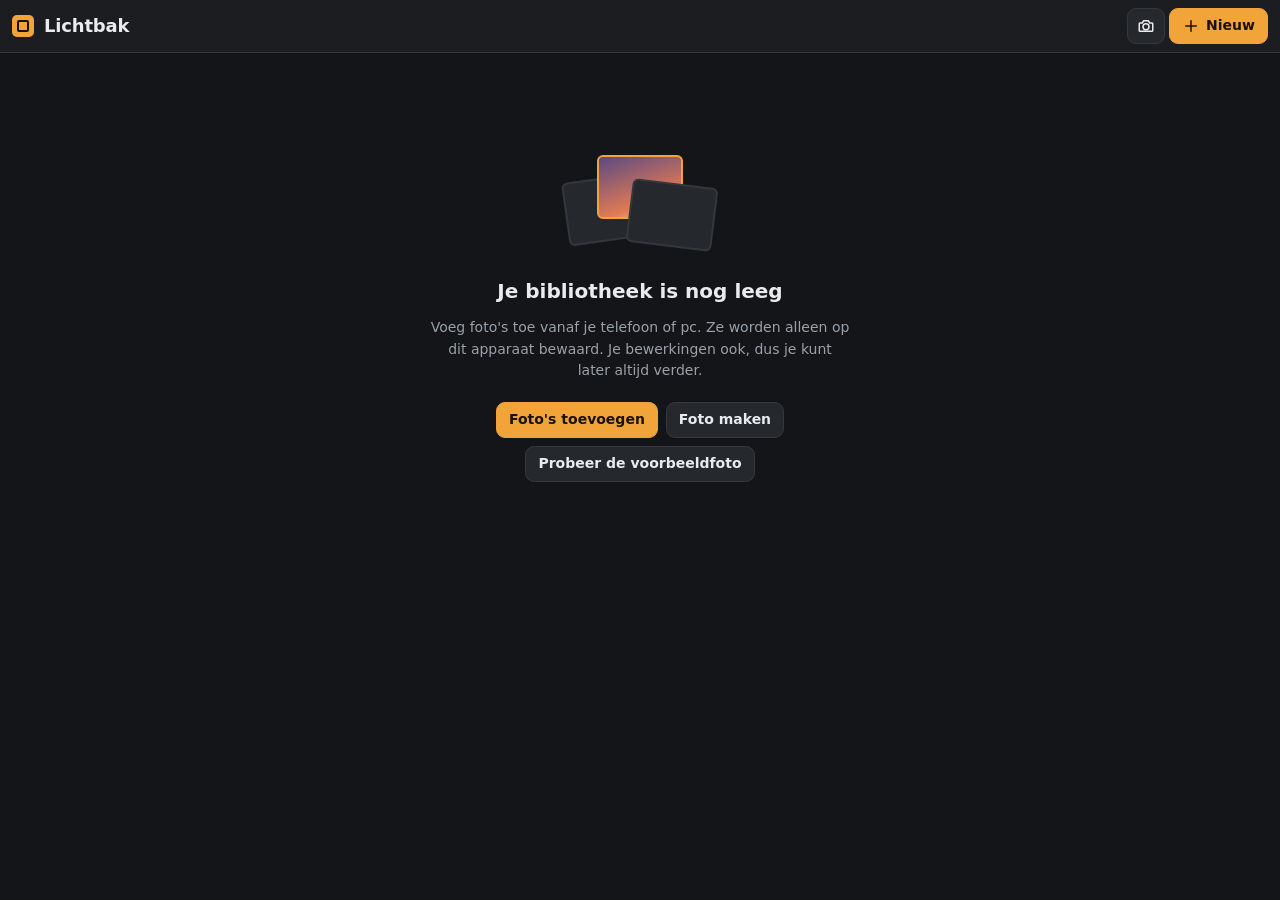
==== commit df721f40: "Add files via upload" ====
--- a/index.html
+++ b/index.html
@@ -1,2414 +1,178 @@
-<!DOCTYPE html><html lang="nl" data-theme="dark"><head><meta charset="utf-8"><meta name="viewport" content="width=device-width,initial-scale=1,viewport-fit=cover"><style>:root{color-scheme:light;box-sizing:border-box;padding-top:env(safe-area-inset-top,0px);padding-bottom:env(safe-area-inset-bottom,0px)}html{scroll-padding-top:env(safe-area-inset-top,0px)}body{margin:0;padding:0;font:14px -apple-system,BlinkMacSystemFont,sans-serif;background:#fff;color:#000}img{max-width:100%}[hidden]:not([hidden=until-found i]){display:none!important}</style>
+<!doctype html>
+<html lang="nl">
+<head>
+<meta charset="utf-8">
+<meta name="viewport" content="width=device-width, initial-scale=1, viewport-fit=cover">
+<meta name="theme-color" content="#141518">
+<meta name="description" content="Lichtbak: foto's bewerken op je telefoon en pc, ook offline. Je foto's blijven op je eigen apparaat.">
 <title>Lichtbak</title>
-<meta name="claude:viewport-fit-sides" content="cover">
+<link rel="manifest" href="manifest.webmanifest">
+<link rel="icon" type="image/png" href="icon-192.png">
+<link rel="apple-touch-icon" href="apple-touch-icon.png">
 <link rel="preconnect" href="https://fonts.googleapis.com">
 <link rel="preconnect" href="https://fonts.gstatic.com" crossorigin>
-<link rel="stylesheet" href="https://fonts.googleapis.com/css2?family=Inter:wght@400;500;600;700&family=Sora:wght@500;600&family=JetBrains+Mono:wght@500&family=Playfair+Display:wght@700&family=Caveat:wght@700&family=Bebas+Neue&family=Courier+Prime:wght@700&display=swap">
-<style>
-/* Layout: werkbalk boven, donkere lichtbak (stage) links, bedieningspaneel rechts; op telefoon gestapeld */
-:root{
-  --bg:#eceef1; --surface:#f8f9fa; --surface-2:#e2e5e9; --line:#cfd4da; --fg:#1a1d21; --muted:#5b636d;
-  --accent:#b0640a; --accent-ink:#ffffff; --accent-soft:rgba(176,100,10,.12); --stage:#c8ccd2; --danger:#b3261e;
-  --f-display:"Sora", "Inter", system-ui, sans-serif; --f-body:"Inter", system-ui, -apple-system, "Segoe UI", sans-serif; --f-mono:"JetBrains Mono", ui-monospace, Menlo, monospace;
-}
-@media (prefers-color-scheme: dark){:root:not([data-theme="light"]){
-  --bg:#16181b; --surface:#1d2024; --surface-2:#272b30; --line:#343a41; --fg:#e8eaed; --muted:#959ca6;
-  --accent:#f0a43a; --accent-ink:#1a1206; --accent-soft:rgba(240,164,58,.14); --stage:#0e0f11; --danger:#ff8a80; color-scheme:dark}}
-:root[data-theme="dark"]{
-  --bg:#000000; --surface:#0e0e10; --surface-2:#1b1c1f; --line:#2a2c30; --fg:#ececee; --muted:#9b9ea6;
-  --accent:#f0a43a; --accent-ink:#1a1206; --accent-soft:rgba(240,164,58,.15); --stage:#000000; --danger:#ff8a80; color-scheme:dark}
-:root[data-theme="dark"] body{background:#000}
-:root[data-theme="dark"] .wrap{box-shadow:0 0 0 1px rgba(255,255,255,.08),0 8px 30px rgba(0,0,0,.6)}
+<link rel="stylesheet" href="https://fonts.googleapis.com/css2?family=Inter:wght@600&family=Playfair+Display:wght@700&family=Caveat:wght@700&family=Bebas+Neue&family=Courier+Prime:wght@700&display=swap">
+<link rel="stylesheet" href="app.css">
+<script type="module" src="app.js"></script>
+</head>
+<body>
 
-[hidden]{display:none!important}
-html,body{height:100%}
-body{background:var(--bg);color:var(--fg);font-family:var(--f-body);font-size:14px;-webkit-font-smoothing:antialiased}
-button,input,select,textarea{font:inherit;color:inherit}
-.app{height:100%;display:grid;grid-template-rows:auto minmax(0,1fr)}
-.bar{display:flex;flex-wrap:wrap;align-items:center;gap:8px 12px;padding-block:10px;padding-left:max(16px,env(safe-area-inset-left,0px));padding-right:max(16px,env(safe-area-inset-right,0px));border-bottom:1px solid var(--line);background:var(--surface)}
-.brand{display:flex;align-items:center;gap:10px;margin-right:auto;min-width:0}
-.brand h1{font-family:var(--f-display);font-weight:600;font-size:17px;margin:0;letter-spacing:-.01em}
-.mark{width:22px;height:22px;border-radius:5px;background:var(--accent);position:relative;flex:none}
-.mark::after{content:"";position:absolute;inset:5px;border:2px solid var(--accent-ink);border-radius:2px}
-.file{font-family:var(--f-mono);font-size:12px;color:var(--muted);white-space:nowrap;overflow:hidden;text-overflow:ellipsis;max-width:220px}
-.tools{display:flex;flex-wrap:wrap;gap:6px}
-.btn{display:inline-flex;align-items:center;gap:6px;height:34px;padding:0 12px;border-radius:8px;border:1px solid var(--line);background:var(--surface-2);cursor:pointer;font-weight:500;white-space:nowrap;user-select:none;-webkit-user-select:none}
-.btn:hover{border-color:var(--muted)}
-.btn:disabled{opacity:.4;cursor:default}
-.btn.icon{padding:0;width:34px;justify-content:center}
-.btn.primary{background:var(--accent);border-color:var(--accent);color:var(--accent-ink);font-weight:600}
-.btn.on{background:var(--accent-soft);border-color:var(--accent);color:var(--accent)}
-.btn svg{width:17px;height:17px;flex:none}
-:focus-visible{outline:2px solid var(--accent);outline-offset:2px}
-
-.main{display:grid;grid-template-columns:minmax(0,1fr) 340px;min-height:0}
-.stage{position:relative;min-height:0;min-width:0;background:var(--stage);display:grid;place-items:center;overflow:hidden;touch-action:none}
-.wrap{position:relative;overflow:hidden;box-shadow:0 8px 30px rgba(0,0,0,.35)}
-.wrap canvas{display:block;width:100%;height:100%}
-.badge{position:absolute;top:12px;left:12px;background:rgba(0,0,0,.6);color:#fff;font-size:12px;font-weight:600;padding:4px 9px;border-radius:999px;letter-spacing:.04em;text-transform:uppercase;pointer-events:none}
-.drop{position:absolute;inset:12px;border:2px dashed var(--accent);border-radius:12px;background:rgba(0,0,0,.45);color:#fff;display:grid;place-items:center;font-size:16px;font-weight:600;pointer-events:none}
-
-.crop{position:absolute;box-shadow:0 0 0 9999px rgba(0,0,0,.58);border:1px solid rgba(255,255,255,.9);cursor:move;touch-action:none;
-  background-image:linear-gradient(rgba(255,255,255,.35),rgba(255,255,255,.35)),linear-gradient(rgba(255,255,255,.35),rgba(255,255,255,.35)),linear-gradient(90deg,rgba(255,255,255,.35),rgba(255,255,255,.35)),linear-gradient(90deg,rgba(255,255,255,.35),rgba(255,255,255,.35));
-  background-size:100% 1px,100% 1px,1px 100%,1px 100%;background-position:0 33.33%,0 66.66%,33.33% 0,66.66% 0;background-repeat:no-repeat}
-.h{position:absolute;width:22px;height:22px;touch-action:none}
-.h::after{content:"";position:absolute;inset:6px;background:#fff;border-radius:2px;box-shadow:0 0 0 1px rgba(0,0,0,.4)}
-.h[data-h=nw]{left:-11px;top:-11px;cursor:nwse-resize}.h[data-h=ne]{right:-11px;top:-11px;cursor:nesw-resize}
-.h[data-h=sw]{left:-11px;bottom:-11px;cursor:nesw-resize}.h[data-h=se]{right:-11px;bottom:-11px;cursor:nwse-resize}
-.h[data-h=n]{left:calc(50% - 11px);top:-11px;cursor:ns-resize}.h[data-h=s]{left:calc(50% - 11px);bottom:-11px;cursor:ns-resize}
-.h[data-h=w]{top:calc(50% - 11px);left:-11px;cursor:ew-resize}.h[data-h=e]{top:calc(50% - 11px);right:-11px;cursor:ew-resize}
-.h[data-h=n]::after,.h[data-h=s]::after{inset:8px 4px}.h[data-h=w]::after,.h[data-h=e]::after{inset:4px 8px}
-.crop.locked .h[data-h=n],.crop.locked .h[data-h=s],.crop.locked .h[data-h=e],.crop.locked .h[data-h=w]{display:none}
-.tbox{position:absolute;border:1px dashed rgba(255,255,255,.85);outline:1px dashed rgba(0,0,0,.5);outline-offset:1px;pointer-events:none}
-.wrap.textmode{cursor:grab}
-
-.panel{border-left:1px solid var(--line);background:var(--surface);overflow-y:auto;min-height:0;display:flex;flex-direction:column}
-.tabs{display:grid;grid-template-columns:repeat(4,1fr);gap:4px;padding-block:12px 0;padding-left:max(16px,env(safe-area-inset-left,0px));padding-right:max(16px,env(safe-area-inset-right,0px));position:sticky;top:0;background:var(--surface);z-index:2;border-bottom:1px solid var(--line)}
-.tab{border:0;background:none;padding:9px 2px 11px;cursor:pointer;color:var(--muted);font-weight:500;border-bottom:2px solid transparent;margin-bottom:-1px}
-.tab[aria-selected=true]{color:var(--fg);border-bottom-color:var(--accent);font-weight:600}
-.sec{padding-block:16px 24px;padding-left:max(16px,env(safe-area-inset-left,0px));padding-right:max(16px,env(safe-area-inset-right,0px));display:flex;flex-direction:column;gap:20px}
-.group{display:flex;flex-direction:column;gap:12px}
-.glabel{font-size:11px;font-weight:600;text-transform:uppercase;letter-spacing:.09em;color:var(--muted)}
-.sl{display:grid;grid-template-columns:1fr auto;gap:2px 8px;align-items:center}
-.sl label{font-weight:500;cursor:default}
-.sl output{font-family:var(--f-mono);font-size:12px;color:var(--muted);font-variant-numeric:tabular-nums;min-width:3.5ch;text-align:right}
-.sl output.set{color:var(--accent)}
-.sl input{grid-column:1/-1}
-input[type=range]{-webkit-appearance:none;appearance:none;width:100%;height:22px;background:transparent;margin:0;cursor:pointer;--a:50%;--b:50%}
-input[type=range]::-webkit-slider-runnable-track{height:4px;border-radius:2px;background:linear-gradient(90deg,var(--line) var(--a),var(--accent) var(--a),var(--accent) var(--b),var(--line) var(--b))}
-input[type=range]::-moz-range-track{height:4px;border-radius:2px;background:linear-gradient(90deg,var(--line) var(--a),var(--accent) var(--a),var(--accent) var(--b),var(--line) var(--b))}
-input[type=range]::-webkit-slider-thumb{-webkit-appearance:none;width:16px;height:16px;border-radius:50%;background:var(--fg);border:3px solid var(--surface);margin-top:-6px;box-shadow:0 0 0 1px var(--line)}
-input[type=range]::-moz-range-thumb{width:12px;height:12px;border-radius:50%;background:var(--fg);border:3px solid var(--surface);box-shadow:0 0 0 1px var(--line)}
-.hint{color:var(--muted);font-size:12.5px;line-height:1.5;margin:0}
-.link{background:none;border:0;padding:0;color:var(--accent);font-weight:600;cursor:pointer;align-self:flex-start}
-
-.fgrid{display:grid;grid-template-columns:repeat(3,1fr);gap:10px}
-.fbtn{border:0;background:none;padding:0;cursor:pointer;display:flex;flex-direction:column;gap:5px;align-items:stretch;color:var(--muted);font-size:12px;font-weight:500}
-.fbtn canvas{width:100%;aspect-ratio:1;border-radius:8px;display:block;background:var(--surface-2);outline:2px solid transparent;outline-offset:2px}
-.fbtn[aria-pressed=true]{color:var(--fg);font-weight:600}
-.fbtn[aria-pressed=true] canvas{outline-color:var(--accent)}
-
-.chips{display:flex;flex-wrap:wrap;gap:6px}
-.chip{height:30px;padding:0 11px;border-radius:999px;border:1px solid var(--line);background:var(--surface-2);cursor:pointer;font-size:13px;font-weight:500;font-variant-numeric:tabular-nums}
-.chip[aria-pressed=true]{background:var(--accent);border-color:var(--accent);color:var(--accent-ink)}
-.row{display:flex;flex-wrap:wrap;gap:6px}
-.info{font-family:var(--f-mono);font-size:12px;color:var(--muted)}
-
-textarea{width:100%;box-sizing:border-box;min-height:64px;resize:vertical;border:1px solid var(--line);border-radius:8px;background:var(--bg);padding:9px 10px;line-height:1.4}
-.fonts{display:grid;grid-template-columns:1fr 1fr;gap:6px}
-.fontbtn{height:40px;border:1px solid var(--line);border-radius:8px;background:var(--surface-2);cursor:pointer;font-size:17px}
-.fontbtn[aria-pressed=true]{border-color:var(--accent);background:var(--accent-soft);color:var(--accent)}
-.swatches{display:flex;flex-wrap:wrap;gap:8px;align-items:center}
-.sw{width:28px;height:28px;border-radius:50%;border:1px solid var(--line);cursor:pointer;padding:0}
-.sw[aria-pressed=true]{box-shadow:0 0 0 2px var(--surface),0 0 0 4px var(--accent)}
-input[type=color]{width:34px;height:30px;border:1px solid var(--line);border-radius:8px;background:var(--surface-2);padding:2px;cursor:pointer}
-.anchors{display:grid;grid-template-columns:repeat(3,34px);gap:4px}
-.anc{width:34px;height:26px;border:1px solid var(--line);border-radius:5px;background:var(--surface-2);cursor:pointer;position:relative}
-.anc::after{content:"";position:absolute;width:6px;height:6px;border-radius:50%;background:var(--muted);left:calc(50% - 3px);top:calc(50% - 3px)}
-.anc[aria-pressed=true]{border-color:var(--accent);background:var(--accent-soft)}
-.anc[aria-pressed=true]::after{background:var(--accent)}
-.toggle{display:flex;align-items:center;gap:8px;cursor:pointer;font-weight:500}
-.toggle input{accent-color:var(--accent);width:16px;height:16px}
-
-.dlg{position:fixed;inset:0;background:rgba(0,0,0,.55);display:grid;place-items:center;z-index:50;padding-left:max(16px,env(safe-area-inset-left,0px));padding-right:max(16px,env(safe-area-inset-right,0px))}
-.card{background:var(--surface);border:1px solid var(--line);border-radius:14px;width:100%;max-width:420px;max-height:calc(100% - 32px);overflow:auto;padding:20px;box-sizing:border-box;display:flex;flex-direction:column;gap:16px;box-shadow:0 20px 60px rgba(0,0,0,.4)}
-.card h2{font-family:var(--f-display);font-size:18px;margin:0;font-weight:600}
-.field{display:flex;flex-direction:column;gap:6px}
-.field>label{font-weight:500}
-.field input[type=text],.field select{height:36px;border:1px solid var(--line);border-radius:8px;background:var(--bg);padding:0 10px;width:100%;box-sizing:border-box}
-.actions{display:flex;justify-content:flex-end;gap:8px;flex-wrap:wrap}
-.fallback img{width:100%;border-radius:8px;display:block}
-.toast{position:fixed;left:50%;bottom:calc(20px + env(safe-area-inset-bottom,0px));transform:translateX(-50%);background:var(--fg);color:var(--bg);padding:10px 16px;border-radius:10px;font-weight:500;z-index:60;max-width:calc(100% - 32px);box-sizing:border-box;text-align:center;box-shadow:0 10px 30px rgba(0,0,0,.3)}
-
-@media (max-width:820px){
-  html,body{height:auto}
-  .app{height:auto;display:block}
-  .main{display:block}
-  .stage{height:56vh;min-height:300px}
-  .panel{border-left:0;border-top:1px solid var(--line);overflow:visible}
-  .tabs{position:static}
-  .btn .lbl{display:none}
-  .btn.primary .lbl{display:inline}
-  .file{max-width:120px}
-}
-@media (prefers-reduced-motion: reduce){*{transition:none!important}}
-/* ===== Werkruimte-schakelaar (Foto / Video) ===== */
-.ws{display:inline-flex;padding:3px;border-radius:9px;background:var(--surface-2);border:1px solid var(--line);gap:2px;flex:none}
-.ws button{border:0;background:none;height:26px;padding:0 11px;border-radius:6px;cursor:pointer;font-weight:500;color:var(--muted);font-size:13px}
-.ws button[aria-selected=true]{background:var(--surface);color:var(--fg);font-weight:600;box-shadow:0 1px 2px rgba(0,0,0,.15)}
-body.vmode .app>.main, body.vmode .bar>.tools:not(#vtools){display:none!important}
-body:not(.vmode) #vmain, body:not(.vmode) #vtools{display:none!important}
-
-/* ===== Video-werkruimte ===== */
-:root{--c-video:#4a78c8;--c-image:#2b9a8c;--c-audio:#3c9a58;--c-text:var(--accent);--th:136px}
-#vmain{display:grid;grid-template-columns:minmax(0,1fr) 340px;grid-template-rows:minmax(0,1fr) auto;min-height:0;position:relative}
-.vview{grid-column:1;grid-row:1;display:flex;flex-direction:column;min-height:0;min-width:0;background:var(--stage)}
-.vscreen{flex:1;min-height:0;position:relative;display:grid;place-items:center;overflow:hidden;touch-action:none}
-.vframe{position:relative;box-shadow:0 0 0 1px rgba(255,255,255,.1),0 8px 30px rgba(0,0,0,.5);background:#000}
-.vframe canvas{display:block;width:100%;height:100%}
-.vframe.grab{cursor:move}
-.vempty{position:absolute;inset:0;display:grid;place-items:center;text-align:center;color:#fff;padding:16px}
-.vempty p{margin:8px 0 14px;opacity:.75;font-size:13px}
-.vempty .ttl{font-family:var(--f-display);font-size:17px;font-weight:600}
-.transport{display:flex;align-items:center;gap:6px;padding:8px 12px;background:var(--surface);border-top:1px solid var(--line);flex-wrap:wrap}
-.transport .time{font-family:var(--f-mono);font-size:13px;font-variant-numeric:tabular-nums;margin-left:6px;white-space:nowrap}
-.transport .time span{color:var(--muted)}
-.transport .sp{flex:1}
-.btn.play{width:42px;padding:0;justify-content:center}
-
-.vpanel{grid-column:2;grid-row:1;border-left:1px solid var(--line);background:var(--surface);overflow-y:auto;min-height:0;display:flex;flex-direction:column}
-.vpanel .tabs{grid-template-columns:repeat(4,1fr)}
-.vpanel .sec{gap:18px}
-.bin{display:flex;flex-direction:column;gap:6px}
-.bitem{display:grid;grid-template-columns:64px minmax(0,1fr) auto;gap:10px;align-items:center;padding:6px;border:1px solid var(--line);border-radius:10px;background:var(--bg);cursor:grab}
-.bitem .bt{width:64px;height:40px;border-radius:6px;background:var(--surface-2) center/cover no-repeat;display:grid;place-items:center;color:var(--muted)}
-.bitem .bt svg{width:18px;height:18px}
-.bitem .bn{font-weight:500;white-space:nowrap;overflow:hidden;text-overflow:ellipsis}
-.bitem .bm{font-family:var(--f-mono);font-size:11.5px;color:var(--muted)}
-.bitem .ba{display:flex;gap:4px}
-.bitem .btn{height:30px}
-.bitem .btn.icon{width:30px}
-.bigdrop{border:2px dashed var(--line);border-radius:12px;padding:20px 14px;text-align:center;display:flex;flex-direction:column;gap:10px;align-items:center;color:var(--muted)}
-.vdrop{position:absolute;inset:10px;border:2px dashed var(--accent);border-radius:12px;background:rgba(0,0,0,.5);color:#fff;display:grid;place-items:center;font-size:16px;font-weight:600;pointer-events:none;z-index:20}
-.fmtgrid{display:grid;grid-template-columns:1fr 1fr;gap:8px}
-.fmt{border:1px solid var(--line);background:var(--surface-2);border-radius:10px;padding:10px;cursor:pointer;display:flex;gap:10px;align-items:center;text-align:left}
-.fmt i{flex:none;border:2px solid currentColor;border-radius:3px;color:var(--muted)}
-.fmt b{display:block;font-weight:600;font-size:13px}
-.fmt small{color:var(--muted);font-size:11.5px}
-.fmt[aria-pressed=true]{border-color:var(--accent);background:var(--accent-soft)}
-.fmt[aria-pressed=true] i{color:var(--accent)}
-.kv{display:grid;grid-template-columns:auto 1fr;gap:4px 12px;font-size:12.5px}
-.kv dt{color:var(--muted)} .kv dd{margin:0;font-family:var(--f-mono);font-size:12px;text-align:right}
-.cliphead{display:flex;align-items:center;gap:8px}
-.cliphead .dot{width:10px;height:10px;border-radius:3px;flex:none}
-.cliphead b{font-family:var(--f-display);font-weight:600;font-size:15px;white-space:nowrap;overflow:hidden;text-overflow:ellipsis}
-.pos3{display:grid;grid-template-columns:repeat(3,1fr);gap:6px}
-
-/* tijdlijn */
-.tl{grid-column:1/-1;grid-row:2;border-top:1px solid var(--line);background:var(--surface);display:flex;flex-direction:column;min-width:0}
-.tlbar{display:flex;align-items:center;gap:6px;padding:7px 12px;border-bottom:1px solid var(--line);flex-wrap:wrap}
-.tlbar .sep{width:1px;height:22px;background:var(--line);margin:0 4px}
-.tlbar .sp{flex:1}
-.tlbar .btn{height:30px;padding:0 10px;font-size:13px}
-.tlbar .btn.icon{width:30px;padding:0}
-.tlbar input[type=range]{width:110px}
-.tlscroll{overflow:auto;position:relative;max-height:min(300px,40vh);overscroll-behavior:contain}
-.tlinner{position:relative;min-width:100%}
-.trow{display:flex;height:50px;border-bottom:1px solid var(--line)}
-.trow.au{height:44px}
-.trow.ruler{height:26px;position:sticky;top:0;z-index:6;background:var(--surface)}
-.th{position:sticky;left:0;z-index:5;width:var(--th);flex:none;background:var(--surface);border-right:1px solid var(--line);display:flex;align-items:center;justify-content:space-between;padding:0 2px 0 10px;gap:4px;box-sizing:border-box;font-size:12px;white-space:nowrap;font-weight:600;color:var(--muted)}
-.th>span:last-child{display:flex;flex:none}
-.th .tn{overflow:hidden;text-overflow:ellipsis;min-width:0;cursor:text}
-.th .tnin{width:100%;min-width:0;height:24px;border:1px solid var(--accent);border-radius:5px;background:var(--bg);padding:0 5px;font-size:12px}
-.th button{border:0;background:none;width:24px;height:26px;border-radius:6px;cursor:pointer;color:var(--muted);display:grid;place-items:center}
-.th button svg{width:15px;height:15px}
-.th button.off{color:var(--danger)}
-.lane{position:relative;flex:1;background:var(--bg)}
-.trow.drop .lane{background:var(--accent-soft)}
-.ruler .lane{background:var(--surface);cursor:ew-resize}
-.ruler canvas{position:absolute;top:0;left:0;height:26px;pointer-events:none}
-.clip{position:absolute;top:3px;bottom:3px;border-radius:6px;box-sizing:border-box;border:1px solid rgba(0,0,0,.25);overflow:hidden;cursor:grab;touch-action:none;color:#fff;font-size:11.5px;font-weight:600;user-select:none;-webkit-user-select:none;background-repeat:repeat-x;background-size:auto 100%}
-.clip.video{background-color:var(--c-video)} .clip.image{background-color:var(--c-image)} .clip.audio{background-color:var(--c-audio)} .clip.text{background-color:var(--c-text);color:var(--accent-ink)}
-.clip .cl{position:absolute;left:6px;right:6px;top:3px;white-space:nowrap;overflow:hidden;text-overflow:ellipsis;text-shadow:0 1px 2px rgba(0,0,0,.6);z-index:2;pointer-events:none}
-.clip.text .cl{text-shadow:none}
-.clip.video .cl,.clip.image .cl{background:rgba(0,0,0,.45);border-radius:4px;padding:1px 5px;left:4px;right:auto;max-width:calc(100% - 14px);box-sizing:border-box}
-.clip canvas.wf{position:absolute;left:0;bottom:0;width:100%;height:45%;pointer-events:none;opacity:.6}
-.clip.audio canvas.wf{height:100%;opacity:.85}
-.clip .fd{position:absolute;top:0;bottom:0;pointer-events:none;z-index:1}
-.clip .fd.i{left:0;background:linear-gradient(to bottom right,rgba(0,0,0,.45) 50%,transparent 50%)}
-.clip .fd.o{right:0;background:linear-gradient(to bottom left,rgba(0,0,0,.45) 50%,transparent 50%)}
-.clip .eg{position:absolute;top:0;bottom:0;width:8px;z-index:3;cursor:ew-resize}
-.clip .eg.l{left:0} .clip .eg.r{right:0}
-.clip .eg::after{content:"";position:absolute;top:30%;bottom:30%;left:3px;width:2px;border-radius:1px;background:rgba(255,255,255,.7)}
-.clip.sel{outline:2px solid var(--fg);outline-offset:-1px;box-shadow:0 0 0 3px var(--accent)}
-.clip .spd{position:absolute;right:5px;bottom:3px;font-family:var(--f-mono);font-size:10px;background:rgba(0,0,0,.5);padding:0 4px;border-radius:3px;z-index:2}
-.ph{position:absolute;top:0;bottom:0;width:2px;margin-left:-1px;background:#e5484d;z-index:7;pointer-events:none}
-.ph::before{content:"";position:absolute;top:0;left:-6px;border:7px solid transparent;border-top:9px solid #e5484d}
-.snapl{position:absolute;top:0;bottom:0;width:1px;background:var(--accent);z-index:8;pointer-events:none}
-.ghost{position:fixed;z-index:70;pointer-events:none;padding:6px 10px;border-radius:8px;background:var(--accent);color:var(--accent-ink);font-weight:600;font-size:12px;box-shadow:0 6px 20px rgba(0,0,0,.3)}
-
-.expov{position:fixed;inset:0;z-index:65;background:rgba(0,0,0,.6);display:grid;place-items:center;padding:16px}
-.prog{height:8px;border-radius:4px;background:var(--surface-2);overflow:hidden}
-.prog i{display:block;height:100%;background:var(--accent);width:0}
-.vfall video{width:100%;border-radius:8px;display:block;max-height:50vh;background:#000}
-
-@media (max-width:820px){
-  #vmain{display:flex;flex-direction:column}
-  .vview{order:1}
-  .vscreen{height:min(56vh,62vw + 120px);min-height:240px;flex:none}
-  .tl{order:2}
-  .tlscroll{max-height:none}
-  .vpanel{order:3;border-left:0;border-top:1px solid var(--line);overflow:visible}
-  .vpanel .tabs{position:static}
-  .tlbar .lbl{display:none}
-  .transport .lbl{display:none}
-  :root{--th:96px}
-  .clip .eg{width:14px}
-}
-@media (max-width:820px){
-  .tlbar input[type=range],.tlbar .sep{display:none}
-  :root{--th:146px}
-  .transport #vFmtInfo{display:none}
-}
-
-/* menu, sjablonen, volledig scherm */
-.menu{position:fixed;z-index:75;min-width:190px;background:var(--surface);border:1px solid var(--line);border-radius:10px;padding:5px;box-shadow:0 12px 40px rgba(0,0,0,.5);display:flex;flex-direction:column}
-.menu button{border:0;background:none;text-align:left;padding:8px 10px;border-radius:6px;cursor:pointer;font-weight:500}
-.menu button:hover:not(:disabled),.menu button:focus-visible{background:var(--surface-2)}
-.menu button:disabled{opacity:.35;cursor:default}
-.menu button.danger{color:var(--danger)}
-.tinput{height:36px;border:1px solid var(--line);border-radius:8px;background:var(--bg);padding:0 10px;width:100%;box-sizing:border-box}
-.tplgrid{display:grid;grid-template-columns:1fr 1fr;gap:10px}
-.tpl{border:1px solid var(--line);background:var(--surface-2);border-radius:10px;padding:6px 6px 9px;cursor:pointer;display:flex;flex-direction:column;gap:3px;text-align:left}
-.tpl:hover,.ptpl:hover{border-color:var(--accent)}
-.tpl b,.ptpl b{font-size:13px;font-weight:600;padding:0 3px}
-.tpl small,.ptpl small{color:var(--muted);font-size:11.5px;line-height:1.35;padding:0 3px}
-.tplv{position:relative;aspect-ratio:16/9;border-radius:6px;overflow:hidden;background:linear-gradient(135deg,#3a3f47,#15171a);margin-bottom:4px}
-.tplv span{position:absolute;white-space:nowrap;line-height:1.1;padding:2px 4px;border-radius:2px;max-width:92%;overflow:hidden;text-overflow:ellipsis}
-.tplv small{display:block;font-family:Inter,sans-serif;font-weight:500;font-size:.6em;opacity:.85;color:inherit;padding:0}
-.ptpl{border:1px solid var(--line);background:var(--surface-2);border-radius:10px;padding:10px;cursor:pointer;display:flex;flex-direction:column;gap:2px;text-align:left}
-.vview:fullscreen{background:#000}
-.vview.theater{position:fixed;inset:0;z-index:80;background:#000}
-.vview:fullscreen .vscreen,.vview.theater .vscreen{background:#000}
-.vview:fullscreen .vframe,.vview.theater .vframe{box-shadow:none}
-body.noscroll{overflow:hidden}
-
-</style>
-</head><body>
-
-<div class="app">
-  <header class="bar">
-    <div class="brand"><span class="mark" aria-hidden="true"></span><h1>Lichtbak</h1><div class="ws" role="tablist" aria-label="Werkruimte"><button role="tab" data-ws="foto" aria-selected="true">Foto</button><button role="tab" data-ws="video" aria-selected="false">Video</button></div><span class="file" id="fileName">voorbeeldfoto</span></div>
-    <div class="tools">
-      <button class="btn" id="openBtn" title="Foto openen (of sleep / plak een foto)"><svg viewBox="0 0 24 24" fill="none" stroke="currentColor" stroke-width="2" stroke-linecap="round" stroke-linejoin="round"><rect x="3" y="4" width="18" height="16" rx="2"/><circle cx="9" cy="10" r="2"/><path d="m21 16-5-5-9 9"/></svg><span class="lbl">Foto openen</span></button>
-      <button class="btn icon" id="undoBtn" title="Ongedaan maken (Ctrl+Z)" aria-label="Ongedaan maken"><svg viewBox="0 0 24 24" fill="none" stroke="currentColor" stroke-width="2" stroke-linecap="round" stroke-linejoin="round"><path d="M9 14 4 9l5-5"/><path d="M4 9h11a5 5 0 0 1 0 10h-3"/></svg></button>
-      <button class="btn icon" id="redoBtn" title="Opnieuw (Ctrl+Shift+Z)" aria-label="Opnieuw"><svg viewBox="0 0 24 24" fill="none" stroke="currentColor" stroke-width="2" stroke-linecap="round" stroke-linejoin="round"><path d="m15 14 5-5-5-5"/><path d="M20 9H9a5 5 0 0 0 0 10h3"/></svg></button>
-      <button class="btn" id="compareBtn" title="Ingedrukt houden om het origineel te zien (toets \)"><svg viewBox="0 0 24 24" fill="none" stroke="currentColor" stroke-width="2" stroke-linecap="round" stroke-linejoin="round"><rect x="3" y="4" width="18" height="16" rx="2"/><path d="M12 4v16"/></svg><span class="lbl">Voor/na</span></button>
-      <button class="btn primary" id="exportBtn"><svg viewBox="0 0 24 24" fill="none" stroke="currentColor" stroke-width="2" stroke-linecap="round" stroke-linejoin="round"><path d="M12 3v12"/><path d="m7 10 5 5 5-5"/><path d="M5 21h14"/></svg><span class="lbl">Opslaan</span></button>
+<section id="library" class="view">
+  <header class="top">
+    <div class="brand"><span class="mark" aria-hidden="true"></span><h1>Lichtbak</h1></div>
+    <div class="actions">
+      <button id="installBtn" class="btn" hidden>Installeren</button>
+      <button id="selectBtn" class="btn">Selecteren</button>
+      <button id="camBtn" class="btn icon" aria-label="Camera" title="Camera"><svg viewBox="0 0 24 24"><path d="M4 8h3l2-3h6l2 3h3a1 1 0 0 1 1 1v9a1 1 0 0 1-1 1H4a1 1 0 0 1-1-1V9a1 1 0 0 1 1-1z"/><circle cx="12" cy="13" r="4"/></svg></button>
+      <button id="importBtn" class="btn primary"><svg viewBox="0 0 24 24"><path d="M12 5v14M5 12h14"/></svg><span>Nieuw</span></button>
     </div>
-    <div class="tools" id="vtools">
-      <button class="btn" id="vImportBtn" title="Video, foto of muziek importeren (of sleep bestanden hierheen)"><svg viewBox="0 0 24 24" fill="none" stroke="currentColor" stroke-width="2" stroke-linecap="round" stroke-linejoin="round"><path d="M12 5v14"/><path d="M5 12h14"/></svg><span class="lbl">Importeren</span></button>
-      <button class="btn icon" id="vUndo" title="Ongedaan maken (Ctrl+Z)" aria-label="Ongedaan maken"><svg viewBox="0 0 24 24" fill="none" stroke="currentColor" stroke-width="2" stroke-linecap="round" stroke-linejoin="round"><path d="M9 14 4 9l5-5"/><path d="M4 9h11a5 5 0 0 1 0 10h-3"/></svg></button>
-      <button class="btn icon" id="vRedo" title="Opnieuw (Ctrl+Shift+Z)" aria-label="Opnieuw"><svg viewBox="0 0 24 24" fill="none" stroke="currentColor" stroke-width="2" stroke-linecap="round" stroke-linejoin="round"><path d="m15 14 5-5-5-5"/><path d="M20 9H9a5 5 0 0 0 0 10h3"/></svg></button>
-      <button class="btn primary" id="vExportBtn"><svg viewBox="0 0 24 24" fill="none" stroke="currentColor" stroke-width="2" stroke-linecap="round" stroke-linejoin="round"><path d="M12 3v12"/><path d="m7 10 5 5 5-5"/><path d="M5 21h14"/></svg><span class="lbl">Exporteren</span></button>
+    <div class="menu" id="addMenu" hidden>
+      <button data-add="photos">Foto's toevoegen</button>
+      <button data-add="camera">Camera (in Lichtbak)</button>
+      <button data-add="native">Telefooncamera-app</button>
+      <button data-add="blank">Nieuw leeg document (lagen)</button>
+      <button data-add="sample">Voorbeeldfoto toevoegen</button>
     </div>
   </header>
+  <div class="lib-scroll" id="libScroll">
+    <div class="lib-meta" id="libMeta"></div>
+    <div class="grid" id="grid"></div>
+    <div class="empty" id="empty" hidden>
+      <div class="empty-art" aria-hidden="true"><span></span><span></span><span></span></div>
+      <h2>Je bibliotheek is nog leeg</h2>
+      <p>Voeg foto's toe vanaf je telefoon of pc. Ze worden alleen op dit apparaat bewaard. Je bewerkingen ook, dus je kunt later altijd verder.</p>
+      <div class="row center">
+        <button class="btn primary" id="emptyImport">Foto's toevoegen</button>
+        <button class="btn" id="emptyCam">Foto maken</button>
+        <button class="btn" id="sampleBtn">Probeer de voorbeeldfoto</button>
+      </div>
+    </div>
+  </div>
+  <div class="selbar" id="selbar" hidden>
+    <div class="selinfo"><span id="selCount">0 geselecteerd</span><button class="link" id="selAll">Alles</button></div>
+    <div class="selactions">
+      <button class="btn" id="selPreset">Preset</button>
+      <button class="btn" id="selPaste">Plakken</button>
+      <button class="btn" id="selExport">Exporteren</button>
+      <button class="btn danger" id="selDelete">Verwijderen</button>
+      <button class="btn primary" id="selDone">Klaar</button>
+    </div>
+  </div>
+  <div class="dropzone" id="dropzone" hidden>Laat los om toe te voegen</div>
+</section>
 
-  <div class="main">
-    <main class="stage" id="stage">
+<section id="editor" class="view" hidden>
+  <header class="top ed-top">
+    <button class="btn icon ghost" id="backBtn" aria-label="Terug naar bibliotheek"><svg viewBox="0 0 24 24"><path d="M15 5l-7 7 7 7"/></svg></button>
+    <div class="ed-title"><span id="edName"></span><span id="edPos" class="muted"></span></div>
+    <div class="actions">
+      <button class="btn icon ghost wide-only" id="prevBtn" aria-label="Vorige foto"><svg viewBox="0 0 24 24"><path d="M14 7l-5 5 5 5"/></svg></button>
+      <button class="btn icon ghost wide-only" id="nextBtn" aria-label="Volgende foto"><svg viewBox="0 0 24 24"><path d="M10 7l5 5-5 5"/></svg></button>
+      <button class="btn icon ghost" id="undoBtn" aria-label="Ongedaan maken"><svg viewBox="0 0 24 24"><path d="M9 14 4 9l5-5"/><path d="M4 9h11a5 5 0 0 1 0 10h-3"/></svg></button>
+      <button class="btn icon ghost" id="redoBtn" aria-label="Opnieuw"><svg viewBox="0 0 24 24"><path d="m15 14 5-5-5-5"/><path d="M20 9H9a5 5 0 0 0 0 10h3"/></svg></button>
+      <button class="btn icon ghost" id="compareBtn" aria-label="Ingedrukt houden voor origineel" title="Ingedrukt houden voor het origineel (toets \)"><svg viewBox="0 0 24 24"><rect x="3" y="4" width="18" height="16" rx="2"/><path d="M12 4v16"/></svg></button>
+      <button class="btn icon ghost" id="moreBtn" aria-label="Meer opties"><svg viewBox="0 0 24 24"><circle cx="5" cy="12" r="1.3"/><circle cx="12" cy="12" r="1.3"/><circle cx="19" cy="12" r="1.3"/></svg></button>
+      <button class="btn primary" id="exportBtn"><svg viewBox="0 0 24 24"><path d="M12 3v12"/><path d="m7 10 5 5 5-5"/><path d="M5 21h14"/></svg><span class="wide-only">Exporteren</span></button>
+    </div>
+    <div class="menu" id="menu" hidden>
+      <button data-act="prev">Vorige foto</button>
+      <button data-act="next">Volgende foto</button>
+      <hr>
+      <button data-act="copy">Instellingen kopiëren…</button>
+      <button data-act="paste">Instellingen plakken</button>
+      <hr>
+      <button data-act="layers">Openen in Bewerken (lagen)</button>
+      <hr>
+      <button data-act="reset" class="danger-text">Alle bewerkingen herstellen</button>
+    </div>
+  </header>
+  <div class="ed-main">
+    <div class="stage" id="stage">
       <div class="wrap" id="wrap">
-        <canvas id="view"></canvas>
+        <canvas id="gl"></canvas>
+        <canvas id="ov"></canvas>
+        <svg id="svg" xmlns="http://www.w3.org/2000/svg"></svg>
         <div class="crop" id="cropBox" hidden>
           <span class="h" data-h="nw"></span><span class="h" data-h="ne"></span><span class="h" data-h="sw"></span><span class="h" data-h="se"></span>
           <span class="h" data-h="n"></span><span class="h" data-h="s"></span><span class="h" data-h="e"></span><span class="h" data-h="w"></span>
         </div>
-        <div class="tbox" id="tbox" hidden></div>
       </div>
       <div class="badge" id="origBadge" hidden>Origineel</div>
-      <div class="drop" id="dropHint" hidden>Laat los om de foto te openen</div>
-    </main>
-
-    <aside class="panel">
-      <nav class="tabs" role="tablist">
-        <button class="tab" role="tab" data-tab="adjust" aria-selected="true">Aanpassen</button>
-        <button class="tab" role="tab" data-tab="filters" aria-selected="false">Filters</button>
-        <button class="tab" role="tab" data-tab="crop" aria-selected="false">Bijsnijden</button>
-        <button class="tab" role="tab" data-tab="text" aria-selected="false">Tekst</button>
-      </nav>
-
-      <section class="sec" data-pane="adjust" id="adjustPane"></section>
-
-      <section class="sec" data-pane="filters" hidden>
-        <div class="fgrid" id="fgrid"></div>
-        <div class="sl"><label for="filterAmt">Sterkte</label><output id="out-filterAmt">100</output><input type="range" id="filterAmt" min="0" max="100" step="1" value="100"></div>
-      </section>
-
-      <section class="sec" data-pane="crop" hidden>
-        <div class="group"><span class="glabel">Verhouding</span><div class="chips" id="aspects"></div></div>
-        <div class="group"><span class="glabel">Draaien &amp; spiegelen</span>
-          <div class="row">
-            <button class="btn icon" id="rotL" title="90° linksom" aria-label="90 graden linksom draaien"><svg viewBox="0 0 24 24" fill="none" stroke="currentColor" stroke-width="2" stroke-linecap="round" stroke-linejoin="round"><path d="M3 4v5h5"/><path d="M3.5 9A9 9 0 1 1 6 18"/></svg></button>
-            <button class="btn icon" id="rotR" title="90° rechtsom" aria-label="90 graden rechtsom draaien"><svg viewBox="0 0 24 24" fill="none" stroke="currentColor" stroke-width="2" stroke-linecap="round" stroke-linejoin="round"><path d="M21 4v5h-5"/><path d="M20.5 9A9 9 0 1 0 18 18"/></svg></button>
-            <button class="btn" id="flipH" title="Horizontaal spiegelen"><svg viewBox="0 0 24 24" fill="none" stroke="currentColor" stroke-width="2" stroke-linecap="round" stroke-linejoin="round"><path d="M12 3v18"/><path d="M8 7 3 12l5 5V7z"/><path d="M16 7l5 5-5 5V7z"/></svg><span>Spiegel</span></button>
-            <button class="btn" id="flipV" title="Verticaal spiegelen"><svg viewBox="0 0 24 24" fill="none" stroke="currentColor" stroke-width="2" stroke-linecap="round" stroke-linejoin="round"><path d="M3 12h18"/><path d="M7 8l5-5 5 5H7z"/><path d="M7 16l5 5 5-5H7z"/></svg><span>Kantel</span></button>
-          </div>
-        </div>
-        <div class="sl"><label for="straighten">Rechtzetten</label><output id="out-straighten">0°</output><input type="range" id="straighten" min="-45" max="45" step="0.5" value="0"></div>
-        <div class="group"><span class="glabel">Uitsnede</span><span class="info" id="cropInfo">–</span>
-          <p class="hint">Sleep het kader of de hoekpunten op de foto.</p>
-          <button class="link" id="resetCrop">Bijsnijden herstellen</button>
-        </div>
-      </section>
-
-      <section class="sec" data-pane="text" hidden>
-        <div class="field"><label for="tContent">Tekst of watermerk</label><textarea id="tContent" placeholder="Bijv. © Sherah Draaijer"></textarea></div>
-        <div class="group"><span class="glabel">Lettertype</span><div class="fonts" id="fonts"></div></div>
-        <div class="sl"><label for="tSize">Grootte</label><output id="out-tSize">6</output><input type="range" id="tSize" min="1" max="30" step="0.5" value="6"></div>
-        <div class="sl"><label for="tOpacity">Dekking</label><output id="out-tOpacity">90%</output><input type="range" id="tOpacity" min="5" max="100" step="1" value="90"></div>
-        <div class="group"><span class="glabel">Kleur</span><div class="swatches" id="swatches"></div></div>
-        <div class="group"><span class="glabel">Positie</span><div class="anchors" id="anchors"></div><p class="hint">Of sleep de tekst op de foto naar de juiste plek.</p></div>
-        <div class="group">
-          <label class="toggle"><input type="checkbox" id="tShadow" checked> Schaduw</label>
-          <label class="toggle"><input type="checkbox" id="tBg"> Achtergrondvlak</label>
-        </div>
-      </section>
+      <div class="badge right" id="zoomBadge" hidden>100%</div>
+      <div class="loading" id="loading" hidden>Laden…</div>
+    </div>
+    <aside class="side" id="side">
+      <canvas id="histo" class="histo" width="512" height="128" aria-label="Histogram"></canvas>
+      <div class="panel" id="panel"></div>
+      <nav class="tools" id="tools" aria-label="Gereedschappen"></nav>
     </aside>
   </div>
-  <div id="vmain">
-    <section class="vview">
-      <div class="vscreen" id="vscreen">
-        <div class="vframe" id="vframe"><canvas id="vcanvas"></canvas></div>
-        <div class="vempty" id="vempty" hidden>
-          <div><div class="ttl">Begin een video</div><p>Importeer video’s, foto’s of muziek, of sleep ze hierheen.</p>
-          <button class="btn primary" id="vEmptyImport"><svg viewBox="0 0 24 24" fill="none" stroke="currentColor" stroke-width="2" stroke-linecap="round" stroke-linejoin="round"><path d="M12 5v14"/><path d="M5 12h14"/></svg><span>Bestanden importeren</span></button></div>
-        </div>
+</section>
+
+<section id="bewerk" class="view" hidden>
+  <header class="top ed-top">
+    <button class="btn icon ghost" id="bwBack" aria-label="Terug naar bibliotheek"><svg viewBox="0 0 24 24"><path d="M15 5l-7 7 7 7"/></svg></button>
+    <div class="ed-title"><span id="bwName"></span><span id="bwSize" class="muted"></span></div>
+    <div class="actions">
+      <button class="btn icon ghost" id="bwUndo" aria-label="Ongedaan maken"><svg viewBox="0 0 24 24"><path d="M9 14 4 9l5-5"/><path d="M4 9h11a5 5 0 0 1 0 10h-3"/></svg></button>
+      <button class="btn icon ghost" id="bwRedo" aria-label="Opnieuw"><svg viewBox="0 0 24 24"><path d="m15 14 5-5-5-5"/><path d="M20 9H9a5 5 0 0 0 0 10h3"/></svg></button>
+      <button class="btn ghost small zoombtn" id="bwZoom" title="Tik: 100% of passend">100%</button>
+      <button class="btn icon ghost wide-only" id="bwFit" aria-label="Passend in beeld"><svg viewBox="0 0 24 24"><path d="M4 9V4h5M20 9V4h-5M4 15v5h5M20 15v5h-5"/></svg></button>
+      <button class="btn icon ghost" id="bwMore" aria-label="Documentopties"><svg viewBox="0 0 24 24"><circle cx="5" cy="12" r="1.3"/><circle cx="12" cy="12" r="1.3"/><circle cx="19" cy="12" r="1.3"/></svg></button>
+      <button class="btn primary" id="bwExport"><svg viewBox="0 0 24 24"><path d="M12 3v12"/><path d="m7 10 5 5 5-5"/><path d="M5 21h14"/></svg><span class="wide-only">Exporteren</span></button>
+    </div>
+  </header>
+  <div class="bw-main">
+    <nav class="bw-tools" id="bwTools" aria-label="Gereedschappen"></nav>
+    <div class="bw-stage" id="bwStage" data-tool="brush"><canvas id="bwView"></canvas></div>
+    <aside class="side bw-side" id="bwSide"></aside>
+  </div>
+  <input type="color" id="bwColorIn" class="sr" tabindex="-1" aria-hidden="true">
+</section>
+
+<section id="camera" class="view cam" hidden>
+  <div class="cam-view" id="camView">
+    <div class="cam-frame" id="camFrame">
+      <video id="camVideo" playsinline muted></video>
+      <canvas id="camLive" hidden></canvas>
+      <div class="cam-grid" id="camGridLines"></div>
+    </div>
+    <div class="cam-level" id="camLevel" hidden></div>
+    <div class="cam-focus" id="camFocus" hidden></div>
+    <div class="cam-count" id="camCount" hidden></div>
+    <div class="cam-flash" id="camFlash" hidden></div>
+    <div class="cam-state" id="camState" hidden></div>
+  </div>
+  <div class="cam-top">
+    <button class="cam-ic" id="camClose" aria-label="Camera sluiten"><svg viewBox="0 0 24 24"><path d="M6 6l12 12M18 6 6 18"/></svg></button>
+    <div class="cam-tg">
+      <button class="cam-pill" id="camGrid">Raster</button>
+      <button class="cam-pill" id="camLevelBtn">Waterpas</button>
+      <button class="cam-pill" id="camTimer">Timer</button>
+      <button class="cam-pill" id="camTorch" hidden>Lamp</button>
+    </div>
+  </div>
+  <div class="cam-bottom">
+    <div class="cam-sliders">
+      <label class="cam-sl" id="camZoomBox" hidden><span>Zoom</span><input type="range" id="camZoom"><output id="camZoomOut"></output></label>
+      <label class="cam-sl" id="camExpBox" hidden><span>Belichting</span><input type="range" id="camExp"><output id="camExpOut">0</output></label>
+    </div>
+    <div class="cam-presets chips" id="camPresets"></div>
+    <div class="cam-row">
+      <button class="cam-last" id="camLast" hidden aria-label="Laatste foto openen"><img alt=""><span></span></button>
+      <span class="cam-spacer" id="camLastSpacer"></span>
+      <button class="cam-shutter" id="camShutter" aria-label="Foto maken"></button>
+      <div class="cam-side">
+        <button class="cam-ic" id="camFlip" aria-label="Wissel camera"><svg viewBox="0 0 24 24"><path d="M4 9a8 8 0 0 1 14-3l2 2"/><path d="M20 4v4h-4"/><path d="M20 15a8 8 0 0 1-14 3l-2-2"/><path d="M4 20v-4h4"/></svg></button>
+        <button class="cam-ic" id="camNative" aria-label="Telefooncamera-app gebruiken" title="Telefooncamera-app"><svg viewBox="0 0 24 24"><path d="M4 8h3l2-3h6l2 3h3a1 1 0 0 1 1 1v9a1 1 0 0 1-1 1H4a1 1 0 0 1-1-1V9a1 1 0 0 1 1-1z"/><circle cx="12" cy="13" r="4"/></svg></button>
       </div>
-      <div class="transport">
-        <button class="btn icon" id="vToStart" title="Naar begin (Home)" aria-label="Naar begin"><svg viewBox="0 0 24 24" fill="none" stroke="currentColor" stroke-width="2" stroke-linecap="round" stroke-linejoin="round"><path d="M5 4v16"/><path d="M19 4 9 12l10 8z"/></svg></button>
-        <button class="btn icon" id="vPrev" title="Beeldje terug (←)" aria-label="Beeldje terug"><svg viewBox="0 0 24 24" fill="none" stroke="currentColor" stroke-width="2" stroke-linecap="round" stroke-linejoin="round"><path d="m15 18-6-6 6-6"/></svg></button>
-        <button class="btn primary play" id="vPlay" title="Afspelen / pauzeren (spatie)" aria-label="Afspelen"><svg viewBox="0 0 24 24"><path d="M7 4v16l13-8z" fill="currentColor"/></svg></button>
-        <button class="btn icon" id="vNext" title="Beeldje verder (→)" aria-label="Beeldje verder"><svg viewBox="0 0 24 24" fill="none" stroke="currentColor" stroke-width="2" stroke-linecap="round" stroke-linejoin="round"><path d="m9 18 6-6-6-6"/></svg></button>
-        <button class="btn icon" id="vToEnd" title="Naar einde (End)" aria-label="Naar einde"><svg viewBox="0 0 24 24" fill="none" stroke="currentColor" stroke-width="2" stroke-linecap="round" stroke-linejoin="round"><path d="M19 4v16"/><path d="M5 4l10 8-10 8z"/></svg></button>
-        <span class="time" id="vTime">00:00.0 <span>/ 00:00.0</span></span>
-        <span class="sp"></span>
-        <span class="info" id="vFmtInfo"></span>
-        <button class="btn icon" id="vFull" title="Volledig scherm (F)" aria-label="Volledig scherm"><svg viewBox="0 0 24 24" fill="none" stroke="currentColor" stroke-width="2" stroke-linecap="round" stroke-linejoin="round"><path d="M4 9V4h5"/><path d="M20 9V4h-5"/><path d="M4 15v5h5"/><path d="M20 15v5h-5"/></svg></button>
-      </div>
-    </section>
+    </div>
+  </div>
+</section>
+<input type="file" id="nativeCam" accept="image/*" capture="environment" hidden>
 
-    <aside class="vpanel">
-      <nav class="tabs" role="tablist" id="vtabs">
-        <button class="tab" role="tab" data-vt="media" aria-selected="true">Media</button>
-        <button class="tab" role="tab" data-vt="clip" aria-selected="false">Clip</button>
-        <button class="tab" role="tab" data-vt="tpl" aria-selected="false">Sjablonen</button>
-        <button class="tab" role="tab" data-vt="project" aria-selected="false">Project</button>
-      </nav>
-      <section class="sec" data-vp="media">
-        <div class="bin" id="vbin"></div>
-        <div class="bigdrop" id="vbinEmpty"><span>Nog geen bestanden. Video’s, foto’s en muziek komen hier te staan.</span><button class="btn" id="vBinImport">Bestanden kiezen</button></div>
-        <button class="btn" id="vRecBtn" hidden><svg viewBox="0 0 24 24" fill="none" stroke="currentColor" stroke-width="2" stroke-linecap="round" stroke-linejoin="round"><rect x="9" y="3" width="6" height="11" rx="3"/><path d="M5 11a7 7 0 0 0 14 0"/><path d="M12 18v3"/></svg><span>Voice-over opnemen</span></button>
-        <p class="hint" id="vBinHint">Klik op <b>+</b> om een bestand achteraan de tijdlijn te zetten, of sleep het naar een spoor.</p>
-      </section>
-      <section class="sec" data-vp="clip" id="vclip" hidden></section>
-      <section class="sec" data-vp="tpl" id="vtpl" hidden></section>
-      <section class="sec" data-vp="project" hidden>
-        <div class="field"><label for="vName">Projectnaam</label><input type="text" id="vName"></div>
-        <div class="group"><span class="glabel">Formaat</span><div class="fmtgrid" id="vfmts"></div></div>
-        <div class="group"><span class="glabel">Overzicht</span><dl class="kv" id="vstats"></dl></div>
-        <p class="hint" id="vSaveHint">Je project wordt automatisch bewaard in deze browser.</p>
-        <button class="link" id="vNewProj" style="color:var(--danger)">Nieuw leeg project</button>
-      </section>
-    </aside>
-
-    <section class="tl" id="tl">
-      <div class="tlbar">
-        <button class="btn" id="tSplit" title="Splitsen op de afspeelkop (S)"><svg viewBox="0 0 24 24" fill="none" stroke="currentColor" stroke-width="2" stroke-linecap="round" stroke-linejoin="round"><circle cx="6" cy="6" r="3"/><circle cx="6" cy="18" r="3"/><path d="M20 4 8.12 15.88"/><path d="M14.47 14.48 20 20"/><path d="M8.12 8.12 12 12"/></svg><span class="lbl">Splitsen</span></button>
-        <button class="btn" id="tDel" title="Verwijderen (Delete)"><svg viewBox="0 0 24 24" fill="none" stroke="currentColor" stroke-width="2" stroke-linecap="round" stroke-linejoin="round"><path d="M3 6h18"/><path d="M8 6V4h8v2"/><path d="M19 6l-1 14H6L5 6"/></svg><span class="lbl">Verwijderen</span></button>
-        <button class="btn" id="tRipple" title="Verwijderen en gat dichten (Shift+Delete)"><svg viewBox="0 0 24 24" fill="none" stroke="currentColor" stroke-width="2" stroke-linecap="round" stroke-linejoin="round"><path d="M4 4v16"/><path d="M20 12H9"/><path d="m13 8-4 4 4 4"/></svg><span class="lbl">Gat dichten</span></button>
-        <button class="btn icon" id="tDup" title="Dupliceren (Ctrl+D)" aria-label="Dupliceren"><svg viewBox="0 0 24 24" fill="none" stroke="currentColor" stroke-width="2" stroke-linecap="round" stroke-linejoin="round"><rect x="8" y="8" width="13" height="13" rx="2"/><path d="M4 16V5a1 1 0 0 1 1-1h11"/></svg></button>
-        <span class="sep"></span>
-        <button class="btn" id="tText" title="Tekst toevoegen op de afspeelkop (T)"><svg viewBox="0 0 24 24" fill="none" stroke="currentColor" stroke-width="2" stroke-linecap="round" stroke-linejoin="round"><path d="M4 7V4h16v3"/><path d="M9 20h6"/><path d="M12 4v16"/></svg><span class="lbl">Tekst</span></button>
-        <button class="btn" id="tAddLayer" title="Nieuwe beeldlaag bovenaan"><svg viewBox="0 0 24 24" fill="none" stroke="currentColor" stroke-width="2" stroke-linecap="round" stroke-linejoin="round"><path d="m12 3 9 5-9 5-9-5z"/><path d="m3 13 9 5 9-5"/></svg><span class="lbl">Laag</span></button>
-        <button class="btn" id="tAddAudio" title="Nieuw audiospoor"><svg viewBox="0 0 24 24" fill="none" stroke="currentColor" stroke-width="2" stroke-linecap="round" stroke-linejoin="round"><path d="M9 18V5l12-2v13"/><circle cx="6" cy="18" r="3"/><circle cx="18" cy="16" r="3"/></svg><span class="lbl">Audiospoor</span></button>
-        <span class="sp"></span>
-        <button class="btn icon on" id="tSnap" title="Magnetisch: clips klikken tegen randen en de afspeelkop" aria-label="Magnetisch" aria-pressed="true"><svg viewBox="0 0 24 24" fill="none" stroke="currentColor" stroke-width="2" stroke-linecap="round" stroke-linejoin="round"><path d="m6 15-4-4 6.75-6.77a7.79 7.79 0 0 1 11 11L13 22l-4-4 6.39-6.36a2.14 2.14 0 0 0-3-3L6 15"/><path d="m5 8 4 4"/><path d="m12 15 4 4"/></svg></button>
-        <button class="btn icon" id="tZoomOut" title="Uitzoomen (-)" aria-label="Uitzoomen">−</button>
-        <input type="range" id="tZoom" min="0" max="100" value="40" aria-label="Zoom tijdlijn">
-        <button class="btn icon" id="tZoomIn" title="Inzoomen (+)" aria-label="Inzoomen">+</button>
-        <button class="btn" id="tFit" title="Hele video in beeld"><span>Passend</span></button>
-      </div>
-      <div class="tlscroll" id="tlscroll">
-        <div class="tlinner" id="tlinner">
-          <div class="trow ruler"><div class="th"></div><div class="lane" id="ruler"><canvas id="rulerC"></canvas></div></div>
-          <div id="trows"></div>
-          <div class="ph" id="ph"></div>
-        </div>
-      </div>
-    </section>
-    <div class="vdrop" id="vdrop" hidden>Laat los om te importeren</div>
-  </div>
-</div>
-
-<div class="dlg" id="vExpDlg" hidden>
-  <form class="card" id="vExpForm">
-    <h2>Video exporteren</h2>
-    <div class="field"><label for="vExpName">Bestandsnaam</label><input type="text" id="vExpName"></div>
-    <div class="field"><label for="vExpRes">Kwaliteit</label>
-      <select id="vExpRes"><option value="1080">Full HD (1080p) – beste kwaliteit</option><option value="720">HD (720p) – kleiner bestand</option></select>
-      <span class="info" id="vExpInfo"></span></div>
-    <p class="hint" id="vExpNote"></p>
-    <div class="actions"><button type="button" class="btn" id="vExpCancel">Annuleren</button><button type="submit" class="btn primary" id="vExpGo">Exporteren</button></div>
-  </form>
-</div>
-<div class="expov" id="vExpOv" hidden>
-  <div class="card">
-    <h2 id="vExpTitle">Video maken…</h2>
-    <div class="prog"><i id="vExpBar"></i></div>
-    <span class="info" id="vExpProg">0%</span>
-    <p class="hint">Exporteren gaat in gewone afspeelsnelheid. Laat dit venster open en op de voorgrond tot het klaar is.</p>
-    <div class="vfall" id="vExpFall" hidden><p class="hint">Downloaden is in deze weergave niet beschikbaar. Klik met rechts op de video (of houd hem ingedrukt) en kies <b>Video opslaan als</b>.</p><video id="vExpVideo" controls playsinline></video></div>
-    <div class="actions"><button type="button" class="btn" id="vExpStop">Stoppen</button></div>
-  </div>
-</div>
-<div class="dlg" id="vAsk" hidden>
-  <div class="card">
-    <h2 id="vAskT"></h2>
-    <p class="hint" id="vAskP"></p>
-    <div class="actions"><button type="button" class="btn" id="vAskNo">Annuleren</button><button type="button" class="btn primary" id="vAskYes">Ja</button></div>
-  </div>
-</div>
-<input type="file" id="vFileIn" accept="video/*,audio/*,image/*" multiple hidden>
-
-<div class="dlg" id="exportDlg" hidden>
-  <form class="card" id="exportForm">
-    <h2>Foto opslaan</h2>
-    <div class="field"><label for="eName">Bestandsnaam</label><input type="text" id="eName"></div>
-    <div class="field"><label for="eFmt">Formaat</label>
-      <select id="eFmt"><option value="jpeg">JPG – kleinste bestand</option><option value="png">PNG – zonder kwaliteitsverlies</option><option value="webp">WebP – voor websites</option></select></div>
-    <div class="sl" id="eQualRow"><label for="eQual">Kwaliteit</label><output id="out-eQual">92%</output><input type="range" id="eQual" min="50" max="100" step="1" value="92"></div>
-    <div class="field"><label for="eSize">Afmeting</label>
-      <select id="eSize"><option value="0">Volledige grootte</option><option value="2048">Groot (2048 px)</option><option value="1440">Instagram/Facebook (1440 px)</option><option value="1080">Klein (1080 px)</option></select>
-      <span class="info" id="eDims"></span></div>
-    <div class="fallback" id="fallback" hidden><p class="hint">Downloaden is in deze weergave niet beschikbaar. Houd de afbeelding ingedrukt of klik er met rechts op en kies <b>Afbeelding opslaan</b>.</p><img id="fallbackImg" alt="Bewerkte foto"></div>
-    <div class="actions"><button type="button" class="btn" id="eCancel">Annuleren</button><button type="submit" class="btn primary" id="eSave">Opslaan</button></div>
-  </form>
-</div>
+<div class="dlg" id="dlg" hidden><div class="card" id="dlgCard" role="dialog" aria-modal="true"></div></div>
 <div class="toast" id="toast" hidden></div>
-<input type="file" id="fileIn" accept="image/*" hidden>
-
-<script>
-(() => {
-const $ = s => document.querySelector(s);
-const clamp = (v, a, b) => v < a ? a : v > b ? b : v;
-
-/* ---------- state ---------- */
-const DEF = () => ({
-  adj:{exposure:0,contrast:0,highlights:0,shadows:0,warmth:0,tint:0,saturation:0,vibrance:0,sharpen:0,vignette:0,grain:0},
-  filter:'none', filterAmt:100, rot:0, flipH:false, flipV:false, straighten:0,
-  crop:{x:0,y:0,w:1,h:1}, aspect:'free',
-  text:{content:'',font:0,size:6,color:'#ffffff',opacity:90,shadow:true,bg:false,anchor:'br',x:.5,y:.5}
-});
-let S = DEF();
-let mode = 'adjust', showOrig = false;
-const SRC = {full:null, prev:null, name:'voorbeeldfoto'};
-
-const ADJ = [
-  {g:'Licht', items:[['exposure','Helderheid',-100,100],['contrast','Contrast',-100,100],['highlights','Hoge lichten',-100,100],['shadows','Schaduwen',-100,100]]},
-  {g:'Kleur', items:[['warmth','Warmte',-100,100],['tint','Tint',-100,100],['saturation','Verzadiging',-100,100],['vibrance','Levendigheid',-100,100]]},
-  {g:'Details', items:[['sharpen','Scherpte',0,100],['vignette','Vignet',-100,100],['grain','Korrel',0,100]]},
-];
-const FONTS = [
-  {name:'Strak', family:'Inter', weight:600},
-  {name:'Klassiek', family:'Playfair Display', weight:700},
-  {name:'Handschrift', family:'Caveat', weight:700},
-  {name:'Poster', family:'Bebas Neue', weight:400},
-  {name:'Typemachine', family:'Courier Prime', weight:700},
-];
-const COLORS = ['#ffffff','#111111','#f0a43a','#d94b3d','#3d7bd9','#2f9e6b'];
-const ASPECTS = [['free','Vrij'],['orig','Origineel'],['1:1','1:1'],['4:5','4:5'],['3:2','3:2'],['2:3','2:3'],['16:9','16:9'],['9:16','9:16']];
-
-const lum = (r,g,b) => .299*r + .587*g + .114*b;
-const FILTERS = [
-  {id:'none', name:'Geen', fn:null},
-  {id:'bw', name:'Zwart-wit', fn:(r,g,b,o)=>{const l=lum(r,g,b);o[0]=o[1]=o[2]=l;}},
-  {id:'noir', name:'Noir', fn:(r,g,b,o)=>{let l=lum(r,g,b);l=(l-128)*1.5+120;o[0]=o[1]=o[2]=l;}},
-  {id:'sepia', name:'Sepia', fn:(r,g,b,o)=>{o[0]=.393*r+.769*g+.189*b;o[1]=.349*r+.686*g+.168*b;o[2]=.272*r+.534*g+.131*b;}},
-  {id:'vintage', name:'Vintage', fn:(r,g,b,o)=>{const l=lum(r,g,b);r=l+(r-l)*.7;g=l+(g-l)*.7;b=l+(b-l)*.7;o[0]=r*.84+34;o[1]=g*.84+26;o[2]=b*.8+18;}},
-  {id:'warm', name:'Warm', fn:(r,g,b,o)=>{o[0]=r*1.08+8;o[1]=g*1.02+2;o[2]=b*.88;}},
-  {id:'cool', name:'Koel', fn:(r,g,b,o)=>{o[0]=r*.9;o[1]=g*1.0+3;o[2]=b*1.08+10;}},
-  {id:'matte', name:'Mat', fn:(r,g,b,o)=>{const l=lum(r,g,b);o[0]=(l+(r-l)*.88)*.8+34;o[1]=(l+(g-l)*.88)*.8+34;o[2]=(l+(b-l)*.88)*.8+36;}},
-  {id:'drama', name:'Drama', fn:(r,g,b,o)=>{const l=lum(r,g,b);r=l+(r-l)*.75;g=l+(g-l)*.75;b=l+(b-l)*.75;o[0]=(r-128)*1.4+122;o[1]=(g-128)*1.4+122;o[2]=(b-128)*1.4+124;}},
-  {id:'vivid', name:'Levendig', fn:(r,g,b,o)=>{const l=lum(r,g,b);o[0]=((l+(r-l)*1.45)-128)*1.08+128;o[1]=((l+(g-l)*1.45)-128)*1.08+128;o[2]=((l+(b-l)*1.45)-128)*1.08+128;}},
-  {id:'golden', name:'Gouden uur', fn:(r,g,b,o)=>{o[0]=r*1.1+16;o[1]=g*1.03+7;o[2]=b*.82;}},
-  {id:'film', name:'Film', fn:(r,g,b,o)=>{const l=lum(r,g,b)/255,s=1-l;o[0]=((r-22*s+20*l)-128)*1.1+128;o[1]=((g+4*s+4*l)-128)*1.1+128;o[2]=((b+20*s-22*l)-128)*1.1+128;}},
-];
-
-/* ---------- image pipeline ---------- */
-function dims(s){ return [s.naturalWidth || s.width, s.naturalHeight || s.height]; }
-
-function orientCanvas(src, st){
-  if(!st.rot && !st.flipH && !st.flipV && !st.straighten) return src;
-  const [w0,h0] = dims(src), q = st.rot % 180 !== 0, W = q ? h0 : w0, H = q ? w0 : h0;
-  const c = document.createElement('canvas'); c.width = W; c.height = H;
-  const x = c.getContext('2d'); x.imageSmoothingQuality = 'high';
-  const th = st.straighten * Math.PI / 180, cs = Math.abs(Math.cos(th)), sn = Math.abs(Math.sin(th));
-  const sc = Math.max((W*cs + H*sn)/W, (W*sn + H*cs)/H);
-  x.translate(W/2, H/2); x.rotate(th); x.scale(sc, sc); x.scale(st.flipH?-1:1, st.flipV?-1:1); x.rotate(st.rot*Math.PI/180);
-  x.drawImage(src, -w0/2, -h0/2);
-  return c;
-}
-let oCache = {key:null, c:null};
-function orientedPrev(){
-  const key = [S.rot,S.flipH,S.flipV,S.straighten].join('|');
-  if(oCache.key !== key || oCache.src !== SRC.prev){ oCache = {key, src:SRC.prev, c:orientCanvas(SRC.prev, S)}; }
-  return oCache.c;
-}
-
-function buildLut(a){
-  const L = new Float32Array(256), ex = Math.pow(2, a.exposure/100), sh = a.shadows/100, hi = a.highlights/100, c = a.contrast/100, kc = c >= 0 ? 1 + c : 1 + c*.7;
-  for(let i=0;i<256;i++){
-    let v = Math.min(1, i/255*ex);
-    v += sh*.35*(4*v*(1-v)*(1-v))/.593;
-    v += hi*.35*(4*v*v*(1-v))/.593;
-    v = (v-.5)*kc + .5;
-    L[i] = clamp(v,0,1)*255;
-  }
-  return L;
-}
-
-function boxBlur(src, w, h, r){
-  const tmp = new Uint8ClampedArray(w*h*3), out = new Uint8ClampedArray(src.length), n = 2*r+1;
-  for(let y=0;y<h;y++){ const row=y*w;
-    for(let c=0;c<3;c++){ let s=0;
-      for(let k=-r;k<=r;k++){ const xx=k<0?0:k>=w?w-1:k; s+=src[(row+xx)*4+c]; }
-      for(let x=0;x<w;x++){ tmp[(row+x)*3+c]=s/n; const xa=x+r+1>=w?w-1:x+r+1, xr=x-r<0?0:x-r; s+=src[(row+xa)*4+c]-src[(row+xr)*4+c]; }
-    }}
-  for(let x=0;x<w;x++){
-    for(let c=0;c<3;c++){ let s=0;
-      for(let k=-r;k<=r;k++){ const yy=k<0?0:k>=h?h-1:k; s+=tmp[(yy*w+x)*3+c]; }
-      for(let y=0;y<h;y++){ out[(y*w+x)*4+c]=s/n; const ya=y+r+1>=h?h-1:y+r+1, yr=y-r<0?0:y-r; s+=tmp[(ya*w+x)*3+c]-tmp[(yr*w+x)*3+c]; }
-    }}
-  return out;
-}
-
-function process(ctx, w, h, st){
-  const a = st.adj, fil = FILTERS.find(f => f.id === st.filter), fn = fil && fil.fn, k = st.filterAmt/100;
-  const hasAdj = Object.values(a).some(v => v !== 0);
-  if(!hasAdj && (!fn || k === 0)) return;
-  const img = ctx.getImageData(0,0,w,h), d = img.data;
-  const rad = Math.max(1, Math.round(Math.max(w,h)/1600));
-  if(a.sharpen > 0){
-    const bl = boxBlur(d,w,h,rad), amt = a.sharpen/100*1.8;
-    for(let i=0;i<d.length;i+=4){ d[i]+= (d[i]-bl[i])*amt; d[i+1]+=(d[i+1]-bl[i+1])*amt; d[i+2]+=(d[i+2]-bl[i+2])*amt; }
-  }
-  const lut = buildLut(a);
-  const wt = a.warmth, tn = a.tint;
-  const wr = wt*.22 + tn*.08, wg = wt*.04 - tn*.18, wb = -wt*.24 + tn*.08;
-  const sat = 1 + a.saturation/100, vib = a.vibrance/100, vg = a.vignette/100, gr = a.grain/100*40;
-  const useFn = fn && k > 0, o = [0,0,0];
-  for(let y=0;y<h;y++){
-    const ny = (y/(h-1||1)-.5)*2, ny2 = ny*ny, gy = (y/rad)|0; let i = y*w*4;
-    for(let x=0;x<w;x++, i+=4){
-      let r = lut[d[i]]+wr, g = lut[d[i+1]]+wg, b = lut[d[i+2]]+wb;
-      if(sat !== 1 || vib !== 0){
-        const L = .299*r+.587*g+.114*b; let s = sat;
-        if(vib !== 0){ const mx = r>g?(r>b?r:b):(g>b?g:b), mn = r<g?(r<b?r:b):(g<b?g:b); s *= 1 + vib*(1 - Math.min(1,(mx-mn)/255)); }
-        r = L+(r-L)*s; g = L+(g-L)*s; b = L+(b-L)*s;
-      }
-      if(useFn){
-        r=r<0?0:r>255?255:r; g=g<0?0:g>255?255:g; b=b<0?0:b>255?255:b;
-        fn(r,g,b,o); r+=(o[0]-r)*k; g+=(o[1]-g)*k; b+=(o[2]-b)*k;
-      }
-      if(vg !== 0){
-        const nx = (x/(w-1||1)-.5)*2; let f = (Math.sqrt((nx*nx+ny2)/2)-.3)/.75; f = f<0?0:f>1?1:f; f = f*f*(3-2*f);
-        if(vg > 0){ const m = 1 - vg*.8*f; r*=m; g*=m; b*=m; }
-        else { const m = -vg*.65*f; r+=(255-r)*m; g+=(255-g)*m; b+=(255-b)*m; }
-      }
-      if(gr > 0){
-        let hs = Math.imul((x/rad)|0, 374761393) + Math.imul(gy, 668265263); hs = Math.imul(hs ^ (hs>>>13), 1274126177); hs ^= hs>>>16;
-        const nz = ((hs>>>0)/4294967296 - .5)*gr; r+=nz; g+=nz; b+=nz;
-      }
-      d[i]=r; d[i+1]=g; d[i+2]=b;
-    }
-  }
-  ctx.putImageData(img,0,0);
-}
-
-let textBox = null;
-function drawText(ctx, w, h, st, record){
-  const t = st.text; if(!t.content.trim()){ if(record) textBox = null; return; }
-  const F = FONTS[t.font] || FONTS[0], px = t.size/100*Math.min(w,h);
-  ctx.save();
-  ctx.font = `${F.weight} ${px}px "${F.family}", sans-serif`;
-  ctx.textBaseline = 'middle';
-  const lines = t.content.split('\n'), lh = px*1.2;
-  const tw = Math.max(...lines.map(l => ctx.measureText(l).width)), th = lines.length*lh;
-  const m = .04*Math.min(w,h);
-  let cx, cy, align = 'center';
-  if(t.anchor === 'custom'){ cx = t.x*w; cy = t.y*h; }
-  else {
-    const row = t.anchor[0], col = t.anchor[1];
-    cx = col==='l' ? m+tw/2 : col==='r' ? w-m-tw/2 : w/2;
-    cy = row==='t' ? m+th/2 : row==='b' ? h-m-th/2 : h/2;
-    align = col==='l' ? 'left' : col==='r' ? 'right' : 'center';
-  }
-  ctx.globalAlpha = t.opacity/100;
-  if(t.bg){
-    const p = px*.35; ctx.fillStyle = isLight(t.color) ? 'rgba(0,0,0,.45)' : 'rgba(255,255,255,.6)';
-    roundRect(ctx, cx-tw/2-p, cy-th/2-p*.6, tw+2*p, th+p*1.2, p*.6); ctx.fill();
-  }
-  if(t.shadow){ ctx.shadowColor = isLight(t.color) ? 'rgba(0,0,0,.55)' : 'rgba(255,255,255,.5)'; ctx.shadowBlur = px*.18; ctx.shadowOffsetY = px*.04; }
-  ctx.fillStyle = t.color; ctx.textAlign = align;
-  const lx = align==='left' ? cx-tw/2 : align==='right' ? cx+tw/2 : cx;
-  lines.forEach((l,i) => ctx.fillText(l, lx, cy - th/2 + lh*(i+.5)));
-  ctx.restore();
-  if(record) textBox = {cx:cx/w, cy:cy/h, w:tw/w, h:th/h};
-}
-function roundRect(c,x,y,w,h,r){ c.beginPath(); c.moveTo(x+r,y); c.arcTo(x+w,y,x+w,y+h,r); c.arcTo(x+w,y+h,x,y+h,r); c.arcTo(x,y+h,x,y,r); c.arcTo(x,y,x+w,y,r); c.closePath(); }
-function isLight(hex){ const n = parseInt(hex.slice(1),16); return lum(n>>16, (n>>8)&255, n&255) > 140; }
-
-/* ---------- rendering ---------- */
-const view = $('#view'), vctx = view.getContext('2d', {willReadFrequently:true});
-const wrap = $('#wrap'), stage = $('#stage');
-let pending = false;
-function requestRender(){ if(!pending){ pending = true; requestAnimationFrame(render); } }
-function region(W,H,cr){ const sx=Math.round(cr.x*W), sy=Math.round(cr.y*H); return [sx, sy, Math.max(1,Math.min(W-sx,Math.round(cr.w*W))), Math.max(1,Math.min(H-sy,Math.round(cr.h*H)))]; }
-function render(){
-  pending = false; if(!SRC.prev) return;
-  const oc = orientedPrev(), W = oc.width, H = oc.height;
-  const [sx,sy,sw,sh] = region(W,H, mode==='crop' ? {x:0,y:0,w:1,h:1} : S.crop);
-  view.width = sw; view.height = sh;
-  vctx.drawImage(oc, sx,sy,sw,sh, 0,0,sw,sh);
-  if(!showOrig){ process(vctx,sw,sh,S); if(mode !== 'crop') drawText(vctx,sw,sh,S,true); }
-  fit(); overlays();
-  thumbsDirty = true; if(mode === 'filters') scheduleThumbs();
-}
-function fit(){
-  const r = stage.getBoundingClientRect(), pad = 32;
-  const s = Math.min((r.width-pad)/view.width, (r.height-pad)/view.height);
-  wrap.style.width = Math.max(1, Math.floor(view.width*s)) + 'px';
-  wrap.style.height = Math.max(1, Math.floor(view.height*s)) + 'px';
-}
-function overlays(){
-  const cb = $('#cropBox'), tb = $('#tbox'), ww = wrap.clientWidth, wh = wrap.clientHeight;
-  cb.hidden = mode !== 'crop';
-  if(mode === 'crop'){
-    const c = S.crop;
-    Object.assign(cb.style, {left:c.x*ww+'px', top:c.y*wh+'px', width:c.w*ww+'px', height:c.h*wh+'px'});
-    cb.classList.toggle('locked', S.aspect !== 'free');
-    cropInfo();
-  }
-  tb.hidden = !(mode === 'text' && textBox && !showOrig);
-  if(!tb.hidden){ const p = 6; Object.assign(tb.style, {left:(textBox.cx-textBox.w/2)*ww-p+'px', top:(textBox.cy-textBox.h/2)*wh-p+'px', width:textBox.w*ww+2*p+'px', height:textBox.h*wh+2*p+'px'}); }
-  wrap.classList.toggle('textmode', mode === 'text');
-}
-new ResizeObserver(() => { if(view.width > 1){ fit(); overlays(); } }).observe(stage);
-
-/* ---------- history ---------- */
-let hist = [], hi = -1;
-function commit(){
-  const s = JSON.stringify(S); if(hist[hi] === s) return;
-  hist = hist.slice(0, hi+1); hist.push(s); if(hist.length > 100) hist.shift(); hi = hist.length-1; updUndo();
-}
-function updUndo(){ $('#undoBtn').disabled = hi <= 0; $('#redoBtn').disabled = hi >= hist.length-1; }
-function restore(i){ hi = i; S = JSON.parse(hist[hi]); syncUI(); requestRender(); updUndo(); }
-$('#undoBtn').onclick = () => { if(hi > 0) restore(hi-1); };
-$('#redoBtn').onclick = () => { if(hi < hist.length-1) restore(hi+1); };
-
-/* ---------- UI: sliders ---------- */
-function paintRange(inp){
-  const mn = +inp.min, mx = +inp.max, v = +inp.value, z = clamp((0-mn)/(mx-mn),0,1)*100, p = (v-mn)/(mx-mn)*100;
-  inp.style.setProperty('--a', Math.min(z,p)+'%'); inp.style.setProperty('--b', Math.max(z,p)+'%');
-}
-function fmtSigned(v){ v = Math.round(v*10)/10; return v > 0 ? '+'+v : String(v); }
-function bindRange(id, get, set, fmt){
-  const inp = $('#'+id), out = $('#out-'+id);
-  const show = () => { out.textContent = fmt(+inp.value); out.classList.toggle('set', +inp.value !== +inp.defaultValue); paintRange(inp); };
-  inp.addEventListener('input', () => { set(+inp.value); show(); requestRender(); });
-  inp.addEventListener('change', commit);
-  inp.addEventListener('dblclick', () => { inp.value = inp.defaultValue; set(+inp.value); show(); requestRender(); commit(); });
-  inp._sync = () => { inp.value = get(); show(); };
-  return inp;
-}
-const ranges = [];
-(function buildAdjust(){
-  const pane = $('#adjustPane');
-  ADJ.forEach(g => {
-    const box = document.createElement('div'); box.className = 'group';
-    box.innerHTML = `<span class="glabel">${g.g}</span>` + g.items.map(([k,l,mn,mx]) =>
-      `<div class="sl"><label for="${k}">${l}</label><output id="out-${k}">0</output><input type="range" id="${k}" min="${mn}" max="${mx}" step="1" value="0"></div>`).join('');
-    pane.appendChild(box);
-  });
-  const p = document.createElement('p'); p.className = 'hint'; p.textContent = 'Dubbelklik op een schuifje om het terug op 0 te zetten.'; pane.appendChild(p);
-  const rb = document.createElement('button'); rb.className = 'link'; rb.textContent = 'Aanpassingen herstellen';
-  rb.onclick = () => { S.adj = DEF().adj; syncUI(); requestRender(); commit(); };
-  pane.appendChild(rb);
-  ADJ.forEach(g => g.items.forEach(([k]) => ranges.push(bindRange(k, () => S.adj[k], v => S.adj[k] = v, fmtSigned))));
-})();
-ranges.push(bindRange('filterAmt', () => S.filterAmt, v => S.filterAmt = v, v => v+'%'));
-ranges.push(bindRange('straighten', () => S.straighten, v => S.straighten = v, v => fmtSigned(v)+'°'));
-ranges.push(bindRange('tSize', () => S.text.size, v => S.text.size = v, v => String(v)));
-ranges.push(bindRange('tOpacity', () => S.text.opacity, v => S.text.opacity = v, v => v+'%'));
-
-/* ---------- tabs ---------- */
-document.querySelectorAll('.tab[data-tab]').forEach(b => b.onclick = () => setMode(b.dataset.tab));
-function setMode(m){
-  mode = m;
-  document.querySelectorAll('.tab[data-tab]').forEach(b => b.setAttribute('aria-selected', b.dataset.tab === m));
-  document.querySelectorAll('[data-pane]').forEach(p => p.hidden = p.dataset.pane !== m);
-  if(m === 'filters') scheduleThumbs();
-  requestRender();
-}
-
-/* ---------- filters ---------- */
-const fgrid = $('#fgrid');
-FILTERS.forEach(f => {
-  const b = document.createElement('button'); b.className = 'fbtn'; b.dataset.f = f.id;
-  b.innerHTML = `<canvas width="160" height="160"></canvas><span>${f.name}</span>`;
-  b.onclick = () => { S.filter = f.id; if(f.id !== 'none' && S.filterAmt === 0) S.filterAmt = 100; syncUI(); requestRender(); commit(); };
-  fgrid.appendChild(b);
-});
-let thumbsDirty = true, thumbT = 0;
-function scheduleThumbs(){ clearTimeout(thumbT); thumbT = setTimeout(() => { if(mode === 'filters' && thumbsDirty) renderThumbs(); }, 180); }
-function renderThumbs(){
-  thumbsDirty = false;
-  const oc = orientedPrev(), [sx,sy,sw,sh] = region(oc.width, oc.height, S.crop), side = Math.min(sw,sh);
-  const base = document.createElement('canvas'); base.width = base.height = 160;
-  base.getContext('2d').drawImage(oc, sx+(sw-side)/2, sy+(sh-side)/2, side, side, 0,0,160,160);
-  fgrid.querySelectorAll('.fbtn').forEach(b => {
-    const c = b.querySelector('canvas'), x = c.getContext('2d', {willReadFrequently:true});
-    x.drawImage(base,0,0); process(x,160,160,{...S, filter:b.dataset.f, filterAmt:100});
-  });
-}
-
-/* ---------- crop ---------- */
-const aspBox = $('#aspects');
-ASPECTS.forEach(([id,l]) => { const b = document.createElement('button'); b.className = 'chip'; b.dataset.a = id; b.textContent = l; b.onclick = () => { S.aspect = id; applyAspect(); syncUI(); requestRender(); commit(); }; aspBox.appendChild(b); });
-function ratioN(){
-  if(S.aspect === 'free') return null;
-  const oc = orientedPrev(), W = oc.width, H = oc.height;
-  if(S.aspect === 'orig') return 1;
-  const [a,b] = S.aspect.split(':').map(Number); return (a/b)*(H/W);
-}
-function applyAspect(){
-  const rn = ratioN(); if(!rn){ return; }
-  let w, h; if(rn <= 1){ h = 1; w = rn; } else { w = 1; h = 1/rn; }
-  S.crop = {x:(1-w)/2, y:(1-h)/2, w, h};
-}
-function cropInfo(){
-  if(!SRC.full) return;
-  const [fw,fh] = dims(SRC.full), q = S.rot % 180 !== 0, W = q?fh:fw, H = q?fw:fh;
-  $('#cropInfo').textContent = `${Math.round(S.crop.w*W)} × ${Math.round(S.crop.h*H)} px`;
-}
-function rotate(d){ S.rot = (S.rot + d + 360) % 360; S.crop = {x:0,y:0,w:1,h:1}; oCache.key = null; applyAspect(); requestRender(); commit(); }
-$('#rotL').onclick = () => rotate(-90);
-$('#rotR').onclick = () => rotate(90);
-$('#flipH').onclick = () => { S.flipH = !S.flipH; S.crop.x = 1 - S.crop.x - S.crop.w; syncUI(); requestRender(); commit(); };
-$('#flipV').onclick = () => { S.flipV = !S.flipV; S.crop.y = 1 - S.crop.y - S.crop.h; syncUI(); requestRender(); commit(); };
-$('#resetCrop').onclick = () => { S.crop = {x:0,y:0,w:1,h:1}; S.aspect = 'free'; S.straighten = 0; syncUI(); requestRender(); commit(); };
-
-function pt(e){ const r = wrap.getBoundingClientRect(); return {x:(e.clientX-r.left)/r.width, y:(e.clientY-r.top)/r.height}; }
-const cropBox = $('#cropBox'); let cdrag = null;
-cropBox.addEventListener('pointerdown', e => { e.preventDefault(); e.stopPropagation(); cdrag = {h:e.target.dataset.h || 'move', s:pt(e), c:{...S.crop}}; cropBox.setPointerCapture(e.pointerId); });
-cropBox.addEventListener('pointermove', e => {
-  if(!cdrag) return;
-  const p = pt(e), c = cdrag.c, n = {...c}, rn = ratioN(), MIN = .04, H = cdrag.h;
-  if(H === 'move'){ n.x = clamp(c.x + p.x - cdrag.s.x, 0, 1-c.w); n.y = clamp(c.y + p.y - cdrag.s.y, 0, 1-c.h); }
-  else if(H.length === 2){
-    const left = H.includes('w'), top = H.includes('n');
-    const ax = left ? c.x+c.w : c.x, ay = top ? c.y+c.h : c.y;
-    let w = Math.max(MIN, Math.abs(clamp(p.x,0,1)-ax)), h = Math.max(MIN, Math.abs(clamp(p.y,0,1)-ay));
-    if(rn){ if(w/h > rn) w = h*rn; else h = w/rn; }
-    const maxW = left ? ax : 1-ax, maxH = top ? ay : 1-ay;
-    if(w > maxW){ w = maxW; if(rn) h = w/rn; } if(h > maxH){ h = maxH; if(rn) w = h*rn; }
-    n.w = w; n.h = h; n.x = left ? ax-w : ax; n.y = top ? ay-h : ay;
-  } else {
-    if(H === 'e') n.w = clamp(p.x - c.x, MIN, 1-c.x);
-    if(H === 's') n.h = clamp(p.y - c.y, MIN, 1-c.y);
-    if(H === 'w'){ const r = c.x+c.w, x = clamp(p.x, 0, r-MIN); n.x = x; n.w = r-x; }
-    if(H === 'n'){ const b = c.y+c.h, y = clamp(p.y, 0, b-MIN); n.y = y; n.h = b-y; }
-  }
-  S.crop = n; overlays();
-});
-const endCrop = () => { if(cdrag){ cdrag = null; commit(); } };
-cropBox.addEventListener('pointerup', endCrop); cropBox.addEventListener('pointercancel', endCrop);
-
-/* ---------- text ---------- */
-$('#tContent').addEventListener('input', e => { S.text.content = e.target.value; requestRender(); });
-$('#tContent').addEventListener('change', commit);
-const fontsBox = $('#fonts');
-FONTS.forEach((f,i) => { const b = document.createElement('button'); b.className = 'fontbtn'; b.dataset.i = i; b.textContent = f.name; b.style.fontFamily = `"${f.family}", sans-serif`; b.style.fontWeight = f.weight;
-  b.onclick = () => { S.text.font = i; syncUI(); loadFont(i).then(requestRender); commit(); }; fontsBox.appendChild(b); });
-function loadFont(i){ const f = FONTS[i]; return document.fonts ? document.fonts.load(`${f.weight} 40px "${f.family}"`).catch(()=>{}) : Promise.resolve(); }
-const swBox = $('#swatches');
-COLORS.forEach(c => { const b = document.createElement('button'); b.className = 'sw'; b.style.background = c; b.dataset.c = c; b.setAttribute('aria-label','Kleur '+c);
-  b.onclick = () => { S.text.color = c; syncUI(); requestRender(); commit(); }; swBox.appendChild(b); });
-const cin = document.createElement('input'); cin.type = 'color'; cin.id = 'tColor'; cin.title = 'Eigen kleur';
-cin.addEventListener('input', () => { S.text.color = cin.value; syncUI(); requestRender(); }); cin.addEventListener('change', commit); swBox.appendChild(cin);
-const ancBox = $('#anchors');
-['tl','tc','tr','ml','mc','mr','bl','bc','br'].forEach(a => { const b = document.createElement('button'); b.className = 'anc'; b.dataset.a = a; b.setAttribute('aria-label','Positie '+a);
-  b.onclick = () => { S.text.anchor = a; syncUI(); requestRender(); commit(); }; ancBox.appendChild(b); });
-$('#tShadow').onchange = e => { S.text.shadow = e.target.checked; requestRender(); commit(); };
-$('#tBg').onchange = e => { S.text.bg = e.target.checked; requestRender(); commit(); };
-
-let tdrag = null;
-wrap.addEventListener('pointerdown', e => {
-  if(mode !== 'text' || !S.text.content.trim() || !textBox) return;
-  e.preventDefault();
-  const p = pt(e), tb = textBox;
-  const inside = Math.abs(p.x-tb.cx) <= tb.w/2+.02 && Math.abs(p.y-tb.cy) <= tb.h/2+.02;
-  S.text.anchor = 'custom';
-  if(inside){ S.text.x = tb.cx; S.text.y = tb.cy; tdrag = {dx:p.x-tb.cx, dy:p.y-tb.cy}; }
-  else { S.text.x = p.x; S.text.y = p.y; tdrag = {dx:0, dy:0}; }
-  wrap.setPointerCapture(e.pointerId); syncUI(); requestRender();
-});
-wrap.addEventListener('pointermove', e => { if(!tdrag) return; const p = pt(e); S.text.x = clamp(p.x-tdrag.dx,0,1); S.text.y = clamp(p.y-tdrag.dy,0,1); requestRender(); });
-const endT = () => { if(tdrag){ tdrag = null; commit(); } };
-wrap.addEventListener('pointerup', endT); wrap.addEventListener('pointercancel', endT);
-
-/* ---------- sync ---------- */
-function syncUI(){
-  ranges.forEach(r => r._sync());
-  fgrid.querySelectorAll('.fbtn').forEach(b => b.setAttribute('aria-pressed', b.dataset.f === S.filter));
-  aspBox.querySelectorAll('.chip').forEach(b => b.setAttribute('aria-pressed', b.dataset.a === S.aspect));
-  $('#flipH').classList.toggle('on', S.flipH); $('#flipV').classList.toggle('on', S.flipV);
-  const ta = $('#tContent'); if(ta.value !== S.text.content) ta.value = S.text.content;
-  fontsBox.querySelectorAll('.fontbtn').forEach(b => b.setAttribute('aria-pressed', +b.dataset.i === S.text.font));
-  swBox.querySelectorAll('.sw').forEach(b => b.setAttribute('aria-pressed', b.dataset.c === S.text.color));
-  cin.value = S.text.color;
-  ancBox.querySelectorAll('.anc').forEach(b => b.setAttribute('aria-pressed', b.dataset.a === S.text.anchor));
-  $('#tShadow').checked = S.text.shadow; $('#tBg').checked = S.text.bg;
-}
-
-/* ---------- before/after ---------- */
-const cmp = $('#compareBtn');
-const setOrig = v => { if(showOrig === v) return; showOrig = v; $('#origBadge').hidden = !v; cmp.classList.toggle('on', v); requestRender(); };
-cmp.addEventListener('pointerdown', e => { e.preventDefault(); setOrig(true); cmp.setPointerCapture(e.pointerId); });
-['pointerup','pointercancel','lostpointercapture'].forEach(ev => cmp.addEventListener(ev, () => setOrig(false)));
-cmp.addEventListener('keydown', e => { if(e.key === ' ' || e.key === 'Enter'){ e.preventDefault(); setOrig(true); } });
-cmp.addEventListener('keyup', () => setOrig(false));
-
-/* ---------- loading ---------- */
-const MAX_FULL = 5000, PREV = 1600;
-function scaled(src, max){
-  const [w,h] = dims(src), s = Math.min(1, max/Math.max(w,h));
-  if(s === 1 && src instanceof HTMLCanvasElement) return src;
-  const c = document.createElement('canvas'); c.width = Math.round(w*s); c.height = Math.round(h*s);
-  const x = c.getContext('2d'); x.imageSmoothingQuality = 'high'; x.drawImage(src,0,0,c.width,c.height); return c;
-}
-function setSource(img, name){
-  const [w,h] = dims(img);
-  SRC.full = Math.max(w,h) > MAX_FULL ? scaled(img, MAX_FULL) : img;
-  SRC.prev = scaled(SRC.full, PREV); SRC.name = name;
-  oCache = {key:null};
-  const keepText = S.text; if(keepText.content === '© Voorbeeld') keepText.content = ''; S = DEF(); S.text = {...keepText, anchor: keepText.anchor === 'custom' ? 'br' : keepText.anchor};
-  $('#fileName').textContent = name; $('#fileName').title = `${name} — ${w} × ${h} px`;
-  hist = []; hi = -1; commit(); syncUI(); requestRender();
-}
-function loadImg(url){ return new Promise((res, rej) => { const i = new Image(); i.onload = () => res(i); i.onerror = rej; i.src = url; }); }
-async function loadFile(file){
-  if(!file) return;
-  if(/heic|heif/i.test(file.type) || /\.(heic|heif)$/i.test(file.name)){ toast('HEIC-foto’s (iPhone) kunnen browsers niet openen. Exporteer de foto eerst als JPG.'); return; }
-  try{
-    let img;
-    try{ img = await createImageBitmap(file, {imageOrientation:'from-image'}); }
-    catch(_){ img = await loadImg(URL.createObjectURL(file)); }
-    setSource(img, file.name.replace(/\.[^.]+$/, '') || 'foto');
-    toast('Foto geopend');
-  }catch(_){ toast('Dit bestand kan niet worden geopend. Gebruik een JPG, PNG of WebP.'); }
-}
-const fileIn = $('#fileIn');
-$('#openBtn').onclick = () => fileIn.click();
-fileIn.onchange = () => { loadFile(fileIn.files[0]); fileIn.value = ''; };
-let dragDepth = 0;
-window.addEventListener('dragenter', e => { if([...(e.dataTransfer?.types||[])].includes('Files')){ dragDepth++; $('#dropHint').hidden = false; } });
-window.addEventListener('dragleave', () => { if(--dragDepth <= 0){ dragDepth = 0; $('#dropHint').hidden = true; } });
-window.addEventListener('dragover', e => e.preventDefault());
-window.addEventListener('drop', e => { e.preventDefault(); dragDepth = 0; $('#dropHint').hidden = true; const f = e.dataTransfer?.files?.[0]; if(f) loadFile(f); });
-window.addEventListener('paste', e => { const f = [...(e.clipboardData?.files||[])].find(f => f.type.startsWith('image/')); if(f){ e.preventDefault(); loadFile(f); } });
-
-/* ---------- keyboard ---------- */
-window.addEventListener('keydown', e => {
-  const typing = /^(TEXTAREA|INPUT|SELECT)$/.test(document.activeElement?.tagName) && document.activeElement.type !== 'range';
-  if((e.ctrlKey || e.metaKey) && e.key.toLowerCase() === 'z' && !typing){ e.preventDefault(); e.shiftKey ? $('#redoBtn').click() : $('#undoBtn').click(); }
-  else if((e.ctrlKey || e.metaKey) && e.key.toLowerCase() === 'y' && !typing){ e.preventDefault(); $('#redoBtn').click(); }
-  else if(e.key === '\\' && !typing){ setOrig(true); }
-});
-window.addEventListener('keyup', e => { if(e.key === '\\') setOrig(false); });
-
-/* ---------- export ---------- */
-let downloads = null;
-try{ window.claude?.use?.('downloads').then(d => downloads = d).catch(() => {}); }catch(_){}
-const dlg = $('#exportDlg');
-function outDims(){
-  const oc = {width:0,height:0}; const [fw,fh] = dims(SRC.full), q = S.rot%180 !== 0; oc.width = q?fh:fw; oc.height = q?fw:fh;
-  const [,,sw,sh] = region(oc.width, oc.height, S.crop), mx = +$('#eSize').value || Infinity, s = Math.min(1, mx/Math.max(sw,sh));
-  return [Math.round(sw*s), Math.round(sh*s)];
-}
-function updExp(){ const [w,h] = outDims(); $('#eDims').textContent = `${w} × ${h} px`; $('#eQualRow').hidden = $('#eFmt').value === 'png'; }
-$('#exportBtn').onclick = () => { $('#eName').value = SRC.name + '-bewerkt'; $('#fallback').hidden = true; $('#eSave').disabled = false; updExp(); dlg.hidden = false; $('#eName').focus(); };
-$('#eFmt').onchange = updExp; $('#eSize').onchange = updExp;
-bindRange('eQual', () => 92, () => {}, v => v+'%')._sync();
-$('#eCancel').onclick = () => dlg.hidden = true;
-dlg.addEventListener('pointerdown', e => { if(e.target === dlg) dlg.hidden = true; });
-window.addEventListener('keydown', e => { if(e.key === 'Escape' && !dlg.hidden) dlg.hidden = true; });
-$('#exportForm').addEventListener('submit', async e => {
-  e.preventDefault();
-  const btn = $('#eSave'); btn.disabled = true; btn.textContent = 'Bezig…';
-  try{
-    await new Promise(r => setTimeout(r, 30));
-    await loadFont(S.text.font);
-    const oc = orientCanvas(SRC.full, S), [W,H] = dims(oc), [sx,sy,sw,sh] = region(W,H,S.crop), [ow,oh] = outDims();
-    const c = document.createElement('canvas'); c.width = ow; c.height = oh;
-    const x = c.getContext('2d', {willReadFrequently:true}); x.imageSmoothingQuality = 'high';
-    x.drawImage(oc, sx,sy,sw,sh, 0,0,ow,oh);
-    process(x,ow,oh,S); drawText(x,ow,oh,S,false);
-    const fmt = $('#eFmt').value, ext = fmt === 'jpeg' ? 'jpg' : fmt;
-    const blob = await new Promise(r => c.toBlob(r, 'image/'+fmt, +$('#eQual').value/100));
-    if(!blob) throw new Error('blob');
-    const name = ($('#eName').value.trim() || 'foto').replace(/[\\/:*?"<>|]/g,'-') + '.' + ext;
-    if(downloads){
-      try{ await downloads.save({filename:name, data:blob}); dlg.hidden = true; toast('Opgeslagen als ' + name); }
-      catch(err){
-        if(err?.code === 'declined') toast('Opslaan geannuleerd');
-        else if(err?.code === 'rate_limited') toast('Even wachten, er staat al een opslagvenster open.');
-        else showFallback(blob);
-      }
-    } else showFallback(blob);
-  }catch(_){ toast('Opslaan is niet gelukt. Probeer een kleinere afmeting.'); }
-  btn.disabled = false; btn.textContent = 'Opslaan';
-});
-function showFallback(blob){ const img = $('#fallbackImg'); if(img.src) URL.revokeObjectURL(img.src); img.src = URL.createObjectURL(blob); $('#fallback').hidden = false; }
-
-/* ---------- toast ---------- */
-let tT = 0;
-function toast(msg){ const t = $('#toast'); t.textContent = msg; t.hidden = false; clearTimeout(tT); tT = setTimeout(() => t.hidden = true, 3200); }
-
-/* ---------- sample photo (zonsondergang bij een meer) ---------- */
-function makeSample(){
-  const W = 1500, H = 1000, c = document.createElement('canvas'); c.width = W; c.height = H; const x = c.getContext('2d');
-  const hz = H*.6;
-  let g = x.createLinearGradient(0,0,0,hz);
-  g.addColorStop(0,'#1c2a57'); g.addColorStop(.45,'#5b4a82'); g.addColorStop(.75,'#e07a54'); g.addColorStop(1,'#ffd08a');
-  x.fillStyle = g; x.fillRect(0,0,W,hz);
-  const sx = W*.63, sy = hz-40;
-  g = x.createRadialGradient(sx,sy,0,sx,sy,420); g.addColorStop(0,'rgba(255,236,190,.95)'); g.addColorStop(.12,'rgba(255,200,130,.6)'); g.addColorStop(1,'rgba(255,160,90,0)');
-  x.fillStyle = g; x.fillRect(0,0,W,hz);
-  x.fillStyle = '#fff3d6'; x.beginPath(); x.arc(sx,sy,46,0,Math.PI*2); x.fill();
-  for(let i=0;i<14;i++){ x.fillStyle = `rgba(255,${190+i*3},${170+i*4},${.10+.02*(i%3)})`; const cy = 90+i*28+Math.sin(i)*20; x.beginPath(); x.ellipse(200+((i*277)%W), cy, 180+(i%4)*60, 10+(i%3)*4, 0, 0, Math.PI*2); x.fill(); }
-  const ridge = (base, amp, col, seed) => { x.fillStyle = col; x.beginPath(); x.moveTo(0,hz);
-    for(let px=0;px<=W;px+=6){ const y = base - amp*(.55*Math.sin(px/170+seed)+.3*Math.sin(px/63+seed*2)+.15*Math.sin(px/23+seed*3)); x.lineTo(px,y); }
-    x.lineTo(W,hz); x.closePath(); x.fill(); };
-  ridge(hz-70,90,'#6b4f7a',1); ridge(hz-30,80,'#463757',4); ridge(hz,60,'#2b2240',7);
-  x.save(); x.translate(0,hz*2); x.scale(1,-1); x.globalAlpha = .75; x.drawImage(c,0,0,W,hz,0,0,W,hz); x.restore();
-  g = x.createLinearGradient(0,hz,0,H); g.addColorStop(0,'rgba(20,18,40,.25)'); g.addColorStop(1,'rgba(10,10,25,.85)'); x.fillStyle = g; x.fillRect(0,hz,W,H-hz);
-  for(let y=hz+4;y<H*.88;y+=5){ x.fillStyle = `rgba(255,220,170,${.18*(1-(y-hz)/(H*.3))})`; const len = 30+((y*13)%90); x.fillRect(sx-len/2+Math.sin(y)*12, y, len, 1.5); }
-  x.fillStyle = '#0d0b16'; x.beginPath(); x.moveTo(0,H); x.lineTo(0,H*.82);
-  for(let px=0;px<=W;px+=10) x.lineTo(px, H*.86 + 22*Math.sin(px/140) + 8*Math.sin(px/37));
-  x.lineTo(W,H); x.closePath(); x.fill();
-  const tree = (tx, ty, s) => { x.beginPath(); x.moveTo(tx,ty-s); for(let i=0;i<=6;i++){ const yy = ty-s+i*s/6, ww = (i+1)*s*.06; x.lineTo(tx+ww,yy+s/8); x.lineTo(tx+ww*.4,yy+s/8); } x.lineTo(tx+3,ty); x.lineTo(tx-3,ty); for(let i=6;i>=0;i--){ const yy = ty-s+i*s/6, ww = (i+1)*s*.06; x.lineTo(tx-ww*.4,yy+s/8); x.lineTo(tx-ww,yy+s/8); } x.closePath(); x.fill(); };
-  [[60,880,300],[150,900,240],[230,890,190],[1380,900,260],[1450,910,200]].forEach(t => tree(...t));
-  const id = x.getImageData(0,0,W,H), d = id.data; for(let i=0;i<d.length;i+=4){ const n = (Math.random()-.5)*10; d[i]+=n; d[i+1]+=n; d[i+2]+=n; } x.putImageData(id,0,0);
-  return c;
-}
-
-setSource(makeSample(), 'voorbeeldfoto');
-S.adj.warmth = 18; S.adj.vibrance = 22; S.adj.vignette = 25; S.text.content = '© Voorbeeld'; commit(); syncUI(); requestRender();
-FONTS.forEach((_,i) => loadFont(i)); if(document.fonts) document.fonts.ready.then(requestRender);
-})();
-</script>
-<script>
-/* ================= Lichtbak Video ================= */
-(() => {
-const $ = s => document.querySelector(s);
-const $$ = s => [...document.querySelectorAll(s)];
-const clamp = (v, a, b) => v < a ? a : v > b ? b : v;
-const uid = () => Math.random().toString(36).slice(2, 10) + Date.now().toString(36).slice(-3);
-const IN_ARTIFACT = !!window.claude;
-const EPS = 1e-4, MIN = 0.1, FPS = 30;
-
-/* ---------- constanten ---------- */
-const FMTS = {
-  '16:9': [1920, 1080, 'Liggend', 'YouTube, website'],
-  '9:16': [1080, 1920, 'Staand', 'Reels, Shorts, TikTok'],
-  '1:1':  [1080, 1080, 'Vierkant', 'Instagram, Facebook'],
-  '4:5':  [1080, 1350, 'Portret', 'Instagram-feed'],
-};
-const TYPE_NL = {video: 'Video', image: 'Foto', audio: 'Audio', text: 'Tekst'};
-const FONTS = [['Strak', 'Inter', 700], ['Klassiek', 'Playfair Display', 700], ['Handschrift', 'Caveat', 700], ['Poster', 'Bebas Neue', 400], ['Typemachine', 'Courier Prime', 700], ['Modern', 'Sora', 600]];
-const COLORS = ['#ffffff', '#111111', '#f0a43a', '#d94b3d', '#3d7bd9', '#2f9e6b'];
-const LOOKS = [
-  {id: 'none', name: 'Geen', f: ''},
-  {id: 'bw', name: 'Zwart-wit', f: 'grayscale(1)'},
-  {id: 'noir', name: 'Noir', f: 'grayscale(1) contrast(1.45) brightness(.95)'},
-  {id: 'sepia', name: 'Sepia', f: 'sepia(.85)'},
-  {id: 'vintage', name: 'Vintage', f: 'sepia(.35) saturate(.8) contrast(.92) brightness(1.06)'},
-  {id: 'warm', name: 'Warm', f: 'saturate(1.12)', tint: 'rgba(255,140,40,.22)'},
-  {id: 'cool', name: 'Koel', f: 'saturate(.95)', tint: 'rgba(60,130,255,.22)'},
-  {id: 'matte', name: 'Mat', f: 'contrast(.82) brightness(1.08) saturate(.88)'},
-  {id: 'drama', name: 'Drama', f: 'contrast(1.35) saturate(.8)'},
-  {id: 'vivid', name: 'Levendig', f: 'saturate(1.5) contrast(1.08)'},
-  {id: 'film', name: 'Film', f: 'contrast(1.1) saturate(.9) sepia(.12) hue-rotate(-6deg)'},
-];
-const BLENDS = [['source-over', 'Normaal'], ['multiply', 'Vermenigvuldigen'], ['screen', 'Bleken'], ['overlay', 'Bedekken'], ['lighten', 'Lichter'], ['darken', 'Donkerder']];
-const ANIMS = [['none', 'Geen'], ['fade', 'Vervagen'], ['rise', 'Omhoog'], ['slide', 'Inschuiven'], ['pop', 'Opveren'], ['type', 'Typen']];
-const BOXES = [['none', 'Geen'], ['box', 'Vlak'], ['bar', 'Naambalk'], ['band', 'Brede band']];
-const LAYOUTS = [
-  ['full', 'Volledig', null], ['left', 'Linkerhelft', {x: 0, y: 0, w: .5, h: 1}], ['right', 'Rechterhelft', {x: .5, y: 0, w: .5, h: 1}],
-  ['top', 'Bovenhelft', {x: 0, y: 0, w: 1, h: .5}], ['bottom', 'Onderhelft', {x: 0, y: .5, w: 1, h: .5}], ['pip', 'Beeld-in-beeld', {x: .63, y: .06, w: .33, h: .33}],
-];
-const ICON = {
-  play: '<svg viewBox="0 0 24 24"><path d="M7 4v16l13-8z" fill="currentColor"/></svg>',
-  pause: '<svg viewBox="0 0 24 24"><rect x="6" y="4" width="4" height="16" rx="1" fill="currentColor"/><rect x="14" y="4" width="4" height="16" rx="1" fill="currentColor"/></svg>',
-  vol: '<svg viewBox="0 0 24 24" fill="none" stroke="currentColor" stroke-width="2" stroke-linecap="round" stroke-linejoin="round"><path d="M11 5 6 9H2v6h4l5 4z"/><path d="M15.5 8.5a5 5 0 0 1 0 7"/></svg>',
-  mute: '<svg viewBox="0 0 24 24" fill="none" stroke="currentColor" stroke-width="2" stroke-linecap="round" stroke-linejoin="round"><path d="M11 5 6 9H2v6h4l5 4z"/><path d="m22 9-6 6"/><path d="m16 9 6 6"/></svg>',
-  eye: '<svg viewBox="0 0 24 24" fill="none" stroke="currentColor" stroke-width="2" stroke-linecap="round" stroke-linejoin="round"><path d="M2 12s3.5-7 10-7 10 7 10 7-3.5 7-10 7S2 12 2 12z"/><circle cx="12" cy="12" r="3"/></svg>',
-  eyeOff: '<svg viewBox="0 0 24 24" fill="none" stroke="currentColor" stroke-width="2" stroke-linecap="round" stroke-linejoin="round"><path d="M3 3l18 18"/><path d="M10.6 5.1A10 10 0 0 1 12 5c6.5 0 10 7 10 7a17 17 0 0 1-3.2 4.2M6.6 6.6C3.8 8.4 2 12 2 12s3.5 7 10 7a9.6 9.6 0 0 0 5.4-1.6"/></svg>',
-  more: '<svg viewBox="0 0 24 24" fill="currentColor"><circle cx="5" cy="12" r="1.8"/><circle cx="12" cy="12" r="1.8"/><circle cx="19" cy="12" r="1.8"/></svg>',
-  plus: '<svg viewBox="0 0 24 24" fill="none" stroke="currentColor" stroke-width="2.2" stroke-linecap="round"><path d="M12 5v14M5 12h14"/></svg>',
-  trash: '<svg viewBox="0 0 24 24" fill="none" stroke="currentColor" stroke-width="2" stroke-linecap="round" stroke-linejoin="round"><path d="M3 6h18"/><path d="M8 6V4h8v2"/><path d="M19 6l-1 14H6L5 6"/></svg>',
-  audio: '<svg viewBox="0 0 24 24" fill="none" stroke="currentColor" stroke-width="2" stroke-linecap="round" stroke-linejoin="round"><path d="M9 18V5l12-2v13"/><circle cx="6" cy="18" r="3"/><circle cx="18" cy="16" r="3"/></svg>',
-  rotL: '<svg viewBox="0 0 24 24" fill="none" stroke="currentColor" stroke-width="2" stroke-linecap="round" stroke-linejoin="round"><path d="M3 4v5h5"/><path d="M3.5 9A9 9 0 1 1 6 18"/></svg>',
-  rotR: '<svg viewBox="0 0 24 24" fill="none" stroke="currentColor" stroke-width="2" stroke-linecap="round" stroke-linejoin="round"><path d="M21 4v5h-5"/><path d="M20.5 9A9 9 0 1 0 18 18"/></svg>',
-  flipH: '<svg viewBox="0 0 24 24" fill="none" stroke="currentColor" stroke-width="2" stroke-linecap="round" stroke-linejoin="round"><path d="M12 3v18"/><path d="M8 7 3 12l5 5V7z"/><path d="M16 7l5 5-5 5V7z"/></svg>',
-  flipV: '<svg viewBox="0 0 24 24" fill="none" stroke="currentColor" stroke-width="2" stroke-linecap="round" stroke-linejoin="round"><path d="M3 12h18"/><path d="M7 8l5-5 5 5H7z"/><path d="M7 16l5 5 5-5H7z"/></svg>',
-};
-
-/* ---------- toast & vraag ---------- */
-let toastT = 0;
-function toast(msg){ const t = $('#toast'); t.textContent = msg; t.hidden = false; clearTimeout(toastT); toastT = setTimeout(() => t.hidden = true, 3600); }
-function ask(title, text, yes = 'Ja'){
-  return new Promise(res => {
-    const d = $('#vAsk'); $('#vAskT').textContent = title; $('#vAskP').textContent = text || ''; $('#vAskP').hidden = !text; $('#vAskYes').textContent = yes;
-    d.hidden = false; $('#vAskYes').focus();
-    const done = v => { d.hidden = true; $('#vAskYes').onclick = $('#vAskNo').onclick = null; res(v); };
-    $('#vAskYes').onclick = () => done(true); $('#vAskNo').onclick = () => done(false);
-    d.onpointerdown = e => { if(e.target === d) done(false); };
-  });
-}
-
-/* ---------- tijd ---------- */
-function fmtT(s, dec = 1){
-  s = Math.max(0, s || 0); const h = Math.floor(s / 3600), m = Math.floor(s % 3600 / 60), sec = s % 60;
-  const ss = dec ? sec.toFixed(dec).padStart(3 + dec, '0') : String(Math.floor(sec)).padStart(2, '0');
-  return (h ? h + ':' + String(m).padStart(2, '0') : String(m).padStart(2, '0')) + ':' + ss;
-}
-const fmtS = v => (Math.round(v * 10) / 10).toLocaleString('nl-NL') + ' s';
-
-/* ---------- staat ---------- */
-const DEFTRACKS = () => [{id: 'T1', kind: 'v', name: 'Tekst'}, {id: 'V2', kind: 'v', name: 'Video 2'}, {id: 'V1', kind: 'v', name: 'Video 1'}, {id: 'A1', kind: 'a', name: 'Audio 1'}, {id: 'A2', kind: 'a', name: 'Audio 2'}];
-const DEFP = () => ({name: 'Mijn video', fmt: '16:9', clips: [], hide: {}, mute: {}, tracks: DEFTRACKS()});
-let P = DEFP();
-const media = new Map();
-let t = 0, playing = false, sel = null, pps = 60, snapOn = true, exporting = null, inited = false;
-const byId = id => P.clips.find(c => c.id === id);
-const end = c => c.start + c.dur;
-const total = () => P.clips.reduce((m, c) => Math.max(m, end(c)), 0);
-const isMediaClip = c => c.type === 'video' || c.type === 'audio';
-const isVisual = c => c.type !== 'audio';
-const trackOf = id => P.tracks.find(x => x.id === id);
-const vTracks = () => P.tracks.filter(x => x.kind === 'v');
-const aTracks = () => P.tracks.filter(x => x.kind === 'a');
-const accepts = (tr, type) => { const x = trackOf(tr); return !!x && (x.kind === 'a') === (type === 'audio'); };
-
-function newClip(type, track, start, dur, mediaId){
-  return normalize({id: uid(), type, track, start, dur, media: mediaId || null, in: 0, speed: 1, vol: 100, fadeIn: 0, fadeOut: 0,
-    tx: type === 'text' ? {content: 'Je tekst hier'} : null});
-}
-/* vult ontbrekende velden aan (ook voor projecten uit een eerdere versie) */
-function normalize(c){
-  c.fx = Object.assign({bright: 0, contrast: 0, sat: 0, warmth: 0, vignette: 0, look: 'none'}, c.fx || {});
-  c.tf = Object.assign({scale: 100, x: 0, y: 0, fit: 'cover', kb: 0, rot: 0, flipH: false, flipV: false, crop: {l: 0, r: 0, t: 0, b: 0}, box: null, opacity: 100, blend: 'source-over', blurBg: false}, c.tf || {});
-  c.tf.crop = Object.assign({l: 0, r: 0, t: 0, b: 0}, c.tf.crop || {});
-  if(c.type === 'text'){
-    const X = c.tx || {};
-    if(X.box === undefined) X.box = X.bg === false ? 'none' : 'box';
-    delete X.bg;
-    c.tx = Object.assign({content: 'Je tekst hier', sub: '', font: 0, size: 8, color: '#ffffff', bgColor: '', x: .5, y: .82, anim: 'fade', align: 'center', opacity: 100, rot: 0}, X);
-  }
-  return c;
-}
-function normalizeP(){
-  if(!Array.isArray(P.tracks) || !P.tracks.length) P.tracks = DEFTRACKS();
-  P.hide = P.hide || {}; P.mute = P.mute || {};
-  P.clips.forEach(normalize);
-  P.clips = P.clips.filter(c => trackOf(c.track) && accepts(c.track, c.type));
-}
-
-/* ---------- sporen ---------- */
-function onTrack(tr, exclude){ return P.clips.filter(c => c.track === tr && c.id !== exclude).sort((a, b) => a.start - b.start); }
-function fitInTrack(tr, start, dur, exclude){
-  const list = onTrack(tr, exclude); let best = null, bd = Infinity, prev = 0;
-  const gaps = [];
-  for(const c of list){ gaps.push([prev, c.start]); prev = Math.max(prev, end(c)); }
-  gaps.push([prev, Infinity]);
-  for(const [a, b] of gaps){
-    if(b - a + EPS < dur) continue;
-    const s = clamp(start, a, b - dur), d = Math.abs(s - start);
-    if(d < bd){ bd = d; best = Math.max(0, s); }
-  }
-  return best;
-}
-const isFree = (tr, s, dur) => { const f = fitInTrack(tr, s, dur, null); return f != null && Math.abs(f - s) < EPS; };
-const trackEnd = tr => onTrack(tr).reduce((m, c) => Math.max(m, end(c)), 0);
-function neighbors(c, o = c){
-  let prevEnd = 0, nextStart = Infinity;
-  for(const x of onTrack(c.track, c.id)){
-    if(end(x) <= o.start + EPS) prevEnd = Math.max(prevEnd, end(x));
-    else if(x.start >= o.start + o.dur - EPS) nextStart = Math.min(nextStart, x.start);
-  }
-  return {prevEnd, nextStart};
-}
-function nextName(kind){
-  const base = kind === 'v' ? 'Laag' : 'Audio';
-  let n = P.tracks.filter(x => x.kind === kind).length + 1;
-  while(P.tracks.some(x => x.name === `${base} ${n}`)) n++;
-  return `${base} ${n}`;
-}
-function addTrack(kind, where){
-  const tr = {id: (kind === 'v' ? 'L' : 'S') + uid(), kind, name: nextName(kind)};
-  if(where != null) P.tracks.splice(where, 0, tr);
-  else if(kind === 'v') P.tracks.splice(0, 0, tr);
-  else P.tracks.push(tr);
-  return tr.id;
-}
-/* bovenste beeldlaag met ruimte op [s, s+dur]; anders een nieuwe laag bovenaan */
-function freeVisualTrack(s, dur){
-  for(const tr of vTracks()) if(isFree(tr.id, s, dur)) return tr.id;
-  return addTrack('v');
-}
-const bottomVisual = () => { const v = vTracks(); return v[v.length - 1].id; };
-
-/* ---------- geschiedenis ---------- */
-let hist = [], hi = -1;
-function commit(){
-  const s = JSON.stringify(P); if(hist[hi] === s) return;
-  hist = hist.slice(0, hi + 1); hist.push(s); if(hist.length > 150) hist.shift(); hi = hist.length - 1;
-  updUndo(); saveProjectSoon(); renderStats(); updEmpty();
-}
-function updUndo(){ $('#vUndo').disabled = hi <= 0; $('#vRedo').disabled = hi >= hist.length - 1; }
-function restore(i){
-  if(i < 0 || i >= hist.length) return;
-  hi = i; P = JSON.parse(hist[hi]);
-  if(sel && !byId(sel)) sel = null;
-  cleanupPool(); t = Math.min(t, total()); renderAll(); updUndo(); saveProjectSoon();
-}
-
-/* ---------- opslag in de browser (IndexedDB) ---------- */
-let dbP = null, warned = false;
-function db(){
-  if(!dbP) dbP = new Promise((res, rej) => {
-    try{
-      const r = indexedDB.open('lichtbak-video', 1);
-      r.onupgradeneeded = () => { const d = r.result; if(!d.objectStoreNames.contains('media')) d.createObjectStore('media', {keyPath: 'id'}); if(!d.objectStoreNames.contains('kv')) d.createObjectStore('kv'); };
-      r.onsuccess = () => res(r.result); r.onerror = () => rej(r.error);
-    }catch(e){ rej(e); }
-  });
-  return dbP;
-}
-async function store(name, mode, fn){
-  const d = await db();
-  return new Promise((res, rej) => { const tr = d.transaction(name, mode), r = fn(tr.objectStore(name)); tr.oncomplete = () => res(r && r.result); tr.onerror = () => rej(tr.error); tr.onabort = () => rej(tr.error); });
-}
-function storageWarn(){
-  if(warned) return; warned = true;
-  $('#vSaveHint').textContent = 'Let op: deze browser kon het project niet (volledig) bewaren. Exporteer je video voordat je het venster sluit.';
-  toast('Het project kon niet volledig in de browser bewaard worden. Exporteer op tijd.');
-}
-const mediaRec = m => ({id: m.id, name: m.name, type: m.type, blob: m.blob, dur: m.dur, w: m.w, h: m.h, thumb: m.thumb, peaks: m.peaks});
-function saveMedia(m){ store('media', 'readwrite', s => s.put(mediaRec(m))).catch(storageWarn); }
-function delMedia(id){ store('media', 'readwrite', s => s.delete(id)).catch(() => {}); }
-let saveT = 0;
-function saveProjectSoon(){ clearTimeout(saveT); saveT = setTimeout(() => store('kv', 'readwrite', s => s.put(JSON.parse(JSON.stringify(P)), 'project')).catch(storageWarn), 400); }
-
-/* ---------- media importeren ---------- */
-function kindOf(f){
-  const ty = f.type || '', n = f.name || '';
-  if(ty.startsWith('video/') || /\.(mp4|mov|m4v|webm|mkv|3gp)$/i.test(n)) return 'video';
-  if(ty.startsWith('audio/') || /\.(mp3|wav|m4a|aac|ogg|oga|opus|flac|weba)$/i.test(n)) return 'audio';
-  if(ty.startsWith('image/') || /\.(jpe?g|png|webp|gif|bmp|avif)$/i.test(n)) return 'image';
-  return null;
-}
-function once(el, ev, ms = 10000){
-  return new Promise((res, rej) => {
-    const ok = () => { clean(); res(); }, bad = () => { clean(); rej(el.error || new Error('media')); };
-    const tm = setTimeout(() => { clean(); rej(new Error('timeout')); }, ms);
-    const clean = () => { clearTimeout(tm); el.removeEventListener(ev, ok); el.removeEventListener('error', bad); };
-    el.addEventListener(ev, ok); el.addEventListener('error', bad);
-  });
-}
-function thumbOf(src, w, h){
-  const ch = 90, cw = Math.max(40, Math.min(170, Math.round(ch * w / h)));
-  const c = document.createElement('canvas'); c.width = cw; c.height = ch; const x = c.getContext('2d');
-  const s = Math.max(cw / w, ch / h); x.drawImage(src, (cw - w * s) / 2, (ch - h * s) / 2, w * s, h * s);
-  return c.toDataURL('image/jpeg', .72);
-}
-function loadImage(url){ return new Promise((res, rej) => { const i = new Image(); i.onload = () => res(i); i.onerror = rej; i.src = url; }); }
-async function probe(blob, name, rec){
-  const type = rec ? rec.type : kindOf(blob);
-  if(!type) throw new Error('type');
-  const m = {id: rec ? rec.id : uid(), name: rec ? rec.name : (name || 'bestand').replace(/\.[^.]+$/, ''), type, blob, url: URL.createObjectURL(blob),
-    dur: rec ? rec.dur : 0, w: rec ? rec.w : 0, h: rec ? rec.h : 0, thumb: rec ? rec.thumb : '', peaks: rec ? rec.peaks : null};
-  try{
-    if(type === 'image'){
-      m.img = await loadImage(m.url); m.w = m.img.naturalWidth; m.h = m.img.naturalHeight;
-      if(!m.thumb) m.thumb = thumbOf(m.img, m.w, m.h);
-    } else if(!rec){
-      const el = document.createElement(type === 'video' ? 'video' : 'audio');
-      el.preload = 'auto'; el.muted = true; el.playsInline = true; el.src = m.url;
-      await once(el, 'loadedmetadata', 20000);
-      let d = el.duration;
-      if(!isFinite(d)){ el.currentTime = 1e7; await once(el, 'durationchange', 8000).catch(() => {}); d = el.duration; if(!isFinite(d)) d = el.currentTime || 0; el.currentTime = 0; }
-      m.dur = d;
-      if(!(d > 0.05)) throw new Error('dur');
-      if(type === 'video'){
-        m.w = el.videoWidth; m.h = el.videoHeight;
-        if(!m.w){ const e = new Error('codec'); e.codec = true; throw e; }
-        el.currentTime = Math.min(1, d / 3); await once(el, 'seeked', 10000).catch(() => {});
-        try{ m.thumb = thumbOf(el, m.w, m.h); }catch(_){ m.thumb = ''; }
-      }
-      el.removeAttribute('src'); el.load();
-    }
-  }catch(e){ URL.revokeObjectURL(m.url); throw e; }
-  return m;
-}
-async function computePeaks(m){
-  if(m.peaks || m.type === 'image' || m.blob.size > 300e6) return;
-  try{
-    const buf = await m.blob.arrayBuffer();
-    const OAC = window.OfflineAudioContext || window.webkitOfflineAudioContext;
-    const ab = await new OAC(1, 2, 44100).decodeAudioData(buf);
-    const ch = ab.getChannelData(0), ch2 = ab.numberOfChannels > 1 ? ab.getChannelData(1) : null;
-    const per = Math.max(1, Math.floor(ab.sampleRate / 50)), n = Math.ceil(ch.length / per), out = new Array(n);
-    let mx = 0;
-    for(let i = 0; i < n; i++){
-      let p = 0; const a = i * per, b = Math.min(ch.length, a + per);
-      for(let j = a; j < b; j += 4){ const v = Math.abs(ch[j]) + (ch2 ? Math.abs(ch2[j]) : 0); if(v > p) p = v; }
-      out[i] = p; if(p > mx) mx = p;
-    }
-    const k = mx > 0 ? 255 / mx : 0;
-    m.peaks = out.map(v => Math.round(v * k));
-  }catch(_){ m.peaks = []; }
-  if(media.get(m.id) === m){ saveMedia(m); renderTL(); }
-}
-async function importFiles(list){
-  const files = [...list].filter(f => kindOf(f));
-  if(!files.length){ toast('Kies een video-, audio- of fotobestand.'); return; }
-  const added = [];
-  toast(files.length > 1 ? `${files.length} bestanden inlezen…` : `${files[0].name} inlezen…`);
-  for(const f of files){
-    try{ const m = await probe(f, f.name); media.set(m.id, m); added.push(m); saveMedia(m); computePeaks(m); }
-    catch(e){
-      if(/heic|heif/i.test(f.type + f.name)) toast(`${f.name}: HEIC-foto’s kan de browser niet openen. Zet de foto eerst om naar JPG.`);
-      else if(e && e.codec) toast(`${f.name}: deze video gebruikt een codec (bijv. HEVC/H.265) die deze browser niet kan afspelen.`);
-      else toast(`${f.name} kan niet worden geopend.`);
-    }
-  }
-  renderBin();
-  if(!added.length) return;
-  const wasEmpty = !P.clips.length;
-  if(wasEmpty){ added.forEach(m => addToTimeline(m, false)); commit(); fitZoom(); sel = null; renderInspector(); }
-  toast(added.length === 1 ? `${added[0].name} geïmporteerd` + (wasEmpty ? ' en op de tijdlijn gezet' : '') : `${added.length} bestanden geïmporteerd` + (wasEmpty ? ' en op de tijdlijn gezet' : ''));
-  if(!wasEmpty) setTab('media');
-}
-function addToTimeline(m, doCommit = true, at = null, track = null){
-  const tr = track || (m.type === 'audio' ? aTracks()[0].id : bottomVisual()), dur = m.type === 'image' ? 4 : m.dur;
-  let s = at != null ? fitInTrack(tr, at, dur, null) : trackEnd(tr);
-  if(s == null) s = trackEnd(tr);
-  const c = newClip(m.type, tr, s, dur, m.id);
-  P.clips.push(c);
-  if(doCommit) commit();
-  renderTL(); requestDraw();
-  return c;
-}
-
-/* ---------- afspelen: media-elementen per clip ---------- */
-const pool = new Map();
-let AC = null, master = null, recDest = null;
-function ensureAudio(){
-  if(!AC){
-    try{
-      AC = new (window.AudioContext || window.webkitAudioContext)();
-      master = AC.createGain(); master.connect(AC.destination);
-      recDest = AC.createMediaStreamDestination(); master.connect(recDest);
-    }catch(_){ AC = null; }
-  }
-  if(AC && AC.state === 'suspended') AC.resume().catch(() => {});
-  pool.forEach(route);
-}
-function route(p){
-  if(p.gain || !AC) return;
-  try{ const n = AC.createMediaElementSource(p.el), g = AC.createGain(); n.connect(g); g.connect(master); p.gain = g; p.el.volume = 1; }catch(_){}
-}
-function player(c){
-  let p = pool.get(c.id);
-  if(p && p.mediaId === c.media) return p;
-  if(p) dropPlayer(c.id);
-  const m = media.get(c.media); if(!m) return null;
-  const el = document.createElement(c.type === 'video' ? 'video' : 'audio');
-  el.preload = 'auto'; el.playsInline = true; el.setAttribute('playsinline', ''); el.src = m.url;
-  el.addEventListener('seeked', requestDraw); el.addEventListener('loadeddata', requestDraw);
-  p = {el, mediaId: c.media, gain: null};
-  pool.set(c.id, p); route(p);
-  return p;
-}
-function dropPlayer(id){
-  const p = pool.get(id); if(!p) return;
-  try{ p.el.pause(); p.el.removeAttribute('src'); p.el.load(); if(p.gain) p.gain.disconnect(); }catch(_){}
-  pool.delete(id);
-}
-function cleanupPool(){ for(const [id, p] of pool){ const c = byId(id); if(!c || c.media !== p.mediaId) dropPlayer(id); } }
-function fadeAlpha(c, at = t){
-  const l = at - c.start; let a = 1;
-  if(c.fadeIn > 0) a = Math.min(a, l / c.fadeIn);
-  if(c.fadeOut > 0) a = Math.min(a, (c.dur - l) / c.fadeOut);
-  return clamp(a, 0, 1);
-}
-function setVol(p, v){
-  if(p.gain){ try{ p.gain.gain.setTargetAtTime(v, AC.currentTime, .015); }catch(_){ p.gain.gain.value = v; } }
-  else p.el.volume = clamp(v, 0, 1);
-}
-/* houdt alle media-elementen gelijk met de afspeelkop; geeft true terug als er nog iets laadt */
-function syncMedia(play){
-  let stalled = false;
-  for(const c of P.clips){
-    if(!isMediaClip(c)) continue;
-    const active = t >= c.start - EPS && t < end(c), soon = !active && c.start > t && c.start - t < 1.5;
-    if(!active && !soon){ const p = pool.get(c.id); if(p && !p.el.paused) p.el.pause(); continue; }
-    const p = player(c); if(!p) continue;
-    const el = p.el, target = active ? c.in + (t - c.start) * c.speed : c.in;
-    if(el.playbackRate !== c.speed) el.playbackRate = c.speed;
-    if(active && play){
-      if(el.paused){ if(Math.abs(el.currentTime - target) > .04) el.currentTime = target; el.play().catch(() => {}); }
-      else if(Math.abs(el.currentTime - target) > .3) el.currentTime = target;
-      if(!el.error && (el.seeking || el.readyState < 3)) stalled = true;
-    } else {
-      if(!el.paused) el.pause();
-      if(Math.abs(el.currentTime - target) > .03 && !el.seeking) el.currentTime = target;
-    }
-    const muted = P.mute[c.track];
-    setVol(p, active && !muted ? c.vol / 100 * fadeAlpha(c) : 0);
-  }
-  return stalled;
-}
-
-/* ---------- tekenen ---------- */
-const cv = $('#vcanvas'), cx = cv.getContext('2d');
-let drawBoxes = [];
-const projDims = () => FMTS[P.fmt].slice(0, 2);
-function activeOn(tr, at){ return P.clips.filter(c => c.track === tr && at >= c.start - EPS && at < end(c)).sort((a, b) => a.start - b.start); }
-function filterStr(fx){
-  const p = [];
-  if(fx.bright) p.push(`brightness(${1 + fx.bright / 100})`);
-  if(fx.contrast) p.push(`contrast(${1 + fx.contrast / 100})`);
-  if(fx.sat) p.push(`saturate(${1 + fx.sat / 100})`);
-  const L = LOOKS.find(l => l.id === fx.look); if(L && L.f) p.push(L.f);
-  return p.join(' ');
-}
-function draw(){
-  const W = cv.width, H = cv.height, at = Math.min(t, Math.max(0, total() - 1e-3));
-  cx.setTransform(1, 0, 0, 1, 0, 0); cx.globalAlpha = 1; cx.filter = 'none'; cx.globalCompositeOperation = 'source-over';
-  cx.fillStyle = '#000'; cx.fillRect(0, 0, W, H);
-  drawBoxes = [];
-  const layers = vTracks().reverse();
-  for(const tr of layers){
-    if(P.hide[tr.id]) continue;
-    for(const c of activeOn(tr.id, at)){ c.type === 'text' ? drawText(c, W, H, at) : drawVisual(c, W, H, at); }
-  }
-  if(!exporting && !playing && sel){
-    const b = drawBoxes.find(b => b.id === sel);
-    if(b){
-      cx.save(); cx.lineWidth = Math.max(1.5, W / 640); cx.setLineDash([8, 6]);
-      const r = [b.x0 * W, b.y0 * H, (b.x1 - b.x0) * W, (b.y1 - b.y0) * H];
-      cx.strokeStyle = 'rgba(0,0,0,.7)'; cx.strokeRect(r[0] + 1, r[1] + 1, r[2], r[3]);
-      cx.strokeStyle = '#fff'; cx.strokeRect(...r); cx.restore();
-    }
-  }
-}
-function drawVisual(c, W, H, at){
-  const m = media.get(c.media); if(!m) return;
-  let src, sw, sh;
-  if(c.type === 'image'){ src = m.img; sw = m.w; sh = m.h; if(!src) return; }
-  else { const p = pool.get(c.id); if(!p) return; src = p.el; sw = src.videoWidth; sh = src.videoHeight; if(!sw || src.readyState < 1) return; }
-  const tf = c.tf, cr = tf.crop, pr = clamp((at - c.start) / c.dur, 0, 1);
-  const R = tf.box || {x: 0, y: 0, w: 1, h: 1}, RX = R.x * W, RY = R.y * H, RW = R.w * W, RH = R.h * H;
-  const qx = sw * cr.l / 100, qy = sh * cr.t / 100, qw = Math.max(1, sw * (1 - (cr.l + cr.r) / 100)), qh = Math.max(1, sh * (1 - (cr.t + cr.b) / 100));
-  const rad = (tf.rot || 0) * Math.PI / 180, co = Math.abs(Math.cos(rad)), si = Math.abs(Math.sin(rad));
-  const bw = qw * co + qh * si, bh = qw * si + qh * co;
-  const s0 = tf.fit === 'contain' ? Math.min(RW / bw, RH / bh) : Math.max(RW / bw, RH / bh);
-  const s = s0 * tf.scale / 100 * (1 + (tf.kb || 0) / 100 * pr);
-  const ccx = RX + RW / 2 + tf.x / 100 * W, ccy = RY + RH / 2 + tf.y / 100 * H;
-  const a = fadeAlpha(c, at) * (tf.opacity ?? 100) / 100;
-  const full = !tf.box;
-  drawBoxes.push({id: c.id,
-    x0: Math.max(RX, ccx - bw * s / 2) / W, y0: Math.max(RY, ccy - bh * s / 2) / H,
-    x1: Math.min(RX + RW, ccx + bw * s / 2) / W, y1: Math.min(RY + RH, ccy + bh * s / 2) / H});
-  if(a <= 0) return;
-  cx.save();
-  if(!full){ cx.beginPath(); cx.rect(RX, RY, RW, RH); cx.clip(); }
-  cx.globalAlpha = a;
-  const f = filterStr(c.fx);
-  if(tf.blurBg){
-    const sb = Math.max(RW / qw, RH / qh) * 1.08;
-    cx.filter = `blur(${Math.round(Math.min(W, H) / 28)}px) brightness(.7)` + (f ? ' ' + f : '');
-    try{ cx.drawImage(src, qx, qy, qw, qh, RX + RW / 2 - qw * sb / 2, RY + RH / 2 - qh * sb / 2, qw * sb, qh * sb); }catch(_){}
-  }
-  cx.globalCompositeOperation = tf.blend || 'source-over';
-  cx.filter = f || 'none';
-  cx.translate(ccx, ccy); cx.rotate(rad); cx.scale(tf.flipH ? -1 : 1, tf.flipV ? -1 : 1);
-  const dw = qw * s, dh = qh * s;
-  try{ cx.drawImage(src, qx, qy, qw, qh, -dw / 2, -dh / 2, dw, dh); }catch(_){}
-  cx.filter = 'none';
-  const L = LOOKS.find(l => l.id === c.fx.look), tints = [];
-  if(L && L.tint) tints.push(L.tint);
-  if(c.fx.warmth) tints.push(c.fx.warmth > 0 ? `rgba(255,140,40,${c.fx.warmth / 100 * .5})` : `rgba(60,130,255,${-c.fx.warmth / 100 * .5})`);
-  if(tints.length || c.fx.vignette){
-    cx.beginPath(); cx.rect(-dw / 2, -dh / 2, dw, dh); cx.clip();
-    cx.setTransform(1, 0, 0, 1, 0, 0);
-    if(tints.length){ cx.globalCompositeOperation = 'soft-light'; for(const tc of tints){ cx.fillStyle = tc; cx.fillRect(0, 0, W, H); } }
-    cx.globalCompositeOperation = 'source-over';
-    if(c.fx.vignette){
-      const v = c.fx.vignette / 100, Rr = Math.hypot(RW, RH) / 2, g = cx.createRadialGradient(RX + RW / 2, RY + RH / 2, Rr * .38, RX + RW / 2, RY + RH / 2, Rr);
-      const col = v > 0 ? '0,0,0' : '255,255,255';
-      g.addColorStop(0, `rgba(${col},0)`); g.addColorStop(1, `rgba(${col},${Math.abs(v) * .8})`);
-      cx.fillStyle = g; cx.fillRect(0, 0, W, H);
-    }
-  }
-  cx.restore();
-}
-function wrapLines(text, maxW){
-  const out = [];
-  for(const para of text.split('\n')){
-    const words = para.split(/ +/); let line = '';
-    for(const w of words){
-      const tryL = line ? line + ' ' + w : w;
-      if(line && cx.measureText(tryL).width > maxW){ out.push(line); line = w; } else line = tryL;
-    }
-    out.push(line);
-  }
-  return out;
-}
-function isLight(hex){ const n = parseInt(hex.slice(1), 16); return (.299 * (n >> 16) + .587 * ((n >> 8) & 255) + .114 * (n & 255)) > 140; }
-function rrect(x, y, w, h, r){ cx.beginPath(); cx.moveTo(x + r, y); cx.arcTo(x + w, y, x + w, y + h, r); cx.arcTo(x + w, y + h, x, y + h, r); cx.arcTo(x, y + h, x, y, r); cx.arcTo(x, y, x + w, y, r); cx.closePath(); }
-function drawText(c, W, H, at){
-  const X = c.tx; if(!X.content.trim() && !X.sub.trim()) return;
-  const F = FONTS[X.font] || FONTS[0], px = X.size / 100 * Math.min(W, H), ps = px * .55;
-  const l = at - c.start, ain = clamp(l / .45, 0, 1), e = 1 - Math.pow(1 - ain, 3);
-  const still = !playing && !exporting && c.id === sel;
-  let a = (still ? 1 : fadeAlpha(c, at)) * X.opacity / 100, dx = 0, dy = 0, sc = 1, shown = Infinity;
-  if(!still){
-    if(X.anim === 'fade') a *= ain;
-    else if(X.anim === 'rise'){ a *= ain; dy = (1 - e) * px * .9; }
-    else if(X.anim === 'slide'){ a *= Math.min(1, ain * 1.5); dx = -(1 - e) * W * .12; }
-    else if(X.anim === 'pop'){ a *= Math.min(1, ain * 2); sc = .55 + .45 * (1 + 2.2 * Math.pow(e - 1, 3) + 1.2 * Math.pow(e - 1, 2)); }
-    else if(X.anim === 'type'){ shown = Math.floor(l * 20); }
-  }
-  cx.save();
-  const mainFont = `${F[2]} ${px}px "${F[1]}", sans-serif`, subFont = `500 ${ps}px "Inter", sans-serif`;
-  cx.font = mainFont; const lines = X.content.trim() ? wrapLines(X.content, W * .9) : [];
-  cx.font = subFont; const subs = X.sub.trim() ? wrapLines(X.sub, W * .9) : [];
-  const lh = px * 1.18, lhs = ps * 1.3, gap = lines.length && subs.length ? px * .12 : 0;
-  cx.font = mainFont; const wm = lines.map(s => cx.measureText(s).width);
-  cx.font = subFont; const ws = subs.map(s => cx.measureText(s).width);
-  const tw = Math.max(1, ...wm, ...ws), th = lines.length * lh + gap + subs.length * lhs;
-  const pad = px * .38, bar = X.box === 'bar' ? Math.max(4, px * .14) : 0;
-  const ax = X.x * W, ay = X.y * H;
-  const bcx = X.align === 'left' ? ax + tw / 2 + bar : X.align === 'right' ? ax - tw / 2 : ax;
-  const bx0 = -tw / 2 - pad - bar, bxw = tw + 2 * pad + bar, by0 = -th / 2 - pad * .6, byh = th + pad * 1.2;
-  if(X.box === 'band') drawBoxes.push({id: c.id, x0: 0, y0: (ay + by0) / H, x1: 1, y1: (ay + by0 + byh) / H});
-  else drawBoxes.push({id: c.id, x0: (bcx + bx0) / W, y0: (ay + by0) / H, x1: (bcx + bx0 + bxw) / W, y1: (ay + by0 + byh) / H});
-  if(a > 0){
-    cx.globalAlpha = a; cx.translate(bcx + dx, ay + dy); if(X.rot) cx.rotate(X.rot * Math.PI / 180); cx.scale(sc, sc);
-    const bgc = X.bgColor || (isLight(X.color) ? 'rgba(0,0,0,.6)' : 'rgba(255,255,255,.82)');
-    if(X.box === 'box'){ cx.fillStyle = bgc; rrect(bx0, by0, bxw, byh, pad * .6); cx.fill(); }
-    else if(X.box === 'bar'){ cx.fillStyle = bgc; cx.fillRect(bx0, by0, bxw, byh); cx.fillStyle = X.bgColor ? X.color : (getAccent() || '#f0a43a'); cx.fillRect(bx0, by0, bar, byh); }
-    else if(X.box === 'band'){ cx.fillStyle = bgc; cx.fillRect(-bcx - dx - W, by0, W * 3, byh); }
-    else { cx.shadowColor = isLight(X.color) ? 'rgba(0,0,0,.6)' : 'rgba(255,255,255,.5)'; cx.shadowBlur = px * .2; cx.shadowOffsetY = px * .05; }
-    const xFor = w => X.align === 'left' ? -tw / 2 + bar / 2 : X.align === 'right' ? tw / 2 - w : -w / 2;
-    cx.textBaseline = 'middle'; cx.textAlign = 'left'; cx.fillStyle = X.color;
-    let left = shown, y = -th / 2;
-    cx.font = mainFont;
-    lines.forEach((s, i) => {
-      let str = s; if(left !== Infinity){ str = s.slice(0, Math.max(0, left)); left -= s.length + 1; }
-      if(str) cx.fillText(str, xFor(wm[i]), y + lh / 2); y += lh;
-    });
-    y += gap; cx.font = subFont; cx.globalAlpha = a * .88;
-    subs.forEach((s, i) => {
-      let str = s; if(left !== Infinity){ str = s.slice(0, Math.max(0, left)); left -= s.length + 1; }
-      if(str) cx.fillText(str, xFor(ws[i]), y + lhs / 2); y += lhs;
-    });
-  }
-  cx.restore();
-}
-let accentCache = '';
-function getAccent(){ if(!accentCache) accentCache = getComputedStyle(document.documentElement).getPropertyValue('--accent').trim(); return accentCache; }
-
-/* ---------- lus ---------- */
-let raf = 0, last = 0;
-function requestDraw(){ if(!raf && inited) raf = requestAnimationFrame(loop); }
-function loop(now){
-  raf = 0;
-  if(playing){
-    const dt = Math.min(.1, Math.max(0, (now - last) / 1000)); last = now;
-    const stalled = syncMedia(true);
-    if(!stalled) t += dt;
-    const T = total();
-    if(t >= T){ t = T; if(exporting) return finishExport(); pause(); }
-  } else syncMedia(false);
-  draw(); updTime(); updPlayhead(); if(playing) followPlayhead();
-  if(exporting){ const T = total() || 1; $('#vExpBar').style.width = (t / T * 100).toFixed(1) + '%'; $('#vExpProg').textContent = `${Math.floor(t / T * 100)}% — ${fmtT(t, 0)} van ${fmtT(T, 0)}`; }
-  if(playing) raf = requestAnimationFrame(loop);
-}
-function play(){
-  if(playing || !P.clips.length) return;
-  ensureAudio();
-  if(t >= total() - .02) t = 0;
-  playing = true; last = performance.now(); setPlayIcon(); requestDraw();
-}
-function pause(){
-  playing = false; pool.forEach(p => { if(!p.el.paused) p.el.pause(); }); setPlayIcon(); requestDraw();
-}
-function toggle(){ playing ? pause() : play(); }
-function seek(v){ t = clamp(v, 0, total()); requestDraw(); }
-function setPlayIcon(){ const b = $('#vPlay'); b.innerHTML = playing ? ICON.pause : ICON.play; b.setAttribute('aria-label', playing ? 'Pauzeren' : 'Afspelen'); }
-function updTime(){ $('#vTime').innerHTML = `${fmtT(t)} <span>/ ${fmtT(total())}</span>`; }
-
-/* ---------- beeldscherm ---------- */
-const vframe = $('#vframe'), vscreen = $('#vscreen'), vview = $('.vview');
-function fitFrame(){
-  const [W, H] = projDims(), r = vscreen.getBoundingClientRect();
-  if(r.width < 2 || r.height < 2) return;
-  const pad = isFull() ? 0 : 24;
-  const s = Math.min((r.width - pad) / W, (r.height - pad) / H), fw = Math.max(1, Math.floor(W * s)), fh = Math.max(1, Math.floor(H * s));
-  vframe.style.width = fw + 'px'; vframe.style.height = fh + 'px';
-  if(!exporting){
-    const dpr = Math.min(2, window.devicePixelRatio || 1), cap = isFull() ? 1920 : 1280;
-    const long = Math.min(Math.max(W, H), cap, Math.max(640, Math.ceil(Math.max(fw, fh) * dpr / 160) * 160)), k = long / Math.max(W, H);
-    const cw = Math.round(W * k / 2) * 2, ch = Math.round(H * k / 2) * 2;
-    if(cv.width !== cw || cv.height !== ch){ cv.width = cw; cv.height = ch; }
-  }
-  $('#vFmtInfo').textContent = `${P.fmt} · ${W}×${H}`;
-  requestDraw();
-}
-function updEmpty(){ $('#vempty').hidden = P.clips.length > 0; }
-
-/* volledig scherm (met eigen weergave als de browser dat weigert) */
-const isFull = () => document.fullscreenElement === vview || vview.classList.contains('theater');
-async function toggleFull(){
-  if(document.fullscreenElement){ document.exitFullscreen().catch(() => {}); return; }
-  if(vview.classList.contains('theater')){ vview.classList.remove('theater'); document.body.classList.remove('noscroll'); fitFrame(); updFullBtn(); return; }
-  try{ await vview.requestFullscreen(); }
-  catch(_){ vview.classList.add('theater'); document.body.classList.add('noscroll'); }
-  fitFrame(); updFullBtn();
-}
-function updFullBtn(){ const f = isFull(); $('#vFull').classList.toggle('on', f); $('#vFull').title = f ? 'Volledig scherm sluiten (F of Esc)' : 'Volledig scherm (F)'; }
-document.addEventListener('fullscreenchange', () => { fitFrame(); updFullBtn(); });
-$('#vFull').onclick = toggleFull;
-
-/* slepen in het voorbeeld om tekst of beeld te verplaatsen */
-let pdrag = null;
-function framePt(e){ const r = vframe.getBoundingClientRect(); return {x: (e.clientX - r.left) / r.width, y: (e.clientY - r.top) / r.height}; }
-vframe.addEventListener('pointerdown', e => {
-  if(exporting || e.button > 0) return;
-  const p = framePt(e), inside = b => p.x >= b.x0 && p.x <= b.x1 && p.y >= b.y0 && p.y <= b.y1;
-  let hit = null;
-  const sb = drawBoxes.find(b => b.id === sel); if(sb && inside(sb)) hit = sel;
-  if(!hit) for(let i = drawBoxes.length - 1; i >= 0; i--) if(inside(drawBoxes[i])){ hit = drawBoxes[i].id; break; }
-  if(!hit){ if(isFull()) toggle(); return; }
-  if(playing && isFull()){ toggle(); return; }
-  e.preventDefault();
-  if(hit !== sel) select(hit, !isFull());
-  const c = byId(hit);
-  pdrag = {c, p, o: c.type === 'text' ? {x: c.tx.x, y: c.tx.y} : {x: c.tf.x, y: c.tf.y}, moved: false};
-  vframe.setPointerCapture(e.pointerId); vframe.classList.add('grab');
-});
-vframe.addEventListener('pointermove', e => {
-  if(!pdrag) return;
-  const p = framePt(e), dx = p.x - pdrag.p.x, dy = p.y - pdrag.p.y, c = pdrag.c;
-  if(!pdrag.moved && Math.hypot(dx, dy) < .006) return;
-  pdrag.moved = true;
-  if(c.type === 'text'){
-    let x = clamp(pdrag.o.x + dx, 0, 1), y = clamp(pdrag.o.y + dy, 0, 1);
-    if(c.tx.align === 'center' && Math.abs(x - .5) < .015) x = .5; if(Math.abs(y - .5) < .015) y = .5;
-    c.tx.x = x; c.tx.y = y;
-  } else {
-    let x = pdrag.o.x + dx * 100, y = pdrag.o.y + dy * 100;
-    if(Math.abs(x) < 1.5) x = 0; if(Math.abs(y) < 1.5) y = 0;
-    c.tf.x = clamp(x, -100, 100); c.tf.y = clamp(y, -100, 100);
-  }
-  requestDraw();
-});
-const endP = () => { if(!pdrag) return; const m = pdrag.moved; pdrag = null; vframe.classList.remove('grab'); if(m){ commit(); renderInspector(); } };
-vframe.addEventListener('pointerup', endP); vframe.addEventListener('pointercancel', endP);
-
-/* ---------- tijdlijn ---------- */
-const tlscroll = $('#tlscroll'), tlinner = $('#tlinner'), ph = $('#ph'), rulerC = $('#rulerC'), rulerLane = $('#ruler'), trows = $('#trows');
-let lanes = {};
-const TH = () => rulerLane.offsetLeft || 120;
-function buildRows(){
-  trows.innerHTML = ''; lanes = {};
-  const nv = vTracks().length, na = aTracks().length;
-  for(const tr of P.tracks){
-    const row = document.createElement('div'); row.className = 'trow ' + (tr.kind === 'a' ? 'au' : 'vi'); row.dataset.t = tr.id;
-    const th = document.createElement('div'); th.className = 'th';
-    const nm = document.createElement('span'); nm.className = 'tn'; nm.textContent = tr.name; nm.title = 'Dubbelklik om de naam te wijzigen';
-    nm.ondblclick = () => renameTrack(tr, nm);
-    const bs = document.createElement('span');
-    if(tr.kind === 'v'){ const b = document.createElement('button'); const off = !!P.hide[tr.id]; b.innerHTML = off ? ICON.eyeOff : ICON.eye; b.classList.toggle('off', off); b.title = off ? 'Laag tonen' : 'Laag verbergen'; b.setAttribute('aria-label', b.title + ': ' + tr.name); b.onclick = () => { P.hide[tr.id] = !off; commit(); renderTL(); requestDraw(); }; bs.appendChild(b); }
-    { const b = document.createElement('button'); const off = !!P.mute[tr.id]; b.innerHTML = off ? ICON.mute : ICON.vol; b.classList.toggle('off', off); b.title = off ? 'Geluid aan' : 'Geluid uit'; b.setAttribute('aria-label', b.title + ': ' + tr.name); b.onclick = () => { P.mute[tr.id] = !off; commit(); renderTL(); requestDraw(); }; bs.appendChild(b); }
-    { const b = document.createElement('button'); b.innerHTML = ICON.more; b.title = 'Meer'; b.setAttribute('aria-label', 'Spooropties: ' + tr.name); b.onclick = ev => trackMenu(tr, ev.currentTarget, nv, na); bs.appendChild(b); }
-    th.append(nm, bs);
-    const lane = document.createElement('div'); lane.className = 'lane'; if(P.hide[tr.id]) lane.style.opacity = .45;
-    row.append(th, lane); trows.appendChild(row); lanes[tr.id] = lane;
-  }
-}
-function renameTrack(tr, nm){
-  const inp = document.createElement('input'); inp.type = 'text'; inp.value = tr.name; inp.className = 'tnin';
-  nm.replaceWith(inp); inp.focus(); inp.select();
-  const done = ok => { if(ok && inp.value.trim()){ tr.name = inp.value.trim().slice(0, 24); commit(); } renderTL(); };
-  inp.onkeydown = e => { if(e.key === 'Enter') inp.blur(); if(e.key === 'Escape'){ inp.onblur = null; done(false); } };
-  inp.onblur = () => done(true);
-}
-let menuEl = null;
-function closeMenu(){ if(menuEl){ menuEl.remove(); menuEl = null; } }
-document.addEventListener('pointerdown', e => { if(menuEl && !menuEl.contains(e.target)) closeMenu(); }, true);
-function trackMenu(tr, btnEl, nv, na){
-  closeMenu();
-  const i = P.tracks.indexOf(tr), same = P.tracks.filter(x => x.kind === tr.kind), j = same.indexOf(tr);
-  const items = [
-    ['Omhoog', j > 0, () => { const k = P.tracks.indexOf(same[j - 1]); [P.tracks[i], P.tracks[k]] = [P.tracks[k], P.tracks[i]]; commit(); renderTL(); requestDraw(); }],
-    ['Omlaag', j < same.length - 1, () => { const k = P.tracks.indexOf(same[j + 1]); [P.tracks[i], P.tracks[k]] = [P.tracks[k], P.tracks[i]]; commit(); renderTL(); requestDraw(); }],
-    [tr.kind === 'v' ? 'Nieuwe laag erboven' : 'Nieuw spoor erboven', true, () => { addTrack(tr.kind, P.tracks.indexOf(tr)); commit(); renderTL(); }],
-    [tr.kind === 'v' ? 'Nieuwe laag eronder' : 'Nieuw spoor eronder', true, () => { addTrack(tr.kind, P.tracks.indexOf(tr) + 1); commit(); renderTL(); }],
-    ['Naam wijzigen', true, () => { const nm = $(`.trow[data-t="${tr.id}"] .tn`); if(nm) renameTrack(tr, nm); }],
-    ['Verwijderen', (tr.kind === 'v' ? nv : na) > 1, async () => {
-      const n = onTrack(tr.id).length;
-      if(n && !await ask(`“${tr.name}” verwijderen?`, `Er staan ${n} clip(s) op dit spoor; die worden ook verwijderd.`, 'Verwijderen')) return;
-      P.clips = P.clips.filter(c => c.track !== tr.id); P.tracks = P.tracks.filter(x => x !== tr);
-      if(sel && !byId(sel)) sel = null; cleanupPool(); commit(); renderTL(); renderInspector(); requestDraw();
-    }, true],
-  ];
-  menuEl = document.createElement('div'); menuEl.className = 'menu'; menuEl.setAttribute('role', 'menu');
-  for(const [label, ok, fn, danger] of items){
-    const b = document.createElement('button'); b.textContent = label; b.disabled = !ok; b.setAttribute('role', 'menuitem'); if(danger) b.className = 'danger';
-    b.onclick = () => { closeMenu(); fn(); }; menuEl.appendChild(b);
-  }
-  document.body.appendChild(menuEl);
-  const r = btnEl.getBoundingClientRect(), mh = menuEl.offsetHeight;
-  menuEl.style.left = Math.min(r.left, innerWidth - menuEl.offsetWidth - 8) + 'px';
-  menuEl.style.top = (r.bottom + mh + 8 > innerHeight ? r.top - mh - 4 : r.bottom + 4) + 'px';
-  menuEl.querySelector('button:not(:disabled)')?.focus();
-}
-function renderTL(){
-  if(!inited) return;
-  buildRows();
-  const w = Math.ceil(Math.max((total() + 8) * pps, tlscroll.clientWidth - TH()));
-  tlinner.style.width = (w + TH()) + 'px';
-  for(const c of P.clips) if(lanes[c.track]) lanes[c.track].appendChild(clipEl(c));
-  drawRuler(); updPlayhead(); updTime();
-}
-function clipEl(c){
-  const m = media.get(c.media), d = document.createElement('div');
-  d.className = `clip ${c.type}` + (c.id === sel ? ' sel' : ''); d.dataset.id = c.id;
-  posClip(d, c);
-  const name = c.type === 'text' ? (c.tx.content.split('\n')[0] || c.tx.sub || 'Tekst') : (m ? m.name : 'Bestand ontbreekt');
-  d.innerHTML = '<span class="cl"></span><span class="eg l"></span><span class="eg r"></span>';
-  d.querySelector('.cl').textContent = name; d.title = name;
-  if(m && m.thumb && (c.type === 'video' || c.type === 'image')) d.style.backgroundImage = `url(${m.thumb})`;
-  if(c.speed !== 1){ const s = document.createElement('span'); s.className = 'spd'; s.textContent = c.speed + '×'; d.appendChild(s); }
-  if(c.fadeIn > 0){ const f = document.createElement('span'); f.className = 'fd i'; f.style.width = c.fadeIn * pps + 'px'; d.appendChild(f); }
-  if(c.fadeOut > 0){ const f = document.createElement('span'); f.className = 'fd o'; f.style.width = c.fadeOut * pps + 'px'; d.appendChild(f); }
-  if(isMediaClip(c) && m && m.peaks && m.peaks.length) d.appendChild(waveform(c, m));
-  return d;
-}
-function posClip(d, c){ d.style.left = c.start * pps + 'px'; d.style.width = Math.max(4, c.dur * pps) + 'px'; }
-function waveform(c, m){
-  const cw = Math.max(2, Math.min(3000, Math.round(c.dur * pps))), ch = 40, k = c.type === 'audio' ? 1 : .9;
-  const cnv = document.createElement('canvas'); cnv.className = 'wf'; cnv.width = cw; cnv.height = ch;
-  const x = cnv.getContext('2d'); x.fillStyle = 'rgba(255,255,255,.8)';
-  const pk = m.peaks, gain = Math.min(1.6, c.vol / 100);
-  for(let i = 0; i < cw; i++){
-    const a = Math.floor((c.in + i / cw * c.dur * c.speed) * 50), b = Math.max(a + 1, Math.floor((c.in + (i + 1) / cw * c.dur * c.speed) * 50));
-    let v = 0; for(let j = a; j < b && j < pk.length; j++) if(pk[j] > v) v = pk[j];
-    const h = Math.max(1, Math.min(1, v / 255 * gain) * ch * k);
-    if(c.type === 'audio') x.fillRect(i, (ch - h) / 2, 1, h); else x.fillRect(i, ch - h, 1, h);
-  }
-  return cnv;
-}
-function updPlayhead(){ ph.style.left = (TH() + t * pps) + 'px'; }
-function followPlayhead(){
-  const x = t * pps, vis = tlscroll.clientWidth - TH(), sl = tlscroll.scrollLeft;
-  if(x > sl + vis - 30 || x < sl) tlscroll.scrollLeft = Math.max(0, x - 40);
-}
-function cssVar(n){ return getComputedStyle(document.documentElement).getPropertyValue(n).trim(); }
-function drawRuler(){
-  const vis = Math.max(10, tlscroll.clientWidth - TH()), dpr = window.devicePixelRatio || 1, sl = tlscroll.scrollLeft;
-  rulerC.style.left = sl + 'px'; rulerC.style.width = vis + 'px';
-  rulerC.width = Math.round(vis * dpr); rulerC.height = Math.round(26 * dpr);
-  const x = rulerC.getContext('2d'); x.scale(dpr, dpr);
-  const steps = [.1, .2, .5, 1, 2, 5, 10, 15, 30, 60, 120, 300, 600];
-  const step = steps.find(s => s * pps >= 64) || 600, sub = step / (step >= 1 && step % 5 === 0 || step === .5 ? 5 : 2);
-  const mut = cssVar('--muted') || '#888', line = cssVar('--line') || '#ccc';
-  x.font = `500 10.5px ${cssVar('--f-mono') || 'monospace'}`; x.textBaseline = 'top';
-  const t0 = sl / pps, t1 = (sl + vis) / pps;
-  for(let s = Math.floor(t0 / sub) * sub; s <= t1; s += sub){
-    const px = Math.round((s - t0) * pps) + .5, major = Math.abs(s / step - Math.round(s / step)) < 1e-6;
-    x.fillStyle = major ? mut : line; x.fillRect(px, major ? 14 : 19, 1, major ? 12 : 7);
-    if(major){ x.fillStyle = mut; x.fillText(step < 1 ? fmtT(s, 1).replace(/^00:/, '0:') : fmtT(s, 0).replace(/^0(\d):/, '$1:'), px + 3, 3); }
-  }
-}
-tlscroll.addEventListener('scroll', drawRuler, {passive: true});
-tlscroll.addEventListener('wheel', e => {
-  if(e.ctrlKey || e.metaKey){ e.preventDefault(); zoomTo(pps * Math.exp(-e.deltaY * .0025)); }
-  else if(!e.shiftKey && Math.abs(e.deltaY) > Math.abs(e.deltaX) && tlscroll.scrollHeight <= tlscroll.clientHeight + 1){ e.preventDefault(); tlscroll.scrollLeft += e.deltaY; }
-}, {passive: false});
-
-/* zoom */
-const PMIN = 4, PMAX = 400;
-const zv = p => Math.round(Math.log(p / PMIN) / Math.log(PMAX / PMIN) * 100);
-function zoomTo(p){
-  p = clamp(p, PMIN, PMAX); const vis = tlscroll.clientWidth - TH(), screenX = t * pps - tlscroll.scrollLeft;
-  const anchorIn = screenX >= 0 && screenX <= vis;
-  pps = p; $('#tZoom').value = zv(p); renderTL();
-  tlscroll.scrollLeft = anchorIn ? t * pps - screenX : Math.max(0, t * pps - vis / 2);
-  drawRuler();
-}
-function fitZoom(){ const vis = tlscroll.clientWidth - TH() - 30; if(vis > 50) zoomTo(vis / Math.max(5, total())); tlscroll.scrollLeft = 0; drawRuler(); }
-$('#tZoom').oninput = e => zoomTo(PMIN * Math.pow(PMAX / PMIN, e.target.value / 100));
-$('#tZoomIn').onclick = () => zoomTo(pps * 1.5);
-$('#tZoomOut').onclick = () => zoomTo(pps / 1.5);
-$('#tFit').onclick = fitZoom;
-$('#tSnap').onclick = () => { snapOn = !snapOn; $('#tSnap').classList.toggle('on', snapOn); $('#tSnap').setAttribute('aria-pressed', snapOn); };
-$('#tAddLayer').onclick = () => { addTrack('v'); commit(); renderTL(); toast('Nieuwe laag bovenaan toegevoegd'); };
-$('#tAddAudio').onclick = () => { addTrack('a'); commit(); renderTL(); toast('Nieuw audiospoor toegevoegd'); };
-
-/* magnetisch uitlijnen */
-const snapLine = document.createElement('div'); snapLine.className = 'snapl'; snapLine.hidden = true; tlinner.appendChild(snapLine);
-function snapCands(exclude){ const s = [0, t]; for(const c of P.clips) if(c.id !== exclude){ s.push(c.start, end(c)); } return s; }
-function showSnap(v){ if(v == null){ snapLine.hidden = true; return; } snapLine.hidden = false; snapLine.style.left = (TH() + v * pps) + 'px'; }
-function snapPoint(x, exclude){
-  if(!snapOn){ showSnap(null); return x; }
-  const th = 9 / pps; let best = null, bd = th;
-  for(const s of snapCands(exclude)){ const d = Math.abs(s - x); if(d < bd){ bd = d; best = s; } }
-  showSnap(best); return best != null ? best : x;
-}
-function snapMove(s, dur, exclude){
-  if(!snapOn){ showSnap(null); return s; }
-  const th = 9 / pps; let best = null, bd = th, line = null;
-  for(const v of snapCands(exclude)){
-    const d1 = Math.abs(v - s), d2 = Math.abs(v - (s + dur));
-    if(d1 < bd){ bd = d1; best = v; line = v; }
-    if(d2 < bd){ bd = d2; best = v - dur; line = v; }
-  }
-  showSnap(line); return best != null ? Math.max(0, best) : s;
-}
-
-/* klikken en slepen op de tijdlijn */
-let drag = null, scrub = null;
-const laneTime = e => (e.clientX - rulerLane.getBoundingClientRect().left) / pps;
-tlinner.addEventListener('pointerdown', e => {
-  if(e.button > 0 || exporting) return;
-  if(e.target.closest('.th')) return;
-  const cd = e.target.closest('.clip');
-  if(cd){
-    e.preventDefault();
-    const c = byId(cd.dataset.id); if(!c) return;
-    if(sel !== c.id) select(c.id);
-    const mode = e.target.classList.contains('eg') ? (e.target.classList.contains('l') ? 'l' : 'r') : 'move';
-    drag = {mode, c, o: {...c}, x0: e.clientX, y0: e.clientY, moved: false, el: cd, nb: neighbors(c)};
-    cd.setPointerCapture(e.pointerId);
-    return;
-  }
-  const lane = e.target.closest('.lane'); if(!lane) return;
-  const isRuler = lane === rulerLane;
-  if(!isRuler && sel){ select(null); }
-  if(isRuler || e.pointerType !== 'touch'){
-    e.preventDefault(); scrub = {live: true}; lane.setPointerCapture(e.pointerId); seek(laneTime(e));
-  } else scrub = {live: false, x0: e.clientX, y0: e.clientY, lane};
-});
-tlinner.addEventListener('pointermove', e => {
-  if(scrub){ if(scrub.live) seek(laneTime(e)); return; }
-  if(!drag) return;
-  const dx = e.clientX - drag.x0;
-  if(!drag.moved && Math.abs(dx) < 3 && Math.abs(e.clientY - drag.y0) < 4) return;
-  drag.moved = true;
-  const dt = dx / pps, c = drag.c, o = drag.o, m = media.get(c.media), nb = drag.nb;
-  if(drag.mode === 'move'){
-    let tr = c.track;
-    const row = document.elementFromPoint(e.clientX, e.clientY);
-    const rr = row && row.closest('.trow[data-t]');
-    if(rr && accepts(rr.dataset.t, c.type)) tr = rr.dataset.t;
-    const s = snapMove(Math.max(0, o.start + dt), c.dur, c.id);
-    let f = fitInTrack(tr, s, c.dur, c.id);
-    if(f == null){ tr = c.track; f = fitInTrack(tr, s, c.dur, c.id); }
-    if(f != null){ c.start = f; if(c.track !== tr){ c.track = tr; lanes[tr].appendChild(drag.el); } }
-  } else if(drag.mode === 'l'){
-    const endT = o.start + o.dur;
-    let minS = nb.prevEnd; if(isMediaClip(c)) minS = Math.max(minS, o.start - o.in / o.speed);
-    const s = clamp(snapPoint(o.start + dt, c.id), Math.max(0, minS), endT - MIN);
-    c.start = s; c.dur = endT - s; if(isMediaClip(c)) c.in = Math.max(0, o.in + (s - o.start) * o.speed);
-  } else {
-    let maxE = nb.nextStart; if(isMediaClip(c) && m) maxE = Math.min(maxE, o.start + (m.dur - o.in) / o.speed);
-    const e2 = clamp(snapPoint(o.start + o.dur + dt, c.id), o.start + MIN, maxE);
-    c.dur = e2 - o.start;
-  }
-  if(c.fadeIn + c.fadeOut > c.dur){ const k = c.dur / (c.fadeIn + c.fadeOut); c.fadeIn *= k; c.fadeOut *= k; }
-  posClip(drag.el, c); requestDraw();
-});
-function endDrag(e){
-  if(scrub){
-    if(!scrub.live && e && e.type === 'pointerup' && Math.hypot(e.clientX - scrub.x0, e.clientY - scrub.y0) < 8){ if(sel) select(null); seek(laneTime(e)); }
-    scrub = null; return;
-  }
-  if(!drag) return;
-  const moved = drag.moved; drag = null; showSnap(null);
-  if(moved){ commit(); renderTL(); renderInspector(); }
-}
-tlinner.addEventListener('pointerup', endDrag); tlinner.addEventListener('pointercancel', endDrag);
-tlinner.addEventListener('dblclick', e => { const cd = e.target.closest('.clip'); if(cd){ select(cd.dataset.id); setTab('clip'); } });
-
-/* ---------- bewerkingen ---------- */
-function select(id, openTab = true){
-  sel = id;
-  $$('.clip').forEach(d => d.classList.toggle('sel', d.dataset.id === id));
-  renderInspector(); requestDraw();
-  if(id && openTab) setTab('clip');
-}
-function splitAt(){
-  const at = t; let targets;
-  const s = sel && byId(sel);
-  if(s && at > s.start + .05 && at < end(s) - .05) targets = [s];
-  else targets = P.clips.filter(c => at > c.start + .05 && at < end(c) - .05);
-  if(!targets.length){ toast('Zet de afspeelkop midden in een clip om te splitsen.'); return; }
-  let last = null;
-  for(const c of targets){
-    const a = at - c.start, n = JSON.parse(JSON.stringify(c));
-    n.id = uid(); n.start = at; n.dur = c.dur - a; if(isMediaClip(c)) n.in = c.in + a * c.speed;
-    n.fadeIn = 0; c.fadeOut = 0; c.dur = a;
-    if(n.tx) n.tx.anim = 'none';
-    if(c.tf.kb){ const k = c.tf.kb / 100, sA = 1 + k * (a / (a + n.dur)); n.tf.scale = c.tf.scale * sA; n.tf.kb = (1 + k) / sA * 100 - 100; c.tf.kb = (sA - 1) * 100; }
-    P.clips.push(n); last = n;
-  }
-  commit(); renderTL(); select(targets.length === 1 ? last.id : null); toast(targets.length > 1 ? `${targets.length} clips gesplitst` : 'Clip gesplitst');
-}
-function delSel(ripple){
-  const c = sel && byId(sel); if(!c){ toast('Selecteer eerst een clip op de tijdlijn.'); return; }
-  P.clips = P.clips.filter(x => x !== c); dropPlayer(c.id);
-  if(ripple){
-    const e = end(c), d = c.dur;
-    for(const tr of P.tracks.map(x => x.id)){
-      const later = P.clips.filter(x => x.track === tr && x.start >= e - EPS);
-      if(!later.length) continue;
-      if(tr !== c.track){
-        const first = Math.min(...later.map(x => x.start));
-        const prevEnd = P.clips.filter(x => x.track === tr && x.start < e - EPS).reduce((m, x) => Math.max(m, end(x)), 0);
-        if(first - prevEnd < d - EPS) continue;
-      }
-      later.forEach(x => x.start = Math.max(0, x.start - d));
-    }
-  }
-  sel = null; t = Math.min(t, total()); commit(); renderTL(); renderInspector(); requestDraw();
-}
-function dupSel(){
-  const c = sel && byId(sel); if(!c){ toast('Selecteer eerst een clip om te dupliceren.'); return; }
-  const n = JSON.parse(JSON.stringify(c)); n.id = uid();
-  let s = fitInTrack(c.track, end(c), c.dur, null); if(s == null) s = trackEnd(c.track);
-  n.start = s; P.clips.push(n); commit(); renderTL(); select(n.id);
-}
-function addTextClip(tx, at = t, dur = 3, focus = true){
-  const tr = freeVisualTrack(at, dur);
-  const c = newClip('text', tr, at, dur); Object.assign(c.tx, tx || {});
-  if(!tx && P.fmt === '9:16') c.tx.y = .72;
-  P.clips.push(c);
-  return c;
-}
-function addText(){
-  const c = addTextClip(null);
-  commit(); renderTL(); select(c.id); setTab('clip');
-  setTimeout(() => { const ta = $('#vclip textarea'); if(ta){ ta.focus(); ta.select(); } }, 30);
-  seek(c.start + .5);
-}
-$('#tSplit').onclick = splitAt; $('#tDel').onclick = () => delSel(false); $('#tRipple').onclick = () => delSel(true);
-$('#tDup').onclick = dupSel; $('#tText').onclick = addText;
-
-/* ---------- transport ---------- */
-$('#vPlay').onclick = toggle;
-$('#vToStart').onclick = () => seek(0);
-$('#vToEnd').onclick = () => { pause(); seek(total()); };
-$('#vPrev').onclick = () => { pause(); seek(Math.round(t * FPS - 1) / FPS); };
-$('#vNext').onclick = () => { pause(); seek(Math.round(t * FPS + 1) / FPS); };
-
-/* ---------- paneel-tabs ---------- */
-function setTab(k){
-  $$('#vtabs .tab').forEach(b => b.setAttribute('aria-selected', b.dataset.vt === k));
-  $$('[data-vp]').forEach(p => p.hidden = p.dataset.vp !== k);
-}
-$$('#vtabs .tab').forEach(b => b.onclick = () => setTab(b.dataset.vt));
-
-/* ---------- mediabak ---------- */
-function renderBin(){
-  const bin = $('#vbin'); bin.innerHTML = '';
-  for(const m of media.values()){
-    const it = document.createElement('div'); it.className = 'bitem'; it.dataset.id = m.id;
-    const meta = m.type === 'image' ? `foto · ${m.w}×${m.h}` : `${m.type === 'video' ? 'video' : 'audio'} · ${fmtT(m.dur, 0)}` + (m.type === 'video' ? ` · ${m.w}×${m.h}` : '');
-    it.innerHTML = `<div class="bt"></div><div style="min-width:0"><div class="bn"></div><div class="bm">${meta}</div></div><div class="ba"><button class="btn icon" data-add title="Achteraan de tijdlijn zetten" aria-label="Toevoegen aan tijdlijn">${ICON.plus}</button><button class="btn icon" data-del title="Uit project verwijderen" aria-label="Verwijderen">${ICON.trash}</button></div>`;
-    it.querySelector('.bn').textContent = m.name; it.title = m.name;
-    const bt = it.querySelector('.bt'); if(m.thumb) bt.style.backgroundImage = `url(${m.thumb})`; else bt.innerHTML = ICON.audio;
-    it.querySelector('[data-add]').onclick = () => { const c = addToTimeline(m); updEmpty(); toast(`${m.name} toegevoegd aan ${trackOf(c.track).name}`); };
-    it.querySelector('[data-del]').onclick = async () => {
-      const used = P.clips.filter(c => c.media === m.id).length;
-      if(!await ask(`“${m.name}” verwijderen?`, used ? `Dit bestand staat ${used}× op de tijdlijn; die clips worden ook verwijderd.` : '', 'Verwijderen')) return;
-      P.clips = P.clips.filter(c => c.media !== m.id); media.delete(m.id); delMedia(m.id); cleanupPool(); URL.revokeObjectURL(m.url);
-      if(sel && !byId(sel)) sel = null; t = Math.min(t, total());
-      commit(); renderAll();
-    };
-    bin.appendChild(it);
-  }
-  $('#vbinEmpty').hidden = media.size > 0; $('#vBinHint').hidden = !media.size;
-  renderStats();
-}
-/* slepen van de mediabak naar een spoor (muis) */
-let bdrag = null, ghost = null;
-$('#vbin').addEventListener('pointerdown', e => {
-  const it = e.target.closest('.bitem');
-  if(!it || e.target.closest('button') || e.pointerType === 'touch' || e.button > 0) return;
-  e.preventDefault(); bdrag = {id: it.dataset.id, x0: e.clientX, y0: e.clientY, on: false};
-});
-window.addEventListener('pointermove', e => {
-  if(!bdrag) return;
-  if(!bdrag.on){ if(Math.hypot(e.clientX - bdrag.x0, e.clientY - bdrag.y0) < 6) return; bdrag.on = true; ghost = document.createElement('div'); ghost.className = 'ghost'; ghost.textContent = media.get(bdrag.id).name; document.body.appendChild(ghost); }
-  ghost.style.left = e.clientX + 12 + 'px'; ghost.style.top = e.clientY + 8 + 'px';
-  const m = media.get(bdrag.id), rr = document.elementFromPoint(e.clientX, e.clientY)?.closest('.trow[data-t]');
-  $$('.trow.drop').forEach(r => r.classList.remove('drop'));
-  if(rr && accepts(rr.dataset.t, m.type)) rr.classList.add('drop');
-});
-window.addEventListener('pointerup', e => {
-  if(!bdrag) return;
-  const b = bdrag; bdrag = null; if(ghost){ ghost.remove(); ghost = null; }
-  $$('.trow.drop').forEach(r => r.classList.remove('drop'));
-  if(!b.on) return;
-  const m = media.get(b.id), rr = document.elementFromPoint(e.clientX, e.clientY)?.closest('.trow[data-t]');
-  if(rr && accepts(rr.dataset.t, m.type)){ addToTimeline(m, true, Math.max(0, laneTime(e)), rr.dataset.t); updEmpty(); }
-});
-
-/* ---------- inspector ---------- */
-function paint(inp){
-  const mn = +inp.min, mx = +inp.max, v = +inp.value, z = clamp((0 - mn) / (mx - mn), 0, 1) * 100, p = (v - mn) / (mx - mn) * 100;
-  inp.style.setProperty('--a', Math.min(z, p) + '%'); inp.style.setProperty('--b', Math.max(z, p) + '%');
-}
-function el(html){ const d = document.createElement('div'); d.innerHTML = html.trim(); return d.firstChild; }
-function group(title, ...kids){ const g = el(`<div class="group"><span class="glabel">${title}</span></div>`); kids.forEach(k => k && g.appendChild(k)); return g; }
-function slider(label, get, set, min, max, step, fmt, o = {}){
-  const id = 'vi' + uid(), def = o.def ?? 0;
-  const row = el(`<div class="sl"><label for="${id}">${label}</label><output></output><input type="range" id="${id}" min="${min}" max="${max}" step="${step}"></div>`);
-  const inp = row.querySelector('input'), out = row.querySelector('output');
-  const show = () => { out.textContent = fmt(+inp.value); out.classList.toggle('set', Math.abs(+inp.value - def) > 1e-6); paint(inp); };
-  inp.value = get(); show();
-  inp.oninput = () => { set(+inp.value); show(); o.live && o.live(); requestDraw(); };
-  inp.onchange = () => { o.after && o.after(); commit(); };
-  inp.ondblclick = () => { inp.value = def; set(def); show(); o.live && o.live(); o.after && o.after(); requestDraw(); commit(); };
-  return row;
-}
-function chips(items, cur, on){
-  const box = el('<div class="chips"></div>');
-  items.forEach(([v, l]) => { const b = document.createElement('button'); b.className = 'chip'; b.textContent = l; b.setAttribute('aria-pressed', v === cur); b.onclick = () => { on(v); box.querySelectorAll('.chip').forEach(x => x.setAttribute('aria-pressed', x === b)); }; box.appendChild(b); });
-  return box;
-}
-function btn(html, fn, cls = 'btn', title = ''){ const b = el(`<button class="${cls}">${html}</button>`); if(title){ b.title = title; b.setAttribute('aria-label', title); } b.onclick = fn; return b; }
-function toggleRow(label, get, set){
-  const t2 = el(`<label class="toggle"><input type="checkbox"> ${label}</label>`), i = t2.querySelector('input');
-  i.checked = get(); i.onchange = () => { set(i.checked); requestDraw(); commit(); }; return t2;
-}
-const sgn = v => (v > 0 ? '+' : '') + Math.round(v);
-const deg = v => sgn(v) + '°';
-function liteTL(){ renderTL(); }
-function renderInspector(){
-  const pane = $('#vclip'); pane.innerHTML = '';
-  const c = sel && byId(sel);
-  if(!c){
-    pane.appendChild(el(`<p class="hint">Selecteer een clip op de tijdlijn (of klik op het beeld) om hem aan te passen.</p>`));
-    pane.appendChild(group('Sneltoetsen', el(`<dl class="kv"><dt>Spatie</dt><dd>afspelen / pauze</dd><dt>S</dt><dd>splitsen</dd><dt>Delete</dt><dd>verwijderen</dd><dt>Shift+Delete</dt><dd>verwijderen + gat dichten</dd><dt>T</dt><dd>tekst toevoegen</dd><dt>F</dt><dd>volledig scherm</dd><dt>← →</dt><dd>beeldje verder / terug</dd><dt>Ctrl+D</dt><dd>dupliceren</dd><dt>Ctrl+scroll</dt><dd>tijdlijn zoomen</dd></dl>`)));
-    return;
-  }
-  const m = media.get(c.media), col = {video: 'var(--c-video)', image: 'var(--c-image)', audio: 'var(--c-audio)', text: 'var(--c-text)'}[c.type];
-  const head = el(`<div class="group"><div class="cliphead"><span class="dot" style="background:${col}"></span><b></b></div><span class="info"></span></div>`);
-  head.querySelector('b').textContent = c.type === 'text' ? 'Tekst' : (m ? m.name : 'Bestand ontbreekt');
-  head.querySelector('.info').textContent = `${TYPE_NL[c.type]} · ${trackOf(c.track).name} · start ${fmtT(c.start)} · duur ${fmtT(c.dur)}`;
-  pane.appendChild(head);
-  const acts = el('<div class="row"></div>');
-  acts.append(btn('Splitsen', splitAt), btn('Dupliceren', dupSel), btn('Verwijderen', () => delSel(false)));
-  pane.appendChild(acts);
-  const fadeMax = () => Math.max(.1, Math.min(5, c.dur));
-  const after = () => { liteTL(); };
-
-  if(c.type === 'text'){
-    const X = c.tx;
-    const ta = el('<textarea rows="3" aria-label="Tekst"></textarea>'); ta.value = X.content;
-    ta.oninput = () => { X.content = ta.value; requestDraw(); const d = $(`.clip[data-id="${c.id}"] .cl`); if(d) d.textContent = ta.value.split('\n')[0] || 'Tekst'; };
-    ta.onchange = commit;
-    const sub = el('<input type="text" class="tinput" placeholder="Tweede regel (kleiner, optioneel)" aria-label="Tweede regel">'); sub.value = X.sub;
-    sub.oninput = () => { X.sub = sub.value; requestDraw(); }; sub.onchange = commit;
-    pane.appendChild(group('Tekst', ta, sub));
-    const fonts = el('<div class="fonts"></div>');
-    FONTS.forEach((f, i) => { const b = document.createElement('button'); b.className = 'fontbtn'; b.textContent = f[0]; b.style.fontFamily = `"${f[1]}", sans-serif`; b.style.fontWeight = f[2]; b.setAttribute('aria-pressed', i === X.font);
-      b.onclick = () => { X.font = i; fonts.querySelectorAll('.fontbtn').forEach(x => x.setAttribute('aria-pressed', x === b)); loadFonts().then(requestDraw); requestDraw(); commit(); }; fonts.appendChild(b); });
-    pane.appendChild(group('Lettertype', fonts,
-      chips([['left', 'Links'], ['center', 'Midden'], ['right', 'Rechts']], X.align, v => {
-        const b = drawBoxes.find(b => b.id === c.id);
-        if(b){ X.x = v === 'left' ? b.x0 : v === 'right' ? b.x1 : (b.x0 + b.x1) / 2; }
-        X.align = v; requestDraw(); commit();
-      }),
-      slider('Grootte', () => X.size, v => X.size = v, 2, 25, .5, v => String(v), {def: 8}),
-      slider('Dekking', () => X.opacity, v => X.opacity = v, 5, 100, 1, v => v + '%', {def: 100}),
-      slider('Draaien', () => X.rot, v => X.rot = v, -45, 45, 1, deg)));
-    const sw = el('<div class="swatches"></div>');
-    const updSw = () => sw.querySelectorAll('.sw').forEach(b => b.setAttribute('aria-pressed', b.dataset.c === X.color));
-    COLORS.forEach(cl => { const b = document.createElement('button'); b.className = 'sw'; b.style.background = cl; b.dataset.c = cl; b.setAttribute('aria-label', 'Tekstkleur ' + cl); b.onclick = () => { X.color = cl; ci.value = cl; updSw(); requestDraw(); commit(); }; sw.appendChild(b); });
-    const ci = document.createElement('input'); ci.type = 'color'; ci.value = X.color; ci.title = 'Eigen tekstkleur';
-    ci.oninput = () => { X.color = ci.value; updSw(); requestDraw(); }; ci.onchange = commit; sw.appendChild(ci); updSw();
-    const bgRow = el('<div class="swatches"></div>');
-    const bgAuto = btn('Automatisch', () => { X.bgColor = ''; requestDraw(); commit(); }, 'chip');
-    const bgi = document.createElement('input'); bgi.type = 'color'; bgi.value = X.bgColor || '#000000'; bgi.title = 'Kleur van het vlak';
-    bgi.oninput = () => { X.bgColor = bgi.value; requestDraw(); }; bgi.onchange = commit;
-    bgRow.append(bgAuto, bgi);
-    pane.appendChild(group('Kleur', sw));
-    pane.appendChild(group('Achtergrond', chips(BOXES, X.box, v => { X.box = v; requestDraw(); commit(); }), bgRow));
-    const pos = chips([['top', 'Boven'], ['mid', 'Midden'], ['low', 'Onder'], ['sub', 'Ondertitel']], null, v => { X.align = 'center'; X.x = .5; X.y = {top: .14, mid: .5, low: .82, sub: .9}[v]; requestDraw(); commit(); renderInspector(); });
-    pane.appendChild(group('Positie', pos, el('<p class="hint">Of sleep de tekst in het beeld naar de juiste plek.</p>')));
-    pane.appendChild(group('Animatie', chips(ANIMS, X.anim, v => { X.anim = v; requestDraw(); commit(); })));
-  }
-
-  if(c.type === 'video' || c.type === 'image'){
-    const tf = c.tf, fx = c.fx, cr = tf.crop;
-    pane.appendChild(group('Indeling',
-      chips(LAYOUTS.map(([k, l]) => [k, l]), (LAYOUTS.find(L => JSON.stringify(L[2]) === JSON.stringify(tf.box)) || [])[0], k => {
-        tf.box = (LAYOUTS.find(L => L[0] === k) || [])[2] || null; tf.x = 0; tf.y = 0; tf.scale = 100; requestDraw(); commit(); renderInspector();
-      }),
-      el('<p class="hint">Voor/na naast elkaar: zet twee clips op verschillende lagen en geef de ene “Linkerhelft” en de andere “Rechterhelft” (staand: boven- en onderhelft).</p>')));
-    const rotRow = el('<div class="row"></div>');
-    rotRow.append(
-      btn(ICON.rotL, () => { tf.rot = ((Math.round(tf.rot / 90) * 90 - 90 + 540) % 360) - 180; requestDraw(); commit(); renderInspector(); }, 'btn icon', '90° linksom'),
-      btn(ICON.rotR, () => { tf.rot = ((Math.round(tf.rot / 90) * 90 + 90 + 540) % 360) - 180; requestDraw(); commit(); renderInspector(); }, 'btn icon', '90° rechtsom'),
-      btn(ICON.flipH + '<span>Spiegel</span>', () => { tf.flipH = !tf.flipH; requestDraw(); commit(); renderInspector(); }, 'btn' + (tf.flipH ? ' on' : ''), 'Horizontaal spiegelen'),
-      btn(ICON.flipV + '<span>Kantel</span>', () => { tf.flipV = !tf.flipV; requestDraw(); commit(); renderInspector(); }, 'btn' + (tf.flipV ? ' on' : ''), 'Verticaal spiegelen'));
-    pane.appendChild(group('Draaien & spiegelen', rotRow, slider('Draaien', () => tf.rot, v => tf.rot = v, -180, 180, .5, deg)));
-    pane.appendChild(group('Beeld',
-      chips([['cover', 'Vullen'], ['contain', 'Passend']], tf.fit, v => { tf.fit = v; requestDraw(); commit(); }),
-      slider('Schaal', () => tf.scale, v => tf.scale = v, 20, 300, 1, v => v + '%', {def: 100}),
-      slider('Horizontaal', () => tf.x, v => tf.x = v, -100, 100, 1, sgn),
-      slider('Verticaal', () => tf.y, v => tf.y = v, -100, 100, 1, sgn),
-      slider('Langzaam in-/uitzoomen', () => tf.kb, v => tf.kb = v, -40, 40, 1, v => sgn(v) + '%'),
-      toggleRow('Vervaagde achtergrond (handig voor staande video in een liggend beeld)', () => tf.blurBg, v => { tf.blurBg = v; if(v && tf.fit === 'cover') { tf.fit = 'contain'; renderInspector(); } }),
-      el('<p class="hint">Sleep het beeld in het voorbeeld om het te verschuiven.</p>')));
-    pane.appendChild(group('Bijsnijden',
-      slider('Links', () => cr.l, v => cr.l = Math.min(v, 90 - cr.r), 0, 45, .5, v => v + '%'),
-      slider('Rechts', () => cr.r, v => cr.r = Math.min(v, 90 - cr.l), 0, 45, .5, v => v + '%'),
-      slider('Boven', () => cr.t, v => cr.t = Math.min(v, 90 - cr.b), 0, 45, .5, v => v + '%'),
-      slider('Onder', () => cr.b, v => cr.b = Math.min(v, 90 - cr.t), 0, 45, .5, v => v + '%')));
-    pane.appendChild(group('Laag',
-      slider('Dekking', () => tf.opacity, v => tf.opacity = v, 0, 100, 1, v => v + '%', {def: 100}),
-      el('<span class="glabel" style="margin-top:4px">Overvloeimodus</span>'),
-      chips(BLENDS, tf.blend, v => { tf.blend = v; requestDraw(); commit(); })));
-    pane.appendChild(group('Kleur',
-      slider('Helderheid', () => fx.bright, v => fx.bright = v, -100, 100, 1, sgn),
-      slider('Contrast', () => fx.contrast, v => fx.contrast = v, -100, 100, 1, sgn),
-      slider('Verzadiging', () => fx.sat, v => fx.sat = v, -100, 100, 1, sgn),
-      slider('Warmte', () => fx.warmth, v => fx.warmth = v, -100, 100, 1, sgn),
-      slider('Vignet', () => fx.vignette, v => fx.vignette = v, -100, 100, 1, sgn),
-      btn('Kleur herstellen', () => { Object.assign(fx, {bright: 0, contrast: 0, sat: 0, warmth: 0, vignette: 0, look: 'none'}); commit(); renderInspector(); requestDraw(); }, 'link')));
-    pane.appendChild(group('Look', chips(LOOKS.map(l => [l.id, l.name]), fx.look, v => { fx.look = v; requestDraw(); commit(); })));
-  }
-
-  if(c.type === 'video'){
-    const speeds = [[.25, '0,25×'], [.5, '0,5×'], [.75, '0,75×'], [1, '1×'], [1.5, '1,5×'], [2, '2×'], [4, '4×']];
-    pane.appendChild(group('Snelheid', chips(speeds, c.speed, v => setSpeed(c, v)), el('<p class="hint">Langzamer maakt de clip langer op de tijdlijn; als er een clip achter staat wordt hij ingekort.</p>')));
-  }
-
-  if(c.type === 'image' || c.type === 'text'){
-    const nb = neighbors(c), maxD = Math.min(600, (nb.nextStart === Infinity ? Math.max(60, total()) : nb.nextStart - c.start));
-    pane.appendChild(group('Duur', slider('Duur', () => c.dur, v => c.dur = v, .5, Math.max(.6, maxD), .1, fmtS, {def: c.type === 'image' ? 4 : 3, live: () => posClipId(c), after})));
-  }
-
-  pane.appendChild(group(c.type === 'audio' ? 'In- en uitfaden' : 'Overgang',
-    slider(c.type === 'audio' ? 'Infaden' : 'Inloop (vanuit zwart)', () => c.fadeIn, v => c.fadeIn = Math.min(v, c.dur - c.fadeOut), 0, fadeMax(), .1, fmtS, {after}),
-    slider(c.type === 'audio' ? 'Uitfaden' : 'Uitloop (naar zwart)', () => c.fadeOut, v => c.fadeOut = Math.min(v, c.dur - c.fadeIn), 0, fadeMax(), .1, fmtS, {after}),
-    c.type === 'video' || c.type === 'image' ? el('<p class="hint">Vloeiende overgang tussen twee clips: zet de tweede clip op een laag erboven, een stukje over de eerste heen, en geef hem een inloop.</p>') : null));
-
-  if(isMediaClip(c)){
-    pane.appendChild(group('Geluid', slider('Volume', () => c.vol, v => c.vol = v, 0, 200, 1, v => v + '%', {def: 100, after}),
-      c.type === 'video' ? el('<p class="hint">Zet het volume op 0% om het geluid van deze video weg te halen.</p>') : null));
-  }
-}
-function posClipId(c){ const d = $(`.clip[data-id="${c.id}"]`); if(d) posClip(d, c); }
-function setSpeed(c, v){
-  const m = media.get(c.media), src = c.dur * c.speed;
-  let dur = src / v;
-  const nb = neighbors(c); dur = Math.min(dur, nb.nextStart - c.start);
-  if(m) dur = Math.min(dur, (m.dur - c.in) / v);
-  c.speed = v; c.dur = Math.max(MIN, dur);
-  commit(); renderTL(); renderInspector(); requestDraw();
-}
-
-/* ---------- sjablonen ---------- */
-const TEXT_TPL = [
-  {id: 'title', name: 'Grote titel', desc: 'Groot, midden in beeld', dur: 3, tx: {content: 'TITEL VAN JE VIDEO', font: 3, size: 15, x: .5, y: .5, box: 'none', anim: 'pop'}},
-  {id: 'band', name: 'Titel op band', desc: 'Strakke titel op een brede balk', dur: 3, tx: {content: 'Titel', sub: 'korte ondertitel', font: 0, size: 9, x: .5, y: .5, box: 'band', anim: 'rise'}},
-  {id: 'lower', name: 'Naambalk', desc: 'Naam + functie links onderin', dur: 4, tx: {content: 'Naam', sub: 'Functie of omschrijving', font: 0, size: 6, x: .06, y: .8, align: 'left', box: 'bar', anim: 'slide'}},
-  {id: 'subtitle', name: 'Ondertitel', desc: 'Klein, onderaan, voor gesproken tekst', dur: 3, tx: {content: 'Wat er gezegd wordt…', font: 0, size: 5, x: .5, y: .9, box: 'box', anim: 'none'}},
-  {id: 'step', name: 'Stap / hoofdstuk', desc: 'Nummer met korte uitleg, linksboven', dur: 3, tx: {content: 'Stap 1', sub: 'Wat je nu gaat doen', font: 5, size: 7, x: .06, y: .14, align: 'left', box: 'box', anim: 'slide'}},
-  {id: 'quote', name: 'Citaat', desc: 'Sierlijk, midden in beeld', dur: 4, tx: {content: '“Mooie woorden hier”', font: 1, size: 8, x: .5, y: .5, box: 'none', anim: 'fade'}},
-  {id: 'hand', name: 'Handgeschreven', desc: 'Schuin, alsof het geschreven wordt', dur: 3, tx: {content: 'Kijk eens!', font: 2, size: 11, x: .5, y: .3, box: 'none', anim: 'type', rot: -6, color: '#f0a43a'}},
-  {id: 'end', name: 'Eindkaart', desc: 'Afsluiter met oproep', dur: 4, end: true, tx: {content: 'Bedankt voor het kijken!', sub: 'Volg voor meer', font: 5, size: 8, x: .5, y: .5, box: 'none', anim: 'rise'}},
-  {id: 'wm', name: 'Watermerk', desc: 'Klein logo-tekstje, hele video', full: true, tx: {content: '© jouw naam', font: 0, size: 3.2, x: .965, y: .945, align: 'right', box: 'none', anim: 'none', opacity: 70}},
-];
-const PROJ_TPL = [
-  {id: 'yt', name: 'YouTube-video', desc: 'Liggend 16:9 · titel, naambalk, eindkaart en watermerk', fmt: '16:9', items: ['title', 'lower@3', 'end', 'wm']},
-  {id: 'reel', name: 'Reel / Short', desc: 'Staand 9:16 · titel bovenin en ondertitels', fmt: '9:16', items: ['title9', 'subtitle@3', 'wm']},
-  {id: 'ba', name: 'Voor & na', desc: 'Staand 9:16 · “VOOR” boven, “NA” onder', fmt: '9:16', items: ['before', 'after']},
-  {id: 'howto', name: 'Uitleg in stappen', desc: 'Liggend 16:9 · drie stappen en een eindkaart', fmt: '16:9', items: ['title', 'step@3', 'step2@8', 'step3@13', 'end']},
-];
-const EXTRA_TPL = {
-  title9: {dur: 3, tx: {content: 'TITEL', font: 3, size: 16, x: .5, y: .16, box: 'none', anim: 'pop'}},
-  before: {full: true, tx: {content: 'VOOR', font: 3, size: 9, x: .06, y: .06, align: 'left', box: 'box', anim: 'none'}},
-  after: {full: true, tx: {content: 'NA', font: 3, size: 9, x: .06, y: .56, align: 'left', box: 'box', anim: 'none'}},
-  step2: {dur: 3, tx: {content: 'Stap 2', sub: 'Wat je nu gaat doen', font: 5, size: 7, x: .06, y: .14, align: 'left', box: 'box', anim: 'slide'}},
-  step3: {dur: 3, tx: {content: 'Stap 3', sub: 'Wat je nu gaat doen', font: 5, size: 7, x: .06, y: .14, align: 'left', box: 'box', anim: 'slide'}},
-};
-function tplPreview(T){
-  const X = Object.assign({font: 0, size: 8, color: '#ffffff', box: 'box', align: 'center', sub: ''}, T.tx), F = FONTS[X.font];
-  const pos = `left:${X.align === 'left' ? X.x * 100 + '%' : X.align === 'right' ? 'auto' : X.x * 100 + '%'};${X.align === 'right' ? 'right:' + (100 - X.x * 100) + '%;' : ''}top:${X.y * 100}%;transform:translate(${X.align === 'center' ? '-50%' : '0'},-50%)`;
-  const bg = X.box === 'none' ? '' : X.box === 'band' ? 'background:rgba(0,0,0,.6);left:0!important;right:0;text-align:center;transform:translateY(-50%)!important;' : 'background:rgba(0,0,0,.6);';
-  const bar = X.box === 'bar' ? 'border-left:3px solid var(--accent);' : '';
-  return `<div class="tplv"><span style="${pos};${bg}${bar}font-family:'${F[1]}';font-weight:${F[2]};font-size:${Math.max(6, X.size * .9)}px;color:${X.color};text-align:${X.align}">${esc(X.content)}${X.sub ? `<small>${esc(X.sub)}</small>` : ''}</span></div>`;
-}
-const esc = s => String(s).replace(/[&<>"]/g, ch => ({'&': '&amp;', '<': '&lt;', '>': '&gt;', '"': '&quot;'}[ch]));
-function placeTpl(T, at){
-  const L = Math.max(total(), 3);
-  if(T.full) return addTextClip(T.tx, 0, L, false);
-  if(T.end){ const s = Math.max(0, total() > T.dur ? total() - T.dur : 0); return addTextClip(T.tx, s, T.dur, false); }
-  return addTextClip(T.tx, at, T.dur, false);
-}
-function renderTpl(){
-  const pane = $('#vtpl'); pane.innerHTML = '';
-  const g1 = group('Tekstsjablonen'); const grid = el('<div class="tplgrid"></div>');
-  for(const T of TEXT_TPL){
-    const b = el(`<button class="tpl">${tplPreview(T)}<b>${T.name}</b><small>${T.desc}</small></button>`);
-    b.onclick = () => { const c = placeTpl(T, t); commit(); renderTL(); select(c.id); if(!T.full && !T.end) seek(c.start + .6); else seek(c.start + Math.min(.6, c.dur / 2)); toast(`${T.name} toegevoegd op ${trackOf(c.track).name}`); };
-    grid.appendChild(b);
-  }
-  g1.appendChild(grid); g1.appendChild(el('<p class="hint">Sjablonen komen op de afspeelkop, op de bovenste laag die daar vrij is. Watermerk en eindkaart passen zich aan de lengte van je video aan.</p>'));
-  pane.appendChild(g1);
-  const g2 = group('Projectsjablonen');
-  for(const T of PROJ_TPL){
-    const b = el(`<button class="ptpl"><b>${T.name}</b><small>${T.desc}</small></button>`);
-    b.onclick = () => applyProjTpl(T);
-    g2.appendChild(b);
-  }
-  g2.appendChild(el('<p class="hint">Zet het formaat en voegt de teksten toe aan je huidige project. Je eigen clips blijven staan; met Ctrl+Z draai je het terug.</p>'));
-  pane.appendChild(g2);
-}
-function applyProjTpl(T){
-  P.fmt = T.fmt;
-  for(const it of T.items){
-    const [k, atS] = it.split('@'), base = TEXT_TPL.find(x => x.id === k) || EXTRA_TPL[k];
-    if(!base) continue;
-    const tx = Object.assign({}, base.tx); if(T.fmt === '9:16' && k === 'subtitle') tx.y = .8;
-    placeTpl(Object.assign({}, base, {tx}), atS ? +atS : 0);
-  }
-  commit(); renderAll(); fitZoom(); seek(.6);
-  toast(`Sjabloon “${T.name}” toegepast` + (P.clips.some(c => c.type !== 'text') ? '' : ' — importeer nu je beelden'));
-}
-
-/* ---------- project-tab ---------- */
-function renderProject(){
-  $('#vName').value = P.name;
-  const box = $('#vfmts'); box.innerHTML = '';
-  Object.entries(FMTS).forEach(([k, [W, H, nm, use]]) => {
-    const s = 22 / Math.max(W, H), b = el(`<button class="fmt" aria-pressed="${k === P.fmt}"><i style="width:${Math.round(W * s)}px;height:${Math.round(H * s)}px"></i><span><b>${nm} ${k}</b><small>${use}</small></span></button>`);
-    b.onclick = () => { if(P.fmt === k) return; P.fmt = k; commit(); renderProject(); fitFrame(); };
-    box.appendChild(b);
-  });
-  renderStats();
-}
-function renderStats(){
-  const [W, H] = projDims();
-  $('#vstats').innerHTML = `<dt>Lengte</dt><dd>${fmtT(total())}</dd><dt>Clips</dt><dd>${P.clips.length}</dd><dt>Lagen</dt><dd>${vTracks().length} beeld · ${aTracks().length} audio</dd><dt>Bestanden</dt><dd>${media.size}</dd><dt>Formaat</dt><dd>${W}×${H}</dd>`;
-}
-$('#vName').oninput = e => { P.name = e.target.value; $('#fileName').textContent = P.name || 'video'; };
-$('#vName').onchange = commit;
-$('#vNewProj').onclick = async () => {
-  if(!await ask('Nieuw leeg project beginnen?', 'De tijdlijn en alle geïmporteerde bestanden in dit project worden gewist. Dit kun je niet ongedaan maken.', 'Leegmaken')) return;
-  pause(); [...pool.keys()].forEach(dropPlayer); media.forEach(m => URL.revokeObjectURL(m.url)); media.clear();
-  store('media', 'readwrite', s => s.clear()).catch(() => {});
-  P = DEFP(); sel = null; t = 0; hist = []; hi = -1; commit(); renderAll(); $('#fileName').textContent = P.name;
-};
-
-/* ---------- alles tekenen ---------- */
-function renderAll(){ normalizeP(); renderBin(); renderTL(); renderInspector(); renderProject(); renderTpl(); updEmpty(); fitFrame(); requestDraw(); }
-
-/* ---------- exporteren ---------- */
-let downloadsP = null;
-function pickMime(){
-  if(!window.MediaRecorder || !HTMLCanvasElement.prototype.captureStream) return null;
-  const list = ['video/mp4;codecs=avc1.640028,mp4a.40.2', 'video/mp4;codecs=avc1.4D401F,mp4a.40.2', 'video/mp4;codecs=avc1.42E01F,mp4a.40.2', 'video/mp4;codecs=avc1,mp4a', 'video/mp4;codecs=avc1.640028,opus', 'video/mp4;codecs=avc1,opus', 'video/mp4;codecs=avc1', 'video/mp4', 'video/webm;codecs=vp9,opus', 'video/webm;codecs=vp8,opus', 'video/webm'];
-  return list.find(m => { try{ return MediaRecorder.isTypeSupported(m); }catch(_){ return false; } }) || null;
-}
-function expDims(h){ const [W, H] = projDims(), k = h / Math.min(W, H); return [Math.round(W * k / 2) * 2, Math.round(H * k / 2) * 2]; }
-function updExpInfo(){
-  const mime = pickMime(), [w, h] = expDims(+$('#vExpRes').value), mp4 = mime && mime.startsWith('video/mp4');
-  $('#vExpInfo').textContent = `${w} × ${h} px · ${fmtT(total(), 0)} · ${mime ? (mp4 ? 'MP4' : 'WebM') : '—'}`;
-  $('#vExpNote').innerHTML = !mime ? 'Deze browser kan geen video’s maken. Gebruik Chrome of Edge.'
-    : `Exporteren duurt ongeveer even lang als de video zelf (${fmtT(total(), 0)}).` + (mp4 ? '' : ' Deze browser maakt een WebM-bestand: YouTube en Facebook accepteren dat, voor Instagram heb je MP4 nodig – exporteer dan in Chrome of Edge.');
-  $('#vExpGo').disabled = !mime || !P.clips.length;
-}
-$('#vExportBtn').onclick = () => {
-  if(!P.clips.length){ toast('Zet eerst iets op de tijdlijn.'); return; }
-  if(document.fullscreenElement) document.exitFullscreen().catch(() => {});
-  pause(); $('#vExpName').value = (P.name || 'video').trim(); updExpInfo(); $('#vExpDlg').hidden = false; $('#vExpName').focus();
-};
-$('#vExpRes').onchange = updExpInfo;
-$('#vExpCancel').onclick = () => $('#vExpDlg').hidden = true;
-$('#vExpDlg').addEventListener('pointerdown', e => { if(e.target === $('#vExpDlg')) $('#vExpDlg').hidden = true; });
-$('#vExpForm').addEventListener('submit', e => { e.preventDefault(); $('#vExpDlg').hidden = true; runExport(+$('#vExpRes').value, $('#vExpName').value); });
-async function preroll(){
-  syncMedia(false);
-  const waits = [];
-  for(const c of P.clips){ if(!isMediaClip(c) || !(t >= c.start - EPS && t < end(c))) continue; const p = pool.get(c.id); if(p && (p.el.seeking || p.el.readyState < 2)) waits.push(once(p.el, p.el.seeking ? 'seeked' : 'loadeddata', 4000).catch(() => {})); }
-  await Promise.all(waits);
-}
-async function runExport(h, name){
-  const mime = pickMime(); if(!mime) return;
-  pause(); ensureAudio(); sel = null; renderInspector();
-  exporting = {cancel: false, mime, name: (name || 'video').trim().replace(/[\\/:*?"<>|]/g, '-') || 'video'};
-  const [w, hh] = expDims(h); cv.width = w; cv.height = hh;
-  const ov = $('#vExpOv'); ov.hidden = false; $('#vExpFall').hidden = true; $('#vExpTitle').textContent = 'Video maken…'; $('#vExpStop').textContent = 'Stoppen';
-  $('#vExpBar').style.width = '0'; $('#vExpProg').textContent = 'Voorbereiden…';
-  t = 0; await preroll(); draw();
-  let stream;
-  try{
-    stream = cv.captureStream(FPS);
-    const at = recDest && recDest.stream.getAudioTracks()[0]; if(at) stream.addTrack(at);
-    const rec = new MediaRecorder(stream, {mimeType: mime, videoBitsPerSecond: w * hh >= 1900000 ? 12e6 : 6e6, audioBitsPerSecond: 192000});
-    const chunks = []; rec.ondataavailable = ev => { if(ev.data && ev.data.size) chunks.push(ev.data); };
-    exporting.rec = rec; exporting.chunks = chunks;
-    exporting.done = new Promise(r => rec.onstop = r);
-    rec.start(1000);
-  }catch(err){ exporting = null; ov.hidden = true; fitFrame(); toast('Exporteren lukt niet in deze browser. Probeer Chrome of Edge.'); return; }
-  playing = true; last = performance.now(); setPlayIcon(); requestDraw();
-}
-async function finishExport(){
-  const ex = exporting; if(!ex || ex.finishing) return; ex.finishing = true;
-  playing = false; pool.forEach(p => { if(!p.el.paused) p.el.pause(); }); setPlayIcon();
-  draw(); await new Promise(r => setTimeout(r, 250));
-  try{ ex.rec.stop(); }catch(_){}
-  await ex.done;
-  exporting = null; fitFrame();
-  if(ex.cancel){ $('#vExpOv').hidden = true; toast('Exporteren gestopt'); return; }
-  const type = ex.mime.split(';')[0], blob = new Blob(ex.chunks, {type}), fname = ex.name + (type === 'video/mp4' ? '.mp4' : '.webm');
-  $('#vExpBar').style.width = '100%'; $('#vExpProg').textContent = `Klaar — ${(blob.size / 1048576).toFixed(1).replace('.', ',')} MB`;
-  $('#vExpTitle').textContent = 'Video klaar'; $('#vExpStop').textContent = 'Sluiten';
-  const dl = downloadsP ? await downloadsP : null;
-  if(dl){
-    try{ await dl.save({filename: fname, data: blob}); $('#vExpOv').hidden = true; toast('Opgeslagen als ' + fname); return; }
-    catch(err){ if(err && err.code === 'declined'){ $('#vExpOv').hidden = true; toast('Opslaan geannuleerd'); return; } }
-  } else if(!IN_ARTIFACT){
-    try{ const a = document.createElement('a'); a.href = URL.createObjectURL(blob); a.download = fname; document.body.appendChild(a); a.click(); a.remove(); setTimeout(() => URL.revokeObjectURL(a.href), 60000); $('#vExpOv').hidden = true; toast('Opgeslagen als ' + fname); return; }catch(_){}
-  }
-  const v = $('#vExpVideo'); if(v.src) URL.revokeObjectURL(v.src); v.src = URL.createObjectURL(blob); $('#vExpFall').hidden = false;
-}
-$('#vExpStop').onclick = () => {
-  if(exporting){ exporting.cancel = true; finishExport(); return; }
-  $('#vExpOv').hidden = true; const v = $('#vExpVideo'); v.pause();
-};
-
-/* ---------- voice-over (alleen buiten de Claude-weergave, die geen microfoon toestaat) ---------- */
-let vrec = null;
-if(!IN_ARTIFACT && navigator.mediaDevices && navigator.mediaDevices.getUserMedia && window.MediaRecorder){
-  const rb = $('#vRecBtn'); rb.hidden = false;
-  rb.onclick = async () => {
-    if(vrec){ vrec.mr.stop(); return; }
-    try{
-      const st = await navigator.mediaDevices.getUserMedia({audio: {echoCancellation: true, noiseSuppression: true}});
-      const mr = new MediaRecorder(st), chunks = [], at = t;
-      mr.ondataavailable = e => e.data.size && chunks.push(e.data);
-      mr.onstop = async () => {
-        st.getTracks().forEach(x => x.stop()); vrec = null; pause();
-        rb.querySelector('span').textContent = 'Voice-over opnemen'; rb.classList.remove('on');
-        const blob = new Blob(chunks, {type: mr.mimeType || 'audio/webm'});
-        try{
-          const n = [...media.values()].filter(m => m.name.startsWith('Voice-over')).length + 1;
-          const m = await probe(new File([blob], `Voice-over ${n}.webm`, {type: blob.type}), `Voice-over ${n}`);
-          media.set(m.id, m); saveMedia(m); computePeaks(m); renderBin();
-          let tr = aTracks().find(x => isFree(x.id, at, m.dur)); tr = tr ? tr.id : addTrack('a');
-          addToTimeline(m, true, at, tr); toast(`Voice-over toegevoegd op ${trackOf(tr).name}`);
-        }catch(_){ toast('De opname kon niet worden verwerkt.'); }
-      };
-      vrec = {mr}; mr.start(); rb.querySelector('span').textContent = 'Stop opname'; rb.classList.add('on');
-      if(P.clips.length) play();
-      toast('Opname loopt — gebruik bij voorkeur een koptelefoon.');
-    }catch(_){ toast('Geen toegang tot de microfoon.'); }
-  };
-}
-
-/* ---------- invoer: bestanden, slepen, plakken, toetsen ---------- */
-const vin = $('#vFileIn');
-const pick = () => vin.click();
-$('#vImportBtn').onclick = pick; $('#vEmptyImport').onclick = pick; $('#vBinImport').onclick = pick;
-vin.onchange = () => { if(vin.files.length) importFiles(vin.files); vin.value = ''; };
-const vmode = () => document.body.classList.contains('vmode');
-let dd = 0;
-window.addEventListener('dragenter', e => { if(!vmode()) return; e.stopImmediatePropagation(); if([...(e.dataTransfer?.types || [])].includes('Files')){ dd++; $('#vdrop').hidden = false; } }, true);
-window.addEventListener('dragleave', e => { if(!vmode()) return; e.stopImmediatePropagation(); if(--dd <= 0){ dd = 0; $('#vdrop').hidden = true; } }, true);
-window.addEventListener('dragover', e => { if(!vmode()) return; e.stopImmediatePropagation(); e.preventDefault(); }, true);
-window.addEventListener('drop', e => { if(!vmode()) return; e.stopImmediatePropagation(); e.preventDefault(); dd = 0; $('#vdrop').hidden = true; const f = e.dataTransfer?.files; if(f && f.length) importFiles(f); }, true);
-window.addEventListener('paste', e => { if(!vmode()) return; const f = [...(e.clipboardData?.files || [])]; if(f.length){ e.stopImmediatePropagation(); e.preventDefault(); importFiles(f); } }, true);
-window.addEventListener('keydown', e => {
-  if(!vmode()) return;
-  if(menuEl){ if(e.key === 'Escape'){ closeMenu(); e.stopImmediatePropagation(); } return; }
-  if(!$('#vAsk').hidden){ if(e.key === 'Escape') $('#vAskNo').click(); e.stopImmediatePropagation(); return; }
-  if(!$('#vExpDlg').hidden){ if(e.key === 'Escape') $('#vExpDlg').hidden = true; e.stopImmediatePropagation(); return; }
-  if(exporting || !$('#vExpOv').hidden){ e.stopImmediatePropagation(); return; }
-  const a = document.activeElement, typing = a && /^(TEXTAREA|INPUT|SELECT)$/.test(a.tagName) && a.type !== 'range' && a.type !== 'checkbox';
-  if(typing){ if(e.key === 'Escape') a.blur(); return; }
-  e.stopImmediatePropagation();
-  const k = e.key, mod = e.ctrlKey || e.metaKey;
-  if(mod && k.toLowerCase() === 'z'){ e.preventDefault(); e.shiftKey ? restore(hi + 1) : restore(hi - 1); }
-  else if(mod && k.toLowerCase() === 'y'){ e.preventDefault(); restore(hi + 1); }
-  else if(mod && k.toLowerCase() === 'd'){ e.preventDefault(); dupSel(); }
-  else if(mod) return;
-  else if(k === ' ' || k === 'k' || k === 'K'){ if(a && a.tagName === 'BUTTON' && k === ' ') a.blur(); e.preventDefault(); toggle(); }
-  else if(k === 'f' || k === 'F'){ e.preventDefault(); toggleFull(); }
-  else if(k === 'Escape' && vview.classList.contains('theater')){ toggleFull(); }
-  else if(k === 's' || k === 'S'){ e.preventDefault(); splitAt(); }
-  else if(k === 't' || k === 'T'){ e.preventDefault(); addText(); }
-  else if(k === 'Delete' || k === 'Backspace'){ e.preventDefault(); delSel(e.shiftKey); }
-  else if(k === 'ArrowLeft'){ e.preventDefault(); pause(); seek(e.shiftKey ? t - 1 : Math.round(t * FPS - 1) / FPS); }
-  else if(k === 'ArrowRight'){ e.preventDefault(); pause(); seek(e.shiftKey ? t + 1 : Math.round(t * FPS + 1) / FPS); }
-  else if(k === 'Home'){ e.preventDefault(); seek(0); }
-  else if(k === 'End'){ e.preventDefault(); seek(total()); }
-  else if(k === '+' || k === '='){ zoomTo(pps * 1.5); }
-  else if(k === '-'){ zoomTo(pps / 1.5); }
-  else if(k === 'Escape' && sel){ select(null); }
-}, true);
-window.addEventListener('keyup', e => { if(vmode()) e.stopImmediatePropagation(); }, true);
-$('#vUndo').onclick = () => restore(hi - 1); $('#vRedo').onclick = () => restore(hi + 1);
-
-/* ---------- werkruimte wisselen ---------- */
-let photoName = null;
-function loadFonts(){ return document.fonts ? Promise.all(FONTS.map(f => document.fonts.load(`${f[2]} 40px "${f[1]}"`).catch(() => {}))) : Promise.resolve(); }
-async function init(){
-  inited = true;
-  new ResizeObserver(() => fitFrame()).observe(vscreen);
-  new ResizeObserver(() => { renderTL(); }).observe(tlscroll);
-  setPlayIcon(); updFullBtn();
-  try{ downloadsP = window.claude && window.claude.use ? window.claude.use('downloads').catch(() => null) : null; }catch(_){ downloadsP = null; }
-  try{
-    const recs = await store('media', 'readonly', s => s.getAll());
-    for(const r of recs || []){ try{ const m = await probe(r.blob, r.name, r); media.set(m.id, m); if(!m.peaks) computePeaks(m); }catch(_){} }
-    const saved = await store('kv', 'readonly', s => s.get('project'));
-    if(saved && saved.clips){ P = Object.assign(DEFP(), saved); normalizeP(); P.clips = P.clips.filter(c => c.type === 'text' || media.has(c.media)); }
-  }catch(_){ $('#vSaveHint').textContent = 'Deze browser bewaart het project niet; exporteer je video voordat je het venster sluit.'; }
-  normalizeP();
-  hist = []; hi = -1; commit();
-  $('#fileName').textContent = P.name;
-  renderAll(); loadFonts().then(requestDraw);
-  requestAnimationFrame(() => { fitZoom(); });
-}
-function setWS(w){
-  const v = w === 'video';
-  if(v === vmode()) return;
-  document.body.classList.toggle('vmode', v);
-  $$('.ws button').forEach(b => b.setAttribute('aria-selected', b.dataset.ws === w));
-  try{ localStorage.setItem('lichtbak-ws', w); }catch(_){}
-  const fn = $('#fileName');
-  if(v){ photoName = {text: fn.textContent, title: fn.title}; fn.textContent = P.name; fn.title = ''; if(!inited) init(); else { fitFrame(); renderTL(); } }
-  else { pause(); if(isFull()) toggleFull(); if(photoName){ fn.textContent = photoName.text; fn.title = photoName.title; } window.dispatchEvent(new Event('resize')); }
-}
-$$('.ws button').forEach(b => b.onclick = () => setWS(b.dataset.ws));
-let startWS = 'foto'; try{ startWS = localStorage.getItem('lichtbak-ws') || 'foto'; }catch(_){}
-if(location.hash === '#video') startWS = 'video';
-if(startWS === 'video') setWS('video');
-})();
-</script>
-</body></html>
+<input type="file" id="fileIn" accept="image/*" multiple hidden>
+</body>
+</html>
--- a/app.css
+++ b/app.css
@@ -0,0 +1,311 @@
+/* Lichtbak — donkere, neutrale werkomgeving zodat kleuren eerlijk beoordeeld worden.
+   Telefoon: foto boven, paneel en gereedschapsbalk onder. Pc: foto links, paneel rechts. */
+:root{
+  --bg:#141518; --surface:#1b1d21; --surface-2:#25282d; --surface-3:#2f3339; --line:#34383e;
+  --fg:#e9ebee; --muted:#9aa1aa; --faint:#6b727b; --accent:#f0a43a; --accent-ink:#1a1206; --accent-soft:rgba(240,164,58,.15);
+  --danger:#ff6b5e; --stage:#0d0e10;
+  --ui:system-ui, -apple-system, "Segoe UI", Roboto, sans-serif; --mono:ui-monospace, "SF Mono", "Roboto Mono", Menlo, monospace;
+  --sat:env(safe-area-inset-top,0px); --sab:env(safe-area-inset-bottom,0px); --sal:env(safe-area-inset-left,0px); --sar:env(safe-area-inset-right,0px);
+  color-scheme:dark;
+}
+*{box-sizing:border-box}
+[hidden]{display:none!important}
+html,body{margin:0;height:100%;background:var(--bg);color:var(--fg);font:14px/1.4 var(--ui);-webkit-font-smoothing:antialiased;overscroll-behavior:none}
+body{overflow:hidden;-webkit-tap-highlight-color:transparent}
+button,input,select,textarea{font:inherit;color:inherit}
+svg{fill:none;stroke:currentColor;stroke-width:2;stroke-linecap:round;stroke-linejoin:round}
+:focus-visible{outline:2px solid var(--accent);outline-offset:2px}
+.muted{color:var(--muted)}
+
+.view{position:fixed;inset:0;display:flex;flex-direction:column;min-height:0}
+.top{display:flex;align-items:center;gap:8px;padding:calc(8px + var(--sat)) max(12px,var(--sar)) 8px max(12px,var(--sal));background:var(--surface);border-bottom:1px solid var(--line);position:relative;z-index:5;min-height:52px}
+.brand{display:flex;align-items:center;gap:10px;margin-right:auto;min-width:0}
+.brand h1{font-size:18px;font-weight:650;letter-spacing:-.01em;margin:0}
+.mark{width:22px;height:22px;border-radius:5px;background:var(--accent);position:relative;flex:none}
+.mark::after{content:"";position:absolute;inset:5px;border:2px solid var(--accent-ink);border-radius:2px}
+.actions{display:flex;align-items:center;gap:4px;flex-wrap:nowrap}
+
+.btn{display:inline-flex;align-items:center;justify-content:center;gap:6px;height:36px;padding:0 12px;border-radius:9px;border:1px solid var(--line);background:var(--surface-2);cursor:pointer;font-weight:550;white-space:nowrap;user-select:none;-webkit-user-select:none;touch-action:manipulation}
+.btn:hover{border-color:var(--faint)}
+.btn:disabled{opacity:.35;cursor:default}
+.btn svg{width:18px;height:18px;flex:none}
+.btn.icon{width:38px;padding:0}
+.btn.ghost{background:none;border-color:transparent}
+.btn.ghost:hover{background:var(--surface-2)}
+.btn.primary{background:var(--accent);border-color:var(--accent);color:var(--accent-ink);font-weight:650}
+.btn.danger{color:var(--danger)}
+.btn.on{background:var(--accent-soft);border-color:var(--accent);color:var(--accent)}
+.btn.small{height:30px;padding:0 10px;font-size:13px;border-radius:8px}
+.link{background:none;border:0;padding:0;color:var(--accent);font-weight:600;cursor:pointer}
+.row{display:flex;flex-wrap:wrap;gap:8px;align-items:center}
+.row.center{justify-content:center}
+
+/* ---------- bibliotheek ---------- */
+.lib-scroll{flex:1;overflow-y:auto;padding:12px max(12px,var(--sar)) calc(96px + var(--sab)) max(12px,var(--sal))}
+.lib-meta{color:var(--muted);font-size:12.5px;margin:2px 2px 10px;font-variant-numeric:tabular-nums}
+.grid{display:grid;grid-template-columns:repeat(auto-fill,minmax(108px,1fr));gap:4px}
+@media (min-width:700px){.grid{grid-template-columns:repeat(auto-fill,minmax(170px,1fr));gap:8px}}
+.tile{position:relative;aspect-ratio:1;border:0;padding:0;background:var(--surface-2);cursor:pointer;overflow:hidden;border-radius:4px;display:block;width:100%}
+.tile img{width:100%;height:100%;object-fit:cover;display:block;pointer-events:none}
+.tile .dot{position:absolute;right:6px;bottom:6px;width:18px;height:18px;border-radius:50%;background:rgba(0,0,0,.55);display:grid;place-items:center}
+.tile .dot::after{content:"";width:8px;height:8px;border-radius:50%;background:var(--accent)}
+.tile .check{position:absolute;left:6px;top:6px;width:22px;height:22px;border-radius:50%;border:2px solid #fff;background:rgba(0,0,0,.3);display:none}
+.selecting .tile .check{display:block}
+.tile[aria-pressed=true] .check{background:var(--accent);border-color:var(--accent)}
+.tile[aria-pressed=true] .check::after{content:"";position:absolute;left:6px;top:2px;width:5px;height:10px;border:solid var(--accent-ink);border-width:0 2px 2px 0;transform:rotate(45deg)}
+.tile[aria-pressed=true] img{opacity:.7}
+.empty{max-width:420px;margin:8vh auto 0;text-align:center;display:flex;flex-direction:column;gap:12px;align-items:center}
+.empty h2{margin:8px 0 0;font-size:20px;font-weight:650}
+.empty p{margin:0 0 8px;color:var(--muted);line-height:1.55}
+.empty-art{position:relative;width:150px;height:110px}
+.empty-art span{position:absolute;width:86px;height:64px;border-radius:6px;border:2px solid var(--line);background:var(--surface-2)}
+.empty-art span:nth-child(1){left:0;top:30px;transform:rotate(-8deg)}
+.empty-art span:nth-child(2){left:32px;top:8px;border-color:var(--accent);background:linear-gradient(160deg,#5b4a82,#e07a54 70%,#ffd08a)}
+.empty-art span:nth-child(3){left:64px;top:36px;transform:rotate(7deg)}
+.selbar{position:absolute;left:0;right:0;bottom:0;background:var(--surface);border-top:1px solid var(--line);padding:10px max(12px,var(--sar)) calc(10px + var(--sab)) max(12px,var(--sal));display:flex;flex-direction:column;gap:8px;z-index:6}
+.selinfo{display:flex;justify-content:space-between;align-items:center;font-weight:600}
+.selactions{display:flex;gap:6px;overflow-x:auto;scrollbar-width:none}
+.selactions .btn{flex:none}
+@media (min-width:700px){.selbar{flex-direction:row;align-items:center;justify-content:space-between}.selinfo{gap:16px}}
+.dropzone{position:absolute;inset:12px;border:2px dashed var(--accent);border-radius:14px;background:rgba(0,0,0,.6);display:grid;place-items:center;font-size:18px;font-weight:600;z-index:20;pointer-events:none}
+
+/* ---------- editor ---------- */
+.ed-top{gap:4px}
+.ed-title{display:flex;flex-direction:column;min-width:0;margin-right:auto;line-height:1.2}
+.ed-title span:first-child{font-weight:600;white-space:nowrap;overflow:hidden;text-overflow:ellipsis}
+.ed-title span:last-child{font-size:12px;font-variant-numeric:tabular-nums}
+.wide-only{display:none!important}
+.menu{position:absolute;right:max(12px,var(--sar));top:calc(100% + 4px);background:var(--surface-2);border:1px solid var(--line);border-radius:12px;padding:6px;display:flex;flex-direction:column;min-width:230px;box-shadow:0 16px 40px rgba(0,0,0,.5);z-index:30}
+.menu button{background:none;border:0;text-align:left;padding:10px 12px;border-radius:8px;cursor:pointer}
+.menu button:hover{background:var(--surface-3)}
+.menu button:disabled{opacity:.4}
+.menu hr{border:0;border-top:1px solid var(--line);margin:4px 0}
+.danger-text{color:var(--danger)}
+
+.ed-main{flex:1;display:flex;flex-direction:column;min-height:0}
+.stage{position:relative;flex:1;min-height:0;background:var(--stage);overflow:hidden;touch-action:none}
+.wrap{position:absolute;left:0;top:0;transform-origin:0 0;box-shadow:0 6px 30px rgba(0,0,0,.5)}
+.wrap canvas{position:absolute;inset:0;width:100%;height:100%;display:block}
+#svg{position:absolute;inset:0;width:100%;height:100%;overflow:visible;pointer-events:none}
+#svg .hd{pointer-events:all;cursor:grab;fill:#fff;stroke:rgba(0,0,0,.55);stroke-width:1.5}
+#svg .hd.main{fill:var(--accent)}
+#svg .ln{stroke:#fff;stroke-width:1.5;opacity:.9}
+#svg .ln.dash{stroke-dasharray:6 5}
+#svg .shadow{stroke:rgba(0,0,0,.45);stroke-width:3.5}
+.badge{position:absolute;top:10px;left:10px;background:rgba(0,0,0,.6);color:#fff;font-size:11px;font-weight:700;padding:4px 9px;border-radius:999px;letter-spacing:.06em;text-transform:uppercase;pointer-events:none}
+.badge.right{left:auto;right:10px;font-family:var(--mono);letter-spacing:0}
+.loading{position:absolute;inset:0;display:grid;place-items:center;color:var(--muted);pointer-events:none}
+
+.crop{position:absolute;box-shadow:0 0 0 9999px rgba(0,0,0,.6);border:1px solid rgba(255,255,255,.95);cursor:move;touch-action:none;
+  background-image:linear-gradient(rgba(255,255,255,.35),rgba(255,255,255,.35)),linear-gradient(rgba(255,255,255,.35),rgba(255,255,255,.35)),linear-gradient(90deg,rgba(255,255,255,.35),rgba(255,255,255,.35)),linear-gradient(90deg,rgba(255,255,255,.35),rgba(255,255,255,.35));
+  background-size:100% 1px,100% 1px,1px 100%,1px 100%;background-position:0 33.33%,0 66.66%,33.33% 0,66.66% 0;background-repeat:no-repeat}
+.h{position:absolute;width:28px;height:28px;touch-action:none}
+.h::after{content:"";position:absolute;inset:9px;background:#fff;border-radius:2px;box-shadow:0 0 0 1px rgba(0,0,0,.4)}
+.h[data-h=nw]{left:-14px;top:-14px;cursor:nwse-resize}.h[data-h=ne]{right:-14px;top:-14px;cursor:nesw-resize}
+.h[data-h=sw]{left:-14px;bottom:-14px;cursor:nesw-resize}.h[data-h=se]{right:-14px;bottom:-14px;cursor:nwse-resize}
+.h[data-h=n]{left:calc(50% - 14px);top:-14px;cursor:ns-resize}.h[data-h=s]{left:calc(50% - 14px);bottom:-14px;cursor:ns-resize}
+.h[data-h=w]{top:calc(50% - 14px);left:-14px;cursor:ew-resize}.h[data-h=e]{top:calc(50% - 14px);right:-14px;cursor:ew-resize}
+.h[data-h=n]::after,.h[data-h=s]::after{inset:11px 6px}.h[data-h=w]::after,.h[data-h=e]::after{inset:6px 11px}
+.crop.locked .h[data-h=n],.crop.locked .h[data-h=s],.crop.locked .h[data-h=e],.crop.locked .h[data-h=w]{display:none}
+
+.side{display:flex;flex-direction:column;background:var(--surface);border-top:1px solid var(--line);min-height:0}
+.histo{display:none;width:calc(100% - 32px);height:64px;margin:12px 16px 0;border-radius:6px;background:var(--surface-2)}
+.side[data-tool=licht] .histo,.side[data-tool=curve] .histo{display:block}
+.panel{overflow-y:auto;max-height:38vh;max-height:38dvh;padding:14px max(16px,var(--sar)) 14px max(16px,var(--sal));display:flex;flex-direction:column;gap:18px}
+.side.collapsed .panel,.side.collapsed .histo{display:none}
+.tools{display:flex;overflow-x:auto;scrollbar-width:none;border-top:1px solid var(--line);padding:4px max(6px,var(--sar)) calc(4px + var(--sab)) max(6px,var(--sal));gap:2px}
+.tools::-webkit-scrollbar{display:none}
+.tool{flex:none;display:flex;flex-direction:column;align-items:center;gap:3px;min-width:58px;padding:7px 4px 6px;border:0;background:none;border-radius:10px;color:var(--muted);cursor:pointer;font-size:11.5px;font-weight:550}
+.tool svg{width:22px;height:22px}
+.tool[aria-selected=true]{color:var(--accent)}
+
+@media (min-width:900px){
+  .wide-only{display:inline-flex!important}
+  .ed-main{flex-direction:row}
+  .side{width:360px;flex:none;border-top:0;border-left:1px solid var(--line)}
+  .tools{order:-1;display:grid;grid-template-columns:repeat(5,1fr);border-top:0;border-bottom:1px solid var(--line);padding:8px}
+  .tool{min-width:0}
+  .histo{display:block!important;height:96px}
+  .panel{flex:1;max-height:none}
+  .side.collapsed .panel{display:flex}
+}
+
+/* ---------- panelen ---------- */
+.group{display:flex;flex-direction:column;gap:12px}
+.glabel{font-size:11px;font-weight:700;text-transform:uppercase;letter-spacing:.09em;color:var(--muted);display:flex;justify-content:space-between;align-items:center}
+.glabel .link{font-size:12px;letter-spacing:0;text-transform:none}
+.sl{display:grid;grid-template-columns:1fr auto;gap:0 8px;align-items:center}
+.sl label{font-weight:500}
+.sl output{font-family:var(--mono);font-size:12px;color:var(--muted);font-variant-numeric:tabular-nums;min-width:4ch;text-align:right}
+.sl output.set{color:var(--accent)}
+.sl input{grid-column:1/-1}
+input[type=range]{-webkit-appearance:none;appearance:none;width:100%;height:28px;background:transparent;margin:0;cursor:pointer;touch-action:pan-y;--a:50%;--b:50%;--track:linear-gradient(90deg,var(--line) var(--a),var(--accent) var(--a),var(--accent) var(--b),var(--line) var(--b))}
+input[type=range]::-webkit-slider-runnable-track{height:4px;border-radius:2px;background:var(--track)}
+input[type=range]::-moz-range-track{height:4px;border-radius:2px;background:var(--track)}
+input[type=range]::-webkit-slider-thumb{-webkit-appearance:none;width:20px;height:20px;border-radius:50%;background:var(--fg);border:4px solid var(--surface);margin-top:-8px;box-shadow:0 0 0 1px var(--line)}
+input[type=range]::-moz-range-thumb{width:12px;height:12px;border-radius:50%;background:var(--fg);border:4px solid var(--surface);box-shadow:0 0 0 1px var(--line)}
+input[type=range].spec::-webkit-slider-runnable-track{height:6px;border-radius:3px}
+input[type=range].spec::-webkit-slider-thumb{margin-top:-7px}
+input[type=range].spec::-moz-range-track{height:6px}
+.hint{color:var(--muted);font-size:12.5px;line-height:1.5;margin:0}
+.chips{display:flex;flex-wrap:wrap;gap:6px}
+.chip{height:32px;padding:0 12px;border-radius:999px;border:1px solid var(--line);background:var(--surface-2);cursor:pointer;font-size:13px;font-weight:550;font-variant-numeric:tabular-nums}
+.chip[aria-pressed=true]{background:var(--accent);border-color:var(--accent);color:var(--accent-ink)}
+.colors{display:flex;gap:8px;flex-wrap:wrap}
+.cdot{width:30px;height:30px;border-radius:50%;border:2px solid transparent;cursor:pointer;padding:0;position:relative}
+.cdot[aria-pressed=true]{box-shadow:0 0 0 2px var(--surface),0 0 0 4px var(--fg)}
+.cdot.changed::after{content:"";position:absolute;right:-3px;top:-3px;width:9px;height:9px;border-radius:50%;background:var(--accent);border:2px solid var(--surface)}
+.curvebox{position:relative;width:100%;aspect-ratio:1;max-width:340px;align-self:center;touch-action:none}
+.curvebox canvas{width:100%;height:100%;display:block;border-radius:8px;background:var(--surface-2)}
+.toggle{display:flex;align-items:center;gap:10px;cursor:pointer;font-weight:500;min-height:30px}
+.toggle input{accent-color:var(--accent);width:18px;height:18px;margin:0}
+
+.presets{display:grid;grid-template-columns:repeat(3,1fr);gap:10px}
+@media (min-width:900px){.presets{grid-template-columns:repeat(3,1fr)}}
+.pz{position:relative;border:0;background:none;padding:0;cursor:pointer;display:flex;flex-direction:column;gap:5px;color:var(--muted);font-size:12px;font-weight:550;text-align:left}
+.pz canvas{width:100%;aspect-ratio:1;border-radius:8px;display:block;background:var(--surface-2)}
+.pz:hover{color:var(--fg)}
+.pz .del{position:absolute;top:4px;right:4px;width:24px;height:24px;border-radius:50%;background:rgba(0,0,0,.65);color:#fff;border:0;display:grid;place-items:center;cursor:pointer;font-size:15px;line-height:1}
+
+.masklist{display:flex;flex-direction:column;gap:6px}
+.mitem{display:flex;align-items:center;gap:10px;padding:8px 10px;border-radius:10px;border:1px solid var(--line);background:var(--surface-2);cursor:pointer;text-align:left}
+.mitem[aria-pressed=true]{border-color:var(--accent);background:var(--accent-soft)}
+.mitem .ic{width:28px;height:28px;border-radius:6px;background:var(--surface-3);display:grid;place-items:center;flex:none}
+.mitem .ic svg{width:16px;height:16px}
+.mitem .nm{flex:1;min-width:0;font-weight:550;white-space:nowrap;overflow:hidden;text-overflow:ellipsis}
+.mitem .off{opacity:.45}
+.addrow{display:grid;grid-template-columns:repeat(3,1fr);gap:6px}
+.addrow .btn{height:auto;padding:10px 4px;flex-direction:column;gap:4px;font-size:12px}
+
+textarea,.field input[type=text],.field select{width:100%;border:1px solid var(--line);border-radius:9px;background:var(--bg);padding:9px 10px}
+textarea{min-height:64px;resize:vertical;line-height:1.4}
+.field select,.field input[type=text]{height:40px;padding:0 10px}
+.field{display:flex;flex-direction:column;gap:6px}
+.field>label{font-weight:550}
+.fonts{display:grid;grid-template-columns:1fr 1fr;gap:6px}
+.fontbtn{height:42px;border:1px solid var(--line);border-radius:9px;background:var(--surface-2);cursor:pointer;font-size:17px}
+.fontbtn[aria-pressed=true]{border-color:var(--accent);background:var(--accent-soft);color:var(--accent)}
+.swatches{display:flex;flex-wrap:wrap;gap:8px;align-items:center}
+.sw{width:30px;height:30px;border-radius:50%;border:1px solid var(--line);cursor:pointer;padding:0}
+.sw[aria-pressed=true]{box-shadow:0 0 0 2px var(--surface),0 0 0 4px var(--accent)}
+input[type=color]{width:38px;height:32px;border:1px solid var(--line);border-radius:8px;background:var(--surface-2);padding:2px;cursor:pointer}
+.anchors{display:grid;grid-template-columns:repeat(3,38px);gap:4px}
+.anc{width:38px;height:28px;border:1px solid var(--line);border-radius:6px;background:var(--surface-2);cursor:pointer;position:relative}
+.anc::after{content:"";position:absolute;width:6px;height:6px;border-radius:50%;background:var(--muted);left:calc(50% - 3px);top:calc(50% - 3px)}
+.anc[aria-pressed=true]{border-color:var(--accent);background:var(--accent-soft)}
+.anc[aria-pressed=true]::after{background:var(--accent)}
+.info{font-family:var(--mono);font-size:12px;color:var(--muted)}
+
+/* ---------- dialoog & melding ---------- */
+.dlg{position:fixed;inset:0;background:rgba(0,0,0,.6);display:flex;align-items:flex-end;justify-content:center;z-index:50;padding:0}
+.card{background:var(--surface);border:1px solid var(--line);border-radius:16px 16px 0 0;width:100%;max-width:460px;max-height:88dvh;overflow:auto;padding:20px max(20px,var(--sar)) calc(20px + var(--sab)) max(20px,var(--sal));display:flex;flex-direction:column;gap:16px;box-shadow:0 -10px 40px rgba(0,0,0,.4)}
+@media (min-width:700px){.dlg{align-items:center;padding:16px}.card{border-radius:16px;padding:22px}}
+.card h2{font-size:18px;margin:0;font-weight:650}
+.dactions{display:flex;justify-content:flex-end;gap:8px;flex-wrap:wrap}
+.checks{display:grid;grid-template-columns:1fr 1fr;gap:4px 12px}
+.plist{display:flex;flex-direction:column;gap:6px;max-height:50dvh;overflow:auto}
+.plist button{text-align:left;padding:11px 12px;border-radius:9px;border:1px solid var(--line);background:var(--surface-2);cursor:pointer;font-weight:550}
+.plist button:hover{border-color:var(--accent)}
+.progress{height:6px;border-radius:3px;background:var(--surface-3);overflow:hidden}
+.progress span{display:block;height:100%;width:0;background:var(--accent);transition:width .2s}
+.toast{position:fixed;left:50%;bottom:calc(84px + var(--sab));transform:translateX(-50%);background:var(--fg);color:var(--bg);padding:10px 16px;border-radius:10px;font-weight:550;z-index:60;max-width:calc(100% - 32px);text-align:center;box-shadow:0 10px 30px rgba(0,0,0,.4)}
+@media (prefers-reduced-motion:reduce){*{transition:none!important}}
+
+/* ---------- Bewerken (lagen) ---------- */
+.sr{position:absolute;width:1px;height:1px;opacity:0;pointer-events:none;left:0;bottom:0}
+.tile .kind{position:absolute;left:6px;bottom:6px;background:rgba(0,0,0,.65);color:#fff;font-size:10.5px;font-weight:700;padding:3px 7px;border-radius:999px;letter-spacing:.04em;display:flex;align-items:center;gap:4px}
+.tile .kind svg{width:12px;height:12px}
+.zoombtn{font-family:var(--mono);font-size:12px;min-width:56px}
+.bw-main{flex:1;display:flex;flex-direction:column;min-height:0}
+.bw-stage{position:relative;flex:1;min-height:0;background:var(--stage);overflow:hidden;touch-action:none;cursor:crosshair}
+.bw-stage canvas{position:absolute;inset:0;width:100%;height:100%;display:block}
+.bw-stage[data-tool=hand]{cursor:grab}.bw-stage[data-tool=move]{cursor:move}.bw-stage[data-tool=text]{cursor:text}
+.bw-stage[data-tool=brush],.bw-stage[data-tool=eraser],.bw-stage[data-tool=clone],.bw-stage[data-tool=heal]{cursor:none}
+.bw-side{order:2}
+.bw-tools{order:3;display:flex;overflow-x:auto;scrollbar-width:none;border-top:1px solid var(--line);background:var(--surface);padding:4px max(6px,var(--sar)) calc(4px + var(--sab)) max(6px,var(--sal));gap:2px;align-items:center}
+.bw-tools::-webkit-scrollbar{display:none}
+.bw-colors{position:relative;flex:none;width:58px;height:46px}
+.bw-colors button{position:absolute;width:26px;height:26px;border-radius:6px;border:2px solid var(--surface);box-shadow:0 0 0 1px var(--line);cursor:pointer;padding:0}
+#bwFg{left:10px;top:4px;z-index:1}#bwBg{left:22px;top:16px}
+.bw-segs{display:flex;gap:4px;padding:10px max(16px,var(--sar)) 0 max(16px,var(--sal))}
+.bw-seg{flex:1;height:34px;border:0;background:var(--surface-2);border-radius:8px;font-weight:600;color:var(--muted);cursor:pointer}
+.bw-seg[aria-pressed=true]{background:var(--accent-soft);color:var(--accent)}
+.bw-pane{display:flex;flex-direction:column;gap:16px}
+.bw-side[data-seg=opties] .bw-adj,.bw-side[data-seg=opties] .bw-lbox,
+.bw-side[data-seg=lagen] .bw-opts,.bw-side[data-seg=lagen] .bw-adj,
+.bw-side[data-seg=aanpassen] .bw-opts,.bw-side[data-seg=aanpassen] .bw-lbox{display:none}
+.bw-lactions{display:flex;flex-wrap:wrap;gap:4px}
+.btn.icon.small{width:36px;height:34px;padding:0}
+.bw-layers{display:flex;flex-direction:column;gap:3px}
+.bw-layer{display:flex;align-items:center;gap:8px;padding:5px 8px 5px 2px;border-radius:10px;border:1px solid transparent;cursor:pointer;user-select:none}
+.bw-layer[aria-pressed=true]{background:var(--surface-2);border-color:var(--line)}
+.bw-eye{background:none;border:0;color:var(--muted);width:32px;height:32px;display:grid;place-items:center;cursor:pointer;flex:none}
+.bw-eye svg{width:18px;height:18px}
+.bw-th{width:44px;height:44px;border-radius:6px;border:2px solid transparent;flex:none;cursor:pointer}
+.bw-th.on{border-color:var(--accent)}
+.bw-ln{flex:1;min-width:0;white-space:nowrap;overflow:hidden;text-overflow:ellipsis;font-weight:550}
+.bw-tag{font-size:11px;font-weight:700;color:var(--muted);border:1px solid var(--line);border-radius:5px;padding:1px 5px}
+.bw-lprops{display:flex;flex-direction:column;gap:12px;padding-top:6px;border-top:1px solid var(--line)}
+.bw-lprops:empty{display:none}
+.bw-grid2{display:grid;grid-template-columns:1fr 1fr;gap:6px}
+.bw-swatch{width:32px;height:32px;border-radius:8px;border:1px solid var(--line);cursor:pointer;padding:0;flex:none}
+.bw-pick{display:grid;grid-template-columns:repeat(4,1fr);gap:4px;max-height:42dvh;overflow:auto}
+.bw-pick button{aspect-ratio:1;padding:0;border:0;border-radius:4px;overflow:hidden;cursor:pointer;background:var(--surface-2)}
+.bw-pick img{width:100%;height:100%;object-fit:cover;display:block}
+.top .menu#addMenu{top:calc(100% + 4px)}
+@media (min-width:900px){
+  .bw-main{flex-direction:row}
+  .bw-tools{order:0;flex-direction:column;width:76px;flex:none;border-top:0;border-right:1px solid var(--line);padding:8px 4px;overflow-y:auto;overflow-x:hidden}
+  .bw-tools .tool{width:100%;min-width:0;padding:6px 2px}
+  .bw-colors{width:100%;height:52px}
+  #bwFg{left:calc(50% - 20px)}#bwBg{left:calc(50% - 8px)}
+  .bw-side{width:340px;flex:none;border-top:0;border-left:1px solid var(--line)}
+  .bw-seg[data-s=lagen]{display:none}
+  .bw-side .bw-panel{flex:1;max-height:none}
+  .bw-side .bw-lbox{display:flex!important;border-top:1px solid var(--line);padding-top:14px}
+  .bw-side[data-seg=lagen] .bw-opts{display:flex}
+}
+
+/* ---------- camera ---------- */
+.cam{background:#000;color:#fff}
+.cam-view{position:absolute;inset:0;display:grid;place-items:center;overflow:hidden}
+.cam-frame{position:relative;max-width:100%;max-height:100%}
+.cam-frame video,.cam-frame canvas{position:absolute;inset:0;width:100%;height:100%;object-fit:contain;display:block}
+.mirror{transform:scaleX(-1)}
+.cam-grid{position:absolute;inset:0;pointer-events:none;background-image:linear-gradient(rgba(255,255,255,.35),rgba(255,255,255,.35)),linear-gradient(rgba(255,255,255,.35),rgba(255,255,255,.35)),linear-gradient(90deg,rgba(255,255,255,.35),rgba(255,255,255,.35)),linear-gradient(90deg,rgba(255,255,255,.35),rgba(255,255,255,.35));background-size:100% 1px,100% 1px,1px 100%,1px 100%;background-position:0 33.33%,0 66.66%,33.33% 0,66.66% 0;background-repeat:no-repeat}
+.cam-level{position:absolute;left:50%;top:50%;width:min(46vw,260px);height:2px;background:#fff;box-shadow:0 0 0 1px rgba(0,0,0,.4);pointer-events:none;transition:background .15s}
+.cam-level::before,.cam-level::after{content:"";position:absolute;top:-5px;width:2px;height:12px;background:inherit}
+.cam-level::before{left:0}.cam-level::after{right:0}
+.cam-level.ok{background:var(--accent)}
+.cam-focus{position:absolute;width:70px;height:70px;margin:-35px 0 0 -35px;border:2px solid var(--accent);border-radius:8px;pointer-events:none}
+.cam-focus.go{animation:camfocus .5s ease-out}
+@keyframes camfocus{from{transform:scale(1.4);opacity:0}to{transform:scale(1);opacity:1}}
+.cam-count{position:absolute;font-size:120px;font-weight:700;text-shadow:0 4px 30px rgba(0,0,0,.6);pointer-events:none}
+.cam-flash{position:absolute;inset:0;background:#fff;opacity:0;pointer-events:none}
+.cam-flash.go{animation:camflash .35s ease-out}
+@keyframes camflash{0%{opacity:.85}100%{opacity:0}}
+.cam-state{position:absolute;inset:0;display:grid;place-items:center;padding:24px;text-align:center;color:#ddd;background:#000}
+.cam-fail{max-width:380px;display:flex;flex-direction:column;gap:16px}
+.cam-fail p{margin:0;line-height:1.5}
+.cam-top{position:absolute;left:0;right:0;top:0;display:flex;align-items:center;gap:8px;padding:calc(10px + var(--sat)) max(12px,var(--sar)) 10px max(12px,var(--sal));background:linear-gradient(rgba(0,0,0,.55),transparent)}
+.cam-tg{display:flex;gap:6px;overflow-x:auto;scrollbar-width:none;margin-left:auto}
+.cam-pill{height:32px;padding:0 12px;border-radius:999px;border:1px solid rgba(255,255,255,.3);background:rgba(0,0,0,.35);color:#fff;font-weight:600;font-size:13px;cursor:pointer;white-space:nowrap}
+.cam-pill.on{background:var(--accent);border-color:var(--accent);color:var(--accent-ink)}
+.cam-ic{width:44px;height:44px;border-radius:50%;border:0;background:rgba(0,0,0,.4);color:#fff;display:grid;place-items:center;cursor:pointer;flex:none}
+.cam-ic svg{width:22px;height:22px}
+.cam-bottom{position:absolute;left:0;right:0;bottom:0;display:flex;flex-direction:column;gap:12px;padding:12px max(16px,var(--sar)) calc(16px + var(--sab)) max(16px,var(--sal));background:linear-gradient(transparent,rgba(0,0,0,.65) 40%)}
+.cam-sliders{display:flex;flex-direction:column;gap:4px;max-width:460px;width:100%;align-self:center}
+.cam-sl{display:grid;grid-template-columns:78px 1fr 48px;align-items:center;gap:8px;font-size:12.5px;font-weight:600}
+.cam-sl output{font-family:var(--mono);text-align:right}
+.cam-presets{flex-wrap:nowrap;overflow-x:auto;scrollbar-width:none;justify-content:flex-start}
+.cam-presets::-webkit-scrollbar{display:none}
+.cam-presets .chip{flex:none;background:rgba(0,0,0,.45);border-color:rgba(255,255,255,.25);color:#fff}
+.cam-presets .chip[aria-pressed=true]{background:var(--accent);border-color:var(--accent);color:var(--accent-ink)}
+.cam-row{display:grid;grid-template-columns:1fr auto 1fr;align-items:center}
+.cam-last{justify-self:start;position:relative;width:52px;height:52px;border-radius:10px;border:2px solid #fff;padding:0;overflow:hidden;cursor:pointer;background:#222}
+.cam-last img{width:100%;height:100%;object-fit:cover;display:block}
+.cam-last span{position:absolute;right:2px;bottom:2px;background:var(--accent);color:var(--accent-ink);font-size:10px;font-weight:700;border-radius:999px;padding:1px 5px}
+.cam-last:not([hidden]) + .cam-spacer{display:none}
+.cam-shutter{width:74px;height:74px;border-radius:50%;border:4px solid #fff;background:#fff;box-shadow:inset 0 0 0 4px #000;cursor:pointer;grid-column:2}
+.cam-shutter:active{transform:scale(.94)}
+.cam-side{justify-self:end;display:flex;gap:8px}
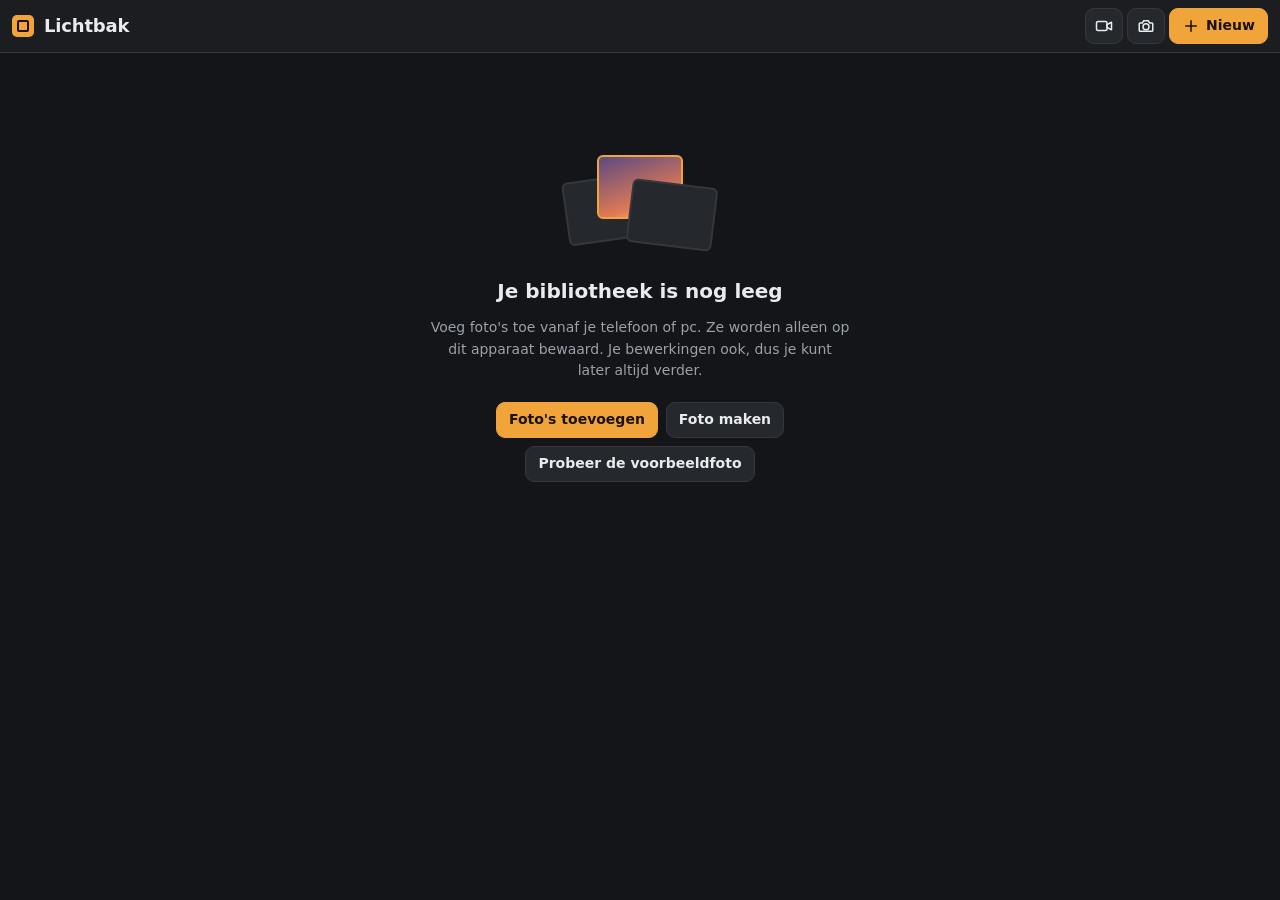
==== commit 4ade7a92: "Add files via upload" ====
--- a/index.html
+++ b/index.html
@@ -23,6 +23,7 @@
     <div class="actions">
       <button id="installBtn" class="btn" hidden>Installeren</button>
       <button id="selectBtn" class="btn">Selecteren</button>
+      <a id="videoBtn" class="btn icon" href="video.html" aria-label="Video bewerken" title="Video bewerken"><svg viewBox="0 0 24 24"><rect x="2" y="6" width="14" height="12" rx="2"/><path d="m16 10 6-3v10l-6-3z"/></svg></a>
       <button id="camBtn" class="btn icon" aria-label="Camera" title="Camera"><svg viewBox="0 0 24 24"><path d="M4 8h3l2-3h6l2 3h3a1 1 0 0 1 1 1v9a1 1 0 0 1-1 1H4a1 1 0 0 1-1-1V9a1 1 0 0 1 1-1z"/><circle cx="12" cy="13" r="4"/></svg></button>
       <button id="importBtn" class="btn primary"><svg viewBox="0 0 24 24"><path d="M12 5v14M5 12h14"/></svg><span>Nieuw</span></button>
     </div>
@@ -31,6 +32,7 @@
       <button data-add="camera">Camera (in Lichtbak)</button>
       <button data-add="native">Telefooncamera-app</button>
       <button data-add="blank">Nieuw leeg document (lagen)</button>
+      <button data-add="video">Video bewerken</button>
       <button data-add="sample">Voorbeeldfoto toevoegen</button>
     </div>
   </header>
--- a/app.css
+++ b/app.css
@@ -309,3 +309,4 @@
 .cam-shutter{width:74px;height:74px;border-radius:50%;border:4px solid #fff;background:#fff;box-shadow:inset 0 0 0 4px #000;cursor:pointer;grid-column:2}
 .cam-shutter:active{transform:scale(.94)}
 .cam-side{justify-self:end;display:flex;gap:8px}
+a.btn{text-decoration:none;color:inherit}
